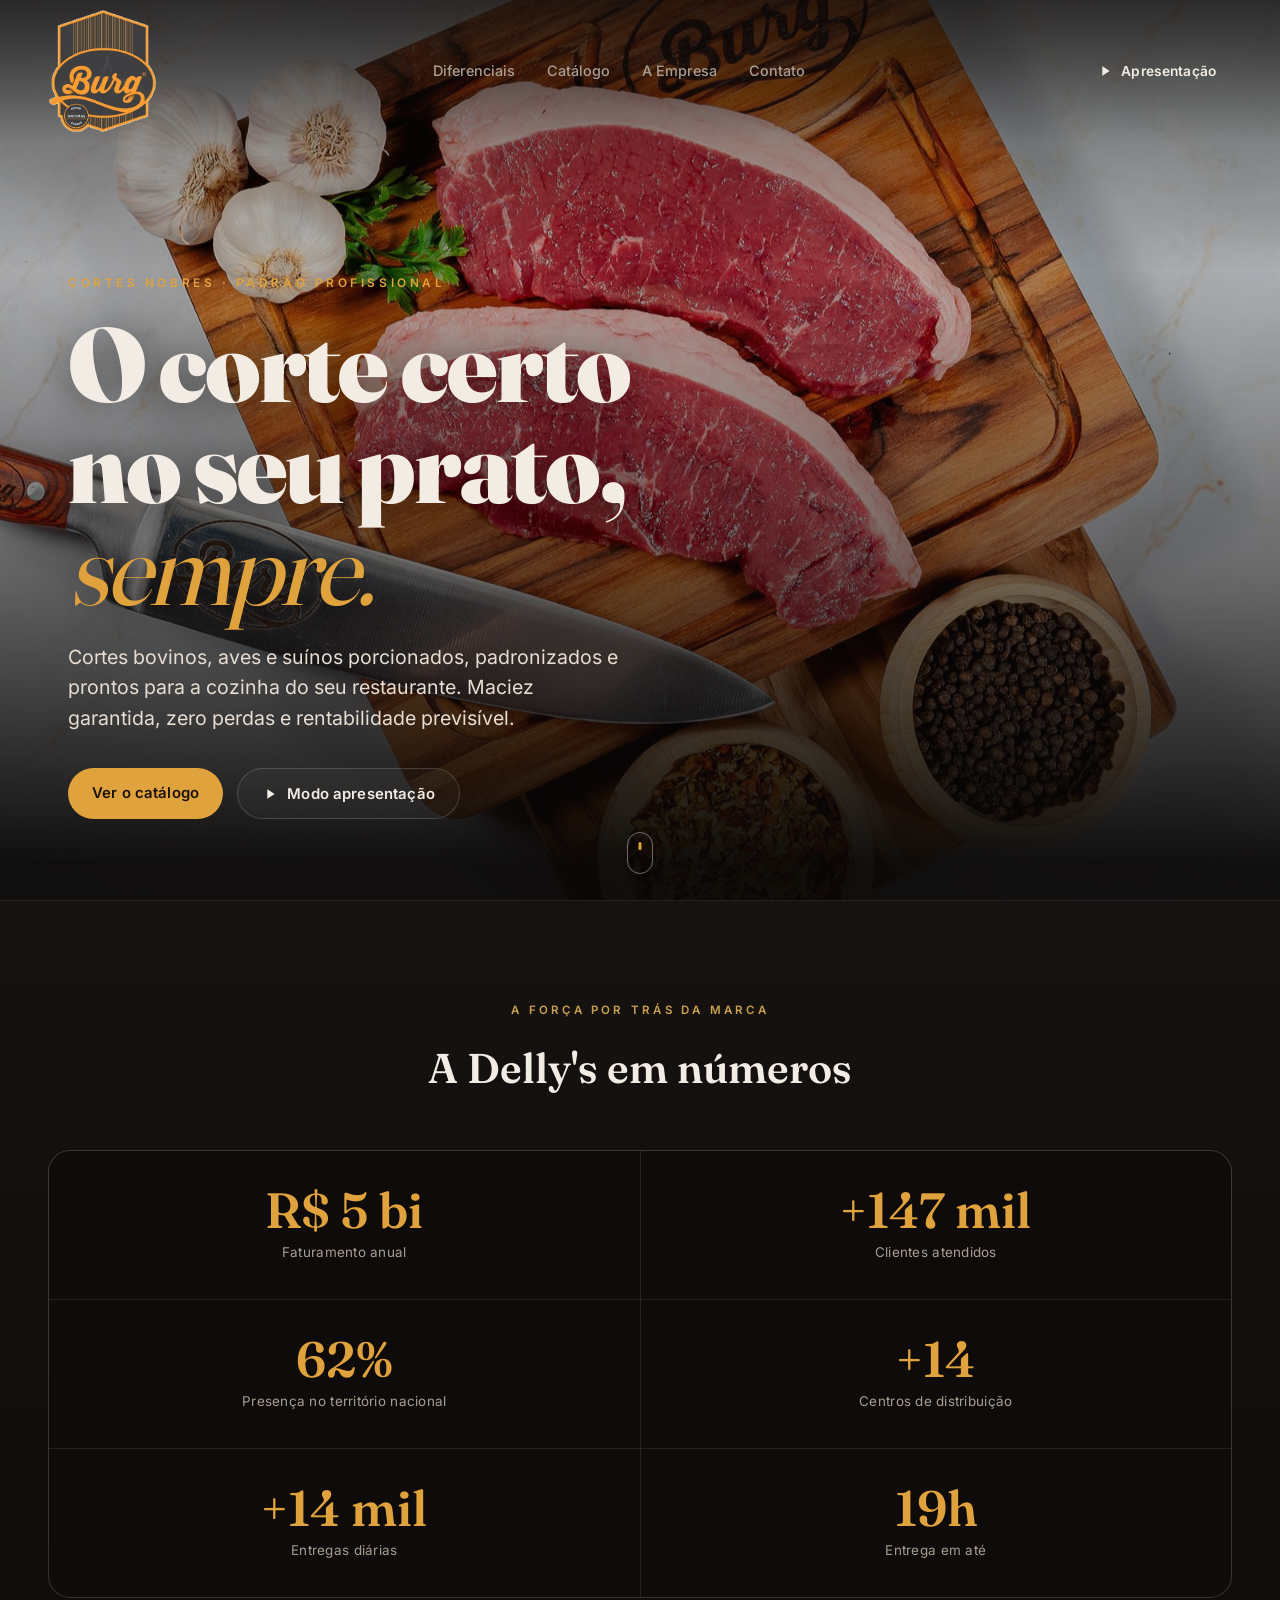
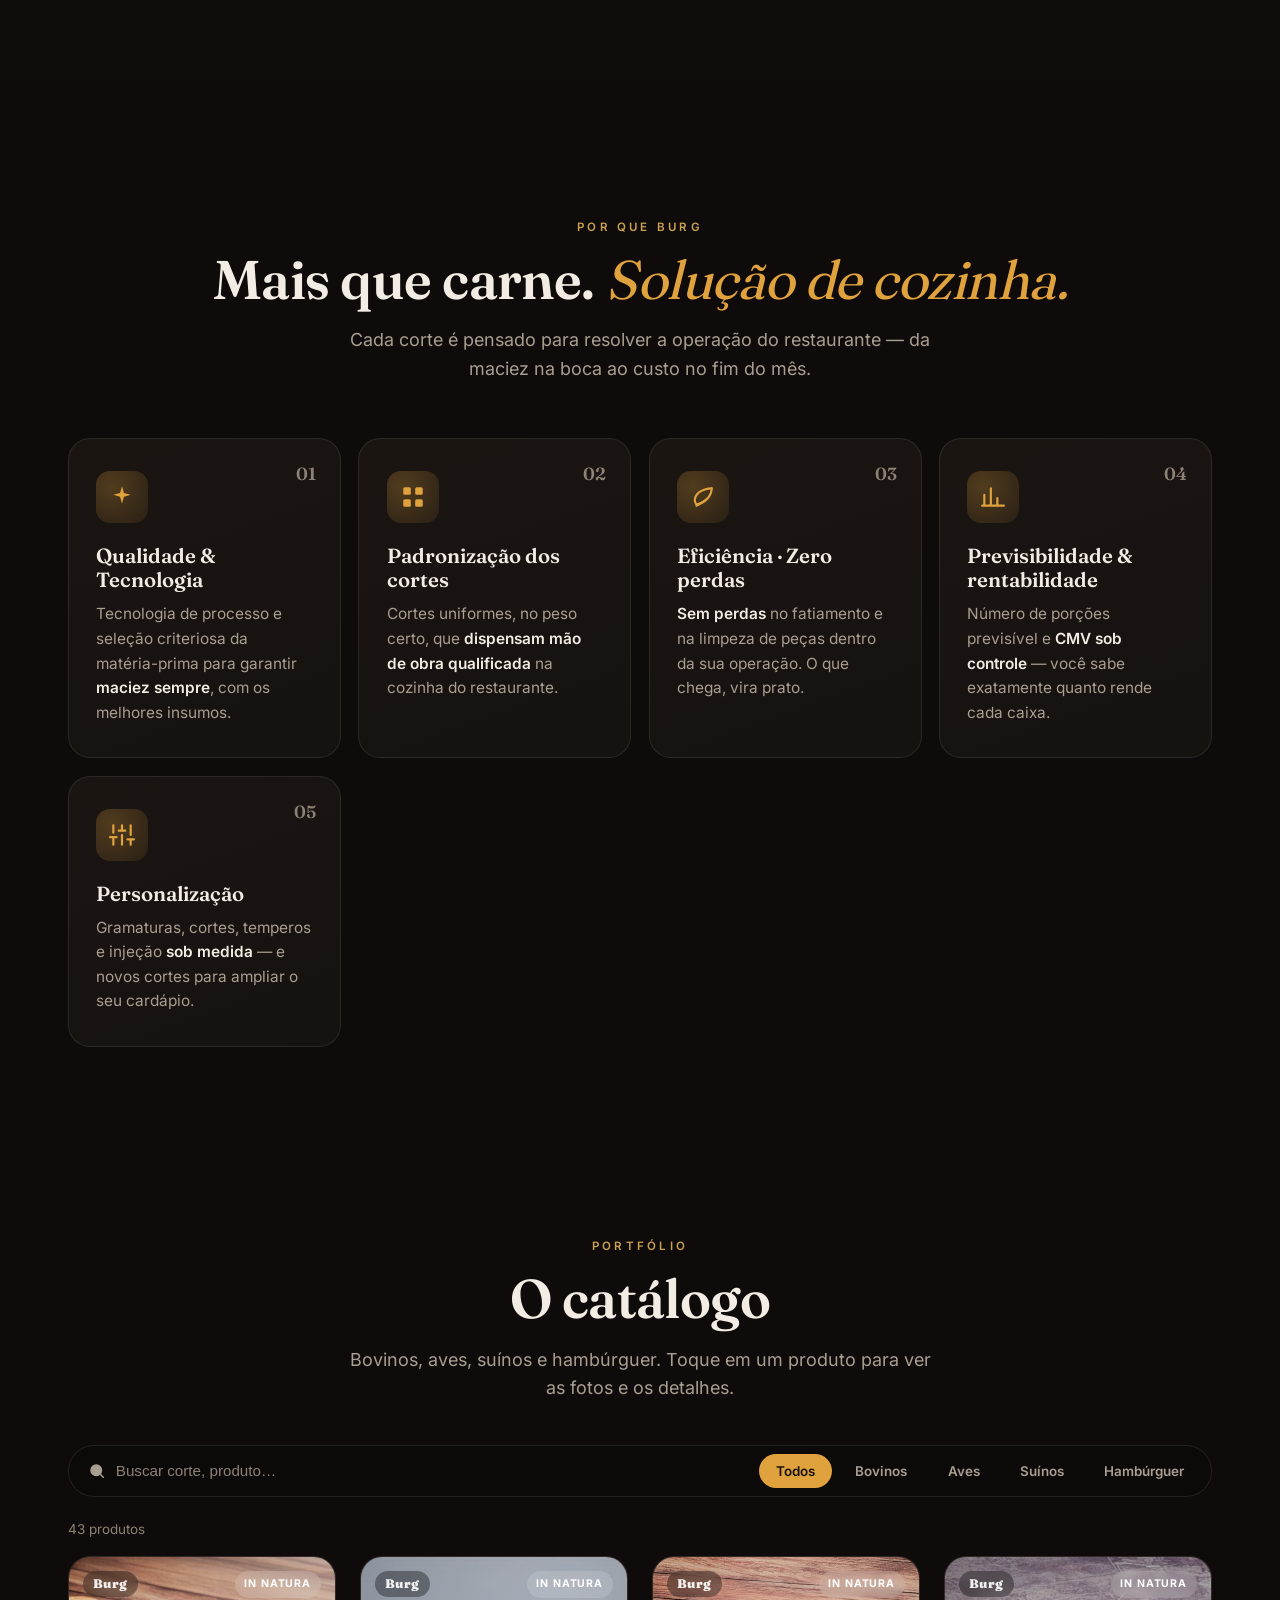
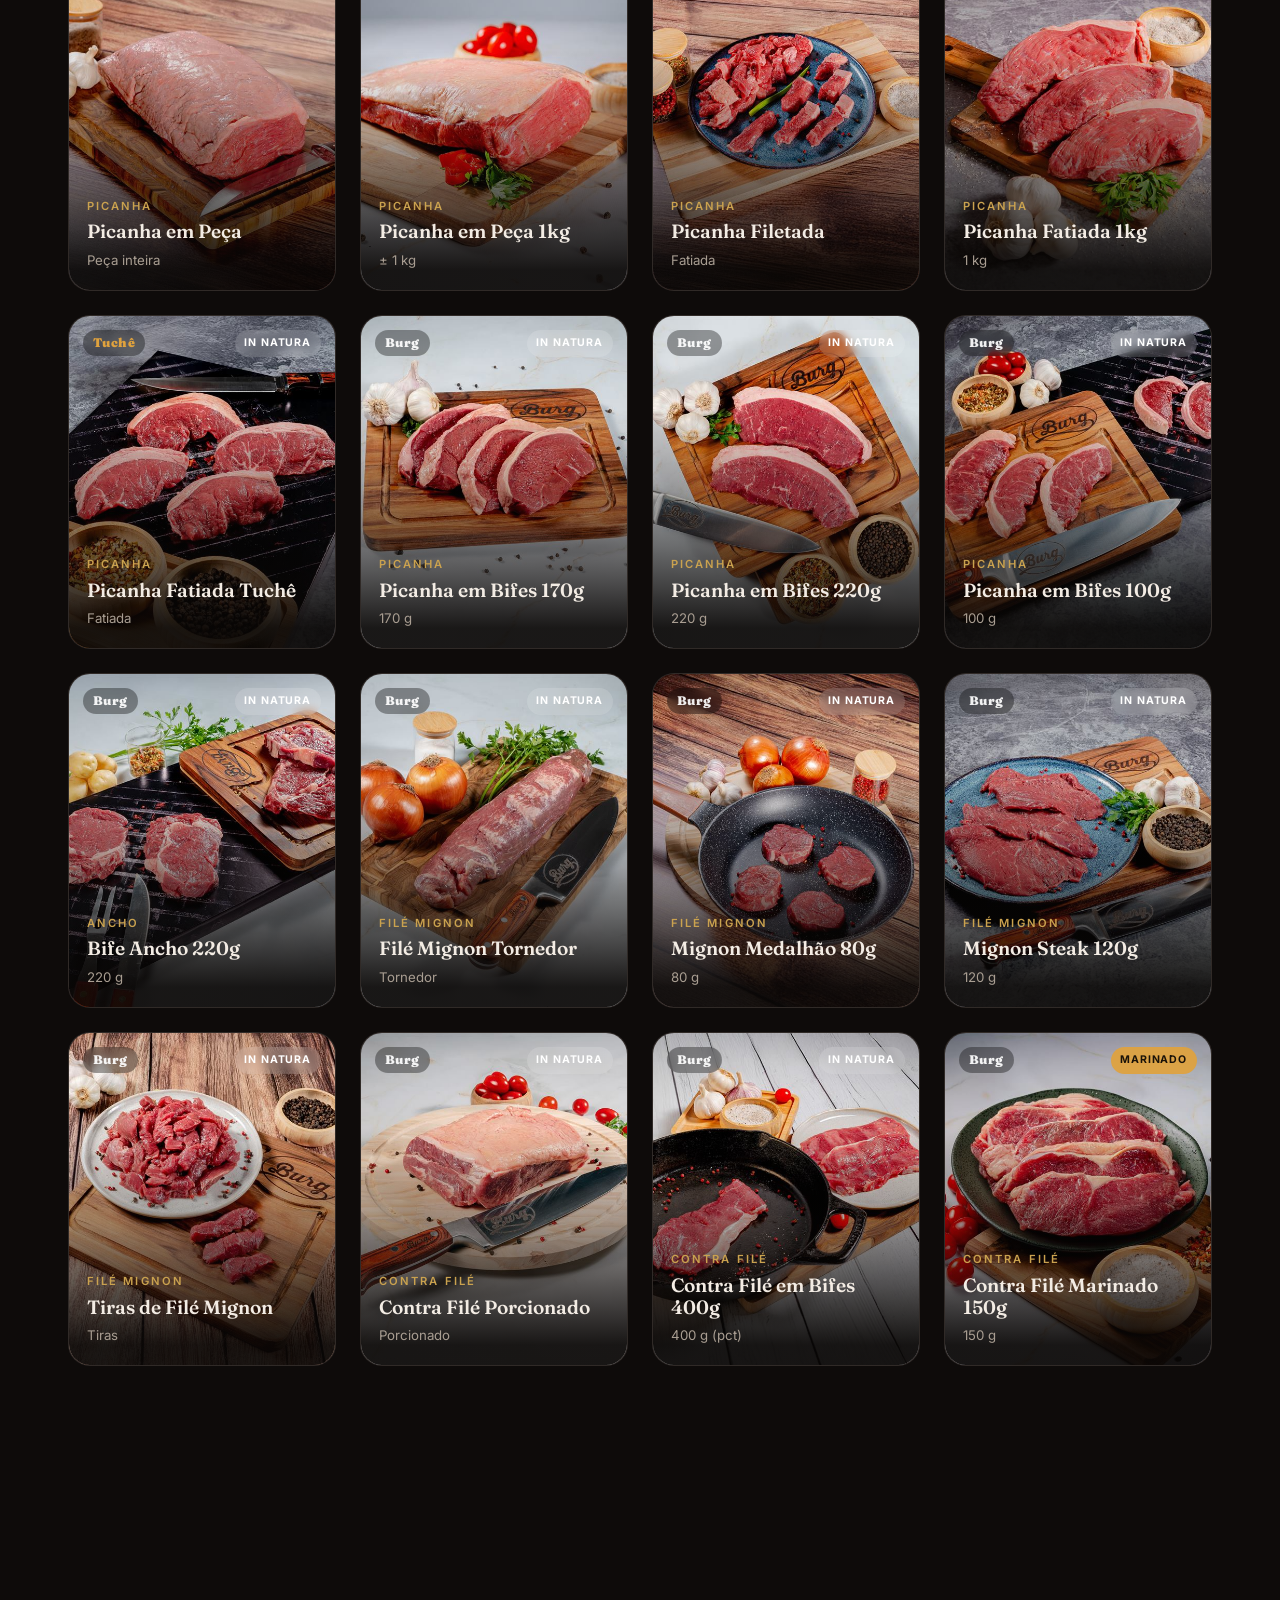
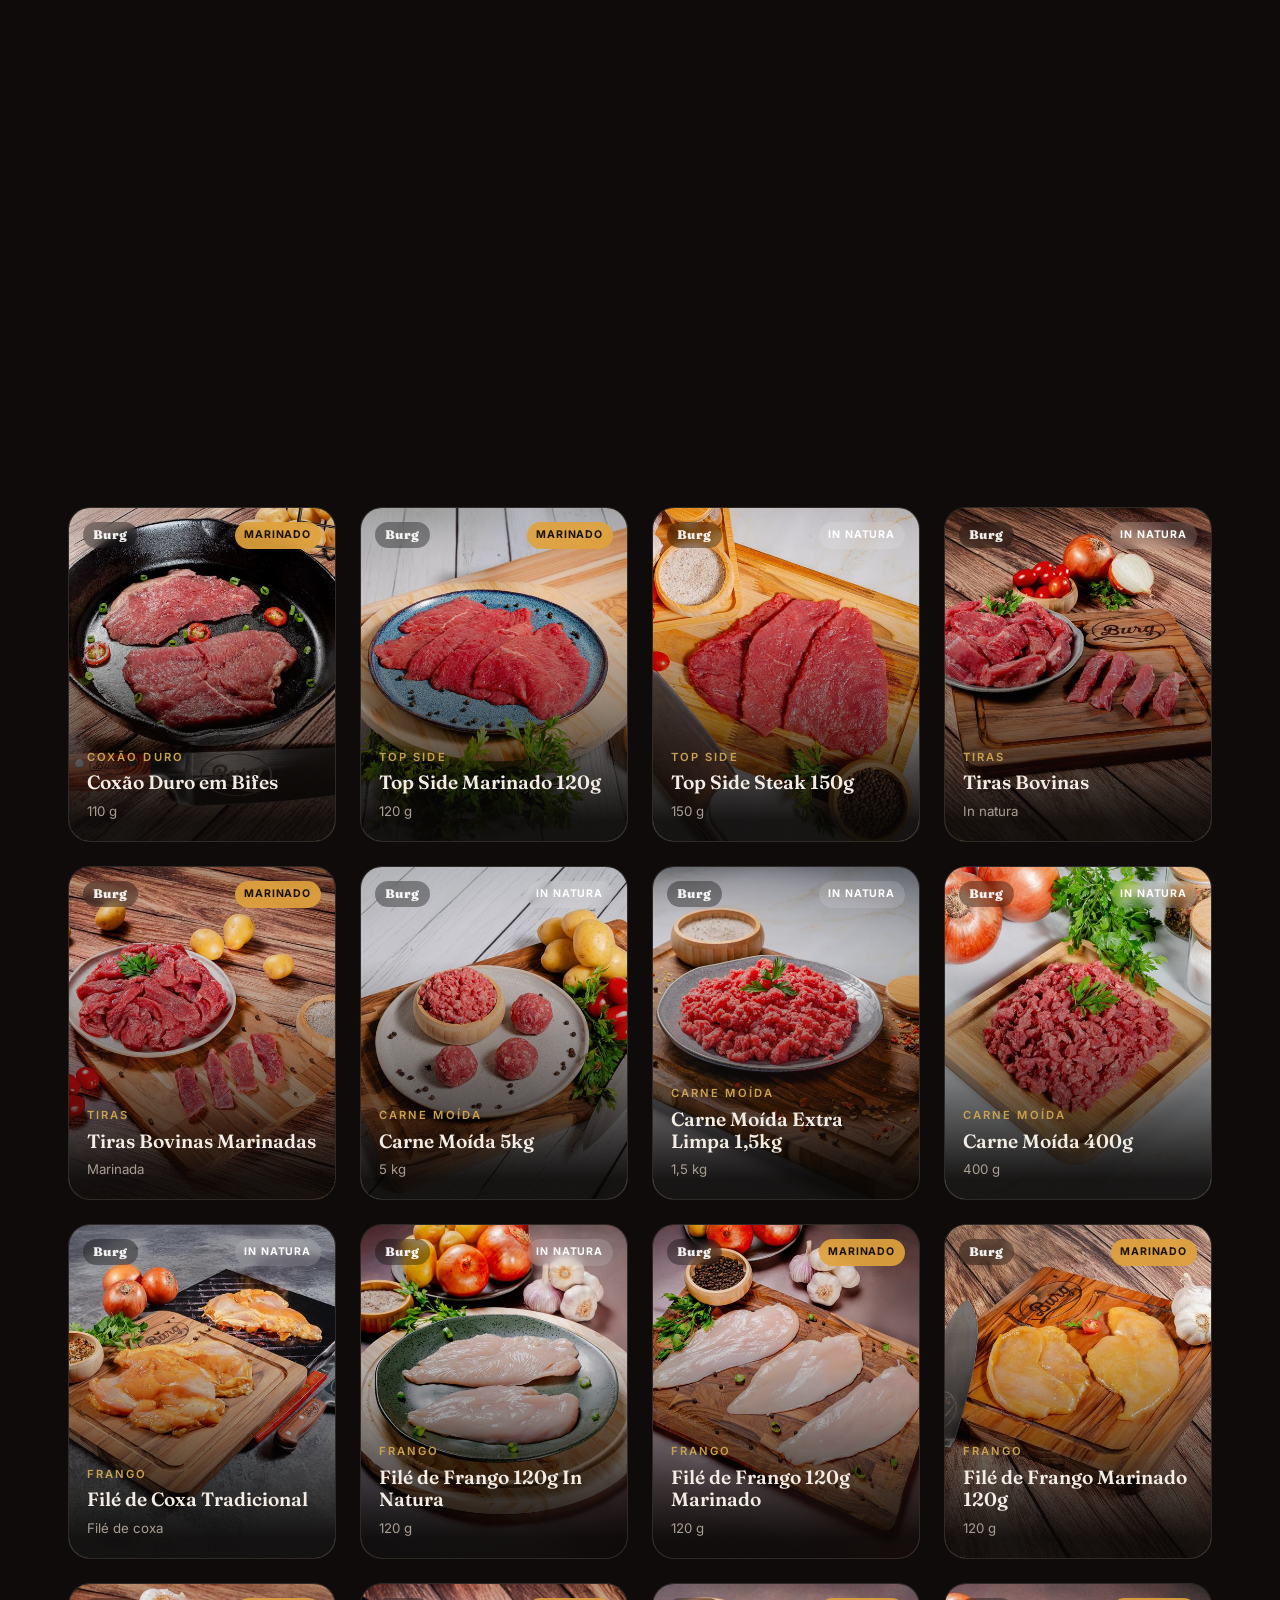
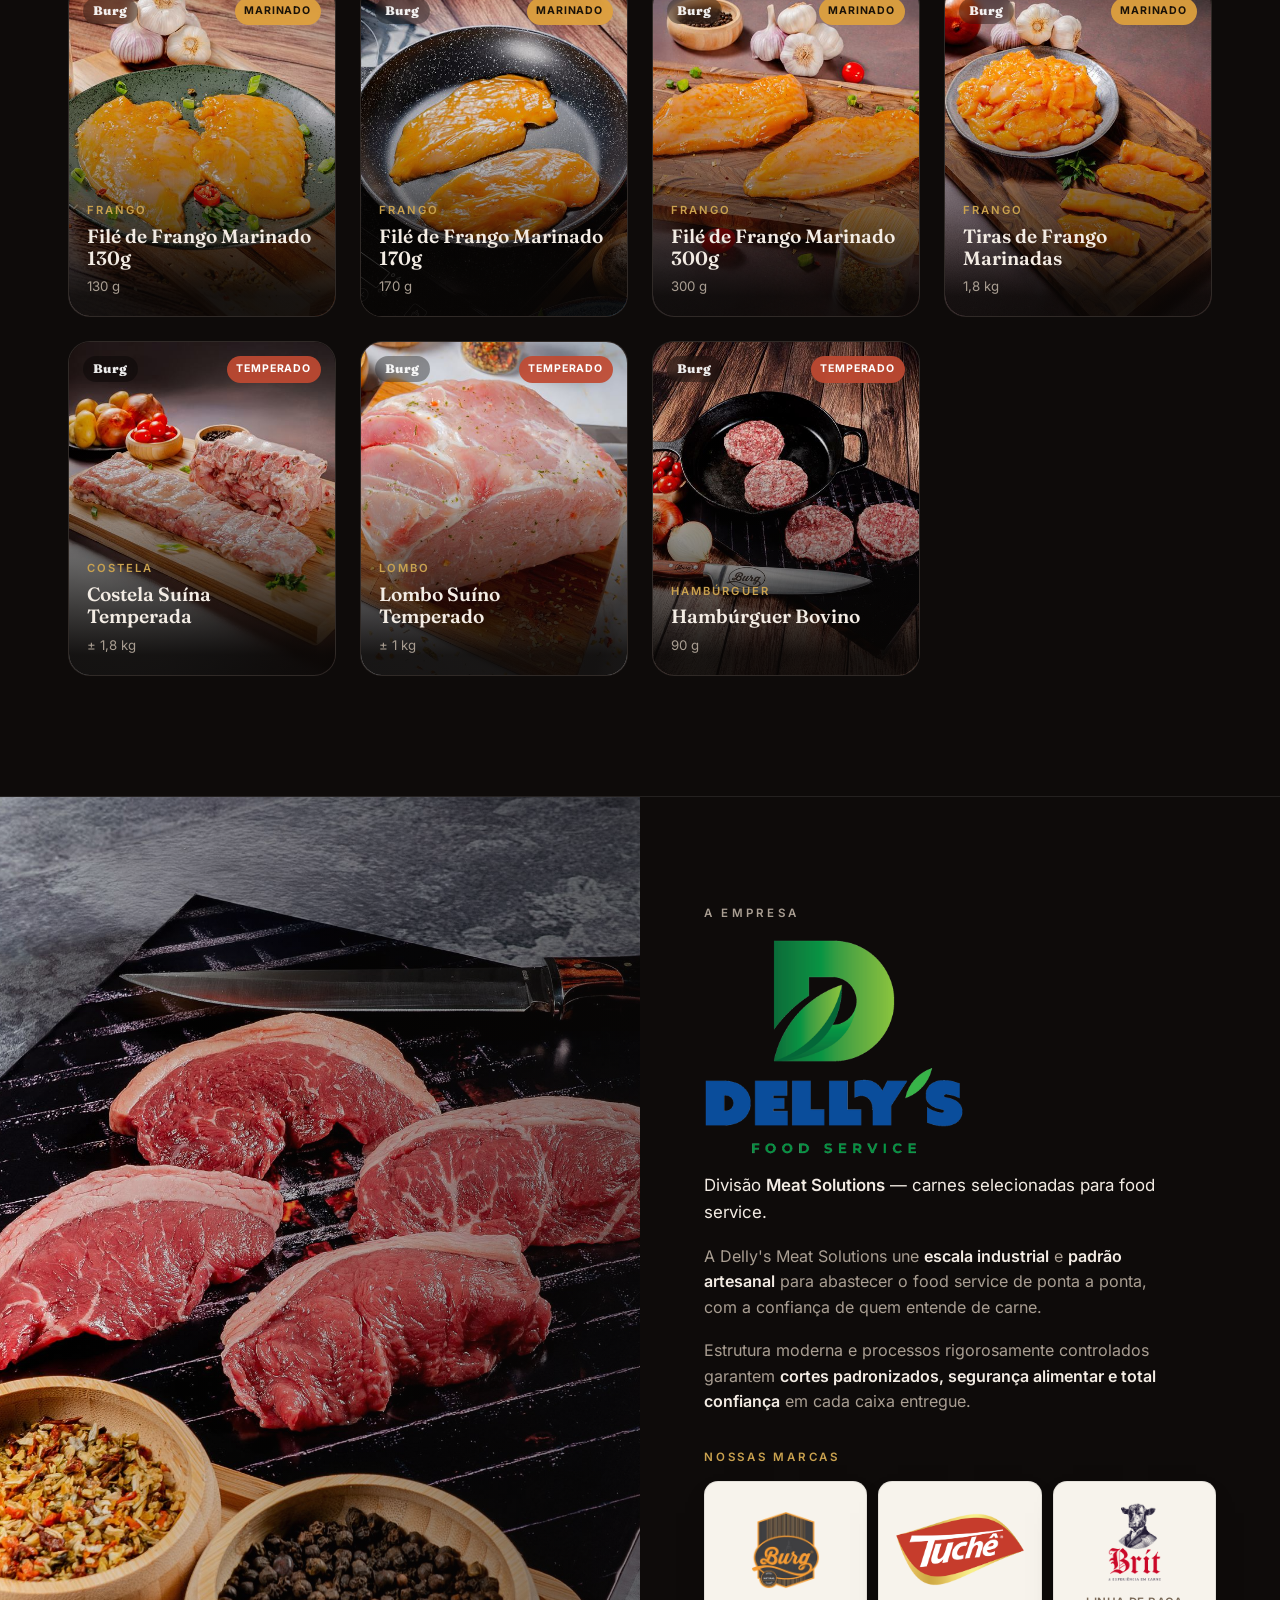
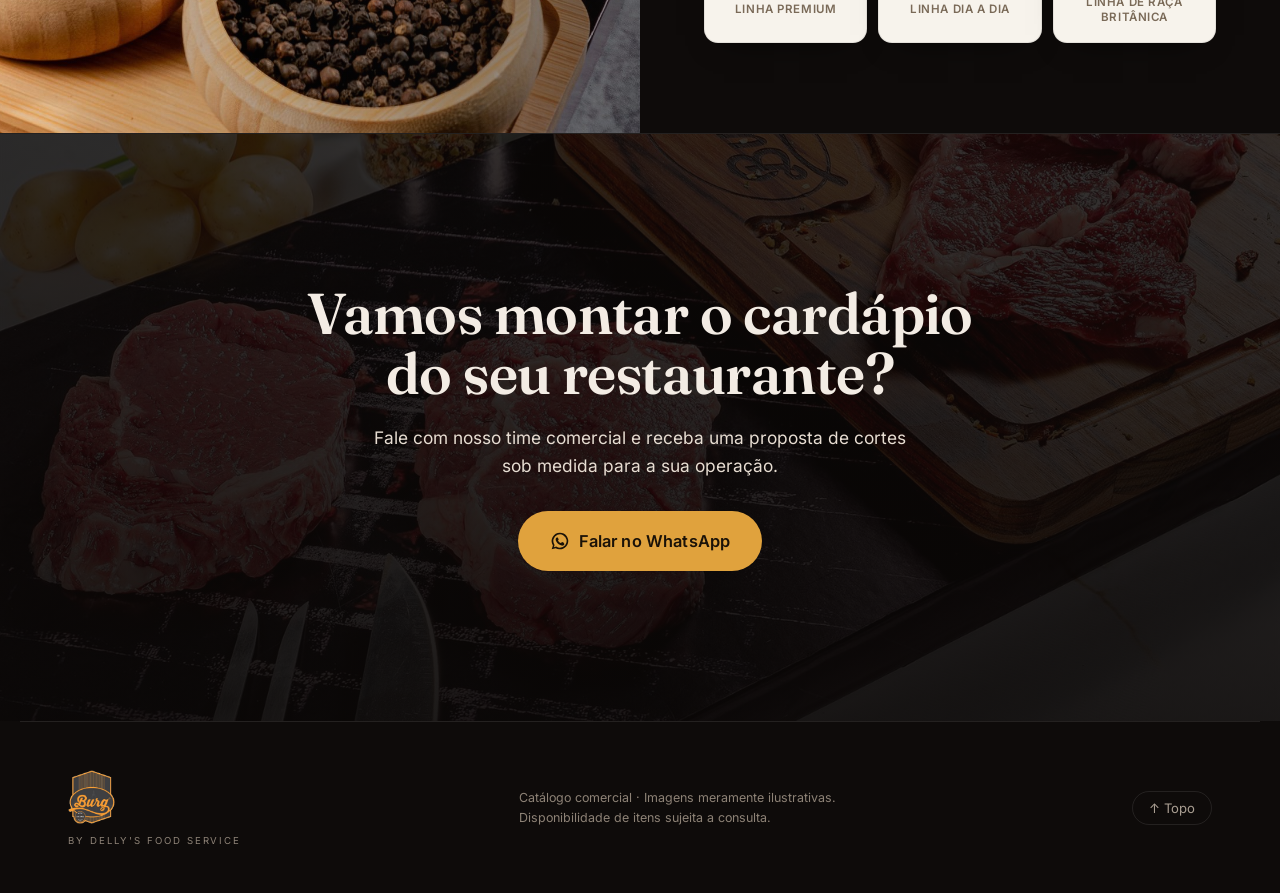
==== index.html @ 515fed5b "Hero: usa a foto dos files de picanha 220g como capa do site Atualiza tambem o preload da imagem (LC" ====
<!DOCTYPE html>
<html lang="pt-BR">
<head>
<meta charset="UTF-8" />
<meta name="viewport" content="width=device-width, initial-scale=1.0, viewport-fit=cover" />
<meta name="theme-color" content="#0e0b0a" />
<title>Burg · Cortes nobres para food service — Delly's Meat Solutions</title>
<meta name="description" content="Catálogo de cortes premium Burg: bovinos, frango, suínos e hambúrguer porcionados e padronizados para food service. Maciez garantida, zero perdas e rentabilidade. Por Delly's Meat Solutions." />
<link rel="icon" href="assets/favicon.svg" type="image/svg+xml" />
<link rel="apple-touch-icon" href="assets/apple-touch-icon.png" />
<meta property="og:type" content="website" />
<meta property="og:title" content="Burg · Cortes nobres para food service" />
<meta property="og:description" content="Cortes bovinos, aves e suínos porcionados e padronizados. Maciez garantida, zero perdas e rentabilidade para o seu restaurante." />
<meta property="og:url" content="https://lufr14-blip.github.io/burg-catalogo/" />
<link rel="canonical" href="https://lufr14-blip.github.io/burg-catalogo/" />
<meta property="og:image" content="https://lufr14-blip.github.io/burg-catalogo/assets/img/large/881177-picanha-burg-220g-2.jpg" />
<meta property="og:site_name" content="Delly's Meat Solutions" />
<meta property="og:locale" content="pt_BR" />
<meta name="twitter:card" content="summary_large_image" />
<link rel="preload" as="image" href="assets/img/large/881177-picanha-burg-220g-2.jpg" fetchpriority="high" />
<link rel="preload" href="assets/fonts/Fraunces-900.woff2" as="font" type="font/woff2" crossorigin />
<link rel="preload" href="assets/fonts/Inter-400.woff2" as="font" type="font/woff2" crossorigin />
<link rel="stylesheet" href="assets/css/styles.css" />
</head>
<body>

<!-- ░░ HEADER ░░ -->
<header class="hdr" id="hdr">
  <a href="#top" class="brand" aria-label="Burg — página inicial">
    <img class="brand__logo" src="assets/img/brand/burg.png" alt="Burg" />
  </a>
  <nav class="nav" aria-label="Navegação principal">
    <a href="#diferenciais">Diferenciais</a>
    <a href="#catalogo">Catálogo</a>
    <a href="#empresa">A Empresa</a>
    <a href="#contato">Contato</a>
  </nav>
  <div class="hdr__actions">
    <button class="btn btn--ghost" id="btn-present" type="button">
      <svg width="16" height="16" viewBox="0 0 24 24" aria-hidden="true"><path d="M8 5v14l11-7z" fill="currentColor"/></svg>
      Apresentação
    </button>
    <button class="hdr__burger" id="btn-menu" type="button" aria-label="Abrir menu" aria-expanded="false">
      <span></span><span></span><span></span>
    </button>
  </div>
</header>

<main id="top">

  <!-- ░░ HERO ░░ -->
  <section class="hero" id="hero">
    <div class="hero__bg" id="hero-bg"></div>
    <div class="hero__scrim"></div>
    <div class="hero__inner">
      <p class="hero__eyebrow">Cortes nobres · Padrão profissional</p>
      <h1 class="hero__title">O corte certo<br>no seu prato,<br><em>sempre.</em></h1>
      <p class="hero__lead">Cortes bovinos, aves e suínos porcionados, padronizados e prontos para a cozinha do seu restaurante. Maciez garantida, zero perdas e rentabilidade previsível.</p>
      <div class="hero__cta">
        <a href="#catalogo" class="btn btn--solid">Ver o catálogo</a>
        <button class="btn btn--line" id="btn-present-2" type="button">
          <svg width="16" height="16" viewBox="0 0 24 24" aria-hidden="true"><path d="M8 5v14l11-7z" fill="currentColor"/></svg>
          Modo apresentação
        </button>
      </div>
    </div>
    <a href="#numeros" class="hero__scroll" aria-label="Rolar para baixo"><span></span></a>
  </section>

  <!-- ░░ NÚMEROS / CREDIBILIDADE ░░ -->
  <section class="stats" id="numeros" aria-label="A Delly's em números">
    <div class="stats__head">
      <p class="kicker">A força por trás da marca</p>
      <h2>A Delly's em números</h2>
    </div>
    <ul class="stats__grid">
      <li><span class="stat__num" data-count="6" data-suffix=" bi" data-prefix="R$ ">R$ 6 bi</span><span class="stat__lbl">Faturamento anual</span></li>
      <li><span class="stat__num" data-count="190" data-suffix=" mil" data-prefix="+">+190 mil</span><span class="stat__lbl">Clientes atendidos</span></li>
      <li><span class="stat__num" data-count="80" data-suffix="%">80%</span><span class="stat__lbl">Presença no território nacional</span></li>
      <li><span class="stat__num" data-count="18" data-suffix="" data-prefix="+">+18</span><span class="stat__lbl">Centros de distribuição</span></li>
      <li><span class="stat__num" data-count="18" data-suffix=" mil" data-prefix="+">+18 mil</span><span class="stat__lbl">Entregas diárias</span></li>
      <li><span class="stat__num" data-count="24" data-suffix="h">24h</span><span class="stat__lbl">Entrega em até</span></li>
    </ul>
  </section>

  <!-- ░░ DIFERENCIAIS ░░ -->
  <section class="diff" id="diferenciais">
    <div class="section-head">
      <p class="kicker">Por que Burg</p>
      <h2 class="section-title">Mais que carne. <em>Solução de cozinha.</em></h2>
      <p class="section-sub">Cada corte é pensado para resolver a operação do restaurante — da maciez na boca ao custo no fim do mês.</p>
    </div>
    <div class="diff__grid" id="diff-grid"><!-- JS --></div>
  </section>

  <!-- ░░ CATÁLOGO ░░ -->
  <section class="cat" id="catalogo">
    <div class="section-head">
      <p class="kicker">Portfólio</p>
      <h2 class="section-title">O catálogo</h2>
      <p class="section-sub">Bovinos, aves, suínos e hambúrguer. Toque em um produto para ver as fotos e os detalhes.</p>
    </div>

    <div class="cat__toolbar">
      <div class="search">
        <svg width="18" height="18" viewBox="0 0 24 24" aria-hidden="true"><path fill="currentColor" d="M21 21l-4.3-4.3M11 18a7 7 0 1 1 0-14 7 7 0 0 1 0 14z" stroke="currentColor" stroke-width="2" fill="none"/></svg>
        <input type="search" id="search" placeholder="Buscar corte, produto…" aria-label="Buscar produto" autocomplete="off" />
      </div>
      <div class="filters" id="filters" role="tablist" aria-label="Filtrar por categoria"><!-- JS --></div>
    </div>

    <div class="cat__count" id="cat-count" aria-live="polite"></div>
    <div class="grid" id="grid"><!-- JS --></div>
    <p class="cat__empty" id="cat-empty" hidden>Nenhum produto encontrado para essa busca.</p>
  </section>

  <!-- ░░ EMPRESA ░░ -->
  <section class="company" id="empresa">
    <div class="company__media" id="company-media"></div>
    <div class="company__body">
      <p class="kicker">A empresa</p>
      <img class="company__logo" src="assets/img/brand/dellys.png" alt="Delly's Food Service" />
      <p class="company__tag">Divisão <strong>Meat Solutions</strong> — carnes selecionadas para food service.</p>
      <p>A Delly's Meat Solutions une <strong>escala industrial</strong> e <strong>padrão artesanal</strong> para abastecer o food service de ponta a ponta, com a confiança de quem entende de carne.</p>
      <p>Estrutura moderna e processos rigorosamente controlados garantem <strong>cortes padronizados, segurança alimentar e total confiança</strong> em cada caixa entregue.</p>
      <p class="company__lead">Nossas marcas</p>
      <ul class="company__brands">
        <li class="brandcard"><img src="assets/img/brand/burg.png" alt="Burg" /><small>Linha Premium</small></li>
        <li class="brandcard"><img src="assets/img/brand/tuche.png" alt="Tuchê" /><small>Linha dia a dia</small></li>
        <li class="brandcard"><img src="assets/img/brand/brit.png" alt="Brít" /><small>Linha de raça britânica</small></li>
      </ul>
    </div>
  </section>

  <!-- ░░ CONTATO ░░ -->
  <section class="cta" id="contato">
    <h2 class="cta__title">Vamos montar o cardápio<br>do seu restaurante?</h2>
    <p class="cta__sub">Fale com nosso time comercial e receba uma proposta de cortes sob medida para a sua operação.</p>
    <a class="btn btn--solid btn--lg" href="https://wa.me/5511952340007?text=Ol%C3%A1!%20Tenho%20interesse%20nos%20cortes%20Burg." id="cta-whats" target="_blank" rel="noopener">
      <svg width="20" height="20" viewBox="0 0 24 24" aria-hidden="true"><path fill="currentColor" d="M12 2a10 10 0 0 0-8.5 15.3L2 22l4.8-1.4A10 10 0 1 0 12 2zm0 18a8 8 0 0 1-4.1-1.1l-.3-.2-2.9.8.8-2.8-.2-.3A8 8 0 1 1 12 20zm4.4-6c-.2-.1-1.4-.7-1.6-.8-.2-.1-.4-.1-.6.1-.2.2-.6.8-.8 1-.1.1-.3.2-.5.1a6.5 6.5 0 0 1-3.2-2.8c-.2-.4.2-.4.6-1.2.1-.1 0-.3 0-.4l-.8-1.9c-.2-.5-.4-.4-.6-.4h-.5a1 1 0 0 0-.7.3c-.2.3-.9.9-.9 2.2s.9 2.5 1 2.7c.1.2 1.8 2.9 4.5 4 .6.3 1.1.4 1.5.5.6.2 1.2.2 1.6.1.5-.1 1.4-.6 1.6-1.1.2-.6.2-1 .1-1.1z"/></svg>
      Falar no WhatsApp
    </a>
  </section>

</main>

<footer class="foot">
  <div class="foot__brand"><img class="foot__logo" src="assets/img/brand/burg.png" alt="Burg" /><span class="brand__by">by Delly's Food Service</span></div>
  <p class="foot__note">Catálogo comercial · Imagens meramente ilustrativas. Disponibilidade de itens sujeita a consulta.</p>
  <button class="foot__top" id="btn-top" type="button" aria-label="Voltar ao topo">↑ Topo</button>
</footer>

<!-- ░░ MOBILE MENU ░░ -->
<div class="mobnav" id="mobnav" hidden>
  <a href="#diferenciais">Diferenciais</a>
  <a href="#catalogo">Catálogo</a>
  <a href="#empresa">A Empresa</a>
  <a href="#contato">Contato</a>
  <button class="btn btn--line" id="btn-present-3" type="button">Modo apresentação</button>
</div>

<!-- ░░ PRODUCT MODAL / LIGHTBOX ░░ -->
<div class="modal" id="modal" hidden aria-modal="true" role="dialog" aria-label="Detalhes do produto">
  <button class="modal__close" id="modal-close" aria-label="Fechar">✕</button>
  <button class="modal__nav modal__nav--prev" id="modal-prev" aria-label="Produto anterior">‹</button>
  <button class="modal__nav modal__nav--next" id="modal-next" aria-label="Próximo produto">›</button>
  <div class="modal__panel" id="modal-panel"><!-- JS --></div>
</div>

<!-- ░░ PRESENTATION MODE ░░ -->
<div class="present" id="present" hidden aria-modal="true" role="dialog" aria-label="Modo apresentação">
  <button class="present__close" id="present-close" aria-label="Sair da apresentação">✕</button>
  <div class="present__stage" id="present-stage"></div>
  <button class="present__nav present__nav--prev" id="present-prev" aria-label="Anterior">‹</button>
  <button class="present__nav present__nav--next" id="present-next" aria-label="Próximo">›</button>
  <div class="present__bar">
    <div class="present__meta" id="present-meta"></div>
    <div class="present__dots" id="present-dots"></div>
  </div>
</div>

<script src="assets/js/data.js"></script>
<script src="assets/js/app.js"></script>
</body>
</html>
---- assets/css/styles.css ----
/* ============================================================
   Burg · Catálogo comercial — estilos
   Dark · editorial · cinematográfico
   ============================================================ */

/* ---- Fonts (locais, funcionam offline) ---- */
@font-face{font-family:'Fraunces';src:url('../fonts/Fraunces-400.woff2') format('woff2');font-weight:400;font-style:normal;font-display:swap}
@font-face{font-family:'Fraunces';src:url('../fonts/Fraunces-600.woff2') format('woff2');font-weight:600;font-style:normal;font-display:swap}
@font-face{font-family:'Fraunces';src:url('../fonts/Fraunces-900.woff2') format('woff2');font-weight:900;font-style:normal;font-display:swap}
@font-face{font-family:'Inter';src:url('../fonts/Inter-400.woff2') format('woff2');font-weight:400;font-display:swap}
@font-face{font-family:'Inter';src:url('../fonts/Inter-500.woff2') format('woff2');font-weight:500;font-display:swap}
@font-face{font-family:'Inter';src:url('../fonts/Inter-600.woff2') format('woff2');font-weight:600;font-display:swap}
@font-face{font-family:'Inter';src:url('../fonts/Inter-700.woff2') format('woff2');font-weight:700;font-display:swap}

:root{
  --bg:#0e0b0a; --bg-2:#161210; --surface:#1b1512; --surface-2:#241c18;
  --line:rgba(255,255,255,.09); --line-2:rgba(255,255,255,.16);
  --text:#f3ece4; --muted:#a99e92; --muted-2:#8d8276;
  --gold:#e0a23d; --gold-2:#caa24f; --ember:#9b3326; --ember-2:#c14a32;
  --serif:'Fraunces',Georgia,'Times New Roman',serif;
  --sans:'Inter',system-ui,-apple-system,Segoe UI,Roboto,sans-serif;
  --r:14px; --r-lg:22px; --maxw:1240px;
  --ease:cubic-bezier(.22,.61,.36,1);
}

*{box-sizing:border-box;margin:0;padding:0}
html{scroll-behavior:smooth;-webkit-text-size-adjust:100%}
body{
  background:var(--bg);color:var(--text);font-family:var(--sans);
  font-size:16px;line-height:1.6;font-weight:400;
  -webkit-font-smoothing:antialiased;overflow-x:hidden;overflow-x:clip;
}
body.locked{overflow:hidden}
[hidden]{display:none!important}
img{display:block;max-width:100%}
a{color:inherit;text-decoration:none}
button{font-family:inherit;cursor:pointer;border:none;background:none;color:inherit}
::selection{background:var(--gold);color:#1a1208}
section{scroll-margin-top:78px}
/* foco visível para teclado (acessibilidade) */
a:focus-visible,button:focus-visible,input:focus-visible,[tabindex]:focus-visible{outline:2px solid var(--gold);outline-offset:3px;border-radius:6px}
.search:focus-within{box-shadow:0 0 0 2px var(--gold)}
[inert]{cursor:default}

/* texture overlay */
body::before{
  content:"";position:fixed;inset:0;pointer-events:none;z-index:1;opacity:.5;
  background:radial-gradient(120% 80% at 50% -10%,rgba(224,162,61,.06),transparent 60%);
}

/* ---- Reusable ---- */
.kicker{font-size:.72rem;letter-spacing:.28em;text-transform:uppercase;color:var(--gold-2);font-weight:600;margin-bottom:1rem}
.section-head{max-width:var(--maxw);margin:0 auto;padding:0 clamp(20px,5vw,48px);text-align:center}
.section-title{font-family:var(--serif);font-weight:600;line-height:1.04;letter-spacing:-.01em;
  font-size:clamp(2rem,5vw,3.4rem)}
.section-title em{font-style:italic;color:var(--gold);font-weight:400}
.section-sub{color:var(--muted);max-width:54ch;margin:1.1rem auto 0;font-size:clamp(1rem,1.6vw,1.12rem)}

.btn{display:inline-flex;align-items:center;gap:.55rem;font-weight:600;font-size:.93rem;
  padding:.85rem 1.5rem;border-radius:100px;transition:.35s var(--ease);white-space:nowrap;letter-spacing:.01em}
.btn svg{flex:none}
.btn--solid{background:var(--gold);color:#1a1208}
.btn--solid:hover{background:#f0b652;transform:translateY(-2px);box-shadow:0 10px 30px -8px rgba(224,162,61,.5)}
.btn--line{border:1px solid var(--line-2);color:var(--text);background:rgba(255,255,255,.03)}
.btn--line:hover{border-color:var(--gold);color:var(--gold);background:rgba(224,162,61,.08)}
.btn--ghost{color:var(--text);padding:.6rem 1rem;font-size:.86rem}
.btn--ghost:hover{color:var(--gold)}
.btn--lg{padding:1.05rem 2rem;font-size:1.02rem}

/* reveal on scroll */
.reveal{opacity:0;transform:translateY(28px);transition:opacity .8s var(--ease),transform .8s var(--ease)}
.reveal.in{opacity:1;transform:none}
@media (prefers-reduced-motion:reduce){.reveal{opacity:1;transform:none;transition:none}}

/* ============ HEADER ============ */
.hdr{position:fixed;top:0;left:0;right:0;z-index:50;display:flex;align-items:center;justify-content:space-between;
  gap:1rem;padding:.55rem clamp(20px,5vw,48px);transition:.4s var(--ease);
  background:linear-gradient(to bottom,rgba(14,11,10,.6),transparent)}
.hdr.is-scrolled{background:rgba(13,10,9,.86);backdrop-filter:blur(14px);
  border-bottom:1px solid var(--line);padding-top:.5rem;padding-bottom:.5rem}
.brand{display:flex;flex-direction:column;line-height:1}
.brand__logo{height:124px;width:auto;display:block;transition:height .35s var(--ease)}
.hdr.is-scrolled .brand__logo{height:54px}
.brand__mark{font-family:var(--serif);font-weight:900;font-size:1.5rem;letter-spacing:.01em}
.brand__mark::first-letter{color:var(--gold)}
.brand__by{font-size:.6rem;letter-spacing:.2em;text-transform:uppercase;color:var(--muted-2);margin-top:.25rem}
.nav{display:flex;gap:2rem}
.nav a{font-size:.9rem;font-weight:500;color:var(--muted);transition:.25s;position:relative}
.nav a:hover{color:var(--text)}
.hdr__actions{display:flex;align-items:center;gap:.6rem}
.hdr__burger{display:none;flex-direction:column;gap:5px;padding:8px}
.hdr__burger span{width:24px;height:2px;background:var(--text);transition:.3s var(--ease);transform-origin:center}
.hdr__burger.open span:nth-child(1){transform:translateY(7px) rotate(45deg)}
.hdr__burger.open span:nth-child(2){opacity:0}
.hdr__burger.open span:nth-child(3){transform:translateY(-7px) rotate(-45deg)}

/* ============ HERO ============ */
.hero{position:relative;min-height:100svh;display:flex;align-items:flex-end;overflow:hidden}
.hero__bg{position:absolute;inset:0;background-size:cover;background-position:center;
  transform:scale(1.08);animation:heroZoom 16s var(--ease) forwards;z-index:0}
@keyframes heroZoom{to{transform:scale(1)}}
.hero__scrim{position:absolute;inset:0;z-index:1;
  background:linear-gradient(to top,rgba(8,6,5,.96) 4%,rgba(10,7,6,.55) 38%,rgba(10,7,6,.25) 70%,rgba(10,7,6,.6) 100%)}
.hero__inner{position:relative;z-index:2;max-width:var(--maxw);width:100%;margin:0 auto;
  padding:0 clamp(20px,5vw,48px) clamp(60px,9vh,110px)}
.hero__eyebrow{font-size:.74rem;letter-spacing:.3em;text-transform:uppercase;color:var(--gold);font-weight:600;margin-bottom:1.3rem}
.hero__title{font-family:var(--serif);font-weight:900;font-size:clamp(2.9rem,9vw,6.6rem);line-height:.96;
  letter-spacing:-.02em;text-shadow:0 4px 40px rgba(0,0,0,.5)}
.hero__title em{font-style:italic;font-weight:400;color:var(--gold)}
.hero__lead{margin-top:1.5rem;max-width:46ch;color:#e7ddd2;font-size:clamp(1rem,1.9vw,1.22rem);line-height:1.55}
.hero__cta{margin-top:2.2rem;display:flex;flex-wrap:wrap;gap:.9rem}
.hero__scroll{position:absolute;left:50%;bottom:26px;z-index:2;transform:translateX(-50%);
  width:26px;height:42px;border:1.5px solid rgba(255,255,255,.4);border-radius:14px}
.hero__scroll span{position:absolute;left:50%;top:9px;width:3px;height:8px;border-radius:2px;background:var(--gold);
  transform:translateX(-50%);animation:scrollDot 1.8s infinite}
@keyframes scrollDot{0%{opacity:0;transform:translate(-50%,0)}40%{opacity:1}80%{opacity:0;transform:translate(-50%,14px)}}

/* ============ STATS ============ */
.stats{position:relative;z-index:2;background:linear-gradient(180deg,var(--bg-2),var(--bg));
  border-top:1px solid var(--line);padding:clamp(60px,9vw,100px) clamp(20px,5vw,48px)}
.stats__head{text-align:center;margin-bottom:3rem}
.stats__head h2{font-family:var(--serif);font-weight:600;font-size:clamp(1.7rem,4vw,2.6rem)}
.stats__grid{max-width:var(--maxw);margin:0 auto;list-style:none;display:grid;gap:1px;
  grid-template-columns:repeat(2,1fr);background:var(--line);border:1px solid var(--line);border-radius:var(--r-lg);overflow:hidden}
.stats__grid li{background:var(--bg);padding:clamp(1.4rem,3vw,2.2rem) 1rem;text-align:center;display:flex;flex-direction:column;gap:.4rem;transition:background .4s}
.stats__grid li:hover{background:var(--surface)}
.stat__num{font-family:var(--serif);font-weight:600;font-size:clamp(1.9rem,5vw,3.1rem);color:var(--gold);line-height:1}
.stat__lbl{font-size:.84rem;color:var(--muted);letter-spacing:.02em}
.stats__award{text-align:center;margin-top:2.2rem;color:var(--muted);font-size:.95rem;display:flex;align-items:center;justify-content:center;gap:.5rem}
.stats__award svg{color:var(--gold)}
.stats__award strong{color:var(--text)}

/* ============ DIFERENCIAIS ============ */
.diff{padding:clamp(70px,10vw,120px) 0}
.diff__grid{max-width:var(--maxw);margin:3.4rem auto 0;padding:0 clamp(20px,5vw,48px);
  display:grid;gap:1.1rem;grid-template-columns:repeat(auto-fit,minmax(250px,1fr))}
.dcard{background:linear-gradient(160deg,var(--surface),var(--bg-2));border:1px solid var(--line);
  border-radius:var(--r-lg);padding:2rem 1.7rem;transition:.45s var(--ease);position:relative;overflow:hidden}
.dcard::after{content:"";position:absolute;inset:0;border-radius:inherit;padding:1px;pointer-events:none;
  background:linear-gradient(160deg,rgba(224,162,61,.4),transparent 40%);
  -webkit-mask:linear-gradient(#000 0 0) content-box,linear-gradient(#000 0 0);-webkit-mask-composite:xor;mask-composite:exclude;opacity:0;transition:.45s}
.dcard:hover{transform:translateY(-6px);border-color:transparent}
.dcard:hover::after{opacity:1}
.dcard__ic{width:52px;height:52px;border-radius:14px;display:grid;place-items:center;margin-bottom:1.3rem;
  background:radial-gradient(circle at 30% 30%,rgba(224,162,61,.28),rgba(224,162,61,.08));color:var(--gold)}
.dcard__ic svg{width:26px;height:26px}
.dcard h3{font-family:var(--serif);font-weight:600;font-size:1.28rem;margin-bottom:.6rem;line-height:1.2}
.dcard p{color:var(--muted);font-size:.96rem}
.dcard p strong{color:var(--text);font-weight:600}
.dcard__n{position:absolute;top:1.3rem;right:1.5rem;font-family:var(--serif);font-size:1.1rem;color:var(--muted-2);font-weight:600}

/* ============ CATÁLOGO ============ */
.cat{padding:clamp(40px,6vw,70px) 0 clamp(70px,10vw,120px)}
.cat__toolbar{position:sticky;top:78px;z-index:30;max-width:var(--maxw);margin:2.6rem auto 0;
  padding:0 clamp(20px,5vw,48px)}
.cat__toolbar-inner{display:flex;flex-wrap:wrap;gap:.9rem;align-items:center;justify-content:space-between;
  background:rgba(13,10,9,.8);backdrop-filter:blur(14px);border:1px solid var(--line);border-radius:100px;padding:.5rem .6rem .5rem 1.2rem}
.search{display:flex;align-items:center;gap:.6rem;color:var(--muted);flex:1;min-width:200px}
.search input{flex:1;background:none;border:none;color:var(--text);font-size:.95rem;outline:none;padding:.5rem 0}
.search input::placeholder{color:var(--muted-2)}
.filters{display:flex;gap:.4rem;flex-wrap:wrap}
.filters button{font-size:.84rem;font-weight:600;color:var(--muted);padding:.5rem 1rem;border-radius:100px;transition:.25s;border:1px solid transparent;white-space:nowrap}
.filters button:hover{color:var(--text)}
.filters button.active{background:var(--gold);color:#1a1208}
.cat__count{max-width:var(--maxw);margin:1.4rem auto .2rem;padding:0 clamp(20px,5vw,48px);font-size:.84rem;color:var(--muted-2)}
.cat__empty{text-align:center;color:var(--muted);padding:4rem 1rem;font-size:1.05rem}

.grid{max-width:var(--maxw);margin:1rem auto 0;padding:0 clamp(20px,5vw,48px);
  display:grid;gap:clamp(1rem,2vw,1.5rem);grid-template-columns:repeat(auto-fill,minmax(255px,1fr))}
.card{position:relative;border-radius:var(--r-lg);overflow:hidden;background:var(--surface);
  border:1px solid var(--line);cursor:pointer;transition:.45s var(--ease)}
.card:hover{transform:translateY(-6px);border-color:var(--line-2);box-shadow:0 24px 50px -22px rgba(0,0,0,.8)}
.card__media{position:relative;aspect-ratio:4/5;overflow:hidden;background:var(--bg-2)}
.card__media img{width:100%;height:100%;object-fit:cover;transition:transform .7s var(--ease);opacity:0}
.card__media img.loaded{opacity:1}
.card:hover .card__media img{transform:scale(1.07)}
.card__scrim{position:absolute;inset:0;background:linear-gradient(to top,rgba(8,6,5,.92) 6%,rgba(8,6,5,.35) 42%,transparent 72%)}
.card__brand{position:absolute;top:.85rem;left:.9rem;z-index:2;font-family:var(--serif);font-weight:700;font-size:.78rem;
  letter-spacing:.04em;color:rgba(255,255,255,.92);background:rgba(0,0,0,.35);backdrop-filter:blur(4px);padding:.2rem .6rem;border-radius:100px}
.card__brand[data-b="Tuchê"]{color:var(--gold)}
.badge{position:absolute;top:.85rem;right:.9rem;z-index:2;font-size:.66rem;font-weight:700;letter-spacing:.08em;
  text-transform:uppercase;padding:.32rem .6rem;border-radius:100px;backdrop-filter:blur(4px)}
.badge--Marinado{background:rgba(224,162,61,.92);color:#1a1208}
.badge--Temperado{background:rgba(193,74,50,.92);color:#fff}
.badge--natura{background:rgba(255,255,255,.14);color:#fff}
.card__body{position:absolute;bottom:0;left:0;right:0;z-index:2;padding:1.1rem 1.15rem 1.2rem}
.card__cut{font-size:.7rem;letter-spacing:.18em;text-transform:uppercase;color:var(--gold-2);font-weight:600;margin-bottom:.3rem}
.card__name{font-family:var(--serif);font-weight:600;font-size:1.2rem;line-height:1.15}
.card__meta{margin-top:.45rem;font-size:.83rem;color:var(--muted);display:flex;align-items:center;gap:.5rem}
.card__plus{position:absolute;bottom:1.15rem;right:1.1rem;width:34px;height:34px;border-radius:50%;
  border:1px solid var(--line-2);display:grid;place-items:center;color:var(--text);font-size:1.1rem;
  background:rgba(0,0,0,.3);transition:.35s;opacity:0;transform:scale(.7)}
.card:hover .card__plus{opacity:1;transform:scale(1);background:var(--gold);color:#1a1208;border-color:var(--gold)}

/* ============ EMPRESA ============ */
.company{display:grid;grid-template-columns:1fr 1fr;gap:0;align-items:stretch;
  border-top:1px solid var(--line);border-bottom:1px solid var(--line)}
.company__media{min-height:420px;background-size:cover;background-position:center;position:relative}
.company__media::after{content:"";position:absolute;inset:0;background:linear-gradient(90deg,transparent,rgba(14,11,10,.5))}
.company__body{padding:clamp(48px,7vw,90px) clamp(24px,5vw,72px)}
.company__body>p{color:var(--muted);margin-top:1.1rem;max-width:48ch}
.company__body>p strong{color:var(--text);font-weight:600}
.company__logo{width:min(260px,68%);height:auto;display:block;margin:.2rem 0 1.1rem}
.company__body p.company__tag{margin-top:0;color:var(--text);font-size:1.05rem}
.company__body p.company__lead{margin-top:2.1rem;font-size:.72rem;letter-spacing:.24em;text-transform:uppercase;color:var(--gold-2);font-weight:600}
.company__brands{list-style:none;display:grid;grid-template-columns:repeat(3,1fr);gap:.7rem;margin:.9rem 0 0}
.brandcard{border:1px solid rgba(0,0,0,.08);border-radius:var(--r);padding:1.3rem .7rem 1.1rem;background:#f7f3ec;
  display:flex;flex-direction:column;align-items:center;justify-content:center;gap:.85rem;text-align:center;min-height:152px;
  box-shadow:0 12px 32px -20px rgba(0,0,0,.85)}
.brandcard img{height:78px;width:auto;max-width:94%;object-fit:contain}
.brandcard small{color:#7a6a58;font-size:.72rem;letter-spacing:.05em;line-height:1.3;font-weight:600;text-transform:uppercase}

/* ============ CTA ============ */
.cta{position:relative;text-align:center;padding:clamp(80px,12vw,150px) clamp(20px,5vw,48px);
  background-size:cover;background-position:center;overflow:hidden}
.cta::before{content:"";position:absolute;inset:0;background:linear-gradient(rgba(10,7,6,.82),rgba(10,7,6,.92))}
.cta>*{position:relative;z-index:1}
.cta__title{font-family:var(--serif);font-weight:600;font-size:clamp(2rem,5.5vw,3.6rem);line-height:1.05;letter-spacing:-.01em}
.cta__sub{color:#e7ddd2;max-width:50ch;margin:1.2rem auto 2rem;font-size:1.08rem}
.cta__contacts{margin-top:2.6rem;display:flex;flex-wrap:wrap;gap:.6rem 2.2rem;justify-content:center;color:var(--muted);font-size:.92rem}
.cta__contacts b{color:var(--text);font-weight:600}
.cta__contacts span{color:var(--gold-2);font-size:.78rem;display:block;letter-spacing:.04em}

/* ============ FOOTER ============ */
.foot{max-width:var(--maxw);margin:0 auto;padding:3rem clamp(20px,5vw,48px);display:flex;
  flex-wrap:wrap;align-items:center;justify-content:space-between;gap:1.2rem;border-top:1px solid var(--line)}
.foot__brand{display:flex;flex-direction:column;line-height:1;gap:.5rem;align-items:flex-start}
.foot__logo{height:54px;width:auto}
.foot__note{color:var(--muted-2);font-size:.78rem;max-width:42ch}
.foot__top{font-size:.82rem;color:var(--muted);border:1px solid var(--line);padding:.5rem 1rem;border-radius:100px;transition:.25s}
.foot__top:hover{color:var(--gold);border-color:var(--gold)}

/* ============ MOBILE NAV ============ */
.mobnav{position:fixed;inset:0;z-index:45;background:rgba(11,8,7,.97);backdrop-filter:blur(10px);
  display:flex;flex-direction:column;align-items:center;justify-content:center;gap:1.6rem;animation:fade .3s}
.mobnav a{font-family:var(--serif);font-size:1.8rem;font-weight:600}
.mobnav a:active{color:var(--gold)}
@keyframes fade{from{opacity:0}to{opacity:1}}

/* ============ MODAL / LIGHTBOX ============ */
.modal{position:fixed;inset:0;z-index:60;background:rgba(8,6,5,.9);backdrop-filter:blur(8px);
  display:flex;align-items:center;justify-content:center;padding:clamp(12px,3vw,40px);animation:fade .3s}
.modal__panel{width:100%;max-width:1100px;max-height:92vh;background:var(--surface);border:1px solid var(--line-2);
  border-radius:var(--r-lg);overflow:hidden;display:grid;grid-template-columns:1.15fr 1fr;animation:pop .4s var(--ease)}
@keyframes pop{from{opacity:0;transform:scale(.96) translateY(10px)}to{opacity:1;transform:none}}
.modal__close{position:fixed;top:18px;right:20px;z-index:62;width:44px;height:44px;border-radius:50%;
  background:rgba(0,0,0,.5);border:1px solid var(--line-2);font-size:1.1rem;transition:.25s}
.modal__close:hover{background:var(--gold);color:#1a1208;transform:rotate(90deg)}
.modal__nav{position:fixed;top:50%;transform:translateY(-50%);z-index:61;width:48px;height:48px;border-radius:50%;
  background:rgba(0,0,0,.45);border:1px solid var(--line-2);font-size:1.6rem;line-height:0;transition:.25s;display:grid;place-items:center}
.modal__nav:hover{background:var(--gold);color:#1a1208}
.modal__nav--prev{left:18px}.modal__nav--next{right:18px}
.mgal{position:relative;background:var(--bg-2);display:flex;flex-direction:column}
.mgal__main{position:relative;flex:1;min-height:300px;overflow:hidden}
.mgal__main img{width:100%;height:100%;object-fit:cover;position:absolute;inset:0;opacity:0;transition:opacity .5s}
.mgal__main img.show{opacity:1}
.mgal__thumbs{display:flex;gap:.5rem;padding:.7rem;background:var(--bg)}
.mgal__thumbs button{flex:1;aspect-ratio:1;border-radius:8px;overflow:hidden;opacity:.5;transition:.25s;border:2px solid transparent}
.mgal__thumbs button img{width:100%;height:100%;object-fit:cover}
.mgal__thumbs button.active{opacity:1;border-color:var(--gold)}
.minfo{padding:clamp(1.6rem,3vw,2.6rem);overflow-y:auto}
.minfo__cut{font-size:.72rem;letter-spacing:.2em;text-transform:uppercase;color:var(--gold-2);font-weight:600}
.minfo__name{font-family:var(--serif);font-weight:600;font-size:clamp(1.7rem,3vw,2.3rem);line-height:1.08;margin:.5rem 0 .9rem}
.minfo__chips{display:flex;flex-wrap:wrap;gap:.5rem;margin-bottom:1.3rem}
.chip{font-size:.76rem;font-weight:600;padding:.34rem .8rem;border-radius:100px;background:var(--surface-2);border:1px solid var(--line);color:var(--muted)}
.chip--prep{color:#1a1208;background:var(--gold);border-color:transparent}
.chip--prep[data-p="Temperado"]{background:var(--ember-2);color:#fff}
.chip--prep[data-p="In natura"]{background:var(--surface-2);color:var(--text)}
.minfo__desc{color:#ded3c7;font-size:1.05rem;line-height:1.6;margin-bottom:1.6rem}
.minfo__args{list-style:none;display:flex;flex-direction:column;gap:.8rem;margin-bottom:1.8rem}
.minfo__args li{display:flex;align-items:flex-start;gap:.7rem;color:var(--text);font-size:.96rem}
.minfo__args svg{flex:none;color:var(--gold);margin-top:2px}
.minfo__foot{border-top:1px solid var(--line);padding-top:1.3rem;color:var(--muted-2);font-size:.8rem}
.minfo__foot b{color:var(--muted);font-weight:600}

/* ============ PRESENTATION ============ */
.present{position:fixed;inset:0;z-index:70;background:#060403;display:flex;flex-direction:column;animation:fade .35s}
.present__stage{flex:1;position:relative;overflow:hidden}
.present__stage .pslide{position:absolute;inset:0;opacity:0;transition:opacity .7s var(--ease)}
.present__stage .pslide.show{opacity:1}
.present__stage .pslide img{width:100%;height:100%;object-fit:cover}
.present__stage .pslide::after{content:"";position:absolute;inset:0;background:linear-gradient(to top,rgba(6,4,3,.92),transparent 45%)}
.present__cap{position:absolute;left:0;right:0;bottom:0;z-index:2;padding:clamp(24px,6vw,70px);max-width:1100px}
.present__cap .pc-cut{font-size:.78rem;letter-spacing:.24em;text-transform:uppercase;color:var(--gold);font-weight:600}
.present__cap .pc-name{font-family:var(--serif);font-weight:700;font-size:clamp(2rem,6vw,4.2rem);line-height:1;margin:.5rem 0}
.present__cap .pc-desc{color:#e7ddd2;max-width:50ch;font-size:clamp(.95rem,2vw,1.15rem)}
.present__close{position:absolute;top:18px;right:20px;z-index:5;width:46px;height:46px;border-radius:50%;
  background:rgba(255,255,255,.1);border:1px solid var(--line-2);font-size:1.1rem;transition:.25s}
.present__close:hover{background:var(--gold);color:#1a1208}
.present__nav{position:absolute;top:50%;transform:translateY(-50%);z-index:5;width:54px;height:54px;border-radius:50%;
  background:rgba(255,255,255,.08);border:1px solid var(--line-2);font-size:1.8rem;line-height:0;transition:.25s;display:grid;place-items:center}
.present__nav:hover{background:var(--gold);color:#1a1208}
.present__nav--prev{left:20px}.present__nav--next{right:20px}
.present__bar{display:flex;align-items:center;justify-content:space-between;gap:1rem;padding:.9rem clamp(20px,5vw,48px);
  background:#0a0706;border-top:1px solid var(--line)}
.present__meta{font-size:.85rem;color:var(--muted)}
.present__meta b{color:var(--gold)}
.present__dots{display:flex;gap:6px;flex-wrap:wrap;max-width:60%;justify-content:flex-end}
.present__dots button{width:8px;height:8px;border-radius:50%;background:var(--muted-2);opacity:.4;transition:.25s}
.present__dots button.active{opacity:1;background:var(--gold);width:22px;border-radius:4px}

/* ============ RESPONSIVE ============ */
@media (max-width:860px){
  .nav{display:none}
  .hdr__burger{display:flex}
  .btn--ghost span,.btn--ghost{display:none}
  .hdr.show-present .btn--ghost{display:inline-flex}
  .company{grid-template-columns:1fr}
  .company__media{min-height:280px;order:-1}
  .modal__panel{grid-template-columns:1fr;max-height:94vh}
  .mgal__main{min-height:46vh;max-height:46vh}
  .cat__toolbar{top:72px}
  .cat__toolbar-inner{border-radius:var(--r-lg);flex-direction:column;align-items:stretch;padding:1rem}
  .filters{justify-content:flex-start;overflow-x:auto;padding-bottom:.2rem}
}
@media (max-width:560px){
  .brand__logo{height:88px}
  .hdr.is-scrolled .brand__logo{height:48px}
  .stats__grid{grid-template-columns:repeat(2,1fr)}
  .grid{grid-template-columns:repeat(2,minmax(0,1fr));gap:.7rem}
  .card__name{font-size:.98rem}
  .card__body{padding:.85rem .8rem .9rem}
  .card__cut{font-size:.6rem}
  .card__plus{display:none}
  .badge{font-size:.58rem}
}
@media (min-width:561px) and (max-width:860px){
  .grid{grid-template-columns:repeat(3,minmax(0,1fr))}
}
/* Telas de pouca ALTURA (notebooks): encolhe logo e título do hero p/ não colidirem.
   Vêm depois das media de largura para ter precedência quando ambas se aplicam. */
@media (max-height:820px){
  .brand__logo{height:94px}
  .hdr.is-scrolled .brand__logo{height:50px}
}
@media (max-height:710px){
  .brand__logo{height:74px}
  .hdr.is-scrolled .brand__logo{height:46px}
  .hero__title{font-size:clamp(2.1rem,5.4vw,3.5rem)}
  .hero__inner{padding-bottom:clamp(30px,4.5vh,54px)}
}
@media (max-height:560px){
  .hero{min-height:auto;padding-top:96px}
  .brand__logo{height:58px}
  .hero__title{font-size:clamp(1.8rem,5vw,2.6rem)}
}
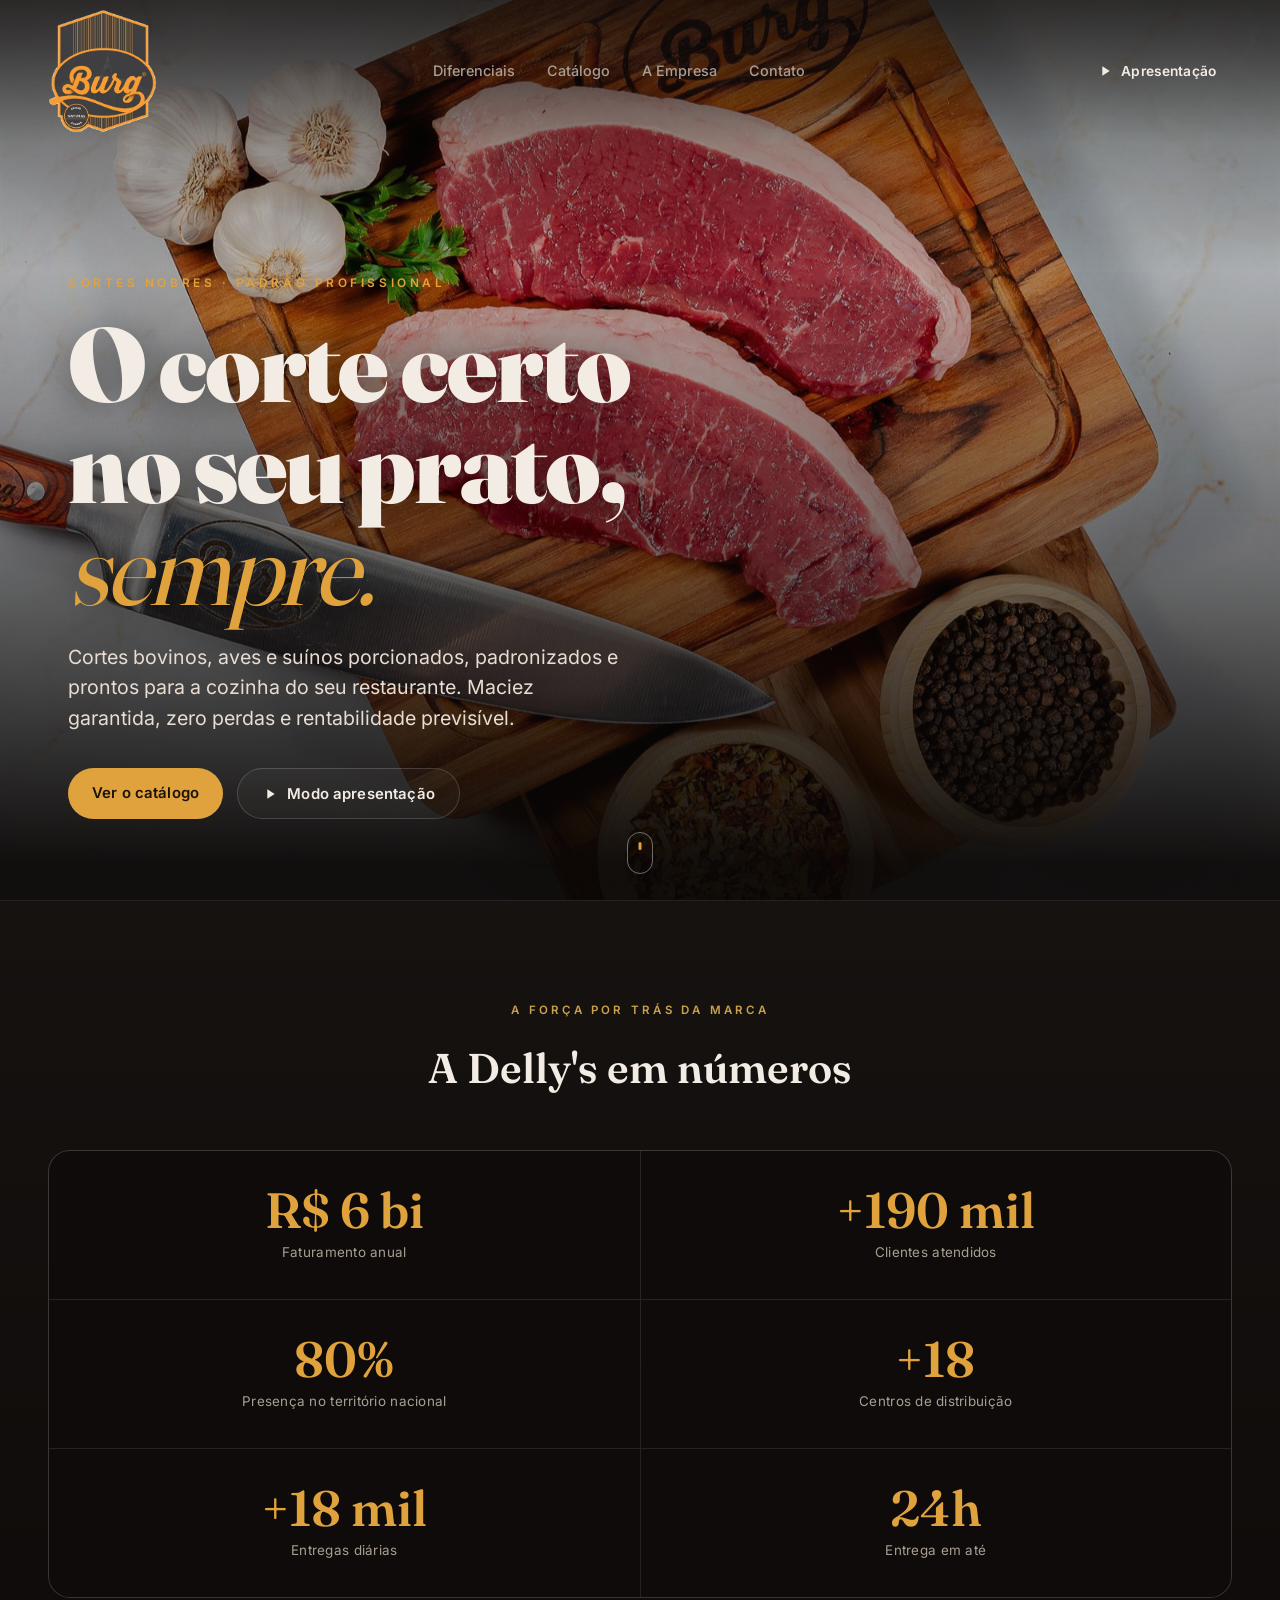
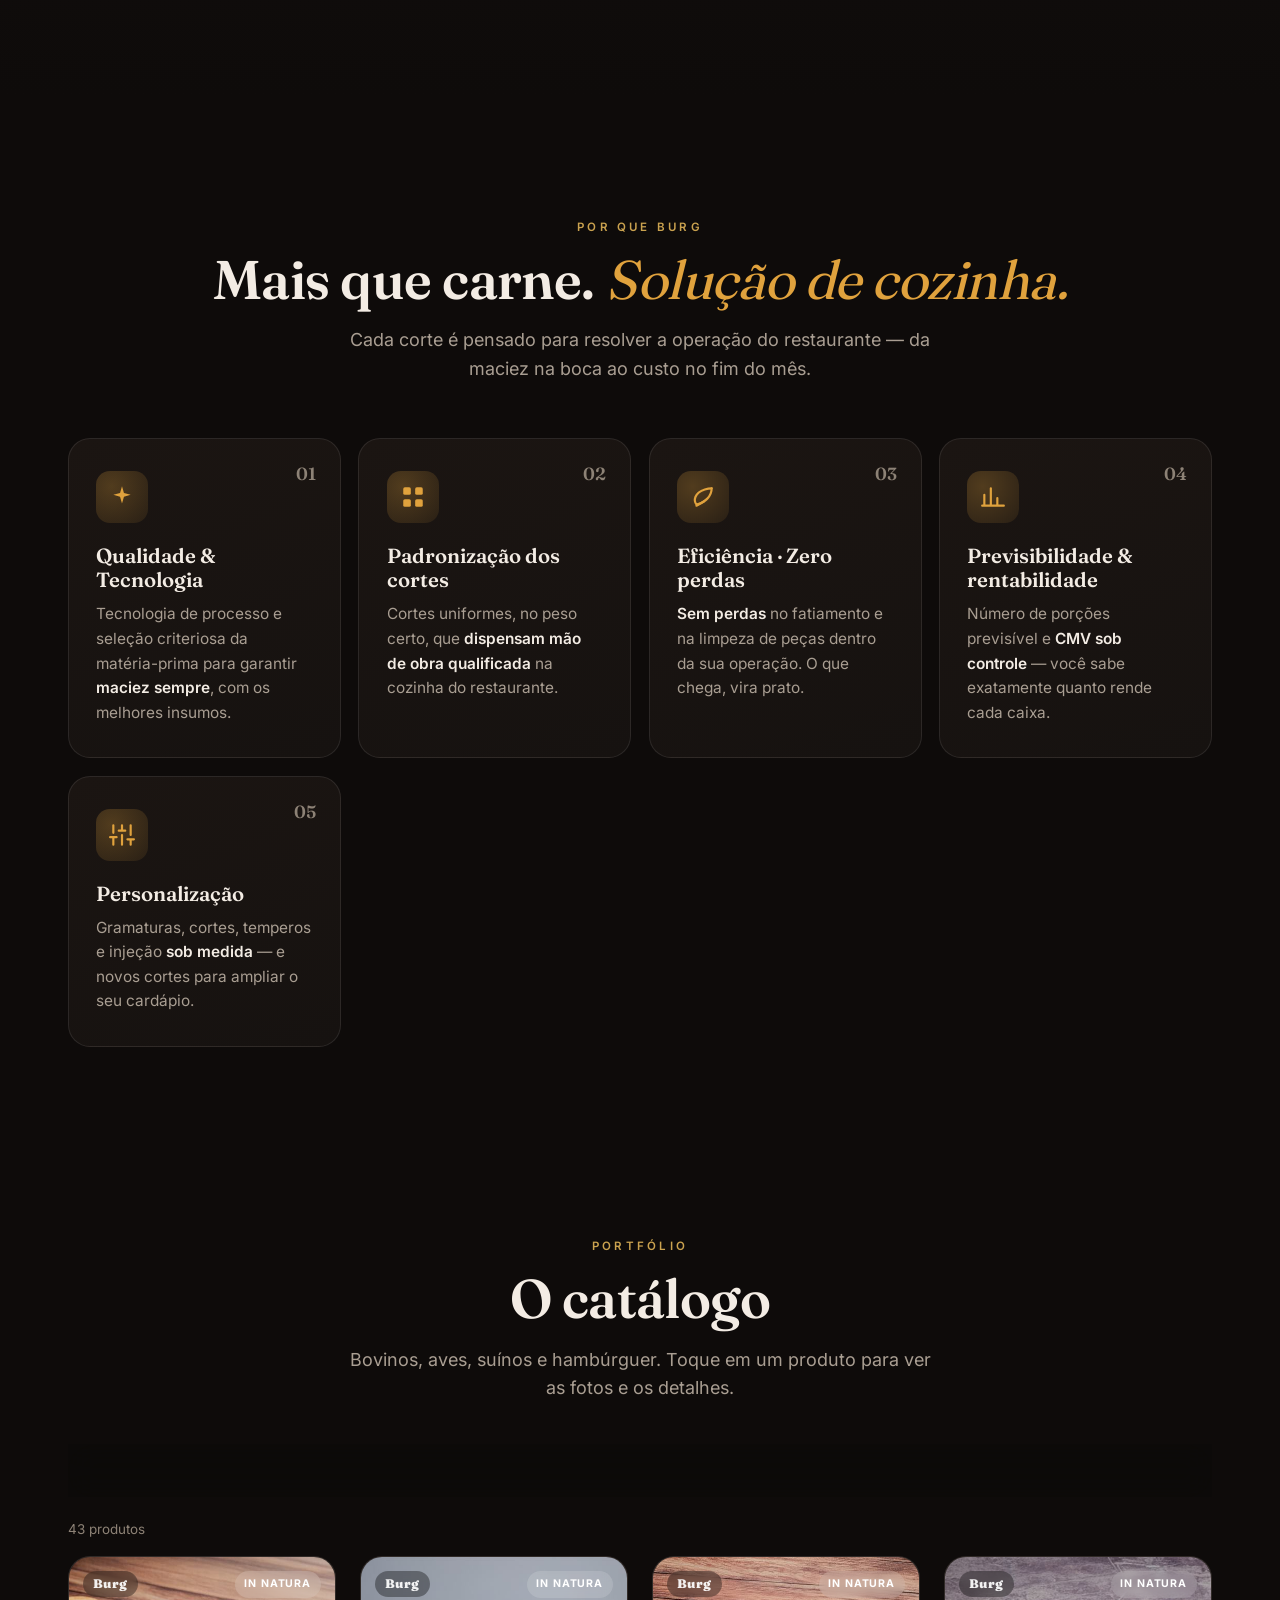
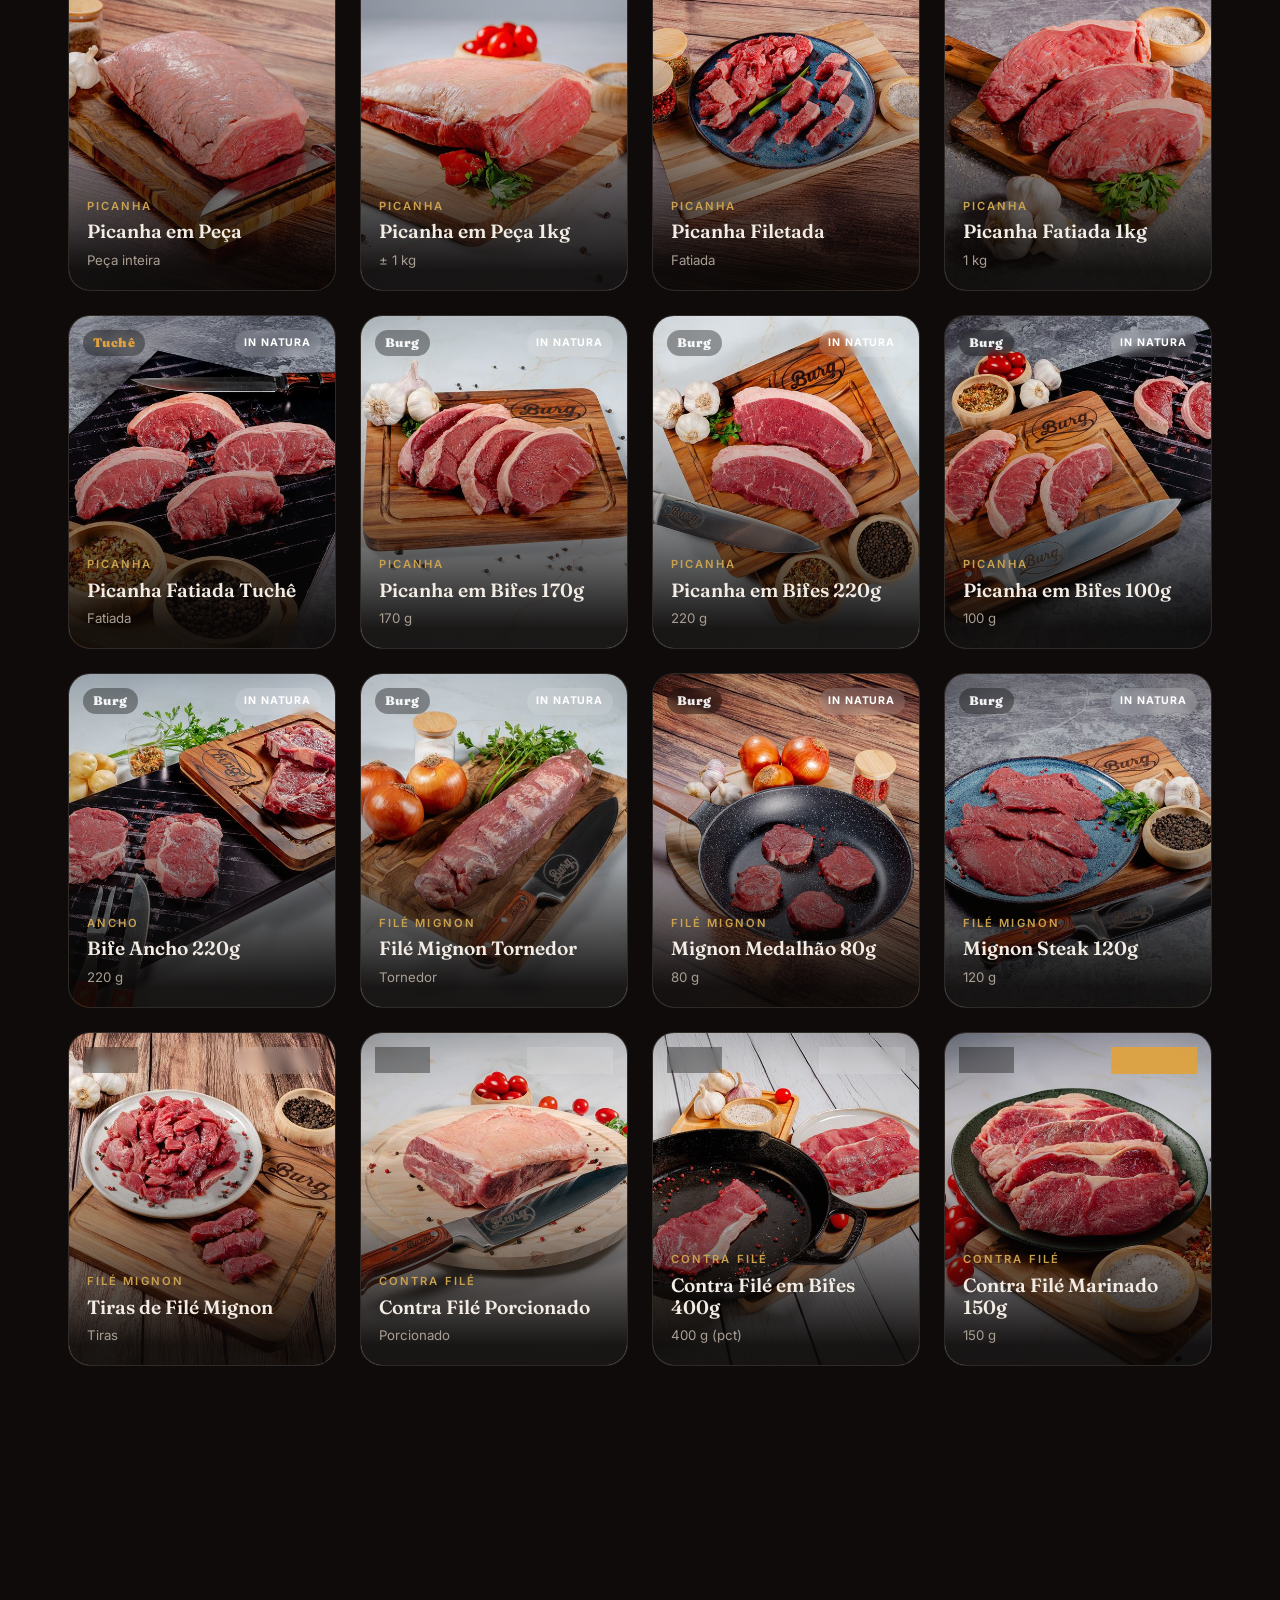
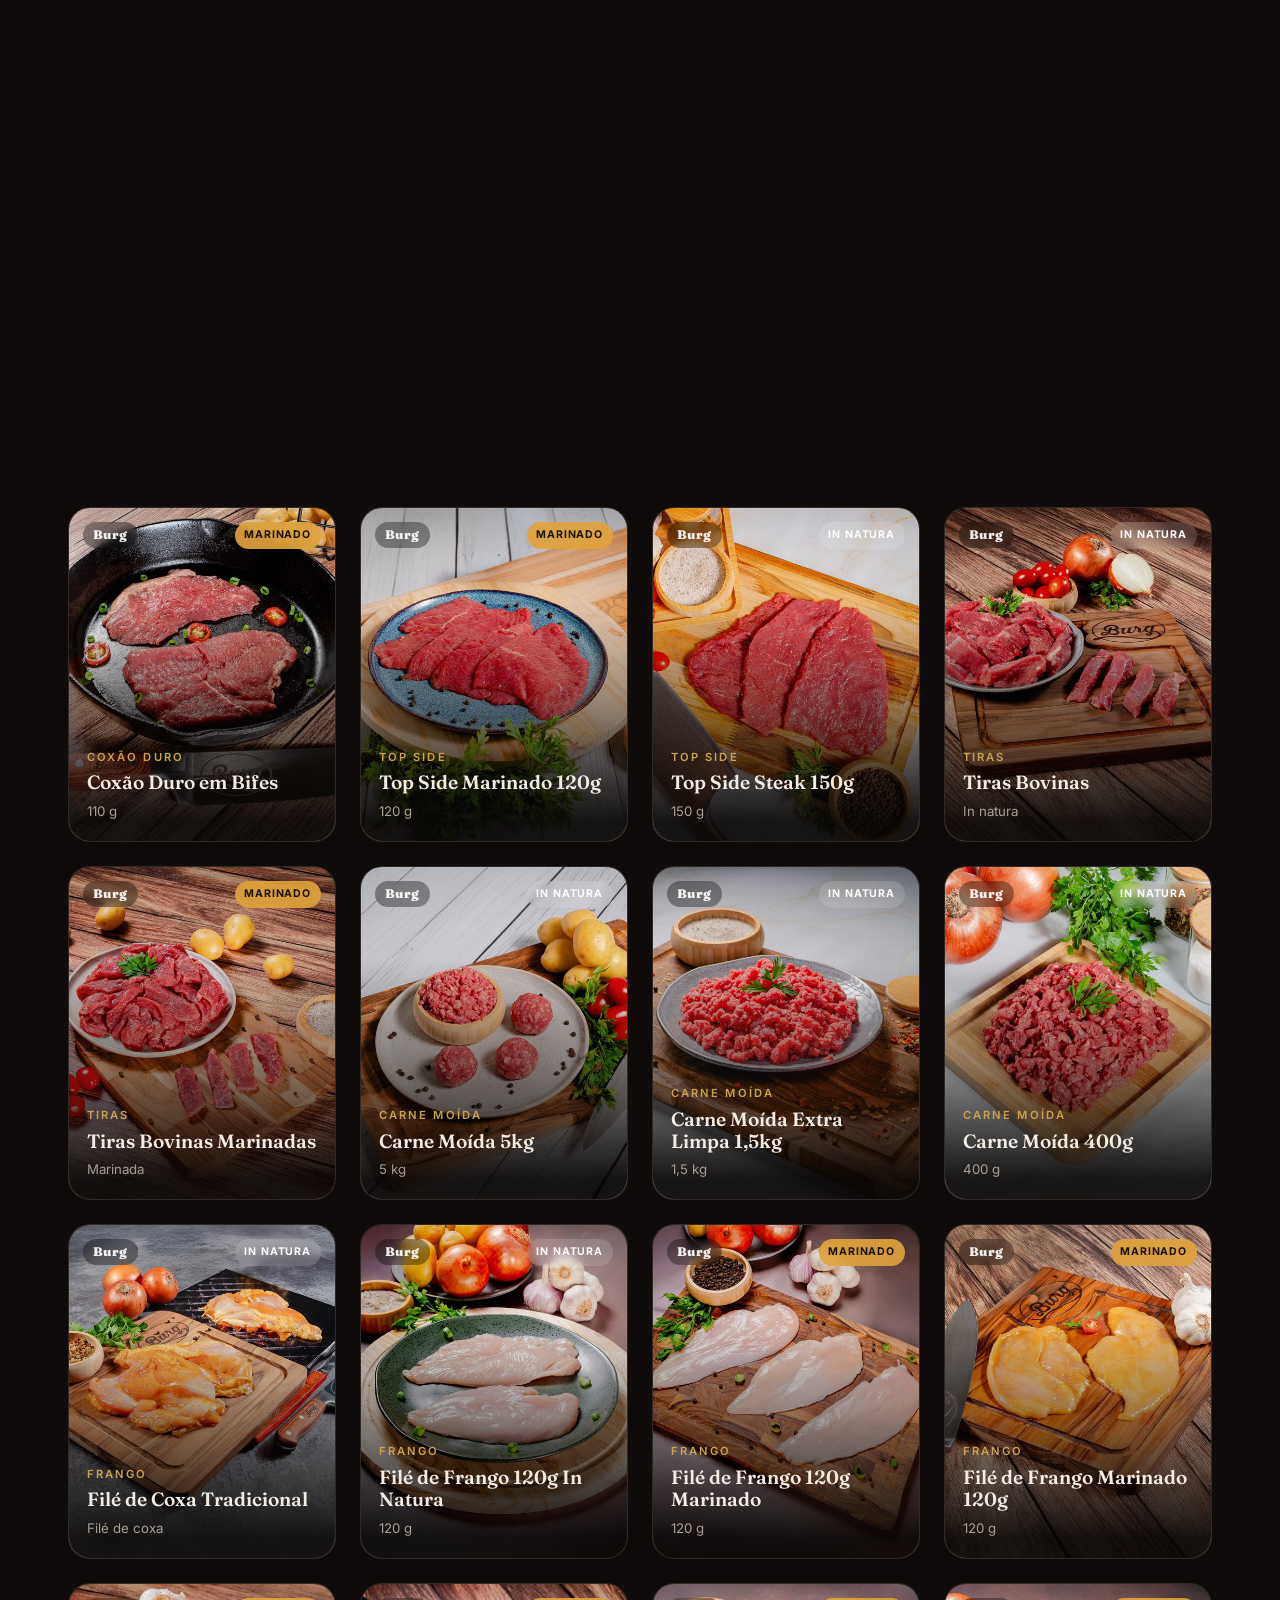
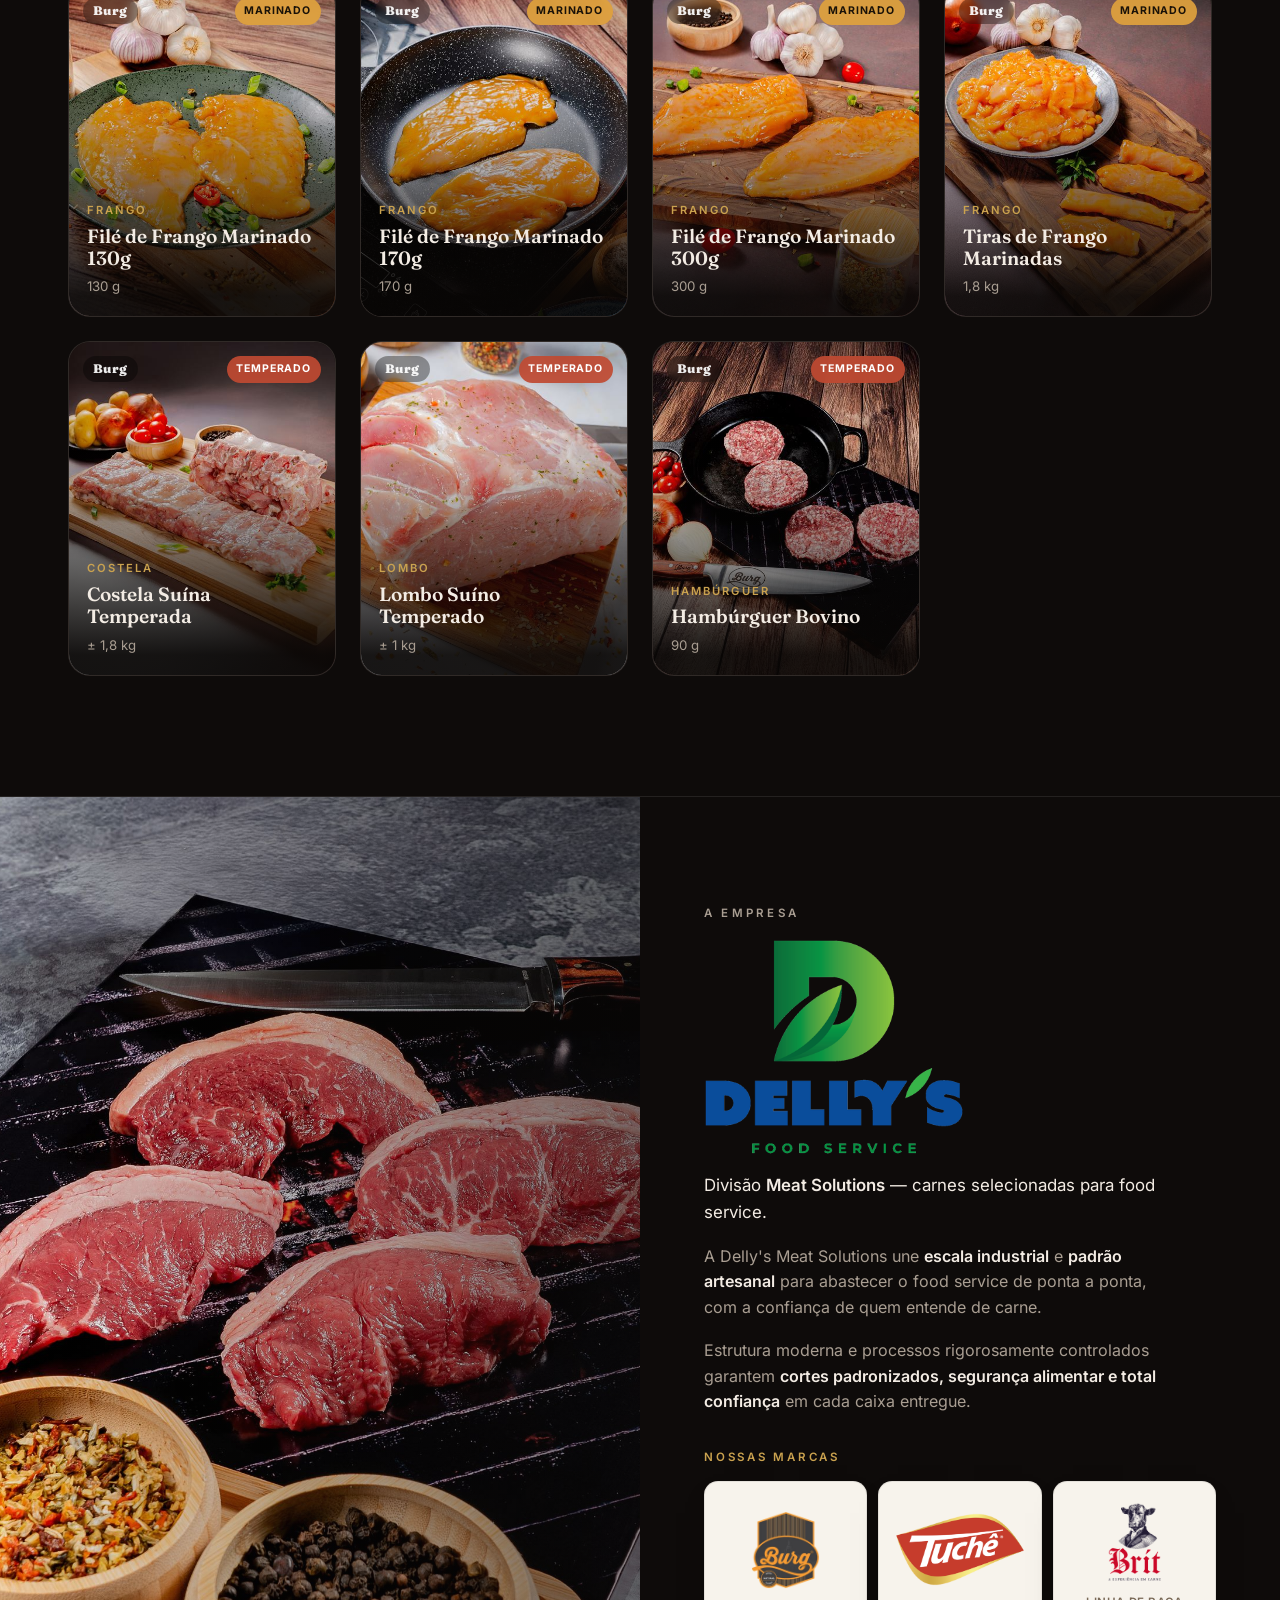
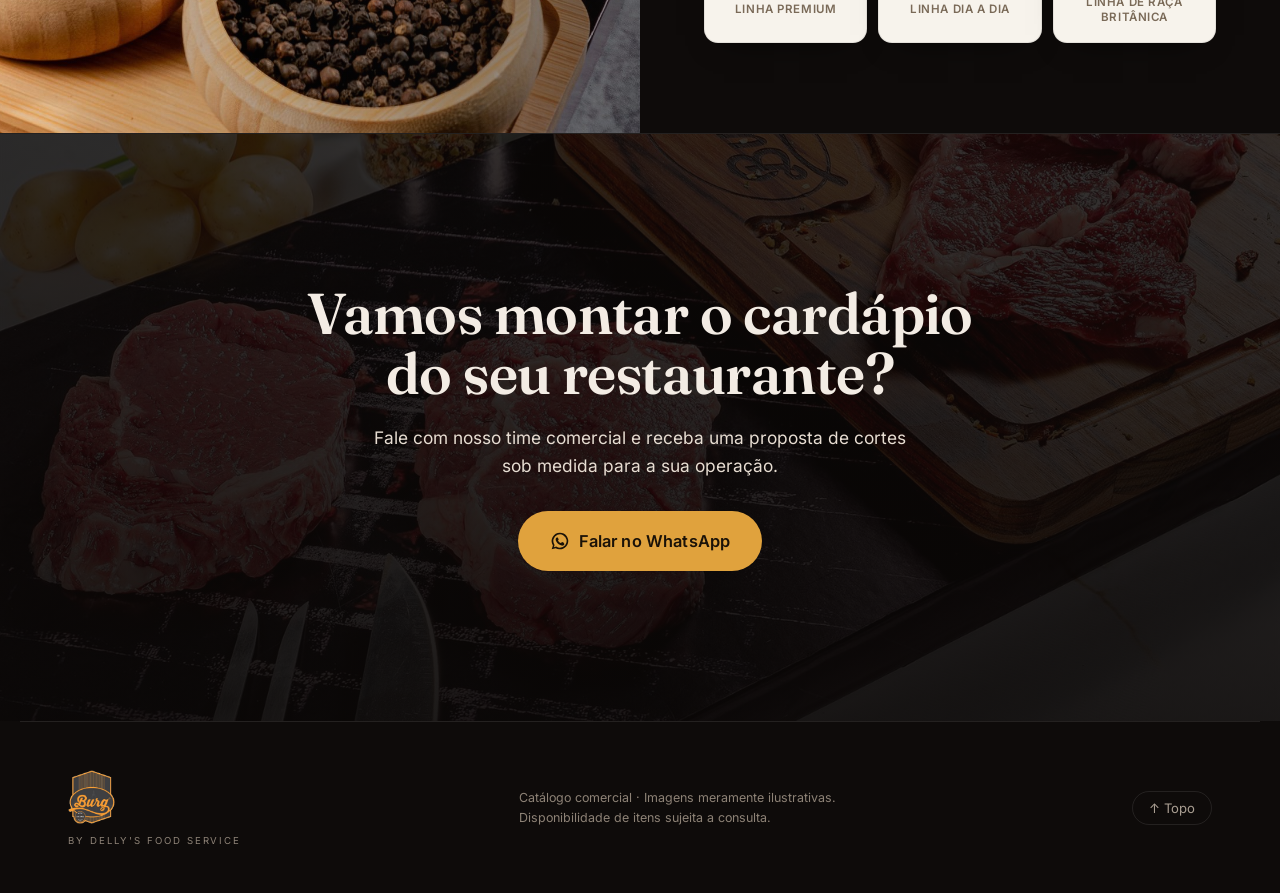
==== commit 797e9dba: "SEO: dados estruturados (JSON-LD), sitemap, robots.txt e metadados - JSON-LD Organization + WebSite " ====
--- a/index.html
+++ b/index.html
@@ -5,7 +5,10 @@
 <meta name="viewport" content="width=device-width, initial-scale=1.0, viewport-fit=cover" />
 <meta name="theme-color" content="#0e0b0a" />
 <title>Burg · Cortes nobres para food service — Delly's Meat Solutions</title>
-<meta name="description" content="Catálogo de cortes premium Burg: bovinos, frango, suínos e hambúrguer porcionados e padronizados para food service. Maciez garantida, zero perdas e rentabilidade. Por Delly's Meat Solutions." />
+<meta name="description" content="Cortes bovinos, frango e suínos porcionados e padronizados para food service — restaurantes, churrascarias e hamburguerias. Maciez, zero perdas e rentabilidade. Catálogo Burg, por Delly's Meat Solutions." />
+<meta name="keywords" content="cortes bovinos food service, carne para restaurante, picanha porcionada, fornecedor de carnes, carne para churrascaria, hambúrguer artesanal, cortes padronizados, frango marinado food service, suínos temperados, carne para hamburgueria, Burg, Tuchê, Brit, Delly's Meat Solutions" />
+<meta name="robots" content="index, follow, max-image-preview:large, max-snippet:-1" />
+<meta name="author" content="Delly's Meat Solutions" />
 <link rel="icon" href="assets/favicon.svg" type="image/svg+xml" />
 <link rel="apple-touch-icon" href="assets/apple-touch-icon.png" />
 <meta property="og:type" content="website" />
@@ -16,11 +19,54 @@
 <meta property="og:image" content="https://lufr14-blip.github.io/burg-catalogo/assets/img/large/881177-picanha-burg-220g-2.jpg" />
 <meta property="og:site_name" content="Delly's Meat Solutions" />
 <meta property="og:locale" content="pt_BR" />
+<meta property="og:image:alt" content="Filés de picanha Burg na tábua de madeira" />
 <meta name="twitter:card" content="summary_large_image" />
+<meta name="twitter:title" content="Burg · Cortes nobres para food service" />
+<meta name="twitter:description" content="Cortes bovinos, aves e suínos porcionados para restaurantes, churrascarias e hamburguerias." />
+<meta name="twitter:image" content="https://lufr14-blip.github.io/burg-catalogo/assets/img/large/881177-picanha-burg-220g-2.jpg" />
 <link rel="preload" as="image" href="assets/img/large/881177-picanha-burg-220g-2.jpg" fetchpriority="high" />
 <link rel="preload" href="assets/fonts/Fraunces-900.woff2" as="font" type="font/woff2" crossorigin />
 <link rel="preload" href="assets/fonts/Inter-400.woff2" as="font" type="font/woff2" crossorigin />
 <link rel="stylesheet" href="assets/css/styles.css" />
+<script type="application/ld+json">
+{
+  "@context": "https://schema.org",
+  "@graph": [
+    {
+      "@type": "Organization",
+      "@id": "https://lufr14-blip.github.io/burg-catalogo/#org",
+      "name": "Delly's Meat Solutions",
+      "alternateName": "Burg",
+      "url": "https://lufr14-blip.github.io/burg-catalogo/",
+      "logo": "https://lufr14-blip.github.io/burg-catalogo/assets/img/brand/dellys.png",
+      "image": "https://lufr14-blip.github.io/burg-catalogo/assets/img/large/881177-picanha-burg-220g-2.jpg",
+      "description": "Cortes bovinos, aves e suínos porcionados e padronizados para food service. Maciez garantida, zero perdas e rentabilidade. Marcas Burg (premium), Tuchê (dia a dia) e Brit (raça britânica).",
+      "slogan": "O corte certo no seu prato, sempre.",
+      "areaServed": { "@type": "Country", "name": "Brasil" },
+      "knowsLanguage": "pt-BR",
+      "contactPoint": {
+        "@type": "ContactPoint",
+        "contactType": "sales",
+        "telephone": "+5511952340007",
+        "availableLanguage": ["Portuguese"]
+      },
+      "brand": [
+        { "@type": "Brand", "name": "Burg", "description": "Linha premium de cortes porcionados" },
+        { "@type": "Brand", "name": "Tuchê", "description": "Linha dia a dia" },
+        { "@type": "Brand", "name": "Brit", "description": "Linha de raça britânica" }
+      ]
+    },
+    {
+      "@type": "WebSite",
+      "@id": "https://lufr14-blip.github.io/burg-catalogo/#website",
+      "name": "Catálogo Burg — Delly's Meat Solutions",
+      "url": "https://lufr14-blip.github.io/burg-catalogo/",
+      "inLanguage": "pt-BR",
+      "publisher": { "@id": "https://lufr14-blip.github.io/burg-catalogo/#org" }
+    }
+  ]
+}
+</script>
 </head>
 <body>
 
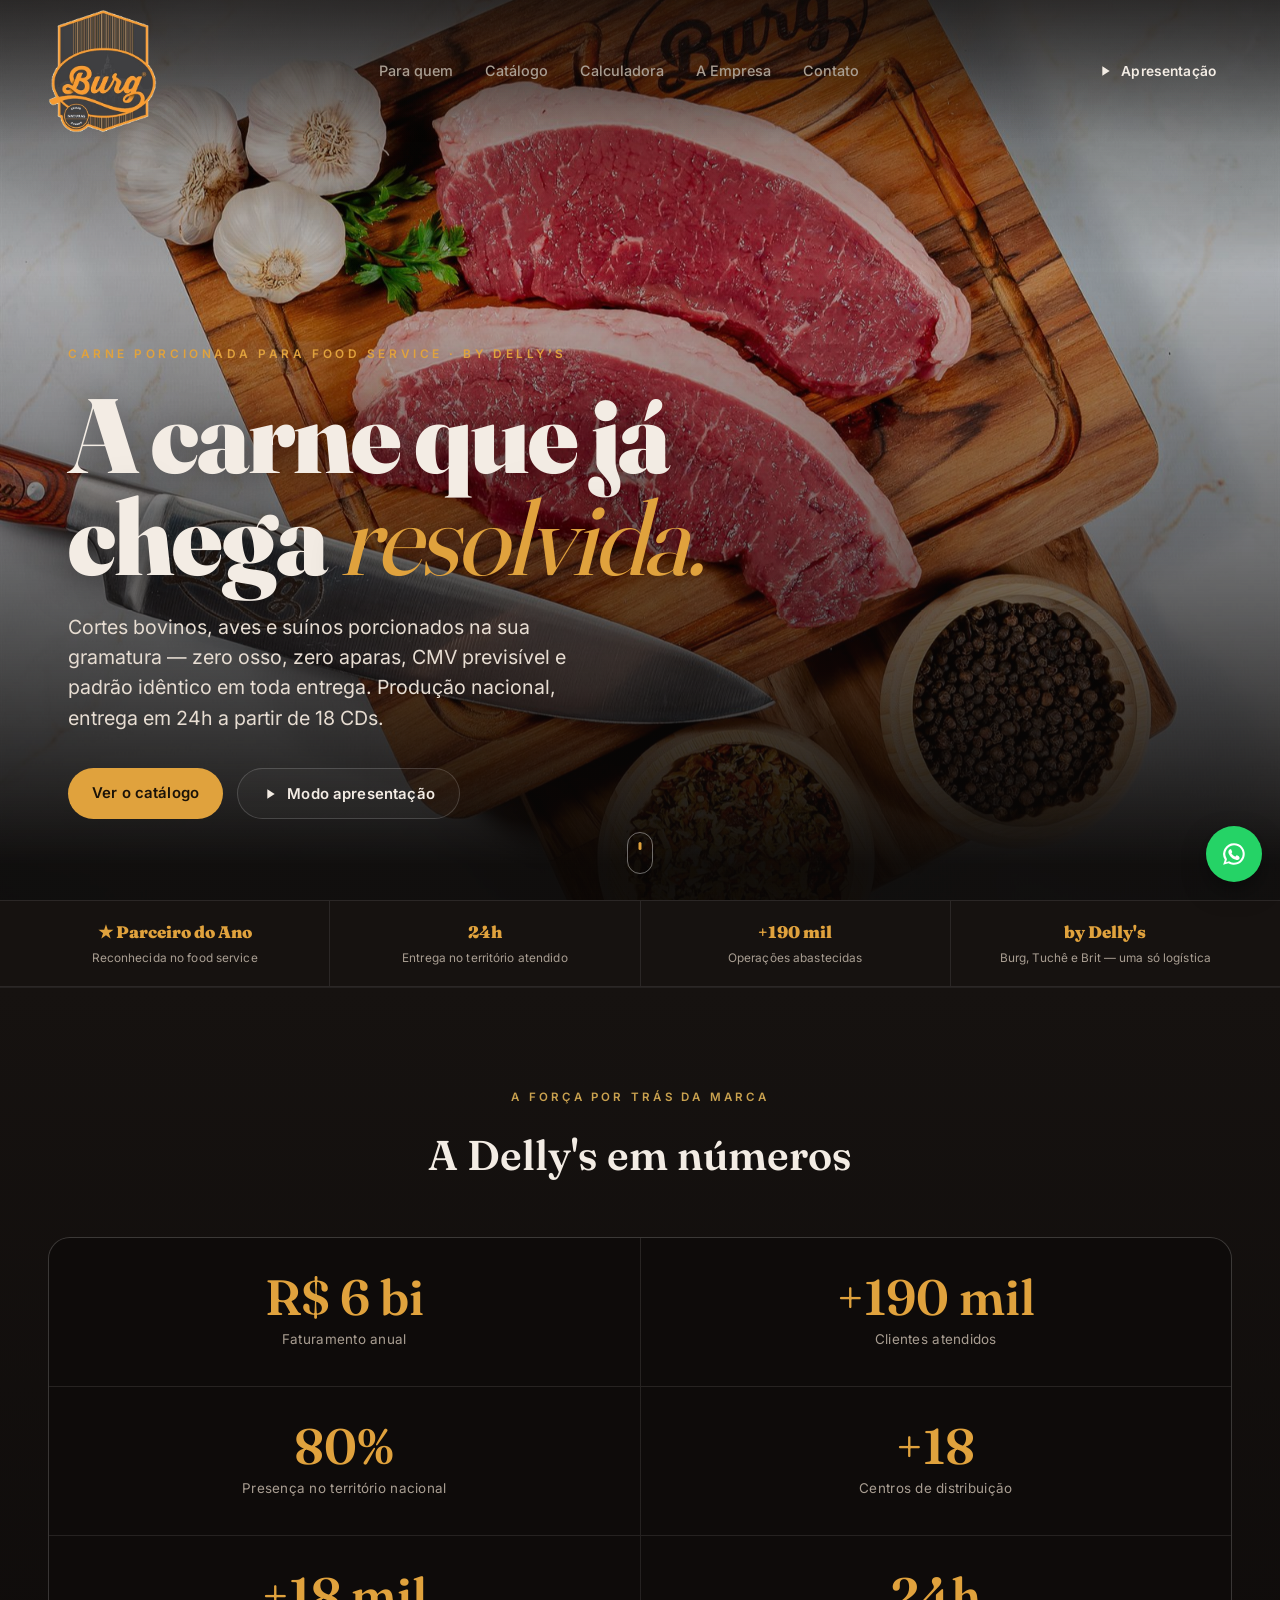
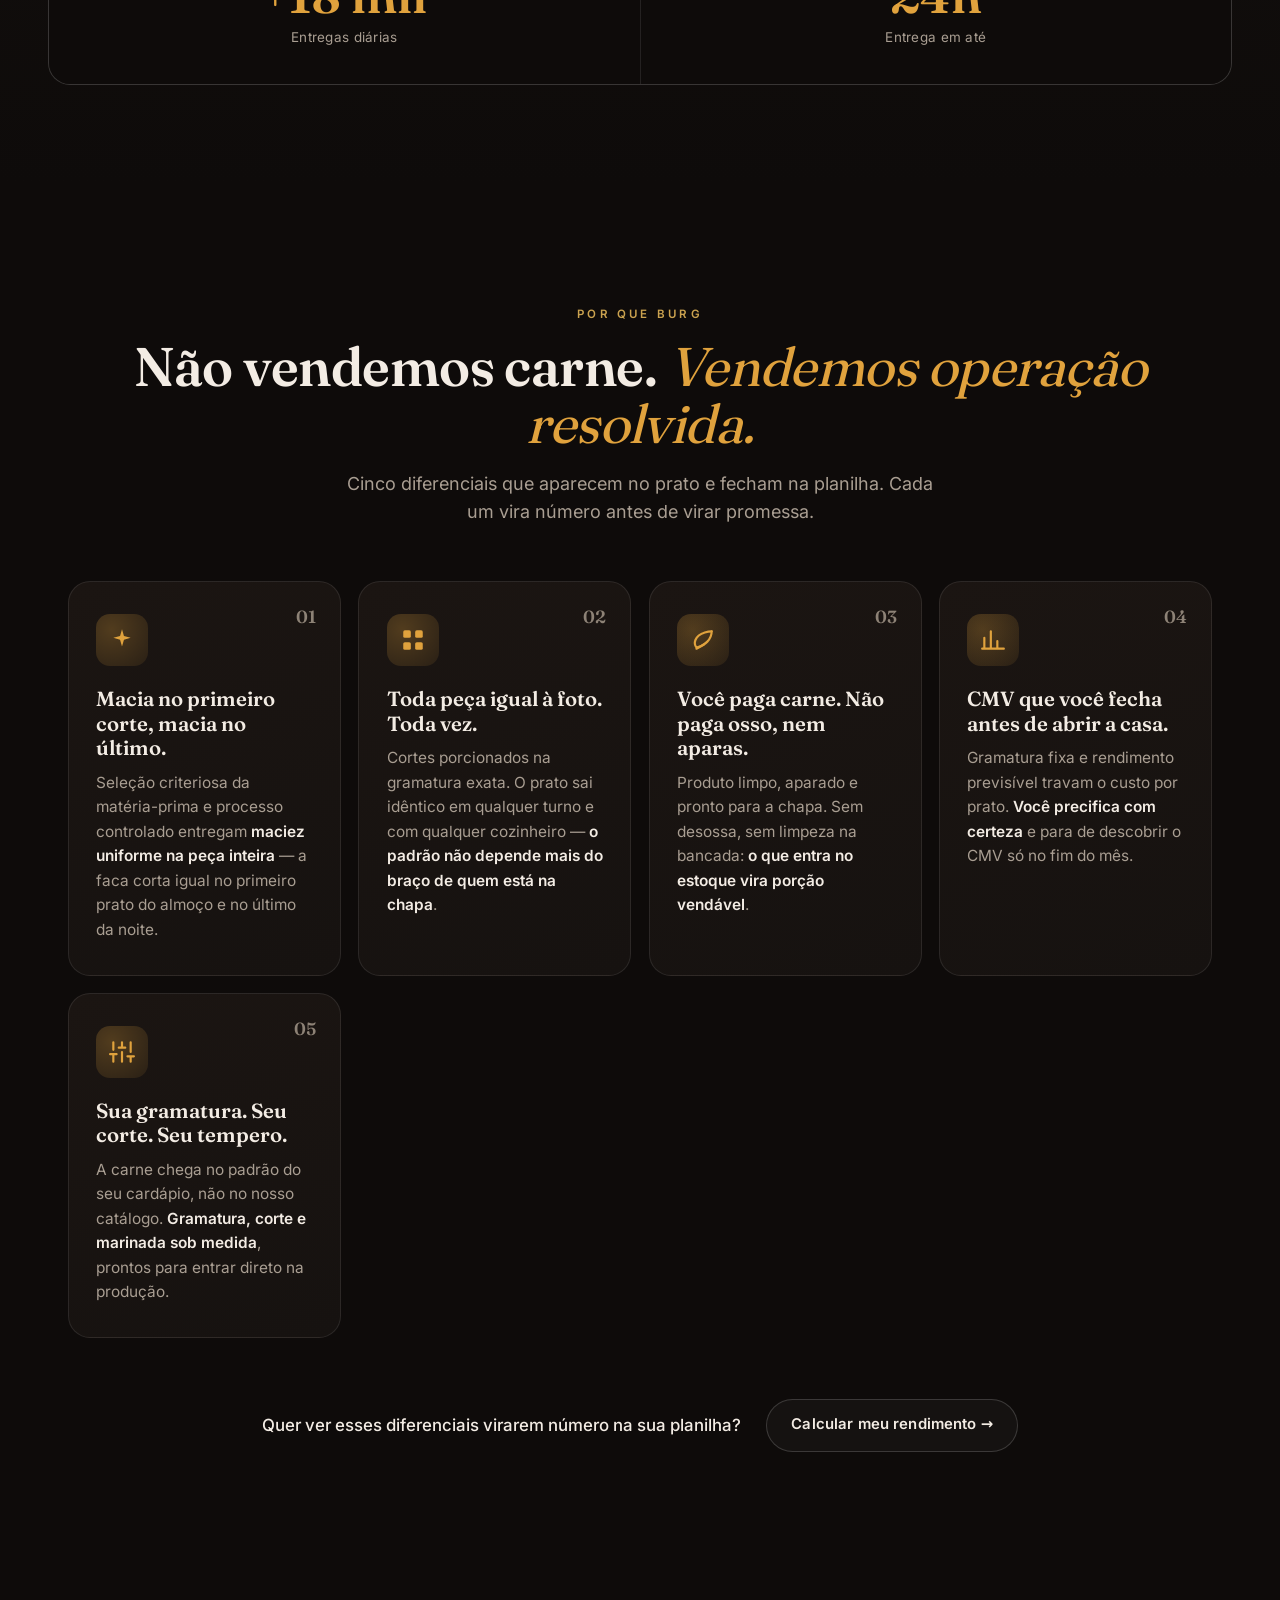
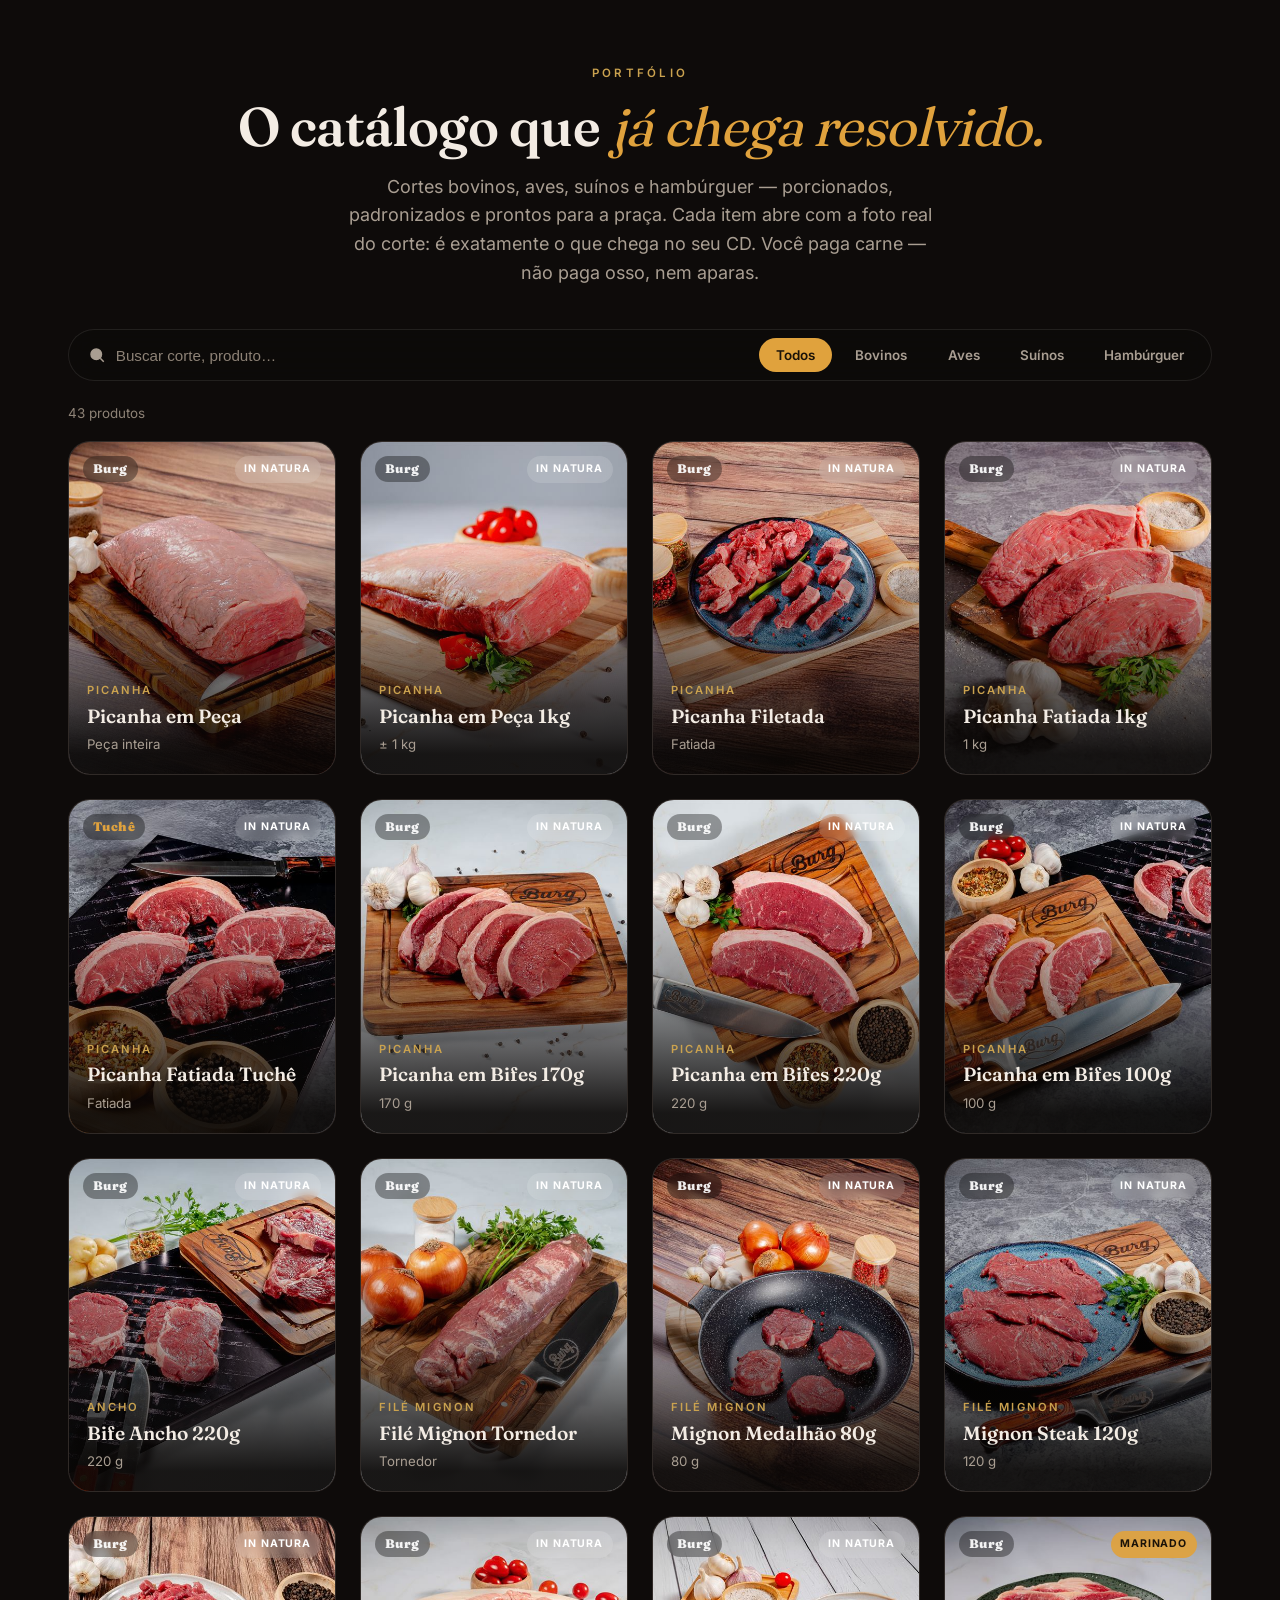
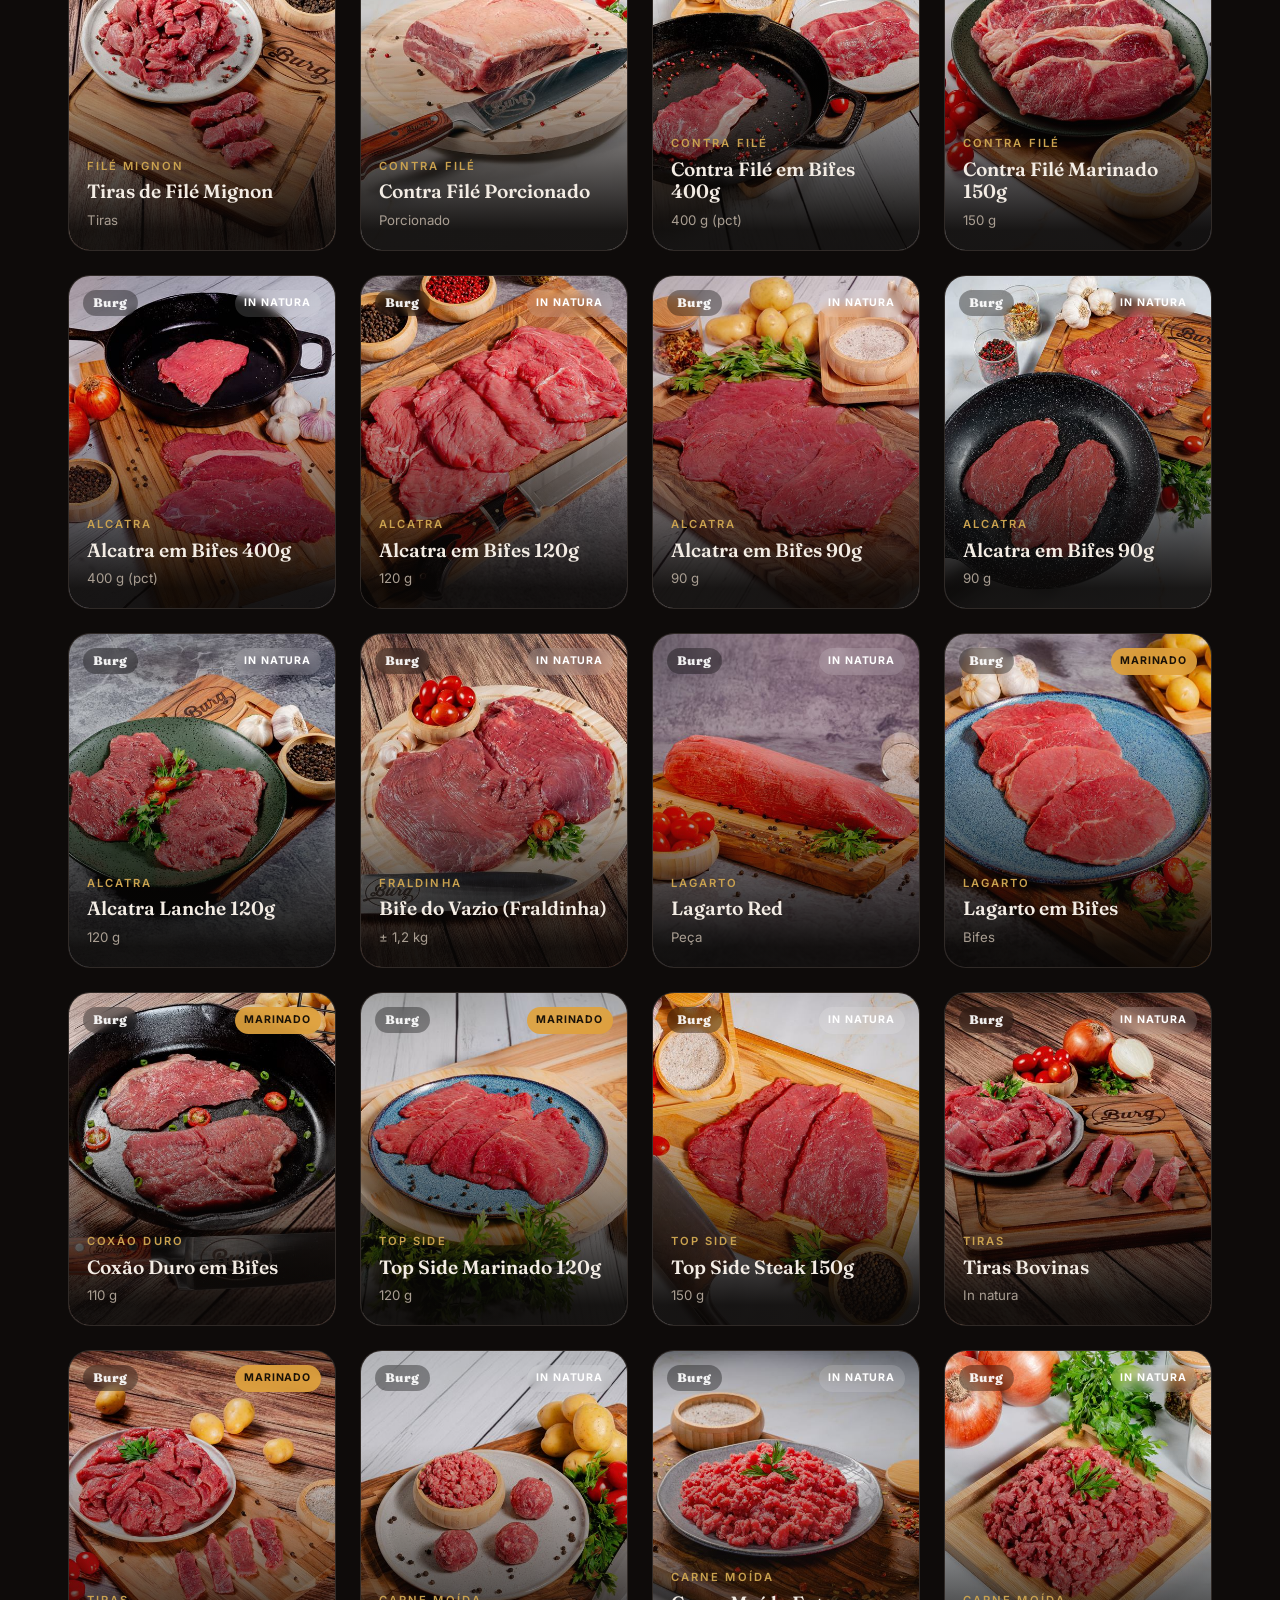
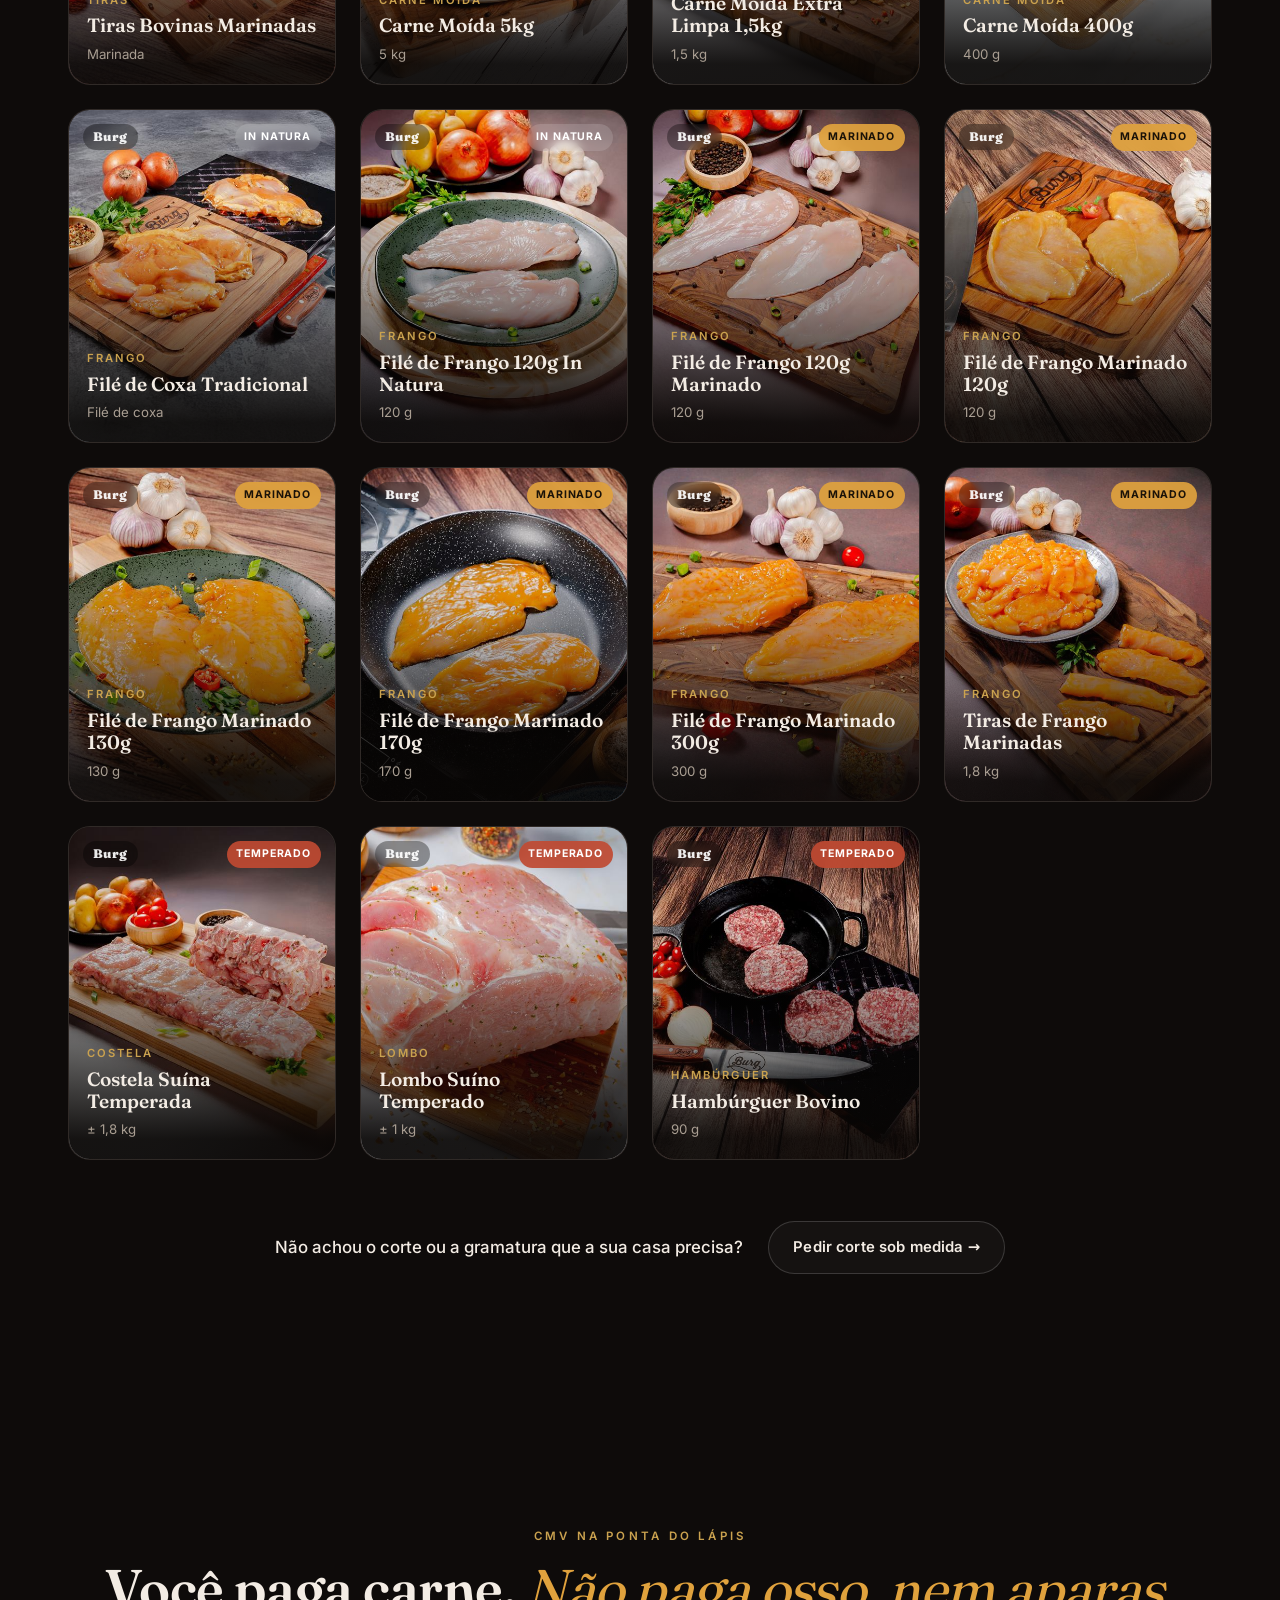
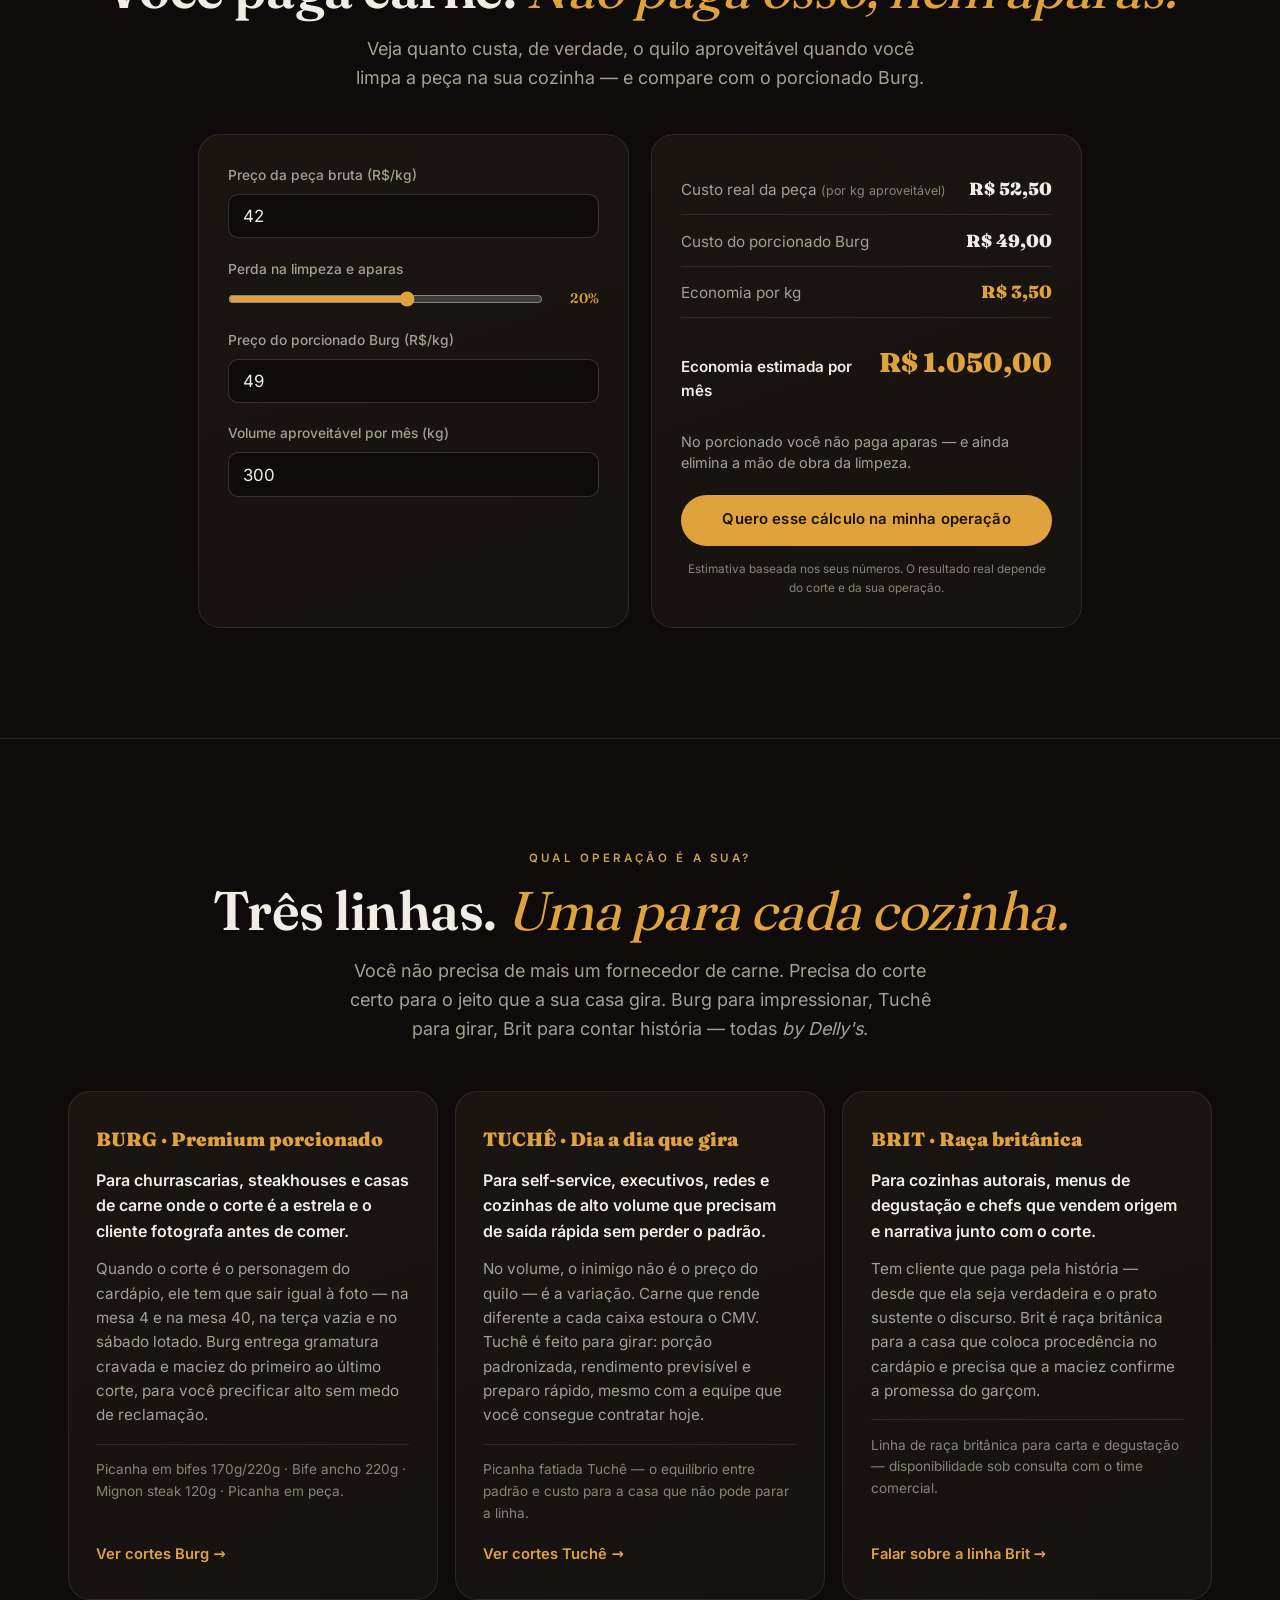
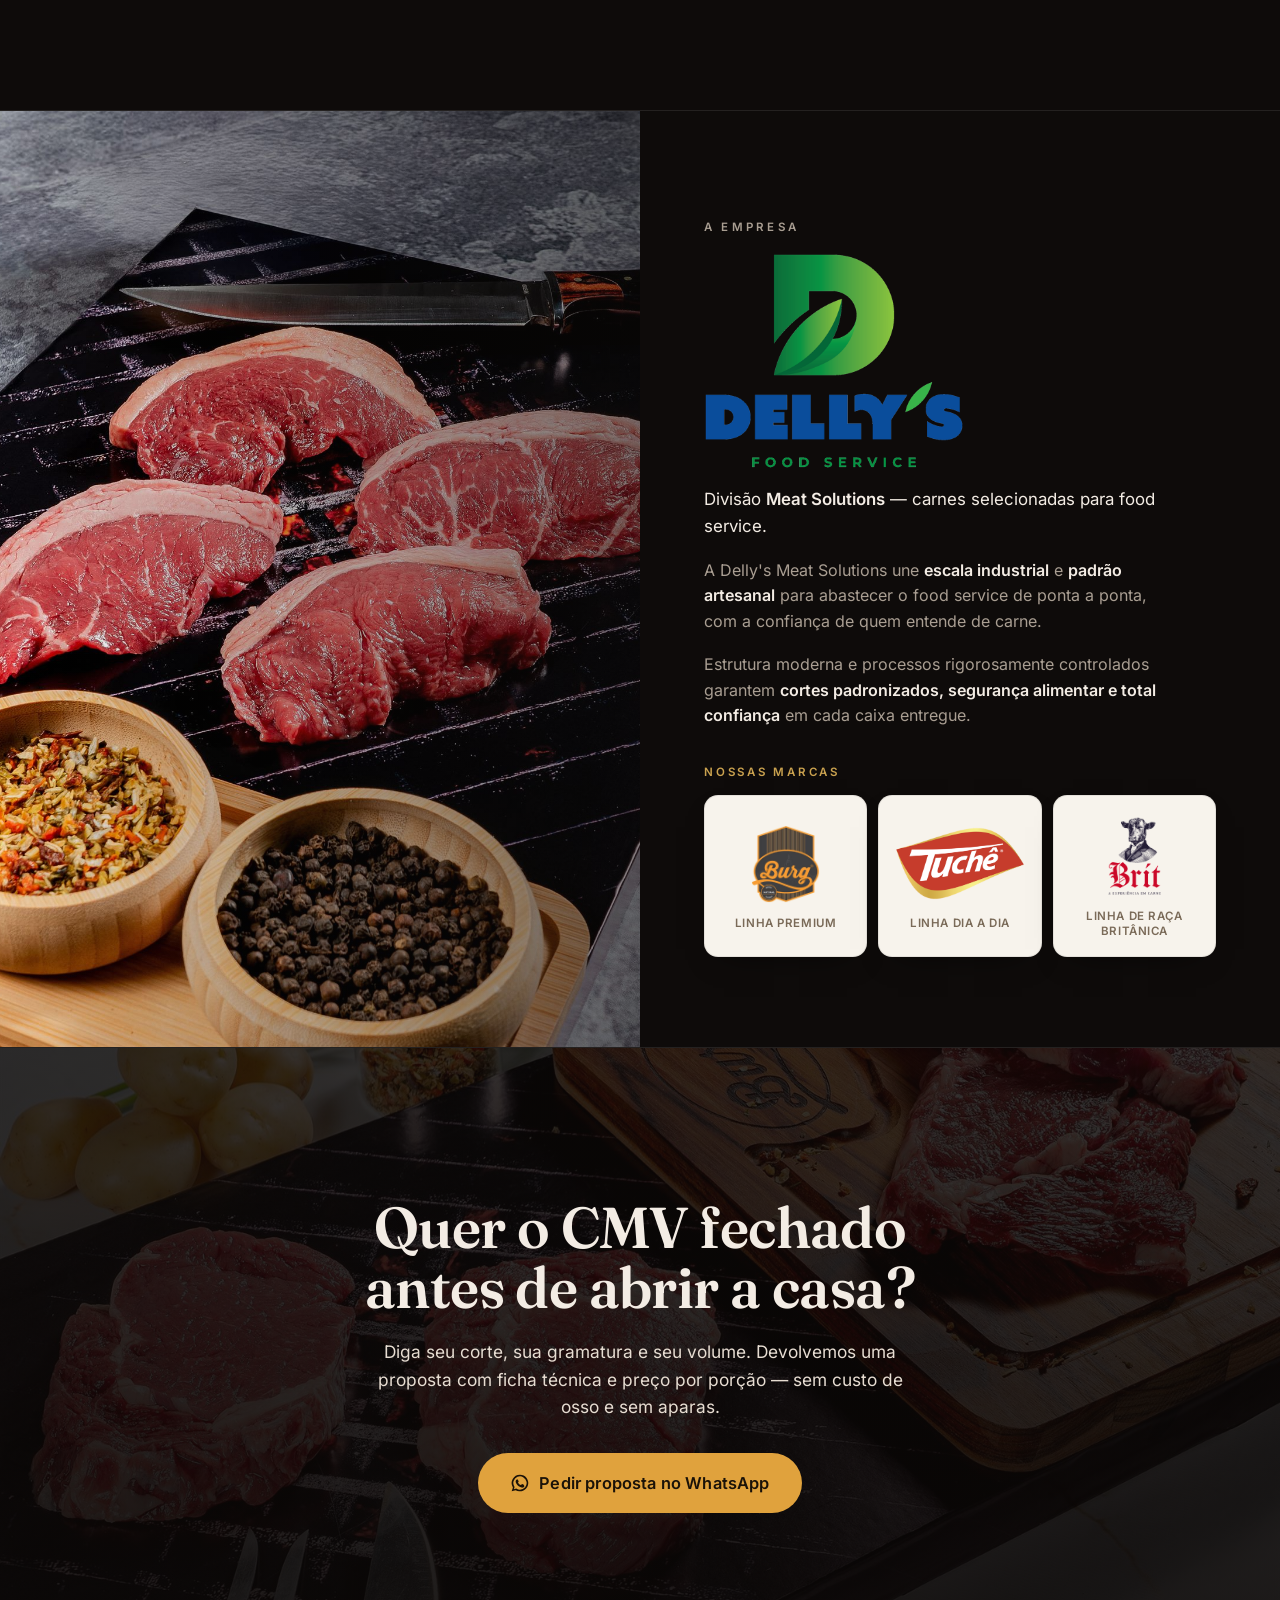
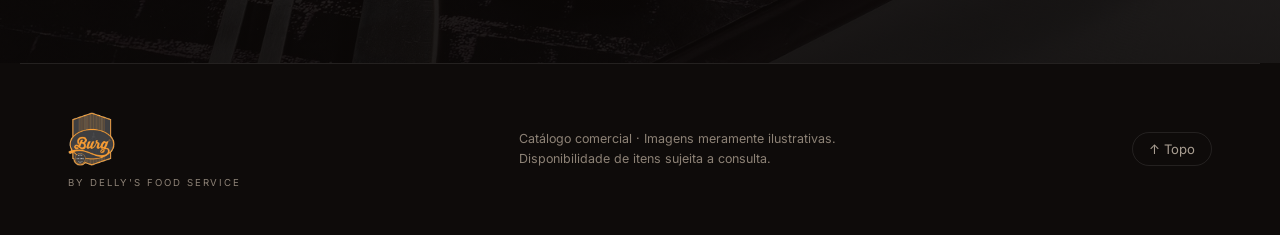
==== commit 2464ddc0: "Home mais vendedora: posicionamento de solucao + calculadora de CMV - Hero: "A carne que ja chega re" ====
--- a/index.html
+++ b/index.html
@@ -76,8 +76,9 @@
     <img class="brand__logo" src="assets/img/brand/burg.png" alt="Burg" />
   </a>
   <nav class="nav" aria-label="Navegação principal">
-    <a href="#diferenciais">Diferenciais</a>
+    <a href="#paraquem">Para quem</a>
     <a href="#catalogo">Catálogo</a>
+    <a href="#calculadora">Calculadora</a>
     <a href="#empresa">A Empresa</a>
     <a href="#contato">Contato</a>
   </nav>
@@ -99,9 +100,9 @@
     <div class="hero__bg" id="hero-bg"></div>
     <div class="hero__scrim"></div>
     <div class="hero__inner">
-      <p class="hero__eyebrow">Cortes nobres · Padrão profissional</p>
-      <h1 class="hero__title">O corte certo<br>no seu prato,<br><em>sempre.</em></h1>
-      <p class="hero__lead">Cortes bovinos, aves e suínos porcionados, padronizados e prontos para a cozinha do seu restaurante. Maciez garantida, zero perdas e rentabilidade previsível.</p>
+      <p class="hero__eyebrow">Carne porcionada para food service · by Delly's</p>
+      <h1 class="hero__title">A carne que já<br>chega <em>resolvida.</em></h1>
+      <p class="hero__lead">Cortes bovinos, aves e suínos porcionados na sua gramatura — zero osso, zero aparas, CMV previsível e padrão idêntico em toda entrega. Produção nacional, entrega em 24h a partir de 18 CDs.</p>
       <div class="hero__cta">
         <a href="#catalogo" class="btn btn--solid">Ver o catálogo</a>
         <button class="btn btn--line" id="btn-present-2" type="button">
@@ -111,6 +112,16 @@
       </div>
     </div>
     <a href="#numeros" class="hero__scroll" aria-label="Rolar para baixo"><span></span></a>
+  </section>
+
+  <!-- ░░ FAIXA DE CONFIANÇA ░░ -->
+  <section class="trustbar" aria-label="Reconhecimento e credenciais">
+    <ul class="trustbar__items">
+      <li class="trustbar__item"><span class="trustbar__badge">★ Parceiro do Ano</span><span class="trustbar__txt">Reconhecida no food service</span></li>
+      <li class="trustbar__item"><span class="trustbar__badge">24h</span><span class="trustbar__txt">Entrega no território atendido</span></li>
+      <li class="trustbar__item"><span class="trustbar__badge">+190 mil</span><span class="trustbar__txt">Operações abastecidas</span></li>
+      <li class="trustbar__item"><span class="trustbar__badge">by Delly's</span><span class="trustbar__txt">Burg, Tuchê e Brit — uma só logística</span></li>
+    </ul>
   </section>
 
   <!-- ░░ NÚMEROS / CREDIBILIDADE ░░ -->
@@ -133,18 +144,22 @@
   <section class="diff" id="diferenciais">
     <div class="section-head">
       <p class="kicker">Por que Burg</p>
-      <h2 class="section-title">Mais que carne. <em>Solução de cozinha.</em></h2>
-      <p class="section-sub">Cada corte é pensado para resolver a operação do restaurante — da maciez na boca ao custo no fim do mês.</p>
+      <h2 class="section-title">Não vendemos carne. <em>Vendemos operação resolvida.</em></h2>
+      <p class="section-sub">Cinco diferenciais que aparecem no prato e fecham na planilha. Cada um vira número antes de virar promessa.</p>
     </div>
     <div class="diff__grid" id="diff-grid"><!-- JS --></div>
+    <div class="midcta reveal">
+      <p>Quer ver esses diferenciais virarem número na sua planilha?</p>
+      <a class="btn btn--line" href="#calculadora">Calcular meu rendimento →</a>
+    </div>
   </section>
 
   <!-- ░░ CATÁLOGO ░░ -->
   <section class="cat" id="catalogo">
     <div class="section-head">
       <p class="kicker">Portfólio</p>
-      <h2 class="section-title">O catálogo</h2>
-      <p class="section-sub">Bovinos, aves, suínos e hambúrguer. Toque em um produto para ver as fotos e os detalhes.</p>
+      <h2 class="section-title">O catálogo que <em>já chega resolvido.</em></h2>
+      <p class="section-sub">Cortes bovinos, aves, suínos e hambúrguer — porcionados, padronizados e prontos para a praça. Cada item abre com a foto real do corte: é exatamente o que chega no seu CD. Você paga carne — não paga osso, nem aparas.</p>
     </div>
 
     <div class="cat__toolbar">
@@ -158,6 +173,68 @@
     <div class="cat__count" id="cat-count" aria-live="polite"></div>
     <div class="grid" id="grid"><!-- JS --></div>
     <p class="cat__empty" id="cat-empty" hidden>Nenhum produto encontrado para essa busca.</p>
+    <div class="midcta reveal">
+      <p>Não achou o corte ou a gramatura que a sua casa precisa?</p>
+      <a class="btn btn--line" href="https://wa.me/5511952340007?text=Ol%C3%A1!%20Quero%20um%20corte%20sob%20medida%20(gramatura%2C%20corte%20e%20tempero)." target="_blank" rel="noopener">Pedir corte sob medida →</a>
+    </div>
+  </section>
+
+  <!-- ░░ CALCULADORA ░░ -->
+  <section class="calc" id="calculadora" aria-label="Calculadora de rendimento">
+    <div class="section-head">
+      <p class="kicker">CMV na ponta do lápis</p>
+      <h2 class="section-title">Você paga carne. <em>Não paga osso, nem aparas.</em></h2>
+      <p class="section-sub">Veja quanto custa, de verdade, o quilo aproveitável quando você limpa a peça na sua cozinha — e compare com o porcionado Burg.</p>
+    </div>
+    <div class="calc__wrap reveal">
+      <div class="calc__inputs">
+        <label>Preço da peça bruta (R$/kg)<input type="number" id="calc-bruto" value="42" min="0" step="0.5" inputmode="decimal"></label>
+        <label>Perda na limpeza e aparas<span class="calc__rangewrap"><input type="range" id="calc-perda" value="20" min="0" max="35" step="1"><span class="calc__rangeval" id="calc-perda-val">20%</span></span></label>
+        <label>Preço do porcionado Burg (R$/kg)<input type="number" id="calc-porc" value="49" min="0" step="0.5" inputmode="decimal"></label>
+        <label>Volume aproveitável por mês (kg)<input type="number" id="calc-vol" value="300" min="0" step="10" inputmode="numeric"></label>
+      </div>
+      <div class="calc__out" aria-live="polite">
+        <div class="calc__row"><span>Custo real da peça <em>(por kg aproveitável)</em></span><strong id="calc-real">R$ 52,50</strong></div>
+        <div class="calc__row"><span>Custo do porcionado Burg</span><strong id="calc-porcout">R$ 49,00</strong></div>
+        <div class="calc__row calc__row--hi"><span>Economia por kg</span><strong id="calc-kg">R$ 3,50</strong></div>
+        <div class="calc__row calc__row--big"><span>Economia estimada por mês</span><strong id="calc-mes">R$ 1.050</strong></div>
+        <p class="calc__note" id="calc-msg">No porcionado você não paga aparas — e ainda elimina a mão de obra da limpeza.</p>
+        <a class="btn btn--solid" id="calc-cta" href="#" target="_blank" rel="noopener">Quero esse cálculo na minha operação</a>
+        <p class="calc__fine">Estimativa baseada nos seus números. O resultado real depende do corte e da sua operação.</p>
+      </div>
+    </div>
+  </section>
+
+  <!-- ░░ PARA QUEM ░░ -->
+  <section class="audience" id="paraquem" aria-label="Para qual operação">
+    <div class="section-head">
+      <p class="kicker">Qual operação é a sua?</p>
+      <h2 class="section-title">Três linhas. <em>Uma para cada cozinha.</em></h2>
+      <p class="section-sub">Você não precisa de mais um fornecedor de carne. Precisa do corte certo para o jeito que a sua casa gira. Burg para impressionar, Tuchê para girar, Brit para contar história — todas <em>by Delly's</em>.</p>
+    </div>
+    <ul class="audience__grid">
+      <li class="aud reveal">
+        <p class="aud__brand">BURG · Premium porcionado</p>
+        <p class="aud__for">Para churrascarias, steakhouses e casas de carne onde o corte é a estrela e o cliente fotografa antes de comer.</p>
+        <p class="aud__arg">Quando o corte é o personagem do cardápio, ele tem que sair igual à foto — na mesa 4 e na mesa 40, na terça vazia e no sábado lotado. Burg entrega gramatura cravada e maciez do primeiro ao último corte, para você precificar alto sem medo de reclamação.</p>
+        <p class="aud__ex">Picanha em bifes 170g/220g · Bife ancho 220g · Mignon steak 120g · Picanha em peça.</p>
+        <a class="aud__cta" href="#catalogo" data-filter="Bovinos">Ver cortes Burg →</a>
+      </li>
+      <li class="aud reveal">
+        <p class="aud__brand">TUCHÊ · Dia a dia que gira</p>
+        <p class="aud__for">Para self-service, executivos, redes e cozinhas de alto volume que precisam de saída rápida sem perder o padrão.</p>
+        <p class="aud__arg">No volume, o inimigo não é o preço do quilo — é a variação. Carne que rende diferente a cada caixa estoura o CMV. Tuchê é feito para girar: porção padronizada, rendimento previsível e preparo rápido, mesmo com a equipe que você consegue contratar hoje.</p>
+        <p class="aud__ex">Picanha fatiada Tuchê — o equilíbrio entre padrão e custo para a casa que não pode parar a linha.</p>
+        <a class="aud__cta" href="#catalogo" data-filter="Bovinos">Ver cortes Tuchê →</a>
+      </li>
+      <li class="aud reveal">
+        <p class="aud__brand">BRIT · Raça britânica</p>
+        <p class="aud__for">Para cozinhas autorais, menus de degustação e chefs que vendem origem e narrativa junto com o corte.</p>
+        <p class="aud__arg">Tem cliente que paga pela história — desde que ela seja verdadeira e o prato sustente o discurso. Brit é raça britânica para a casa que coloca procedência no cardápio e precisa que a maciez confirme a promessa do garçom.</p>
+        <p class="aud__ex">Linha de raça britânica para carta e degustação — disponibilidade sob consulta com o time comercial.</p>
+        <a class="aud__cta" href="https://wa.me/5511952340007?text=Ol%C3%A1!%20Quero%20conhecer%20os%20cortes%20da%20linha%20Brit%20(ra%C3%A7a%20brit%C3%A2nica)." target="_blank" rel="noopener">Falar sobre a linha Brit →</a>
+      </li>
+    </ul>
   </section>
 
   <!-- ░░ EMPRESA ░░ -->
@@ -180,11 +257,11 @@
 
   <!-- ░░ CONTATO ░░ -->
   <section class="cta" id="contato">
-    <h2 class="cta__title">Vamos montar o cardápio<br>do seu restaurante?</h2>
-    <p class="cta__sub">Fale com nosso time comercial e receba uma proposta de cortes sob medida para a sua operação.</p>
-    <a class="btn btn--solid btn--lg" href="https://wa.me/5511952340007?text=Ol%C3%A1!%20Tenho%20interesse%20nos%20cortes%20Burg." id="cta-whats" target="_blank" rel="noopener">
+    <h2 class="cta__title">Quer o CMV fechado<br>antes de abrir a casa?</h2>
+    <p class="cta__sub">Diga seu corte, sua gramatura e seu volume. Devolvemos uma proposta com ficha técnica e preço por porção — sem custo de osso e sem aparas.</p>
+    <a class="btn btn--solid btn--lg" href="https://wa.me/5511952340007?text=Ol%C3%A1!%20Quero%20uma%20proposta%20com%20ficha%20t%C3%A9cnica%20e%20pre%C3%A7o%20por%20por%C3%A7%C3%A3o%20dos%20cortes%20Burg." id="cta-whats" target="_blank" rel="noopener">
       <svg width="20" height="20" viewBox="0 0 24 24" aria-hidden="true"><path fill="currentColor" d="M12 2a10 10 0 0 0-8.5 15.3L2 22l4.8-1.4A10 10 0 1 0 12 2zm0 18a8 8 0 0 1-4.1-1.1l-.3-.2-2.9.8.8-2.8-.2-.3A8 8 0 1 1 12 20zm4.4-6c-.2-.1-1.4-.7-1.6-.8-.2-.1-.4-.1-.6.1-.2.2-.6.8-.8 1-.1.1-.3.2-.5.1a6.5 6.5 0 0 1-3.2-2.8c-.2-.4.2-.4.6-1.2.1-.1 0-.3 0-.4l-.8-1.9c-.2-.5-.4-.4-.6-.4h-.5a1 1 0 0 0-.7.3c-.2.3-.9.9-.9 2.2s.9 2.5 1 2.7c.1.2 1.8 2.9 4.5 4 .6.3 1.1.4 1.5.5.6.2 1.2.2 1.6.1.5-.1 1.4-.6 1.6-1.1.2-.6.2-1 .1-1.1z"/></svg>
-      Falar no WhatsApp
+      Pedir proposta no WhatsApp
     </a>
   </section>
 
@@ -198,12 +275,18 @@
 
 <!-- ░░ MOBILE MENU ░░ -->
 <div class="mobnav" id="mobnav" hidden>
-  <a href="#diferenciais">Diferenciais</a>
+  <a href="#paraquem">Para quem</a>
   <a href="#catalogo">Catálogo</a>
+  <a href="#calculadora">Calculadora</a>
   <a href="#empresa">A Empresa</a>
   <a href="#contato">Contato</a>
   <button class="btn btn--line" id="btn-present-3" type="button">Modo apresentação</button>
 </div>
+
+<!-- ░░ WHATSAPP FLUTUANTE ░░ -->
+<a class="wa-float" href="https://wa.me/5511952340007?text=Ol%C3%A1!%20Vim%20pelo%20cat%C3%A1logo%20Burg%20e%20quero%20falar%20com%20um%20especialista." target="_blank" rel="noopener" aria-label="Falar no WhatsApp">
+  <svg width="26" height="26" viewBox="0 0 24 24" aria-hidden="true"><path fill="currentColor" d="M12 2a10 10 0 0 0-8.5 15.3L2 22l4.8-1.4A10 10 0 1 0 12 2zm0 18a8 8 0 0 1-4.1-1.1l-.3-.2-2.9.8.8-2.8-.2-.3A8 8 0 1 1 12 20zm4.4-6c-.2-.1-1.4-.7-1.6-.8-.2-.1-.4-.1-.6.1-.2.2-.6.8-.8 1-.1.1-.3.2-.5.1a6.5 6.5 0 0 1-3.2-2.8c-.2-.4.2-.4.6-1.2.1-.1 0-.3 0-.4l-.8-1.9c-.2-.5-.4-.4-.6-.4h-.5a1 1 0 0 0-.7.3c-.2.3-.9.9-.9 2.2s.9 2.5 1 2.7c.1.2 1.8 2.9 4.5 4 .6.3 1.1.4 1.5.5.6.2 1.2.2 1.6.1.5-.1 1.4-.6 1.6-1.1.2-.6.2-1 .1-1.1z"/></svg>
+</a>
 
 <!-- ░░ PRODUCT MODAL / LIGHTBOX ░░ -->
 <div class="modal" id="modal" hidden aria-modal="true" role="dialog" aria-label="Detalhes do produto">
--- a/assets/css/styles.css
+++ b/assets/css/styles.css
@@ -344,3 +344,107 @@
   .brand__logo{height:58px}
   .hero__title{font-size:clamp(1.8rem,5vw,2.6rem)}
 }
+
+/* ============ PÁGINAS DE CONTEÚDO (hub + artigos) ============ */
+.doc-header{position:sticky;top:0;z-index:50;display:flex;align-items:center;justify-content:space-between;gap:1rem;
+  padding:.6rem clamp(20px,5vw,48px);background:rgba(13,10,9,.9);backdrop-filter:blur(14px);border-bottom:1px solid var(--line)}
+.doc-logo{height:46px;width:auto;display:block}
+.doc-header nav{display:flex;gap:1.4rem;font-size:.9rem;font-weight:500}
+.doc-header nav a{color:var(--muted)}
+.doc-header nav a:hover{color:var(--gold)}
+.doc-wrap{max-width:760px;margin:0 auto;padding:clamp(48px,7vh,84px) clamp(20px,5vw,40px) 80px}
+.crumbs{font-size:.8rem;color:var(--muted-2);margin-bottom:1.6rem;letter-spacing:.02em}
+.crumbs a{color:var(--gold-2)}
+.crumbs a:hover{color:var(--gold)}
+.article__kicker{font-size:.72rem;letter-spacing:.24em;text-transform:uppercase;color:var(--gold-2);font-weight:600;margin-bottom:1rem}
+.article h1{font-family:var(--serif);font-weight:600;font-size:clamp(2rem,5vw,3rem);line-height:1.08;letter-spacing:-.01em;margin-bottom:.8rem}
+.article__meta{color:var(--muted-2);font-size:.85rem;margin-bottom:2.4rem;padding-bottom:1.6rem;border-bottom:1px solid var(--line)}
+.article__body{font-size:1.06rem;line-height:1.75;color:#ded3c7}
+.article__body h2{font-family:var(--serif);font-weight:600;font-size:clamp(1.4rem,3vw,1.9rem);color:var(--text);margin:2.4rem 0 .9rem;line-height:1.2}
+.article__body h3{font-weight:600;font-size:1.15rem;color:var(--text);margin:1.8rem 0 .6rem}
+.article__body p{margin-bottom:1.1rem}
+.article__body strong{color:var(--text);font-weight:600}
+.article__body a{color:var(--gold);text-decoration:underline;text-underline-offset:3px;text-decoration-color:rgba(224,162,61,.4)}
+.article__body a:hover{text-decoration-color:var(--gold)}
+.article__body ul,.article__body ol{margin:0 0 1.2rem 1.3rem;display:flex;flex-direction:column;gap:.5rem}
+.article__body blockquote{border-left:3px solid var(--gold);padding:.4rem 0 .4rem 1.2rem;margin:1.6rem 0;color:var(--text);font-style:italic}
+.article__body table{width:100%;border-collapse:collapse;margin:1.7rem 0;font-size:.95rem;display:block;overflow-x:auto}
+.article__body th,.article__body td{border:1px solid var(--line);padding:.7rem .9rem;text-align:left;vertical-align:top}
+.article__body thead th{background:var(--surface);color:var(--gold-2);font-weight:600;font-size:.85rem;letter-spacing:.02em}
+.article__body tbody tr:nth-child(even){background:rgba(255,255,255,.02)}
+.faq{margin-top:3rem;border-top:1px solid var(--line);padding-top:2rem}
+.faq>h2{font-family:var(--serif);font-weight:600;font-size:1.6rem;margin-bottom:1.2rem}
+.faq details{border-bottom:1px solid var(--line);padding:1rem 0}
+.faq summary{cursor:pointer;font-weight:600;color:var(--text);list-style:none;display:flex;justify-content:space-between;gap:1rem}
+.faq summary::-webkit-details-marker{display:none}
+.faq summary::after{content:"+";color:var(--gold);font-size:1.3rem;line-height:1;flex:none}
+.faq details[open] summary::after{content:"\2013"}
+.faq details>p{margin-top:.8rem;color:var(--muted);line-height:1.7}
+.article-cta{margin-top:3rem;background:linear-gradient(160deg,var(--surface),var(--bg-2));border:1px solid var(--line);border-radius:var(--r-lg);padding:2rem;text-align:center}
+.article-cta h3{font-family:var(--serif);font-weight:600;font-size:1.4rem;margin-bottom:.5rem}
+.article-cta p{color:var(--muted);margin-bottom:1.4rem}
+.hub-hero{text-align:center;max-width:720px;margin:0 auto;padding:clamp(60px,9vh,110px) clamp(20px,5vw,40px) 2rem}
+.hub-grid{max-width:1100px;margin:0 auto;padding:1.4rem clamp(20px,5vw,40px) 90px;display:grid;gap:1.2rem;grid-template-columns:repeat(auto-fill,minmax(290px,1fr))}
+.hub-card{display:block;background:linear-gradient(160deg,var(--surface),var(--bg-2));border:1px solid var(--line);border-radius:var(--r-lg);padding:1.8rem;transition:.4s var(--ease)}
+.hub-card:hover{transform:translateY(-5px);border-color:var(--line-2);box-shadow:0 22px 46px -24px rgba(0,0,0,.8)}
+.hub-card .k{font-size:.7rem;letter-spacing:.2em;text-transform:uppercase;color:var(--gold-2);font-weight:600}
+.hub-card h2{font-family:var(--serif);font-weight:600;font-size:1.32rem;margin:.6rem 0;line-height:1.2}
+.hub-card p{color:var(--muted);font-size:.95rem}
+.hub-card .more{color:var(--gold);font-size:.9rem;font-weight:600;margin-top:1rem;display:inline-block}
+
+/* ============ FAIXA DE CONFIANÇA ============ */
+.trustbar{position:relative;z-index:2;background:var(--bg-2);border-top:1px solid var(--line);border-bottom:1px solid var(--line)}
+.trustbar__items{max-width:var(--maxw);margin:0 auto;list-style:none;display:grid;grid-template-columns:repeat(4,1fr);gap:1px;background:var(--line)}
+.trustbar__item{background:var(--bg-2);display:flex;flex-direction:column;align-items:center;gap:.25rem;text-align:center;padding:1.1rem 1rem}
+.trustbar__badge{font-family:var(--serif);font-weight:700;font-size:1.05rem;color:var(--gold)}
+.trustbar__txt{font-size:.74rem;color:var(--muted);letter-spacing:.01em}
+
+/* ============ MID CTA ============ */
+.midcta{max-width:var(--maxw);margin:2.4rem auto 0;padding:1.4rem clamp(20px,5vw,48px);display:flex;flex-wrap:wrap;align-items:center;justify-content:center;gap:1rem 1.6rem;text-align:center}
+.midcta p{color:var(--text);font-size:1.05rem;font-weight:500}
+
+/* ============ CALCULADORA ============ */
+.calc{padding:clamp(60px,9vw,110px) 0}
+.calc__wrap{max-width:980px;margin:2.6rem auto 0;padding:0 clamp(20px,5vw,48px);display:grid;grid-template-columns:1fr 1fr;gap:1.4rem;align-items:stretch}
+.calc__inputs,.calc__out{background:linear-gradient(160deg,var(--surface),var(--bg-2));border:1px solid var(--line);border-radius:var(--r-lg);padding:1.8rem}
+.calc__inputs{display:flex;flex-direction:column;gap:1.2rem}
+.calc__inputs label{display:flex;flex-direction:column;gap:.5rem;font-size:.86rem;color:var(--muted);font-weight:500}
+.calc__inputs input[type=number]{background:var(--bg);border:1px solid var(--line-2);border-radius:10px;padding:.7rem .9rem;color:var(--text);font-size:1.05rem;font-family:var(--sans);outline:none}
+.calc__inputs input[type=number]:focus{border-color:var(--gold)}
+.calc__rangewrap{display:flex;align-items:center;gap:.9rem}
+.calc__inputs input[type=range]{flex:1;accent-color:var(--gold)}
+.calc__rangeval{font-family:var(--serif);color:var(--gold);font-weight:600;min-width:42px;text-align:right}
+.calc__out{display:flex;flex-direction:column}
+.calc__row{display:flex;align-items:baseline;justify-content:space-between;gap:1rem;padding:.7rem 0;border-bottom:1px solid var(--line);font-size:.95rem;color:var(--muted)}
+.calc__row em{font-style:normal;color:var(--muted-2);font-size:.82em}
+.calc__row strong{font-family:var(--serif);color:var(--text);font-size:1.1rem;white-space:nowrap}
+.calc__row--hi strong{color:var(--gold)}
+.calc__row--big{border-bottom:none;margin-top:.4rem;padding-top:1rem}
+.calc__row--big span{font-weight:600;color:var(--text)}
+.calc__row--big strong{font-size:1.7rem;color:var(--gold)}
+.calc__note{color:var(--muted);font-size:.9rem;margin:1rem 0 1.3rem;line-height:1.5}
+.calc__out .btn{width:100%;justify-content:center}
+.calc__fine{color:var(--muted-2);font-size:.74rem;margin-top:.9rem;text-align:center}
+
+/* ============ PARA QUEM ============ */
+.audience{padding:clamp(60px,9vw,110px) 0;border-top:1px solid var(--line)}
+.audience__grid{max-width:var(--maxw);margin:3rem auto 0;padding:0 clamp(20px,5vw,48px);display:grid;gap:1.1rem;grid-template-columns:repeat(3,1fr);list-style:none}
+.aud{background:linear-gradient(160deg,var(--surface),var(--bg-2));border:1px solid var(--line);border-radius:var(--r-lg);padding:2rem 1.7rem;display:flex;flex-direction:column;transition:.45s var(--ease)}
+.aud:hover{transform:translateY(-5px);border-color:var(--line-2)}
+.aud__brand{font-family:var(--serif);font-weight:700;font-size:1.2rem;color:var(--gold);margin-bottom:.8rem}
+.aud__for{font-weight:600;color:var(--text);margin-bottom:.8rem;font-size:1rem}
+.aud__arg{color:var(--muted);font-size:.95rem;line-height:1.6;margin-bottom:1rem}
+.aud__ex{color:var(--muted-2);font-size:.85rem;border-top:1px solid var(--line);padding-top:.9rem;margin-bottom:1.2rem}
+.aud__cta{margin-top:auto;color:var(--gold);font-weight:600;font-size:.92rem}
+.aud__cta:hover{color:var(--gold-2)}
+
+/* ============ WHATSAPP FLUTUANTE ============ */
+.wa-float{position:fixed;right:18px;bottom:18px;z-index:40;width:56px;height:56px;border-radius:50%;
+  background:#25d366;color:#fff;display:grid;place-items:center;box-shadow:0 10px 28px -6px rgba(0,0,0,.6);transition:.3s var(--ease)}
+.wa-float:hover{transform:scale(1.08)}
+
+@media (max-width:860px){
+  .calc__wrap{grid-template-columns:1fr}
+  .audience__grid{grid-template-columns:1fr}
+  .trustbar__items{grid-template-columns:repeat(2,1fr)}
+}
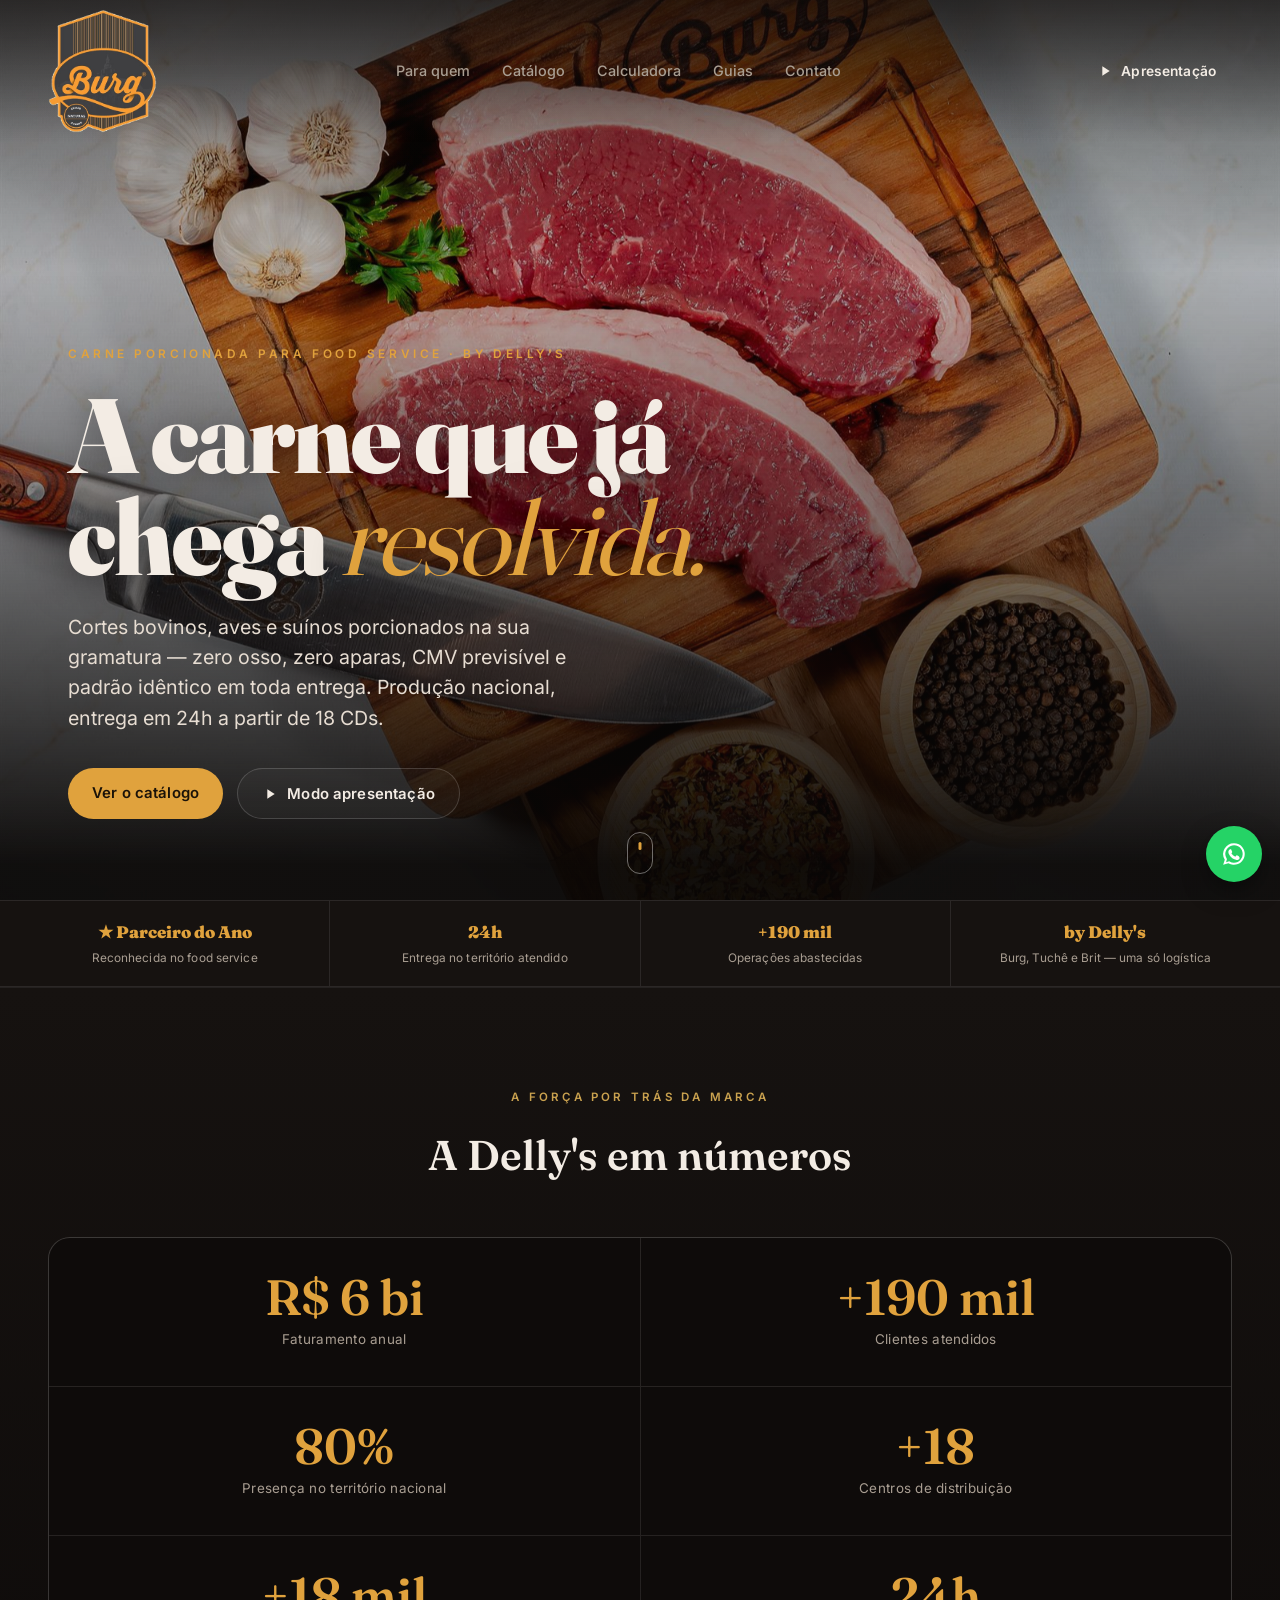
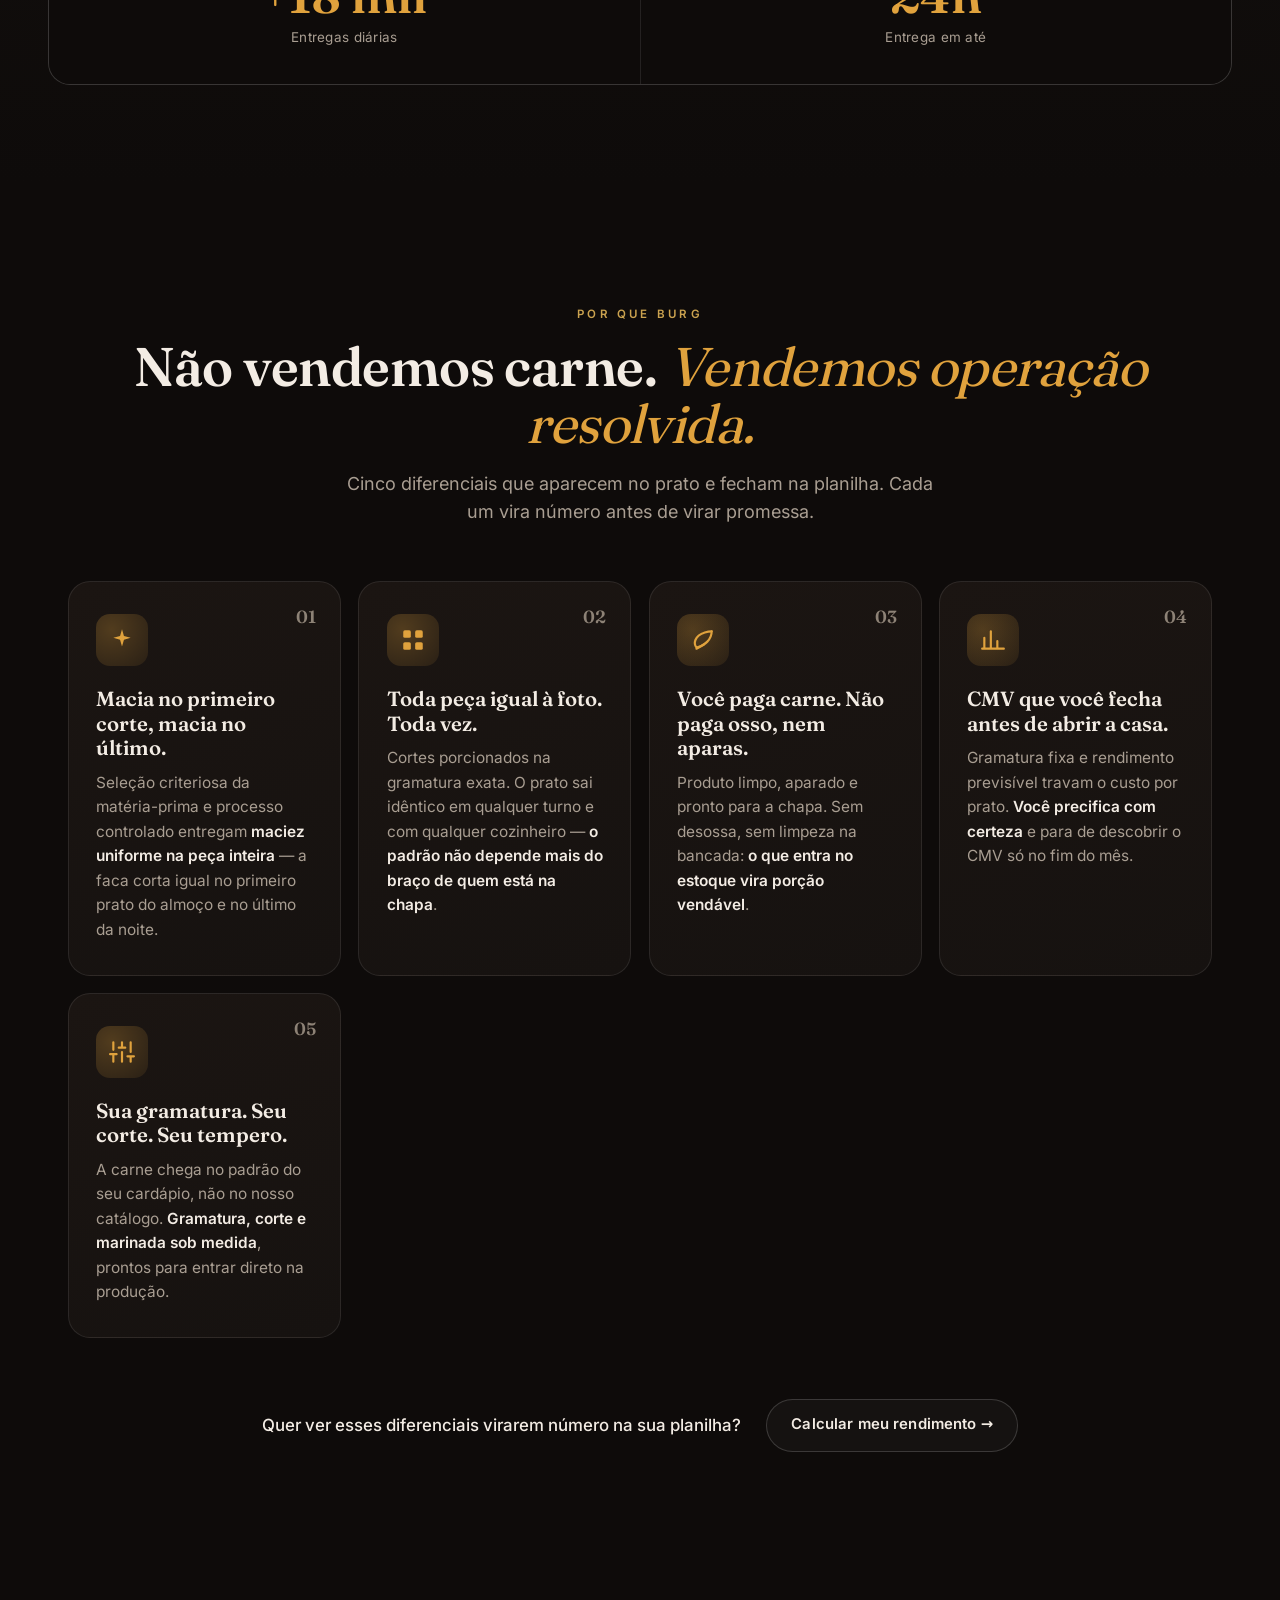
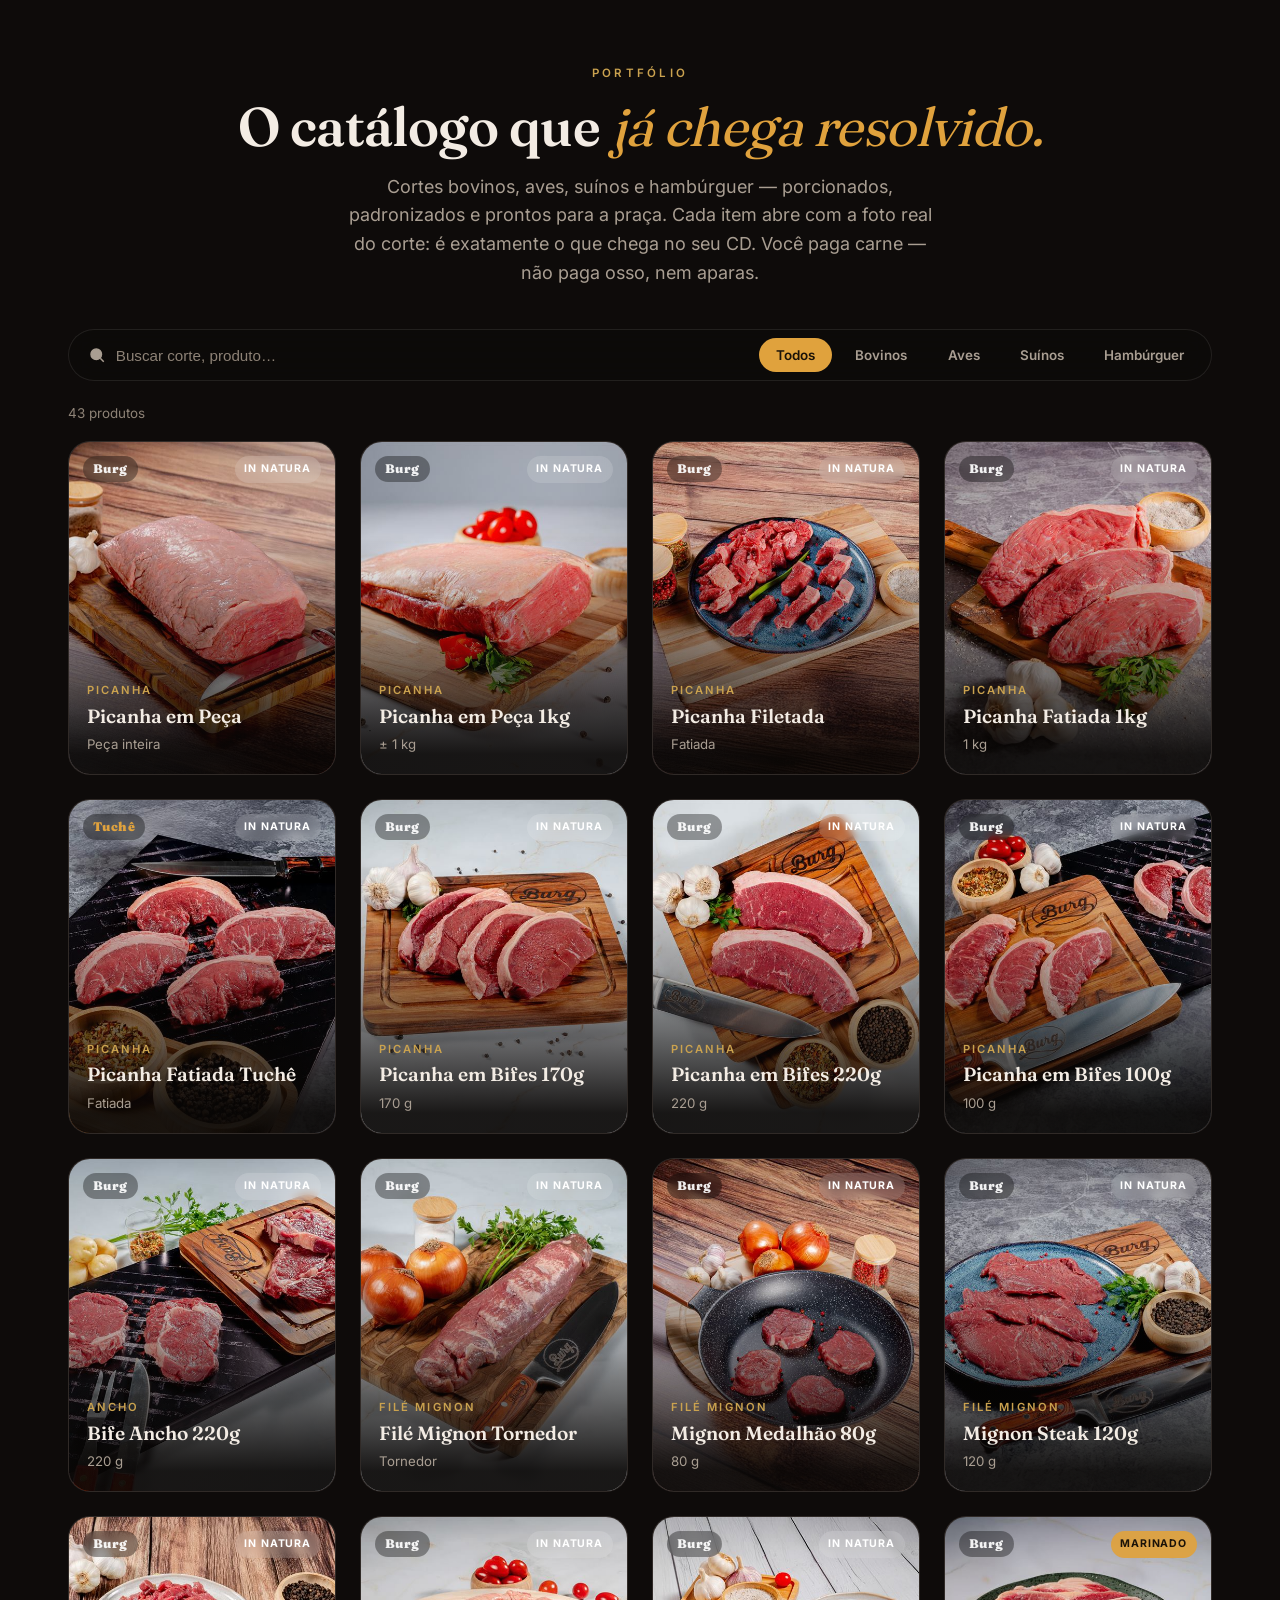
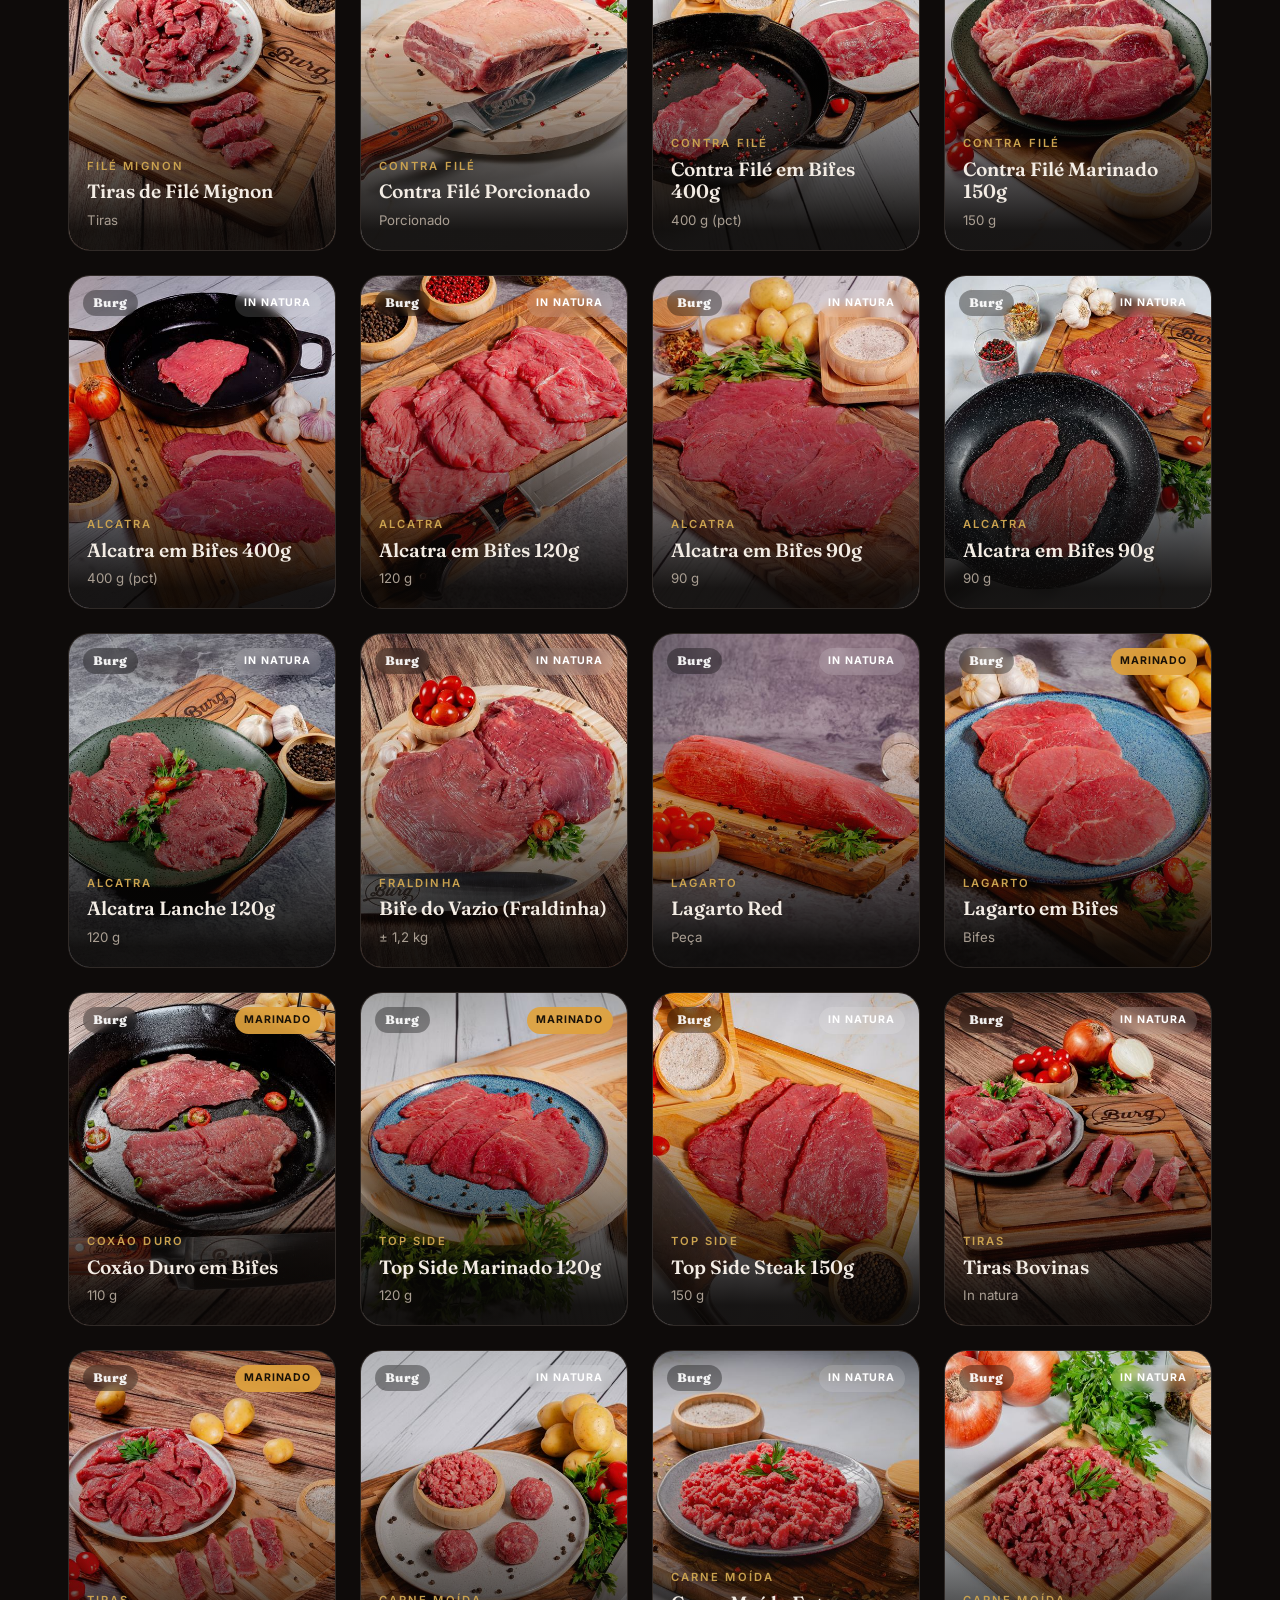
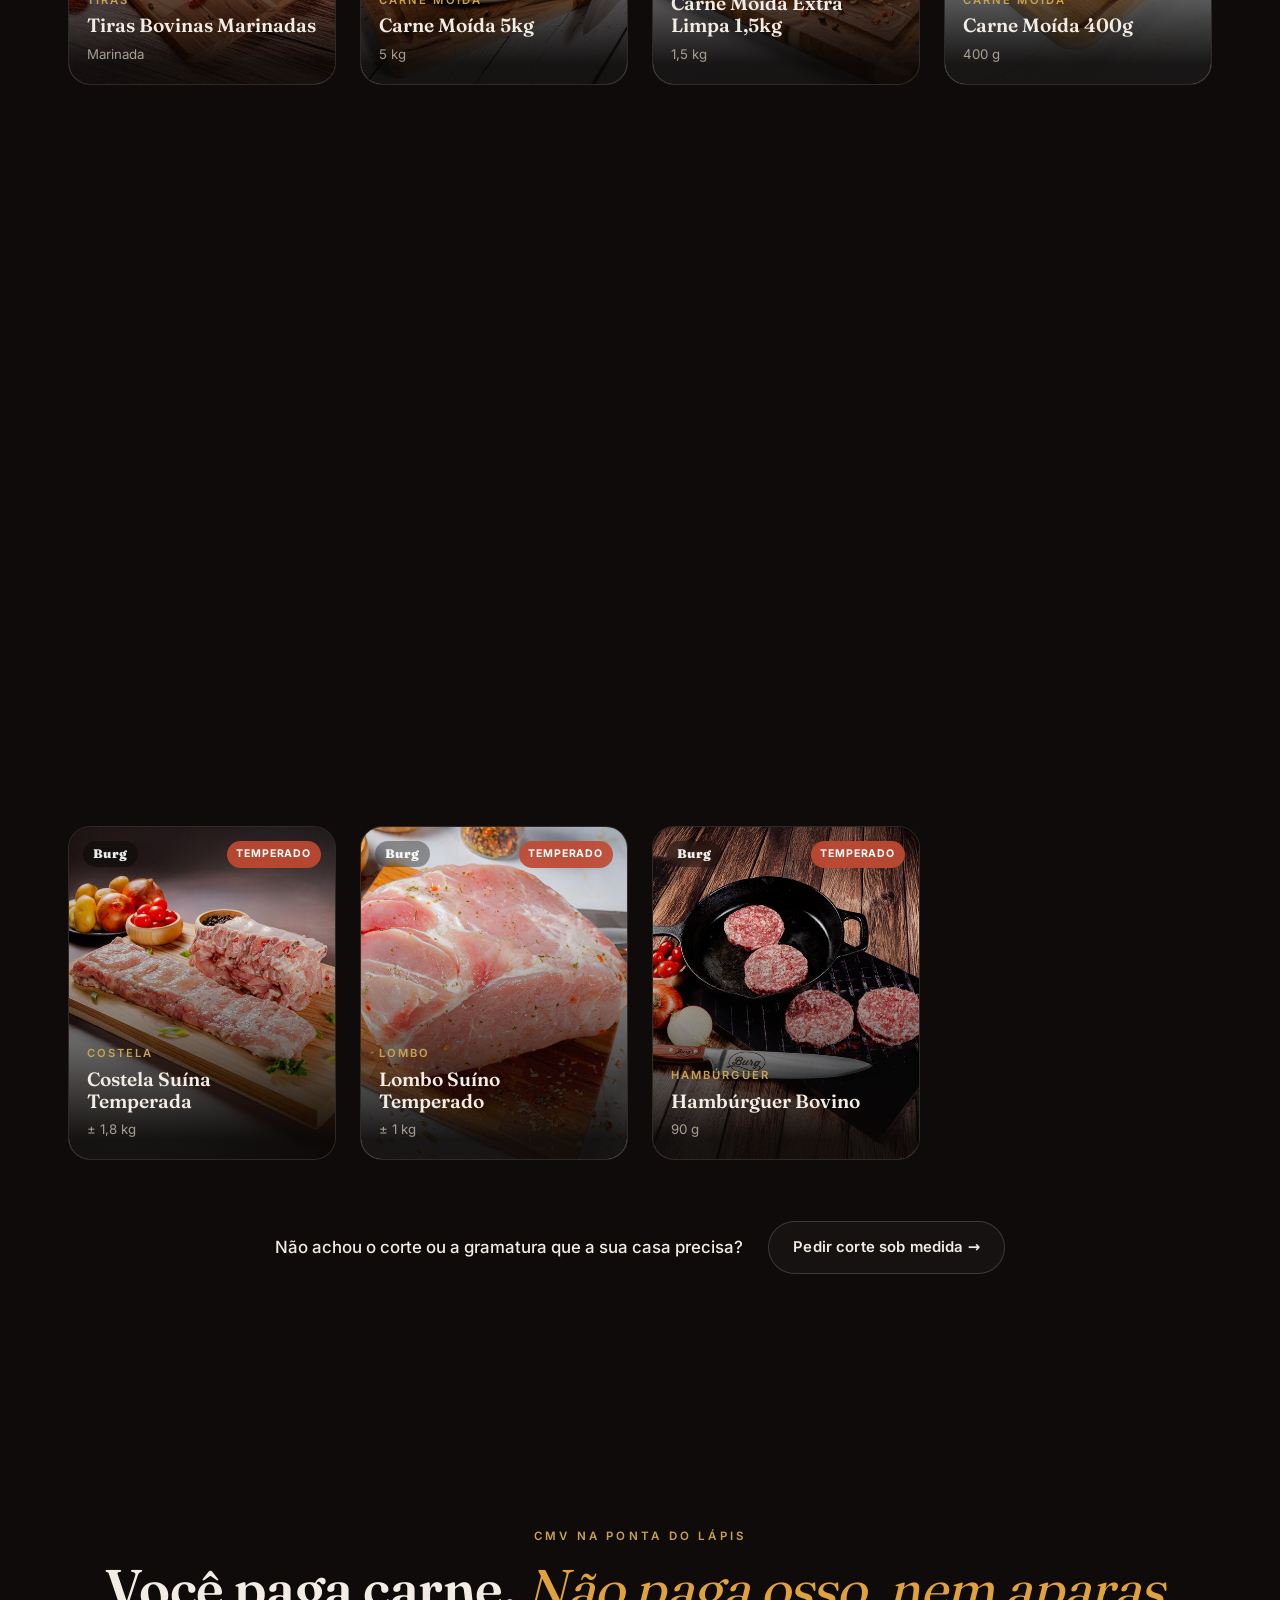
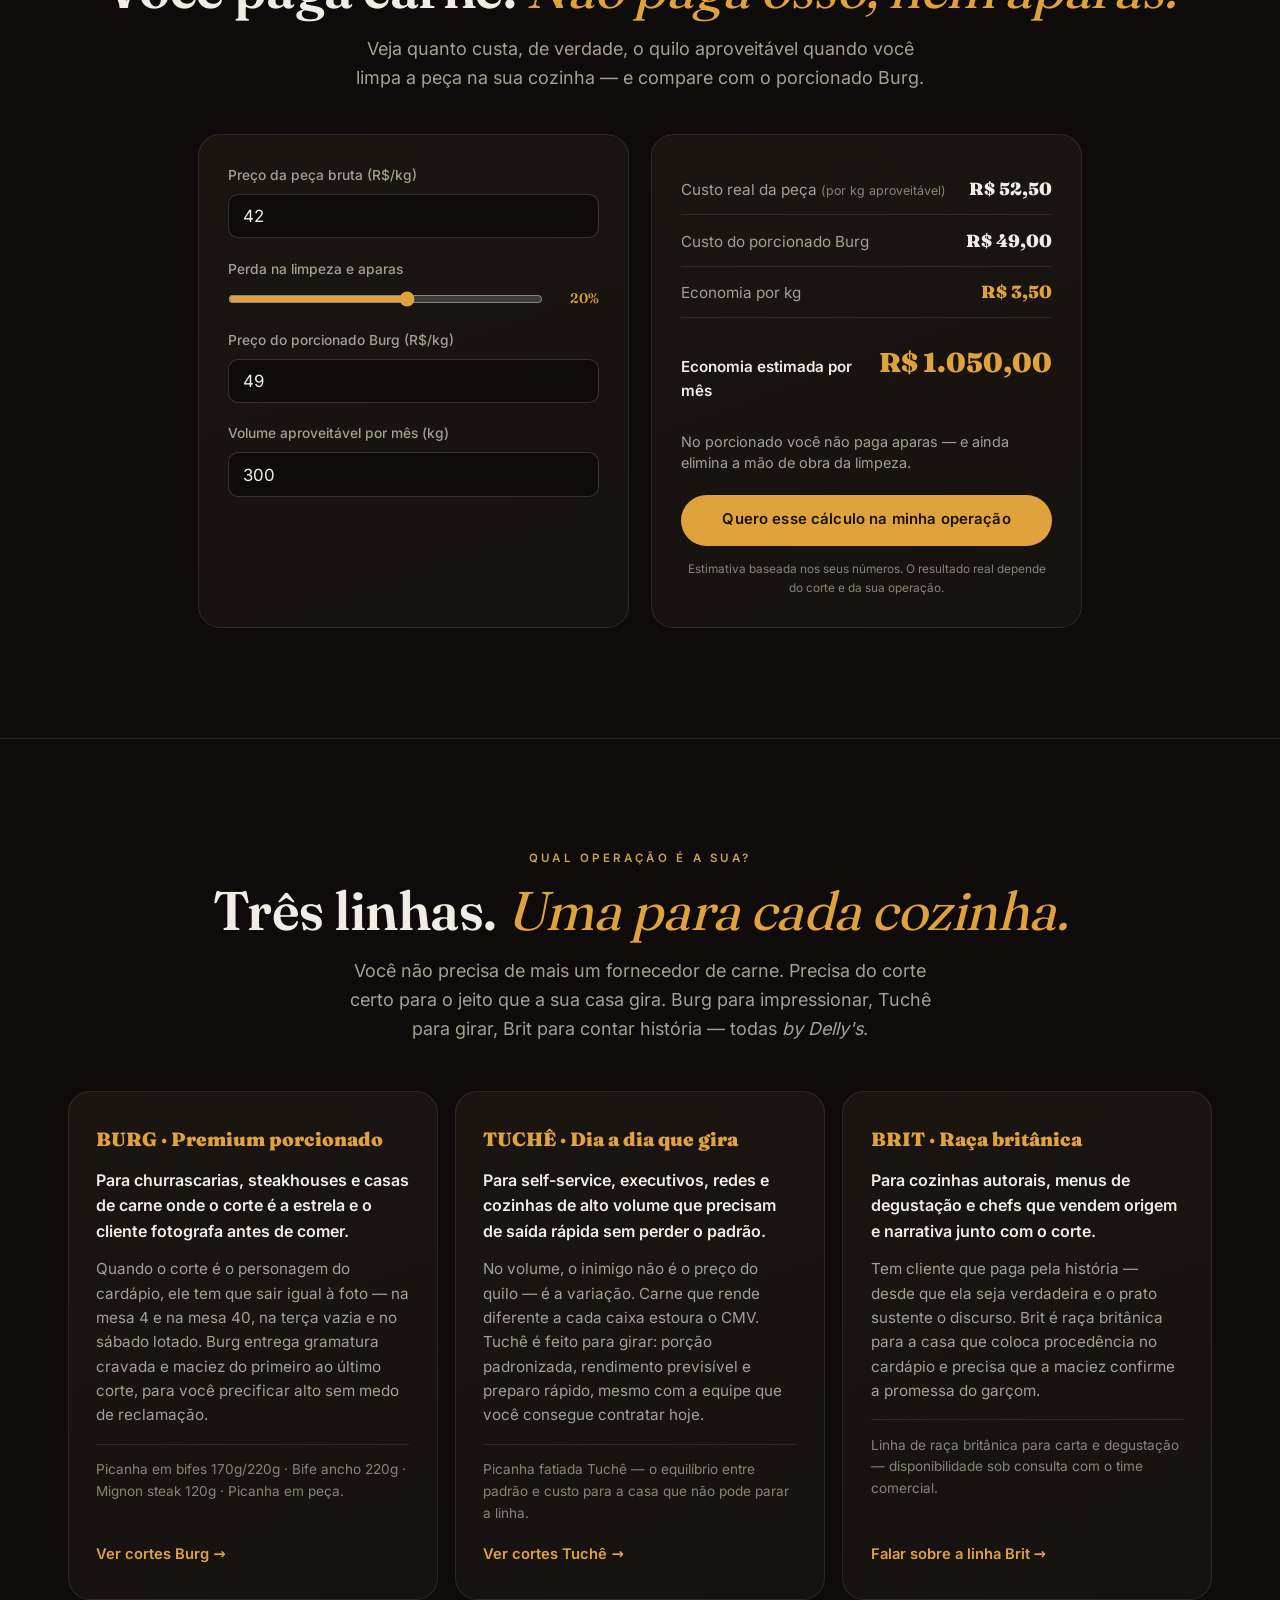
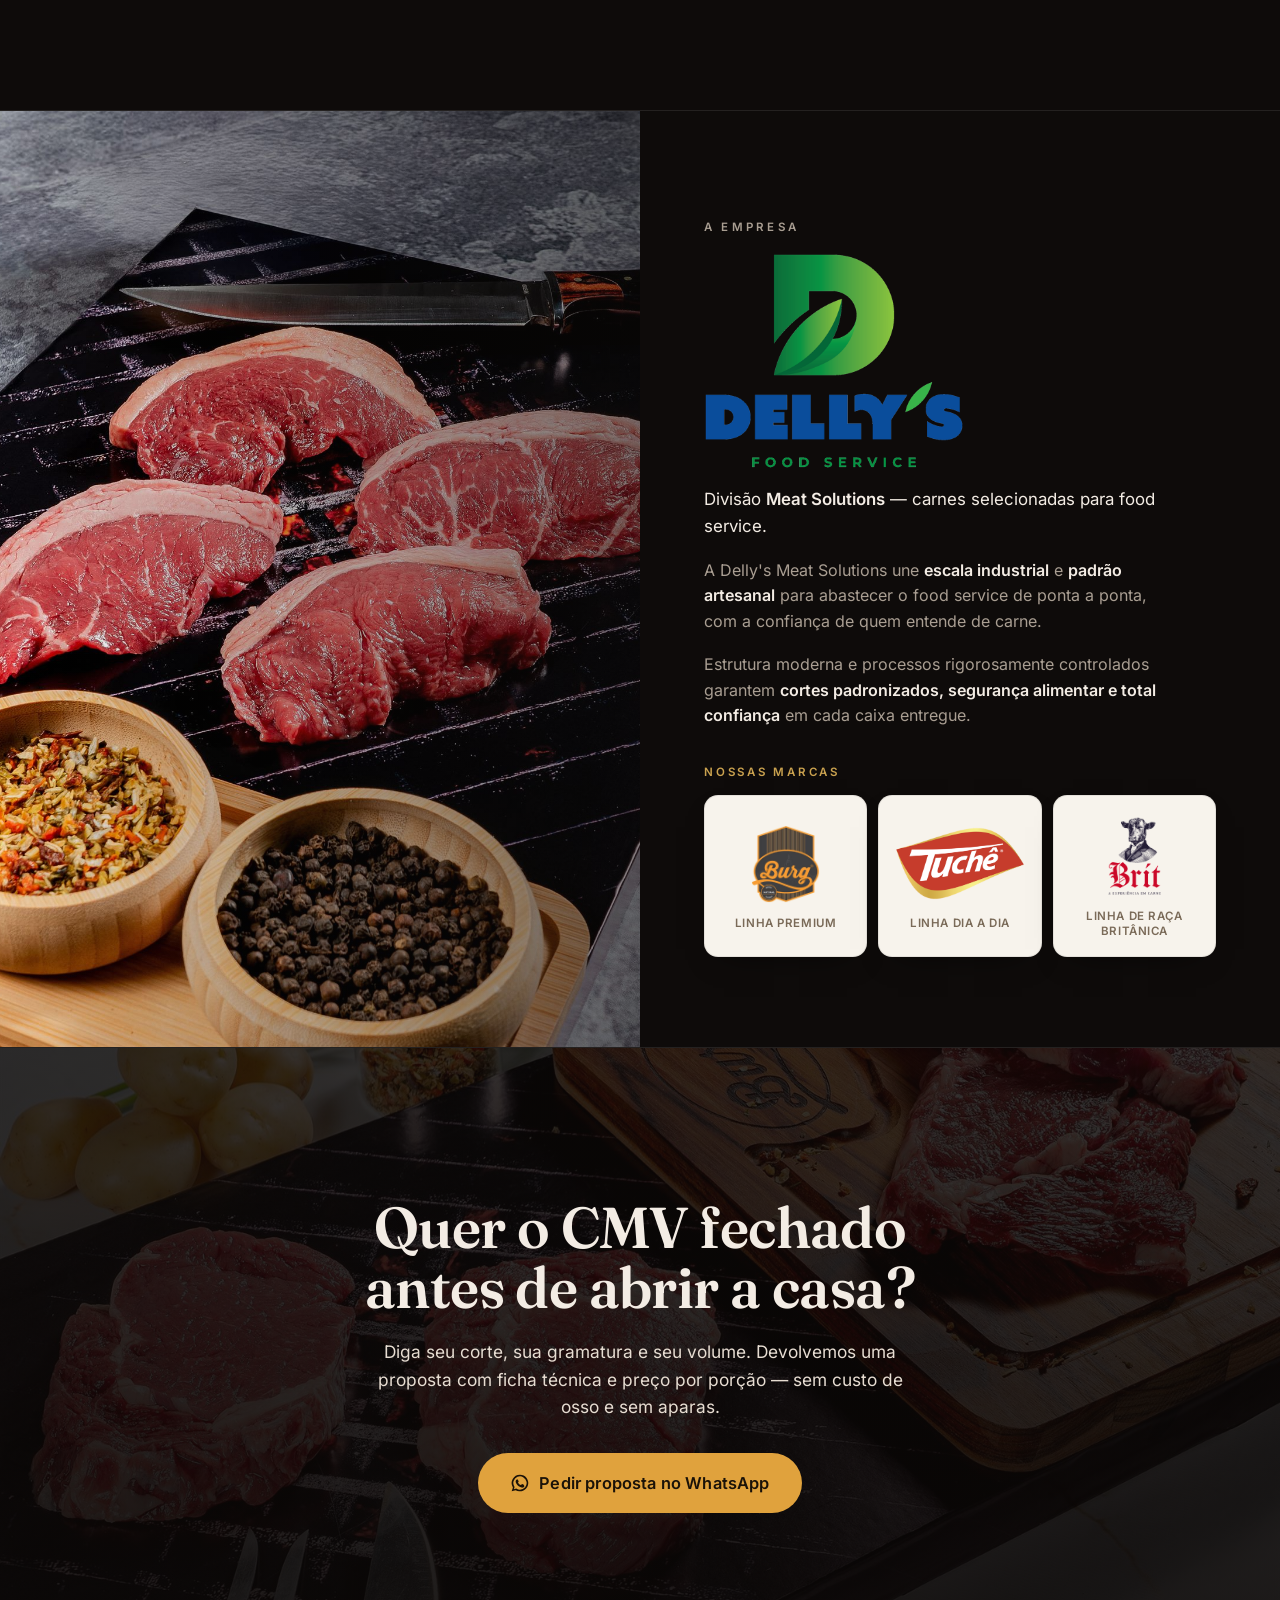
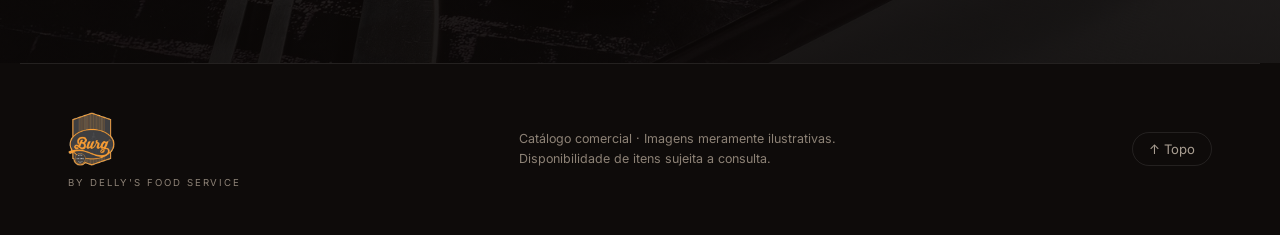
==== commit c0551c2f: "Hub de conteudo SEO: 3 guias-pilar (CMV, padronizacao, ficha tecnica) - site/conteudo/: indice + 3 a" ====
--- a/index.html
+++ b/index.html
@@ -79,7 +79,7 @@
     <a href="#paraquem">Para quem</a>
     <a href="#catalogo">Catálogo</a>
     <a href="#calculadora">Calculadora</a>
-    <a href="#empresa">A Empresa</a>
+    <a href="conteudo/">Guias</a>
     <a href="#contato">Contato</a>
   </nav>
   <div class="hdr__actions">
@@ -278,6 +278,7 @@
   <a href="#paraquem">Para quem</a>
   <a href="#catalogo">Catálogo</a>
   <a href="#calculadora">Calculadora</a>
+  <a href="conteudo/">Guias</a>
   <a href="#empresa">A Empresa</a>
   <a href="#contato">Contato</a>
   <button class="btn btn--line" id="btn-present-3" type="button">Modo apresentação</button>
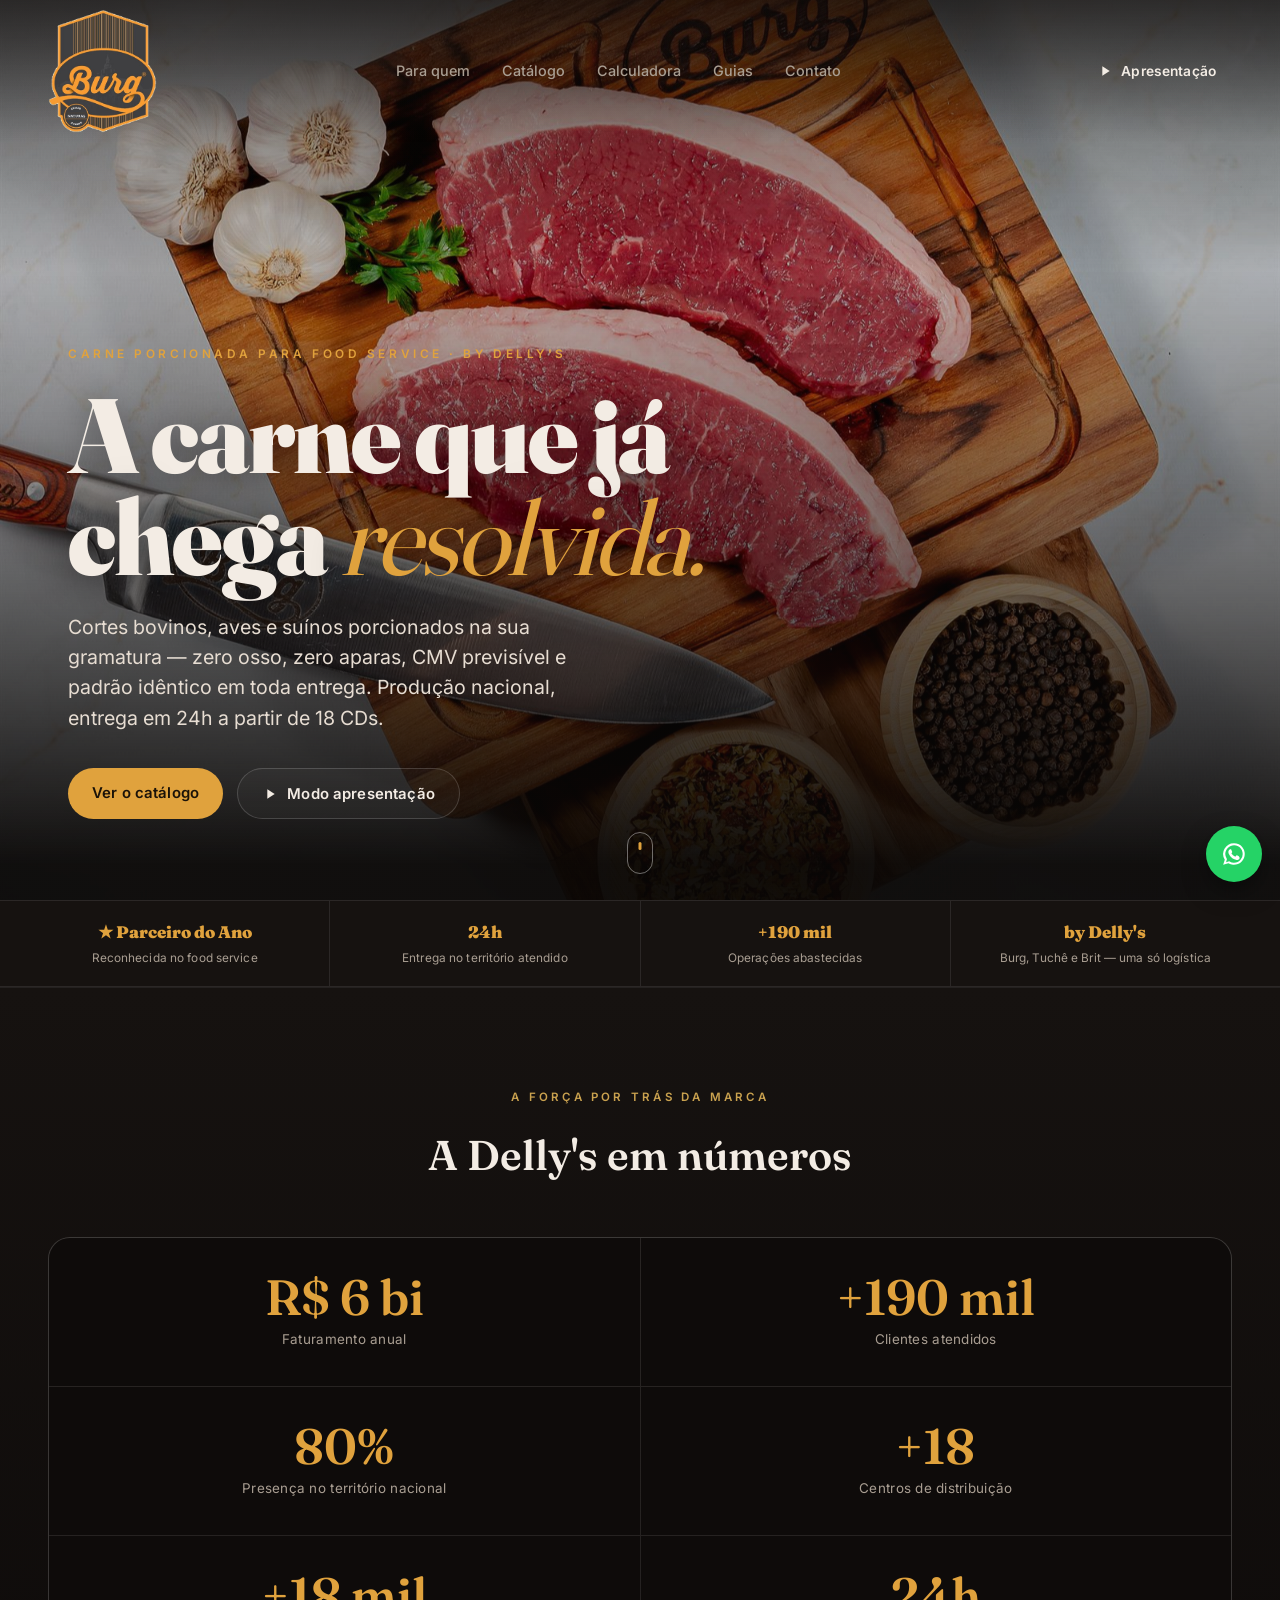
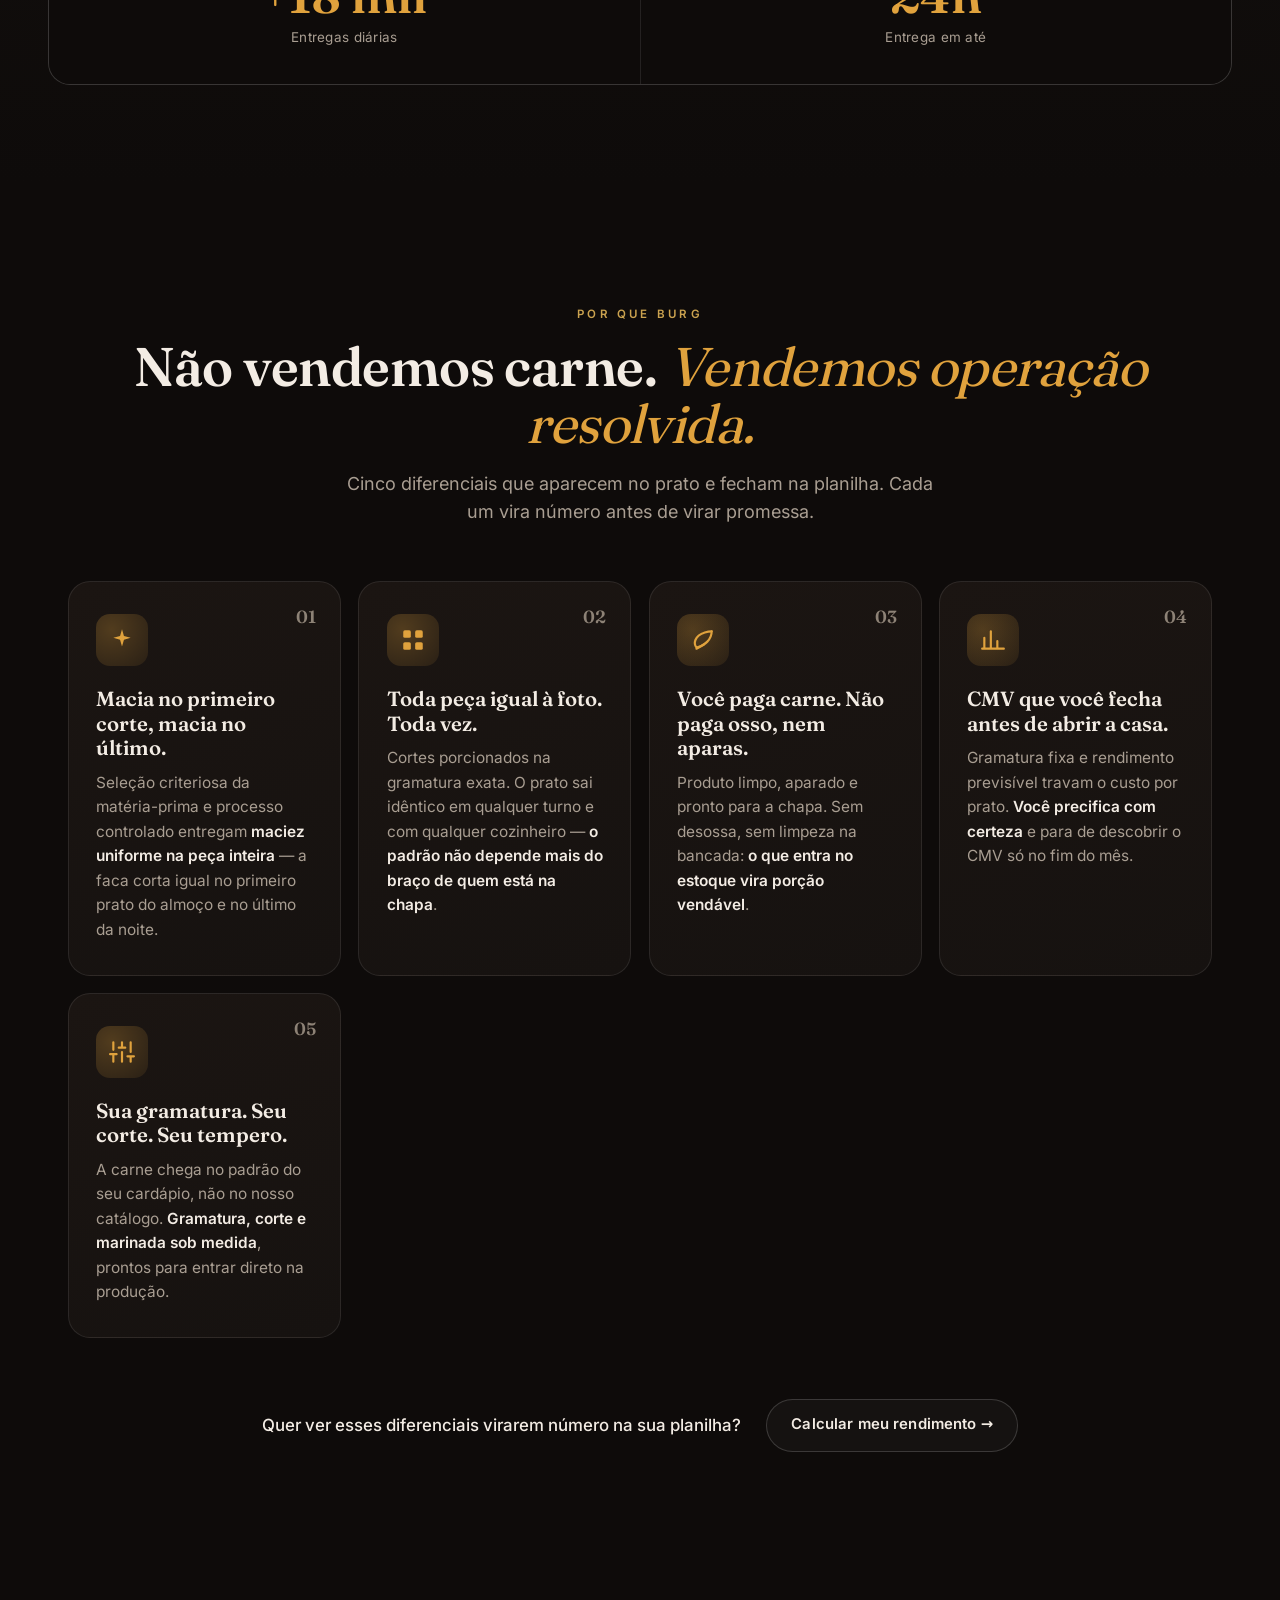
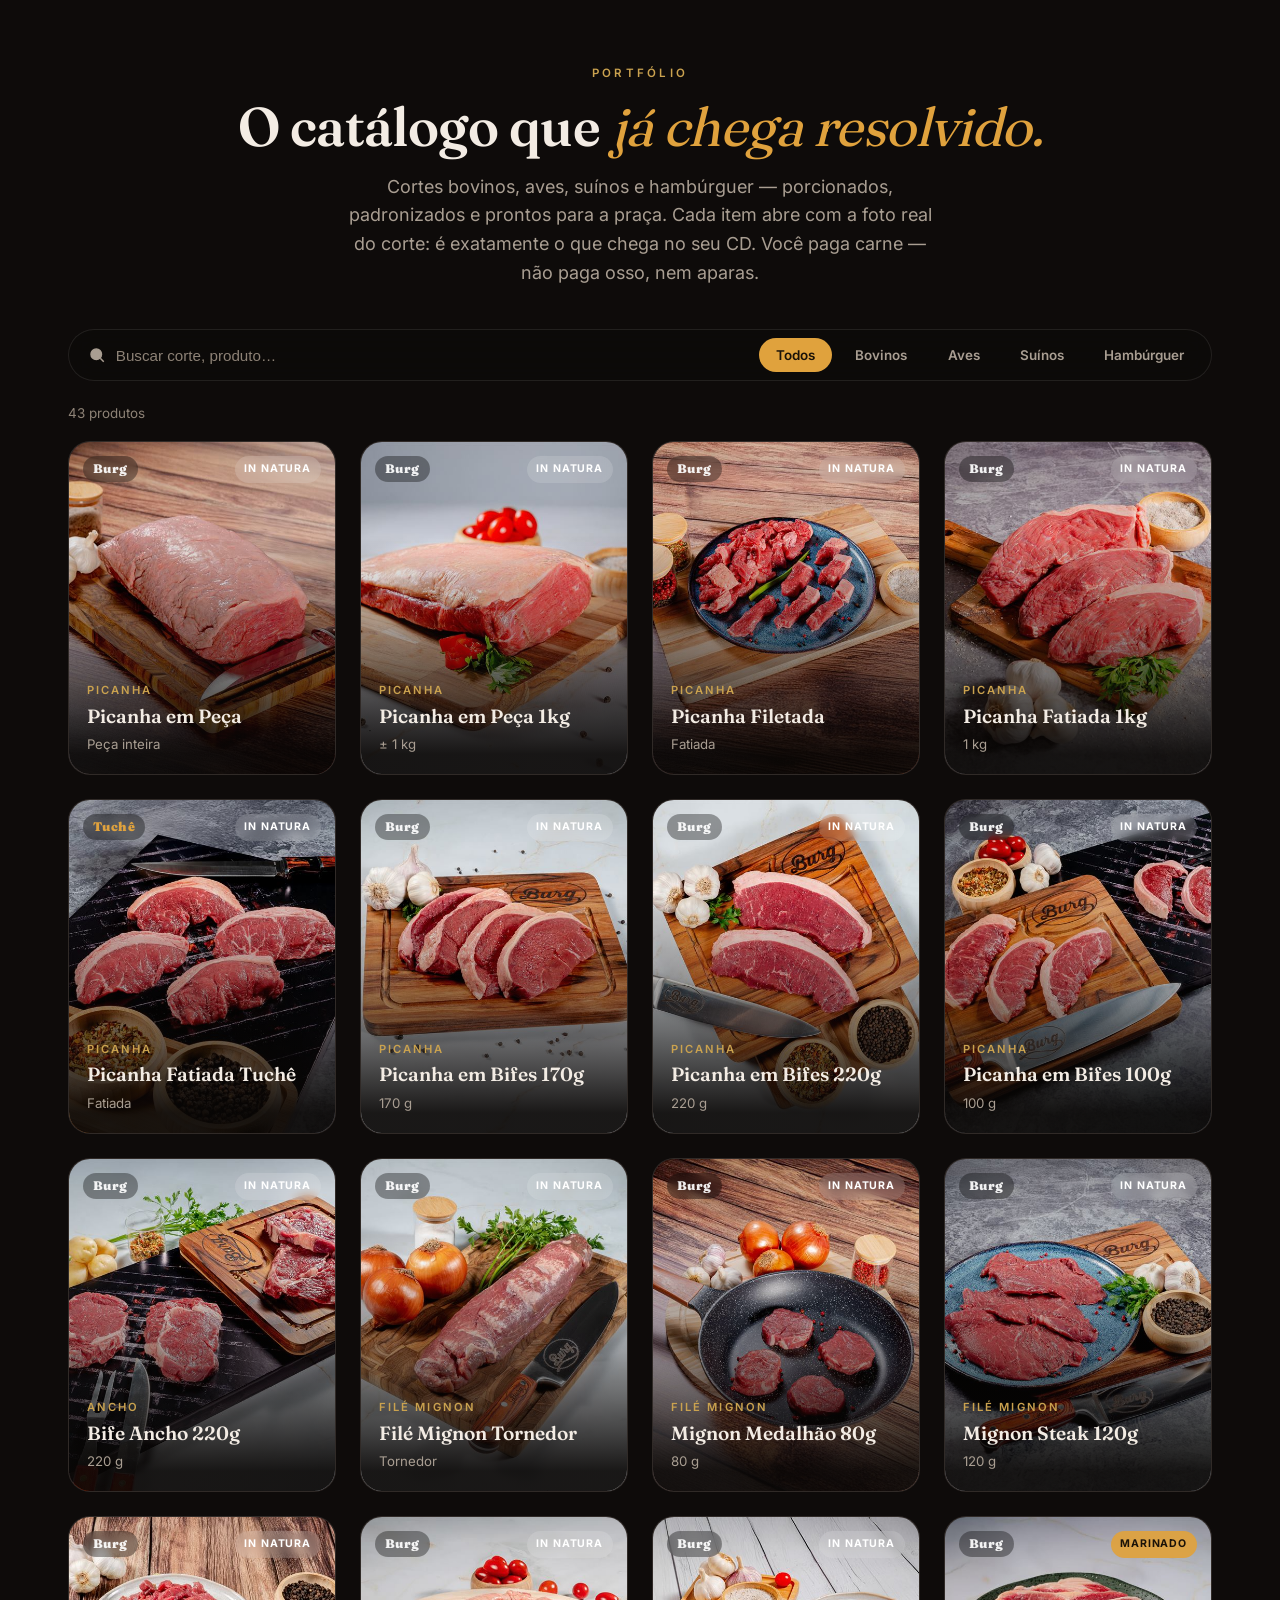
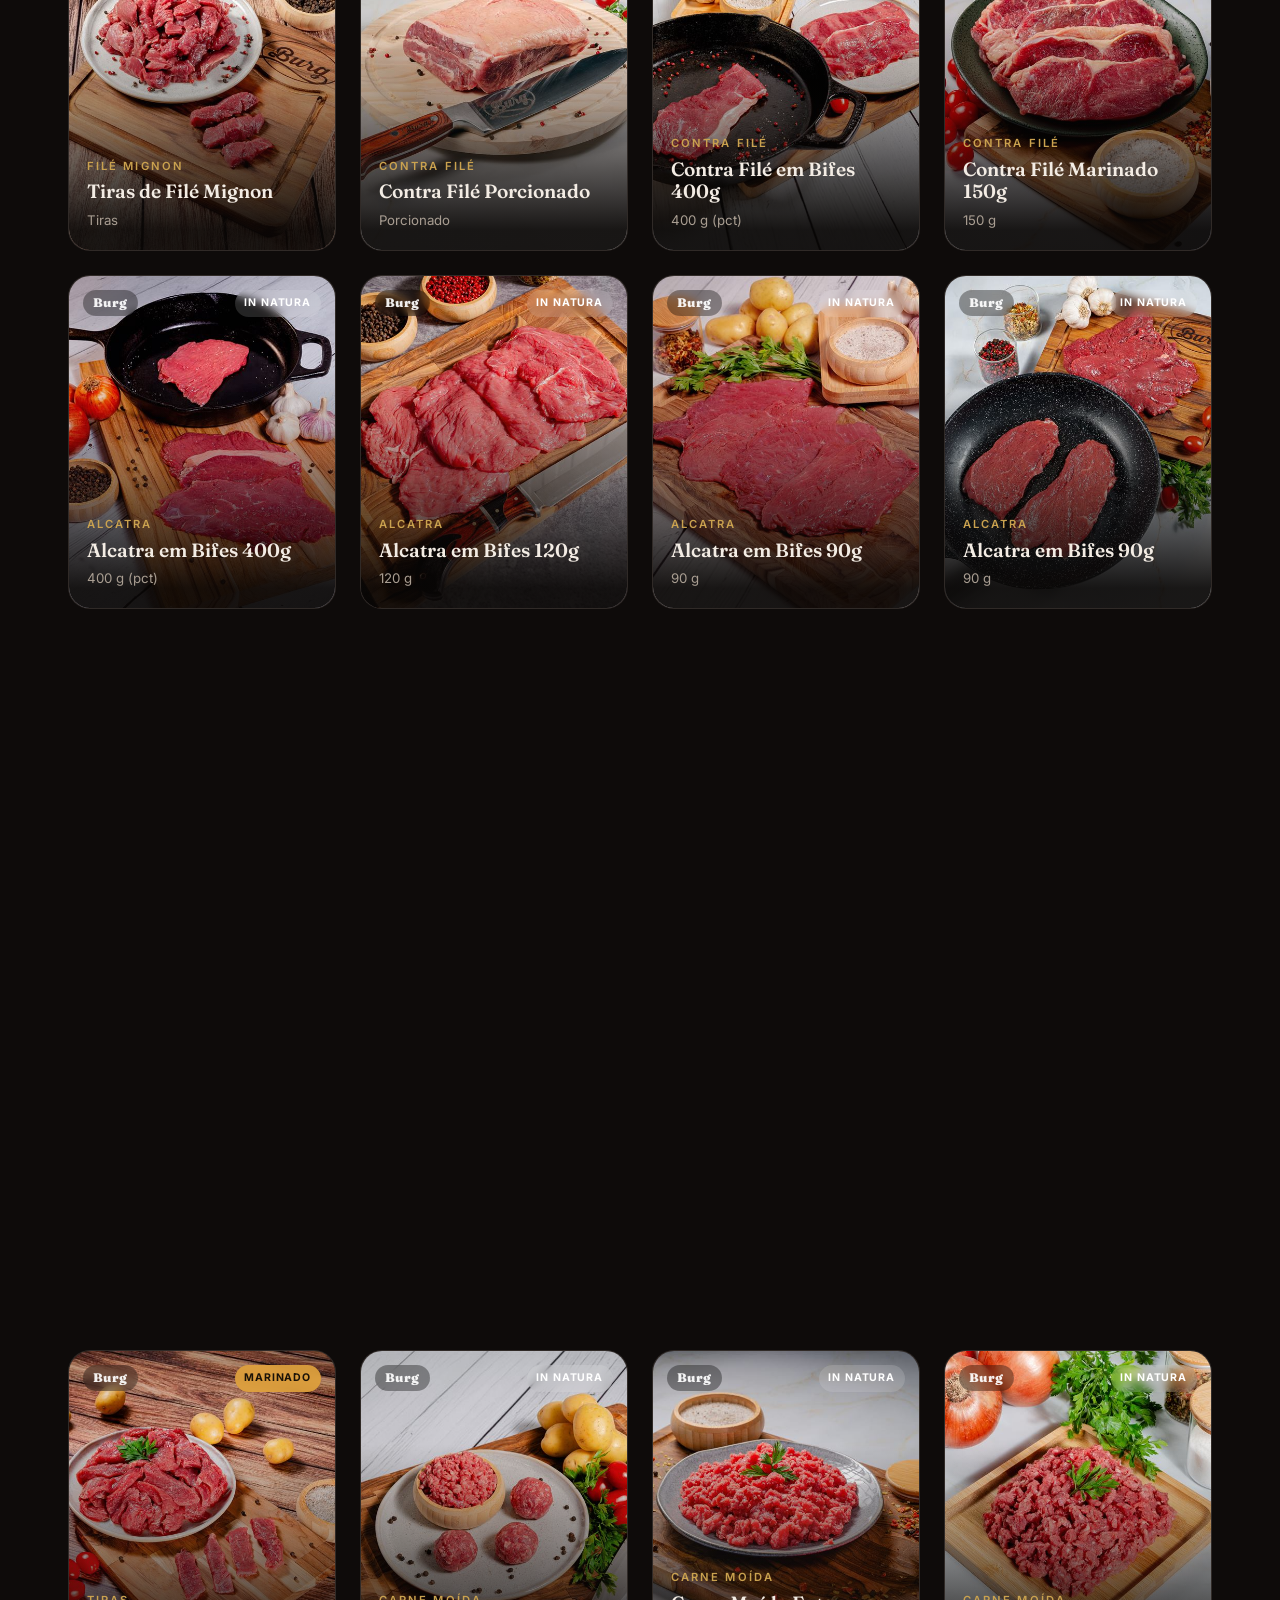
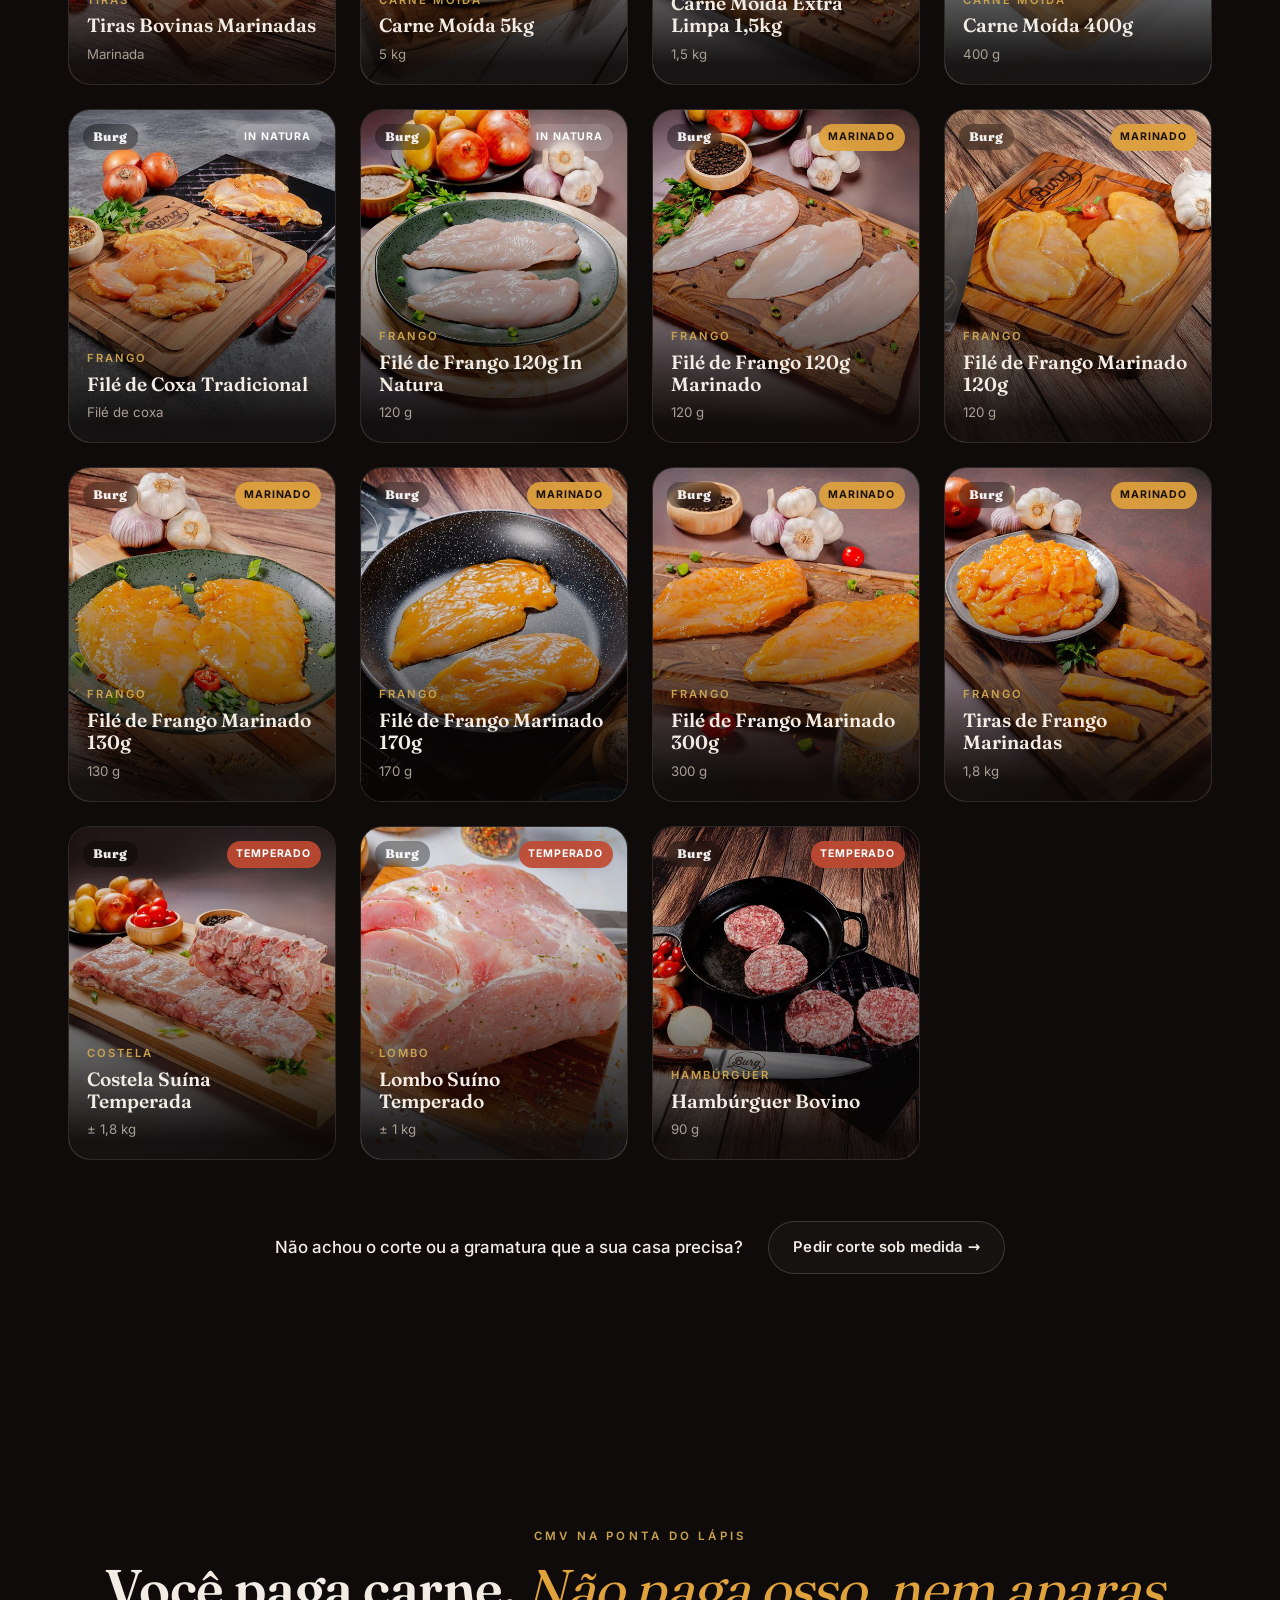
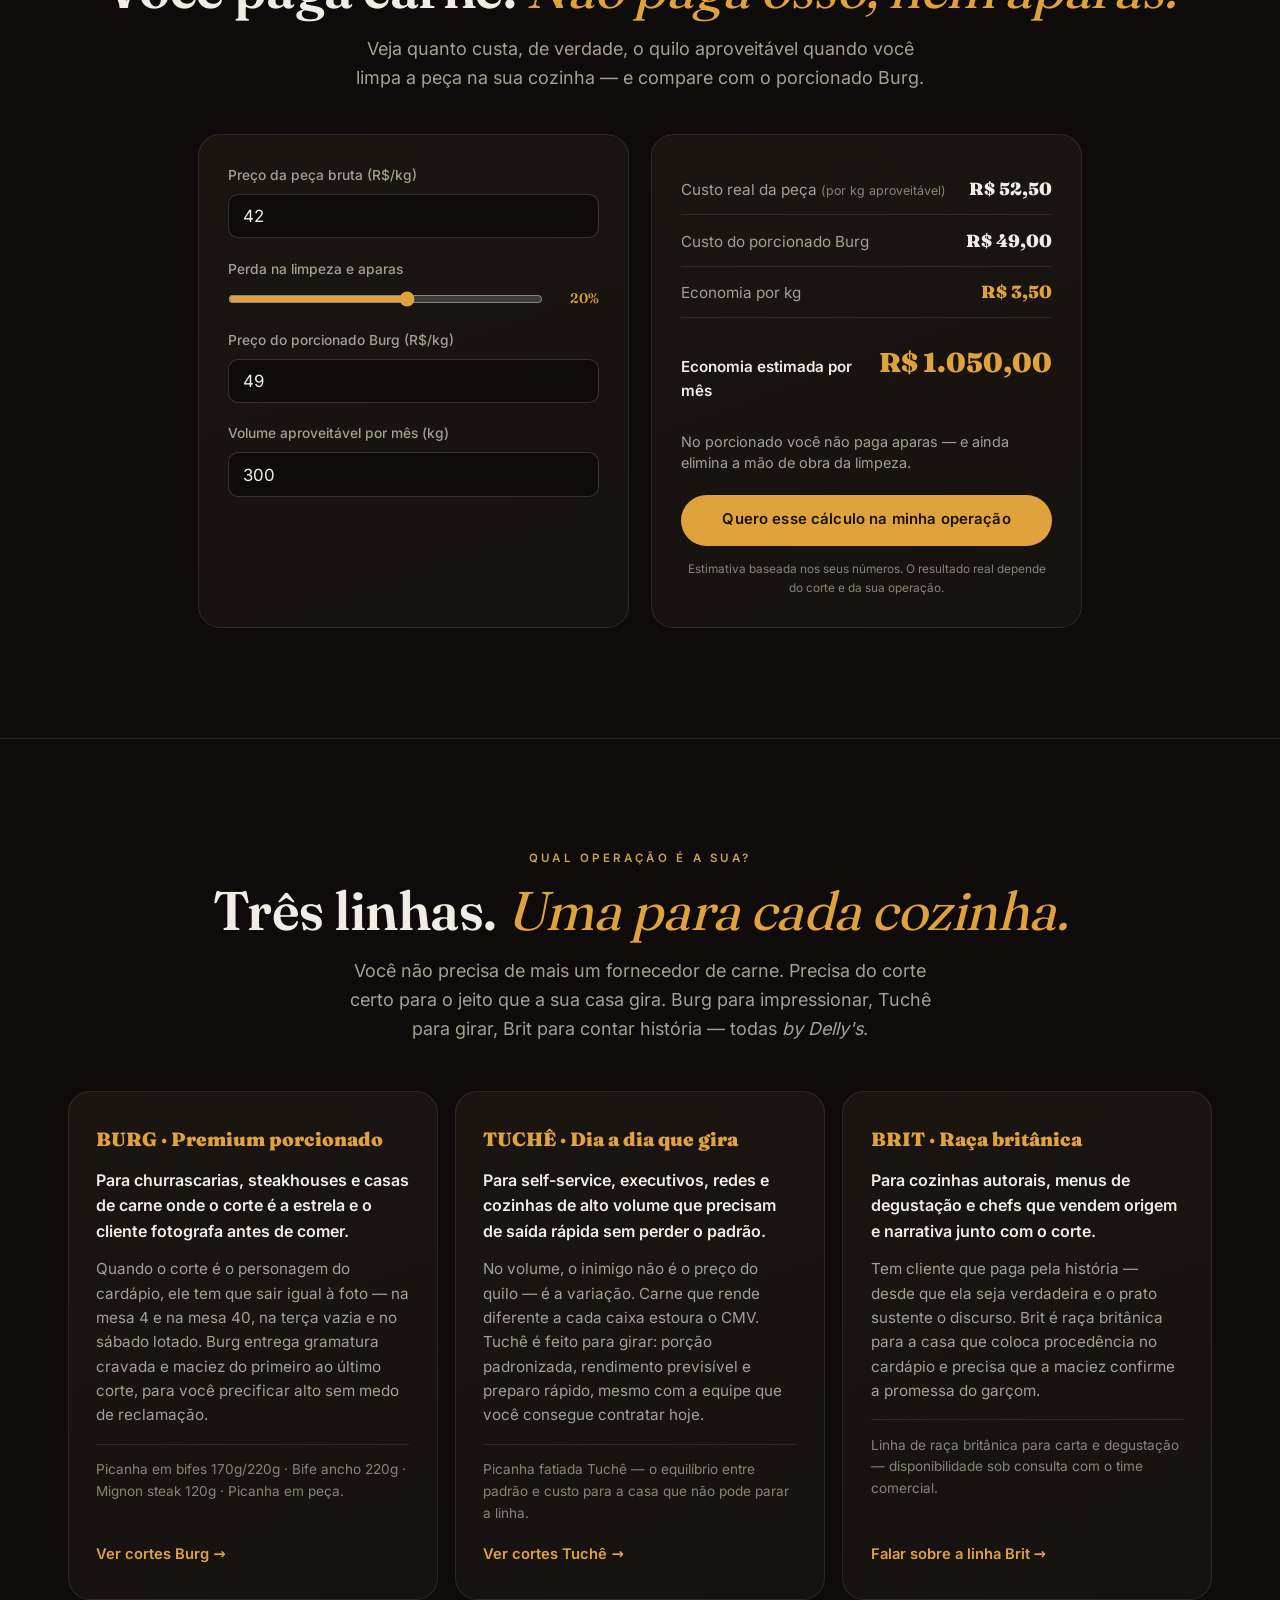
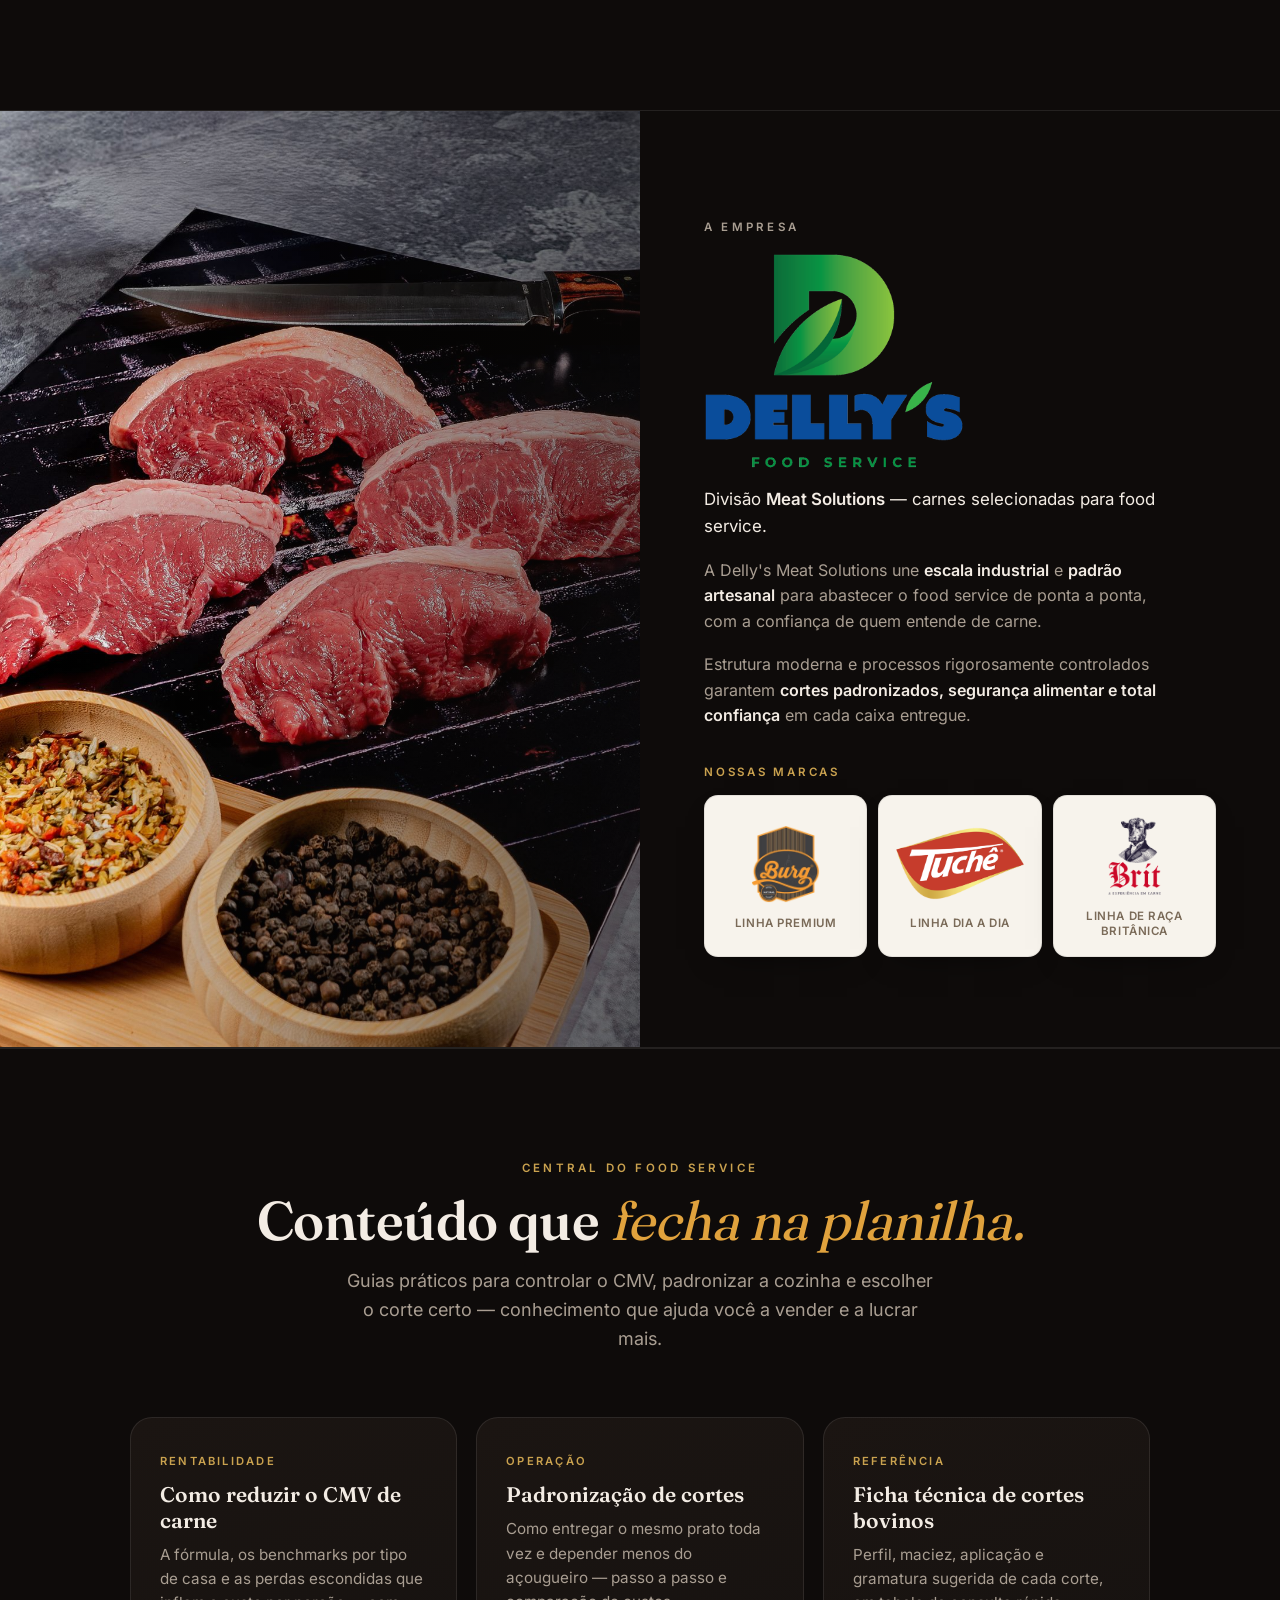
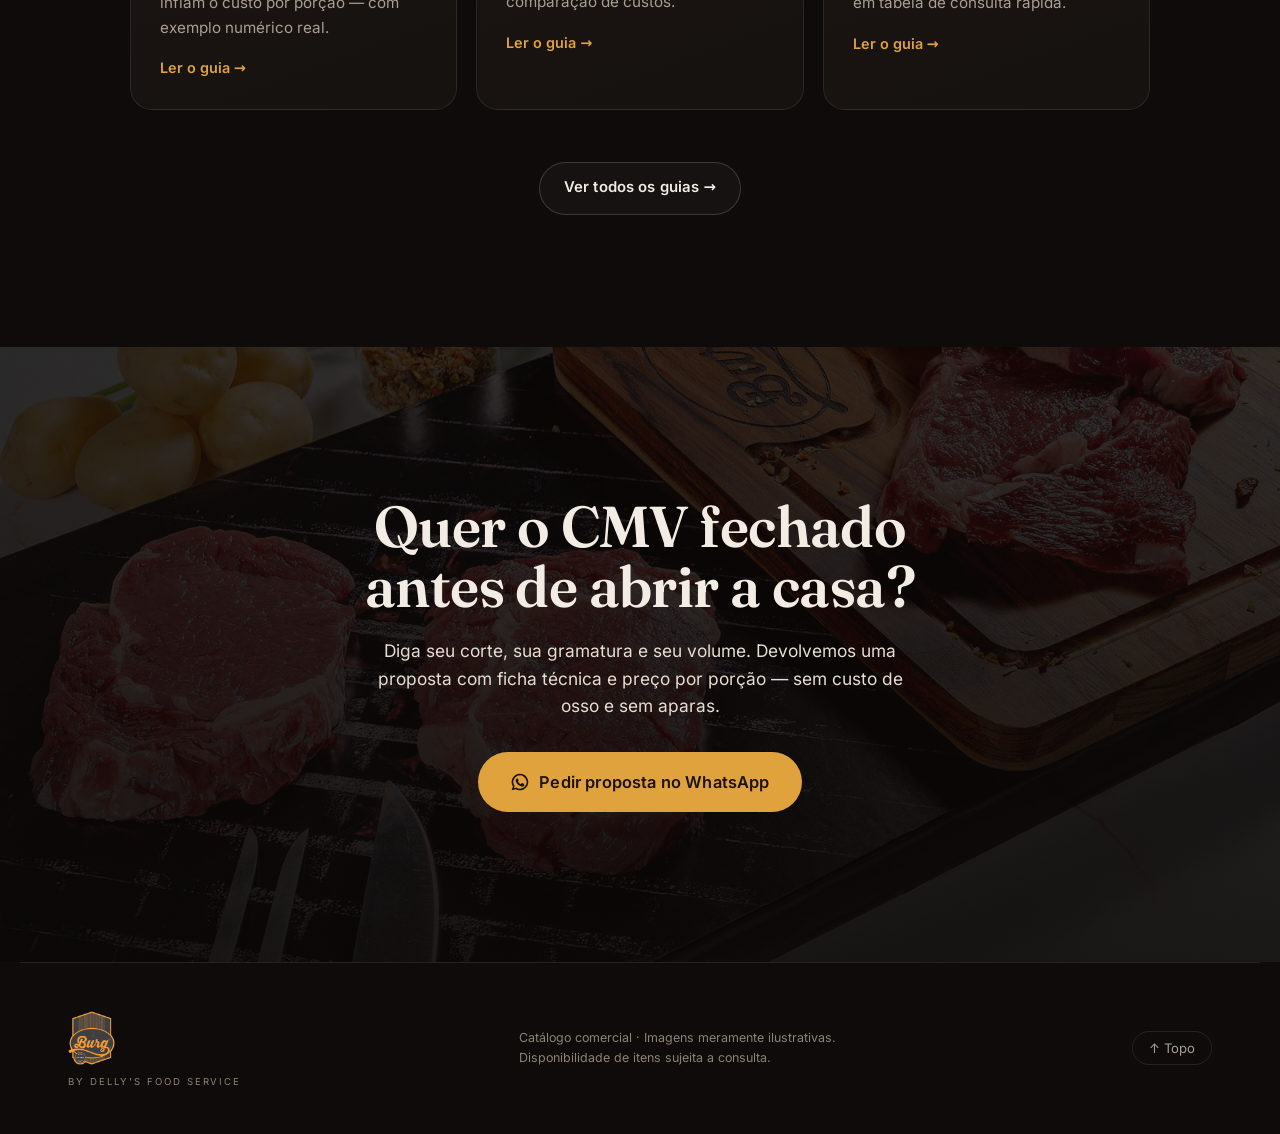
==== commit 4155d23d: "Home: secao "Guias" destacando os 3 artigos do hub de conteudo - nova secao #guias (entre Empresa e " ====
--- a/index.html
+++ b/index.html
@@ -79,7 +79,7 @@
     <a href="#paraquem">Para quem</a>
     <a href="#catalogo">Catálogo</a>
     <a href="#calculadora">Calculadora</a>
-    <a href="conteudo/">Guias</a>
+    <a href="#guias">Guias</a>
     <a href="#contato">Contato</a>
   </nav>
   <div class="hdr__actions">
@@ -255,6 +255,36 @@
     </div>
   </section>
 
+  <!-- ░░ GUIAS / CONTEÚDO ░░ -->
+  <section class="guides" id="guias" aria-label="Guias para food service">
+    <div class="section-head">
+      <p class="kicker">Central do food service</p>
+      <h2 class="section-title">Conteúdo que <em>fecha na planilha.</em></h2>
+      <p class="section-sub">Guias práticos para controlar o CMV, padronizar a cozinha e escolher o corte certo — conhecimento que ajuda você a vender e a lucrar mais.</p>
+    </div>
+    <div class="hub-grid">
+      <a class="hub-card reveal" href="conteudo/reduzir-cmv-carne-restaurante.html">
+        <span class="k">Rentabilidade</span>
+        <h3>Como reduzir o CMV de carne</h3>
+        <p>A fórmula, os benchmarks por tipo de casa e as perdas escondidas que inflam o custo por porção — com exemplo numérico real.</p>
+        <span class="more">Ler o guia →</span>
+      </a>
+      <a class="hub-card reveal" href="conteudo/padronizacao-de-cortes.html">
+        <span class="k">Operação</span>
+        <h3>Padronização de cortes</h3>
+        <p>Como entregar o mesmo prato toda vez e depender menos do açougueiro — passo a passo e comparação de custos.</p>
+        <span class="more">Ler o guia →</span>
+      </a>
+      <a class="hub-card reveal" href="conteudo/ficha-tecnica-cortes-bovinos.html">
+        <span class="k">Referência</span>
+        <h3>Ficha técnica de cortes bovinos</h3>
+        <p>Perfil, maciez, aplicação e gramatura sugerida de cada corte, em tabela de consulta rápida.</p>
+        <span class="more">Ler o guia →</span>
+      </a>
+    </div>
+    <div class="midcta"><a class="btn btn--line" href="conteudo/">Ver todos os guias →</a></div>
+  </section>
+
   <!-- ░░ CONTATO ░░ -->
   <section class="cta" id="contato">
     <h2 class="cta__title">Quer o CMV fechado<br>antes de abrir a casa?</h2>
@@ -278,7 +308,7 @@
   <a href="#paraquem">Para quem</a>
   <a href="#catalogo">Catálogo</a>
   <a href="#calculadora">Calculadora</a>
-  <a href="conteudo/">Guias</a>
+  <a href="#guias">Guias</a>
   <a href="#empresa">A Empresa</a>
   <a href="#contato">Contato</a>
   <button class="btn btn--line" id="btn-present-3" type="button">Modo apresentação</button>
--- a/assets/css/styles.css
+++ b/assets/css/styles.css
@@ -388,7 +388,7 @@
 .hub-card{display:block;background:linear-gradient(160deg,var(--surface),var(--bg-2));border:1px solid var(--line);border-radius:var(--r-lg);padding:1.8rem;transition:.4s var(--ease)}
 .hub-card:hover{transform:translateY(-5px);border-color:var(--line-2);box-shadow:0 22px 46px -24px rgba(0,0,0,.8)}
 .hub-card .k{font-size:.7rem;letter-spacing:.2em;text-transform:uppercase;color:var(--gold-2);font-weight:600}
-.hub-card h2{font-family:var(--serif);font-weight:600;font-size:1.32rem;margin:.6rem 0;line-height:1.2}
+.hub-card h2,.hub-card h3{font-family:var(--serif);font-weight:600;font-size:1.32rem;margin:.6rem 0;line-height:1.2}
 .hub-card p{color:var(--muted);font-size:.95rem}
 .hub-card .more{color:var(--gold);font-size:.9rem;font-weight:600;margin-top:1rem;display:inline-block}
 
@@ -448,3 +448,8 @@
   .audience__grid{grid-template-columns:1fr}
   .trustbar__items{grid-template-columns:repeat(2,1fr)}
 }
+
+/* ============ GUIAS (na home) ============ */
+.guides{padding:clamp(60px,9vw,110px) 0;border-top:1px solid var(--line)}
+.guides .hub-grid{margin-top:2.6rem;padding-bottom:0}
+.guides .midcta{margin-top:1.8rem}
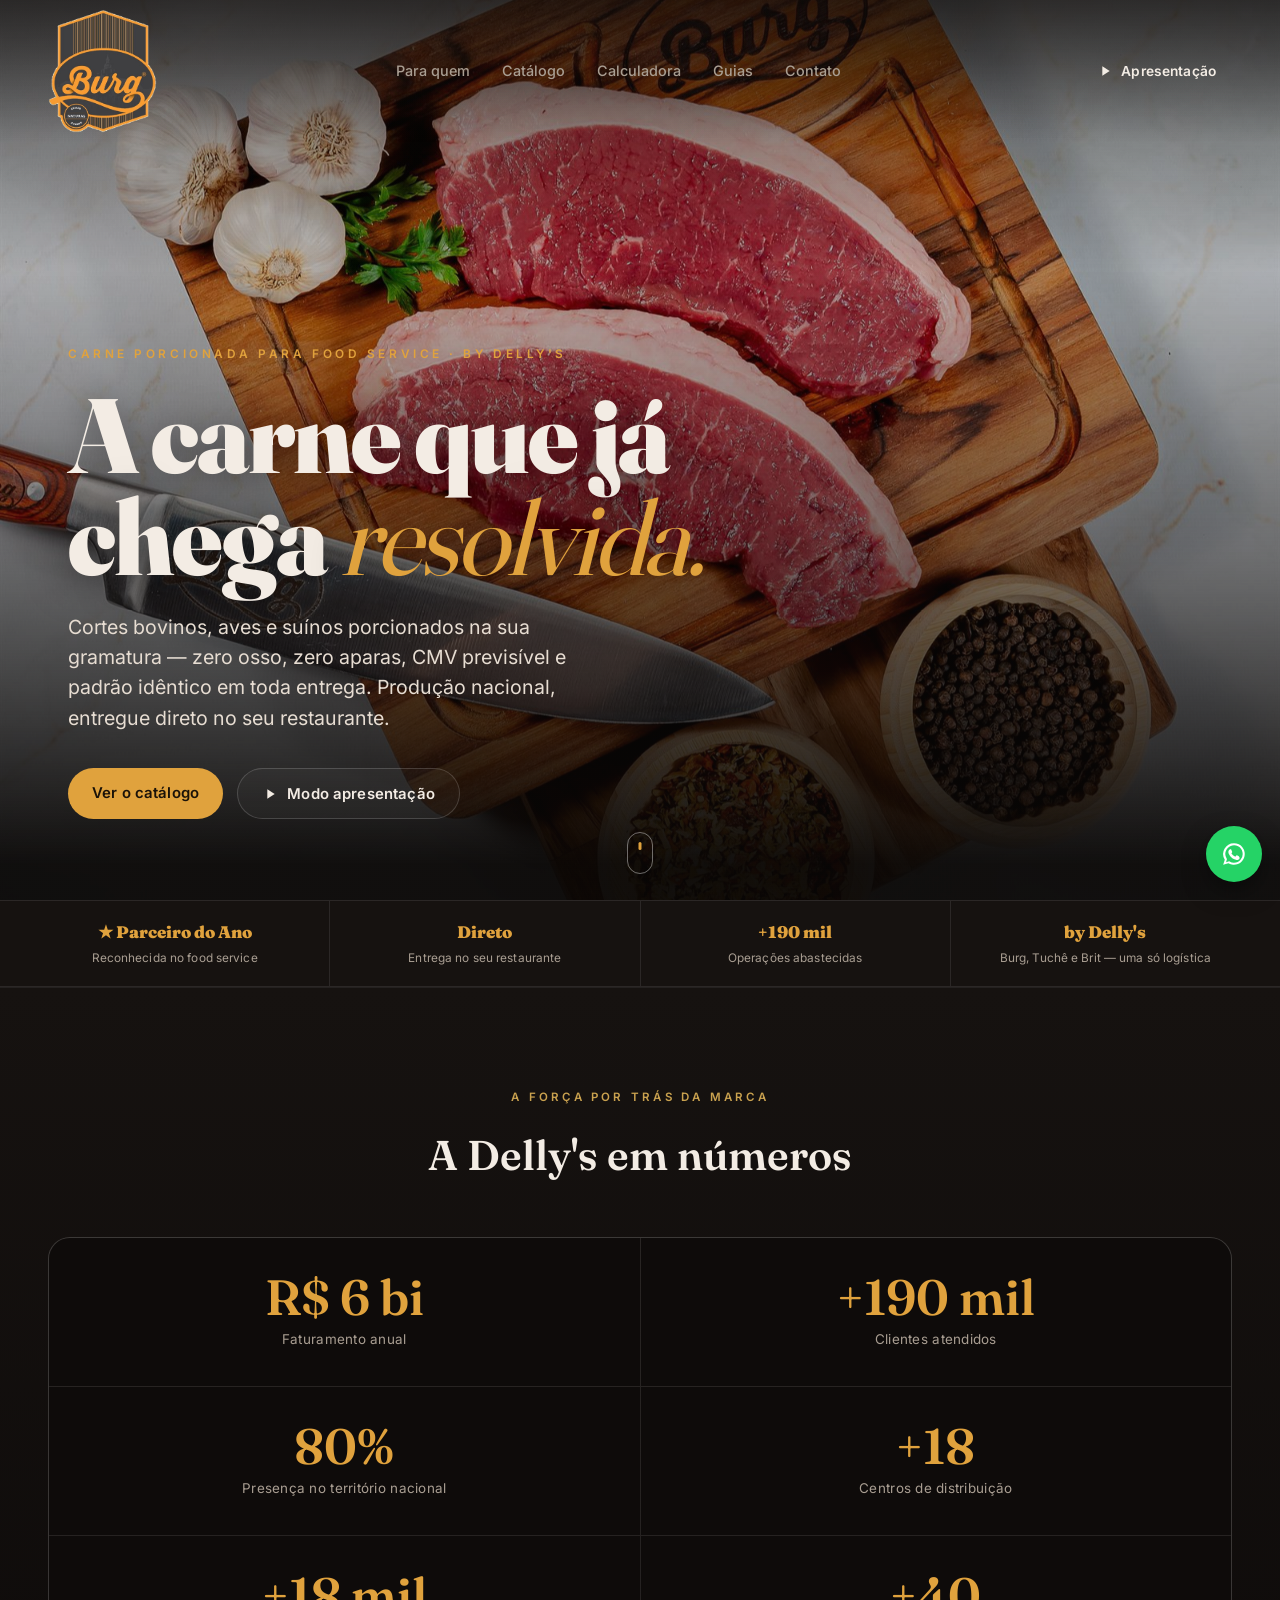
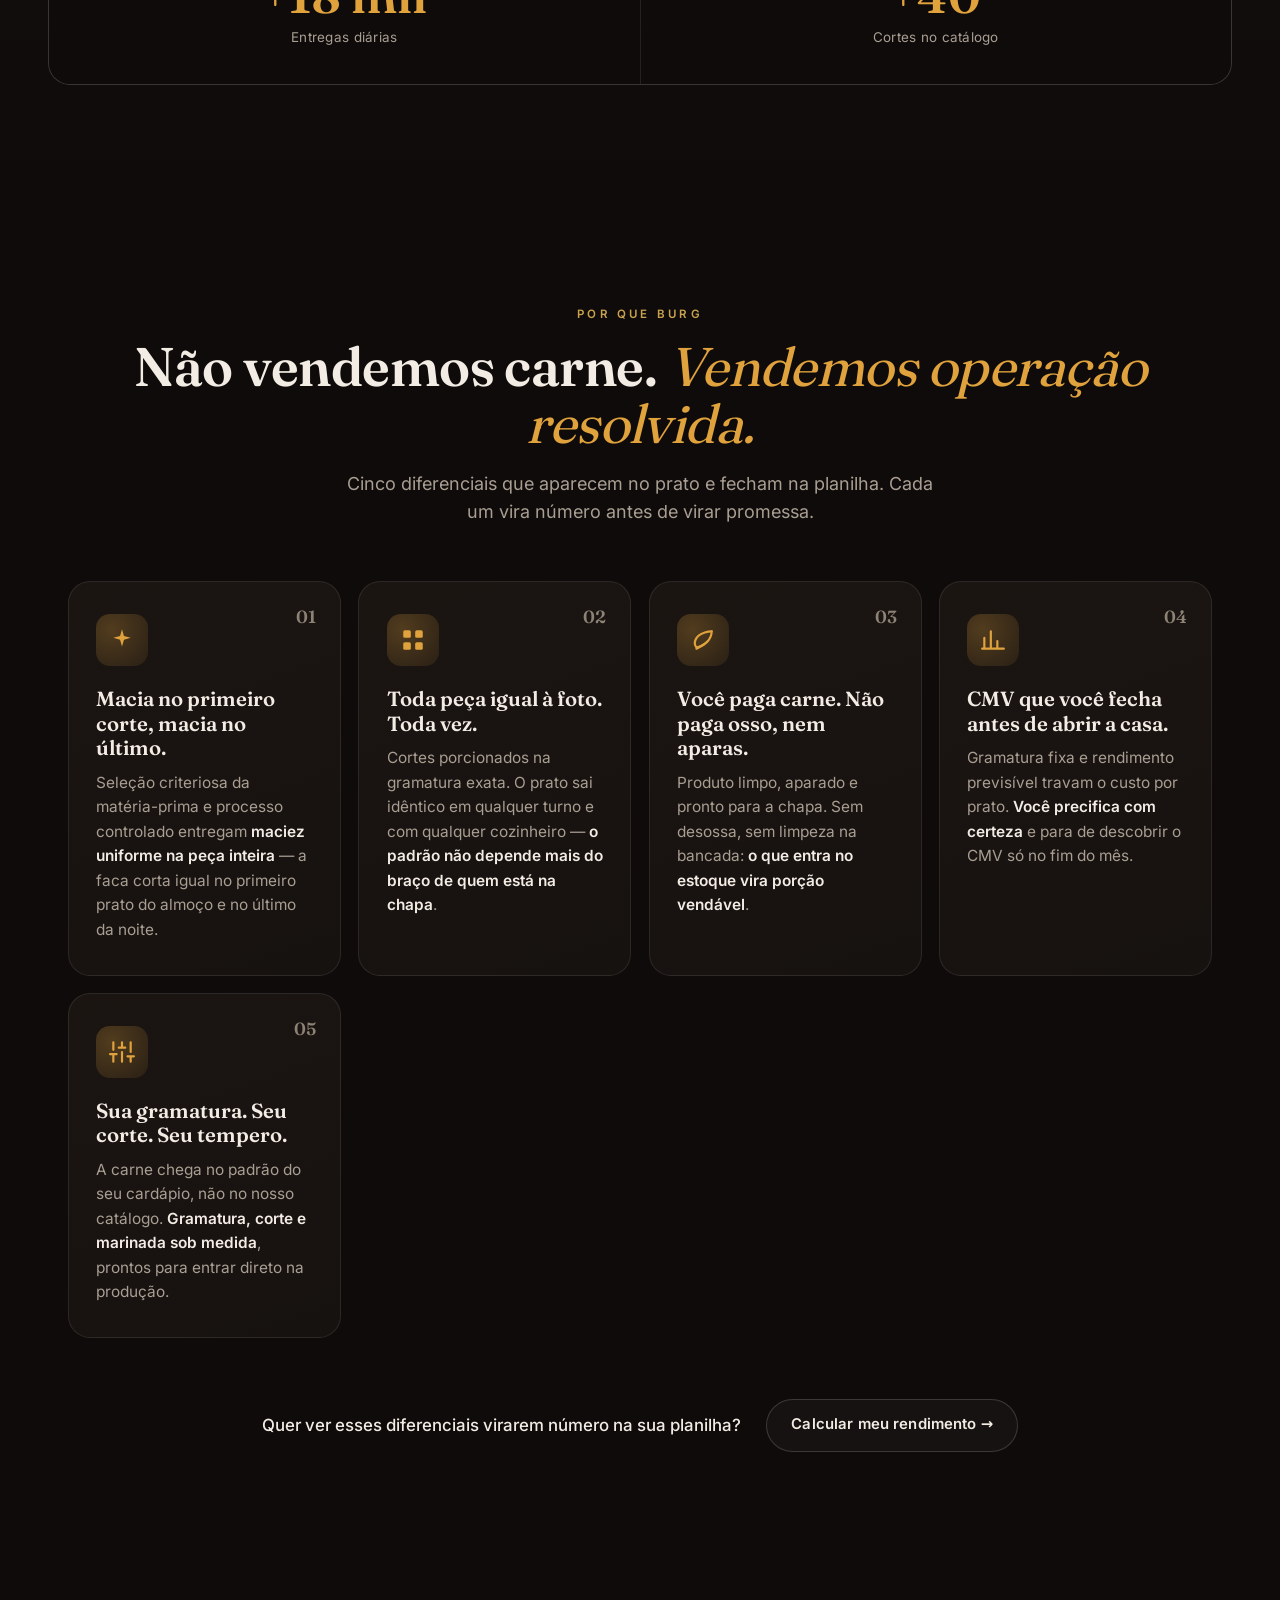
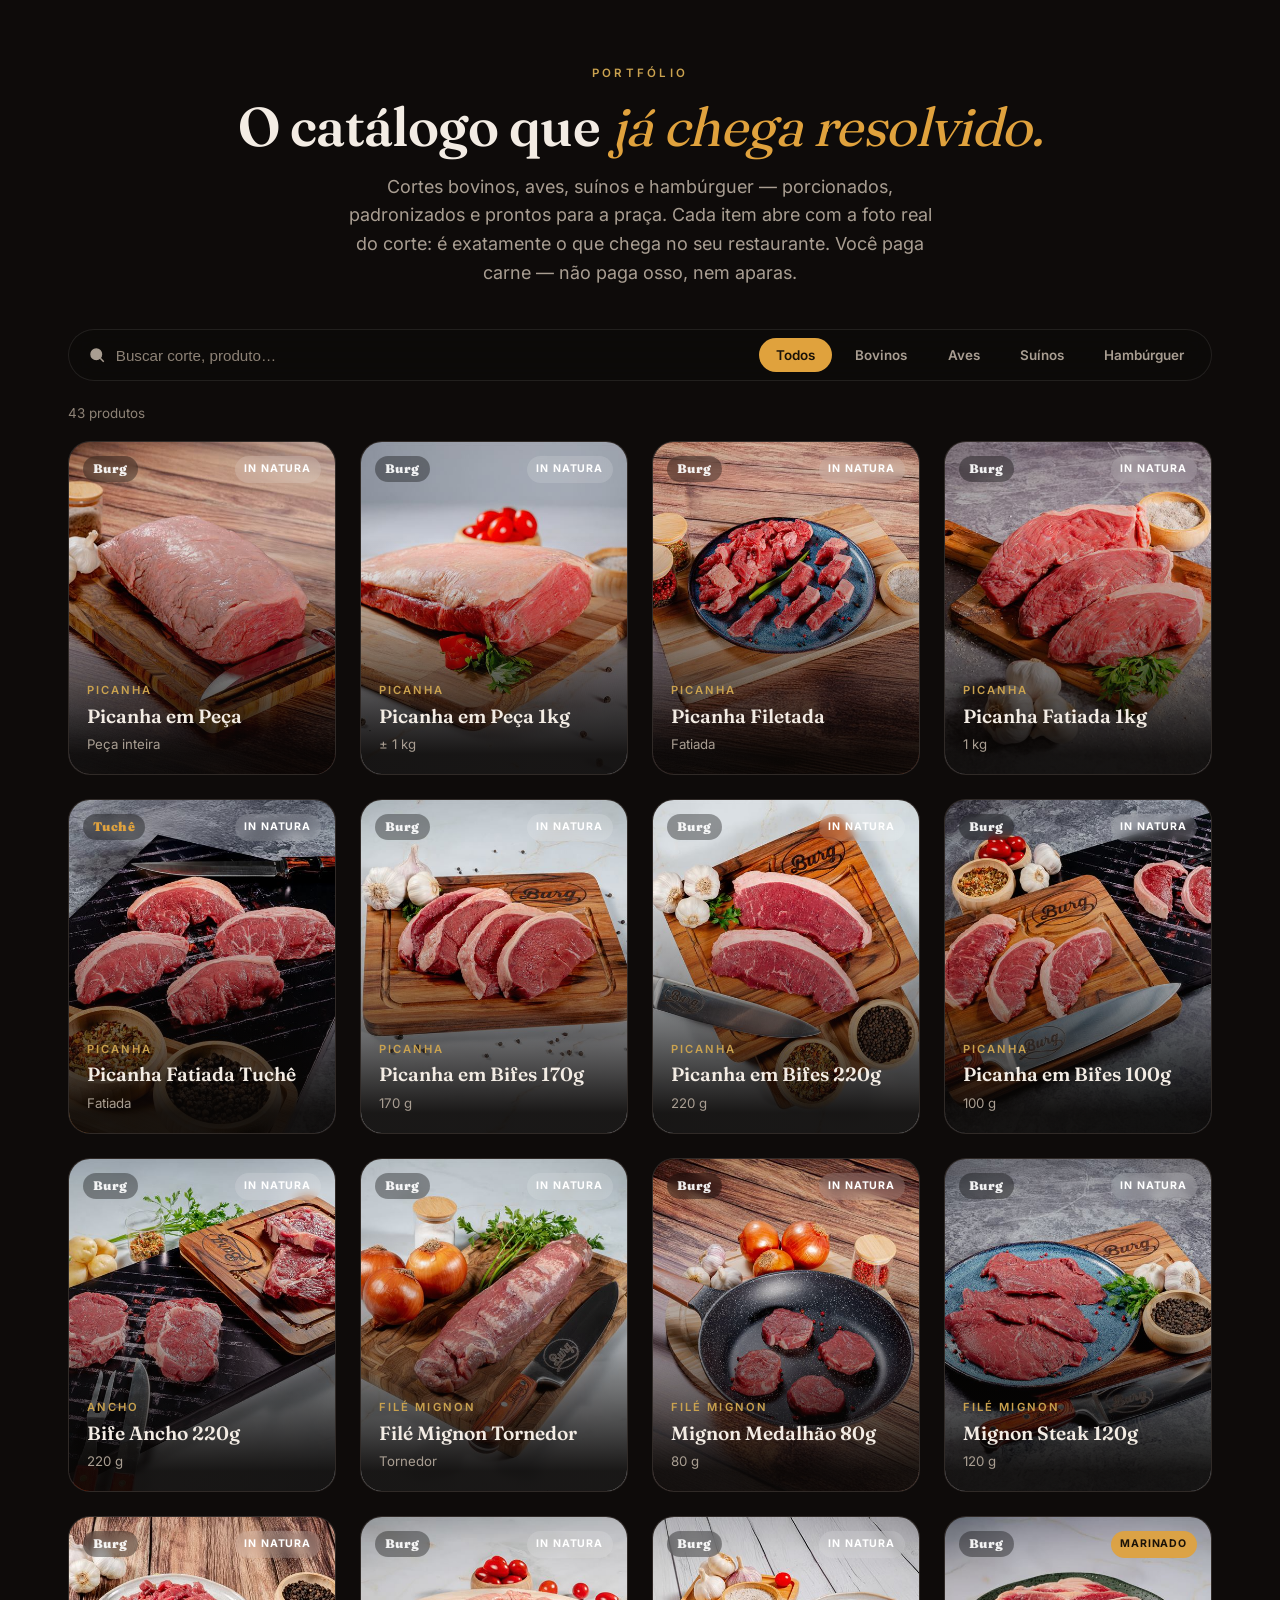
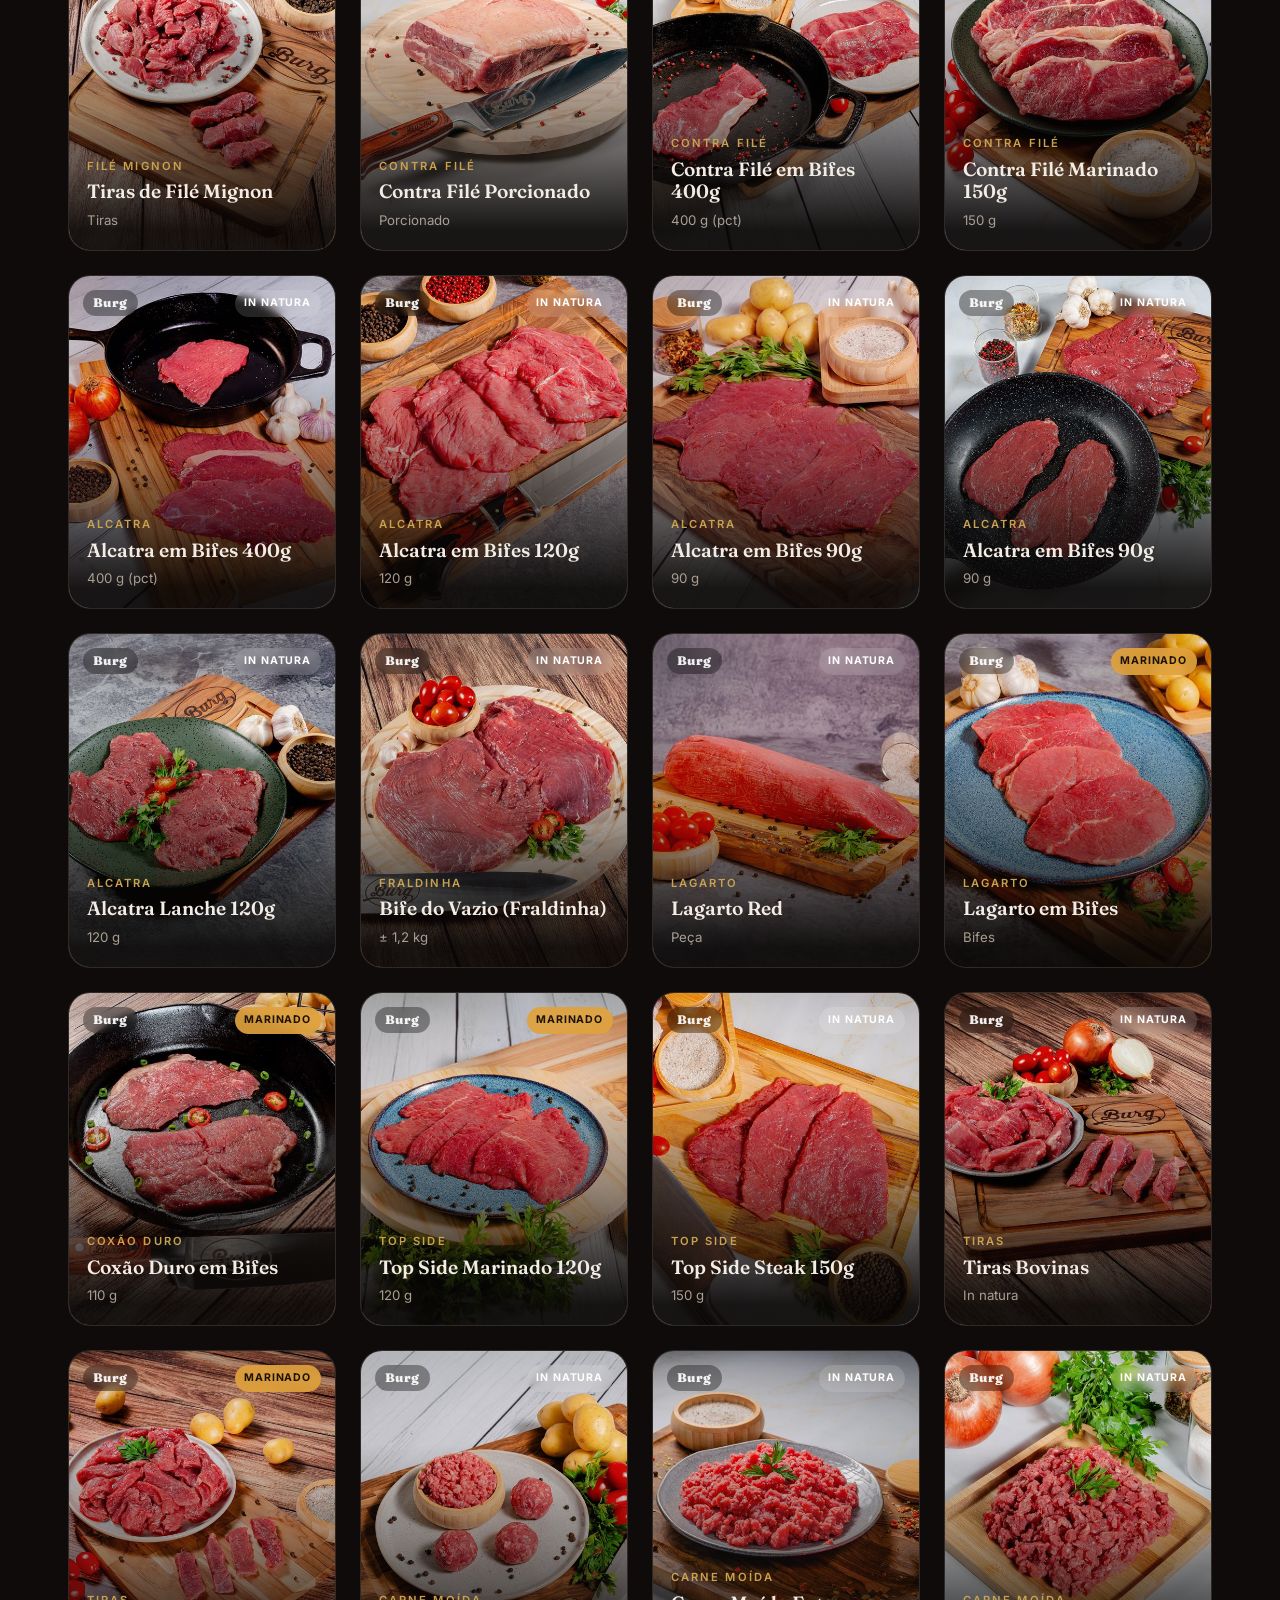
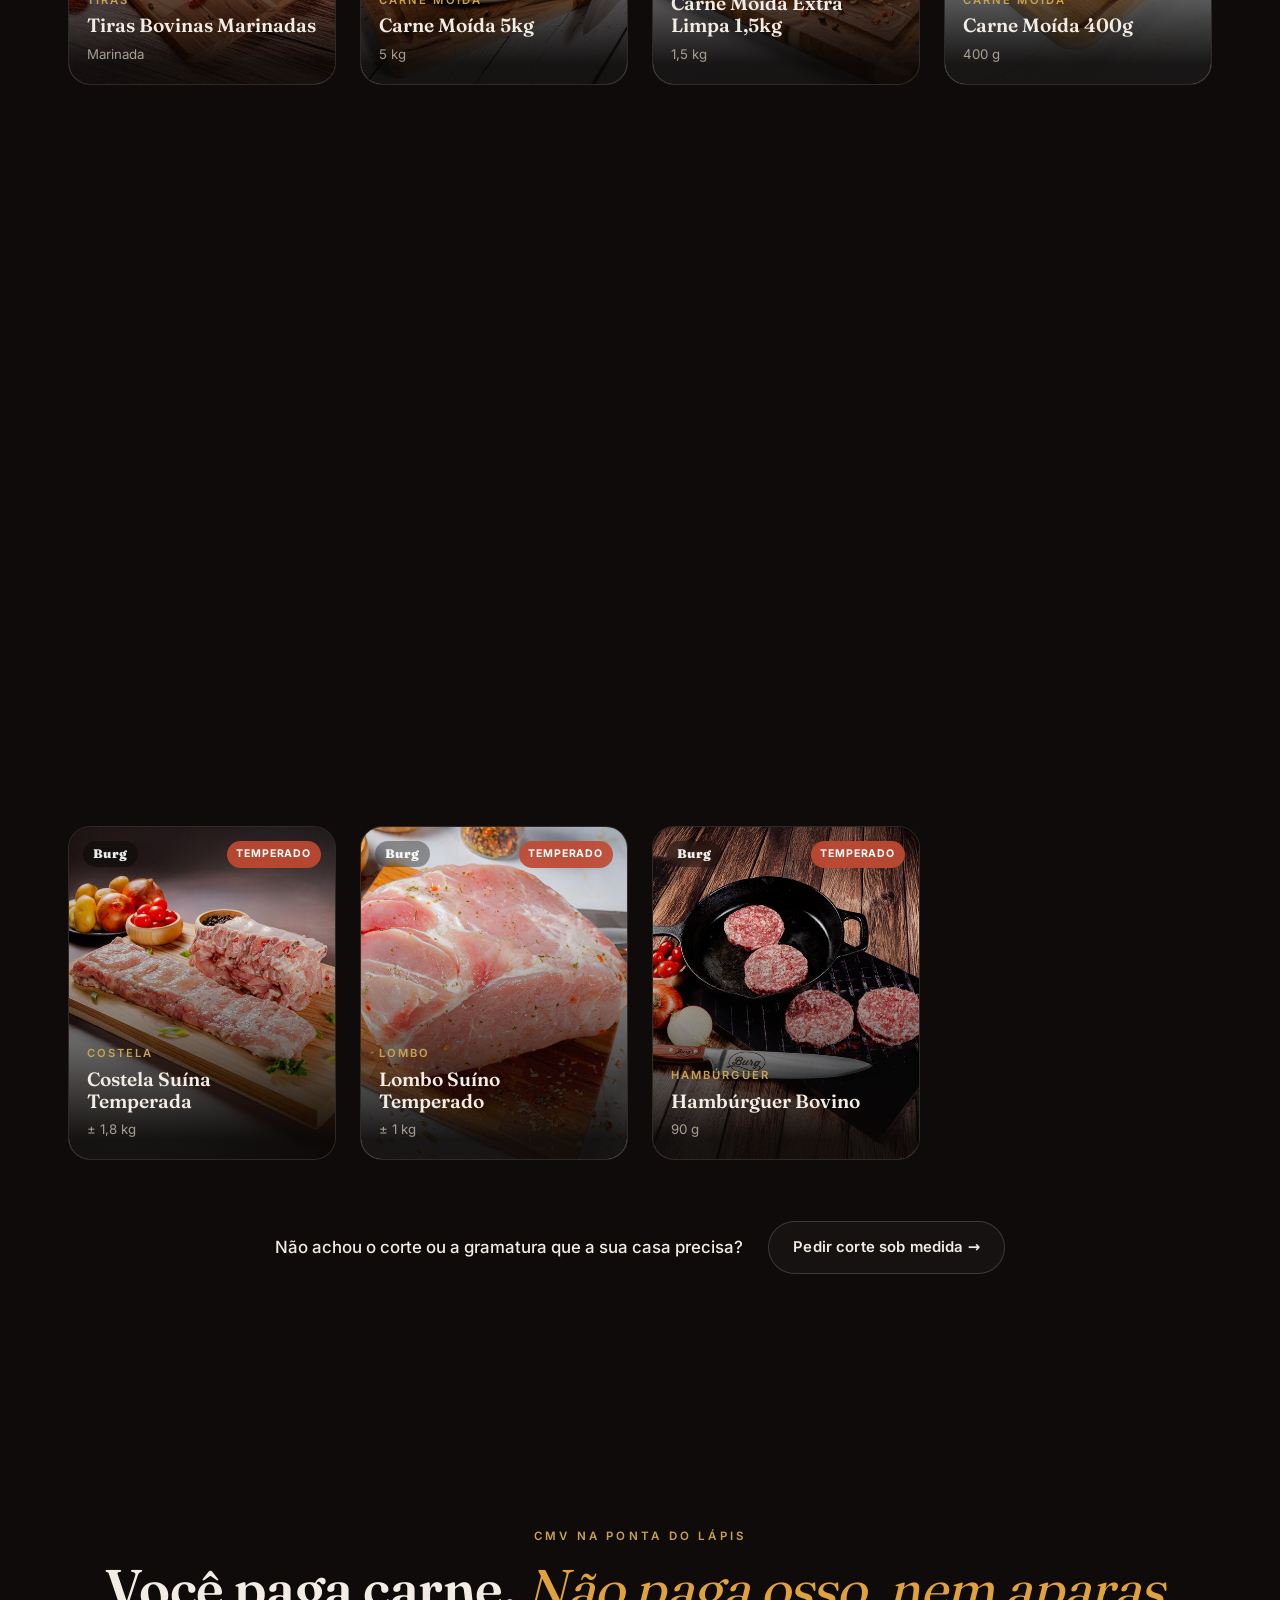
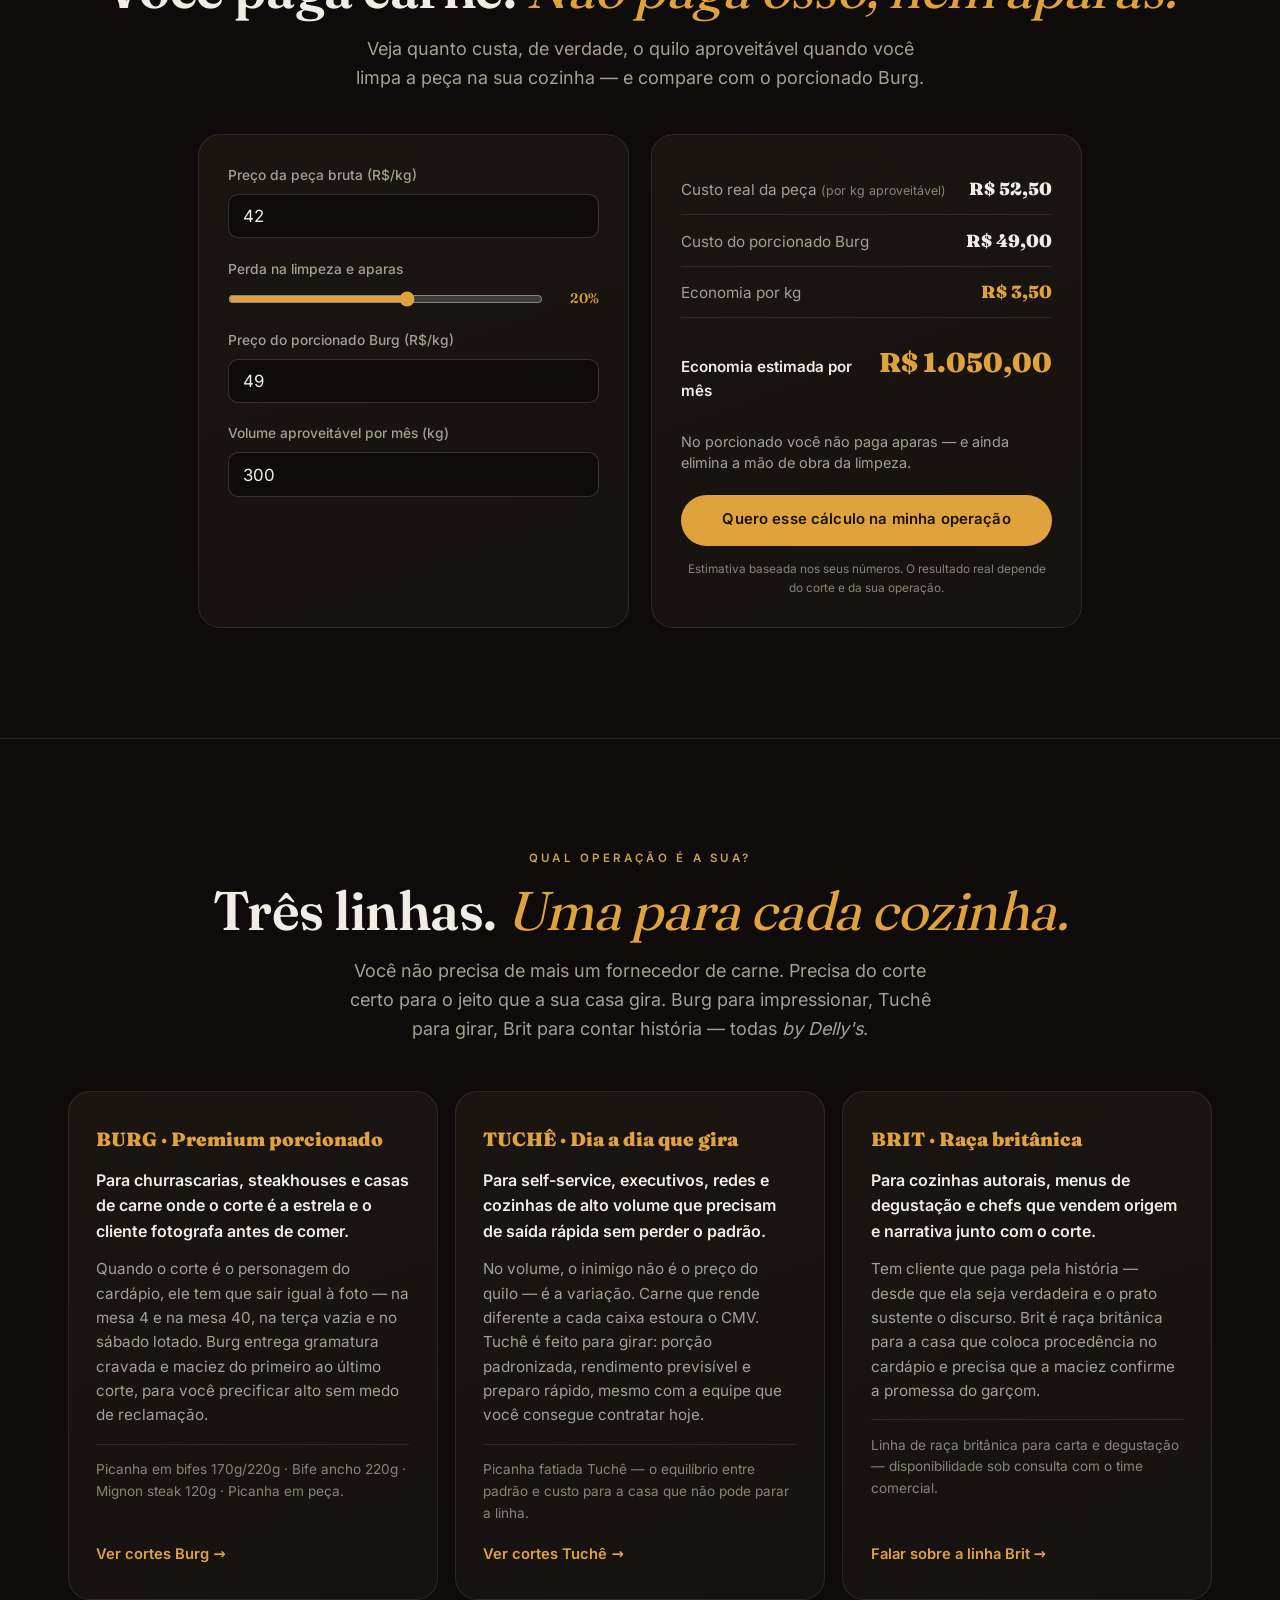
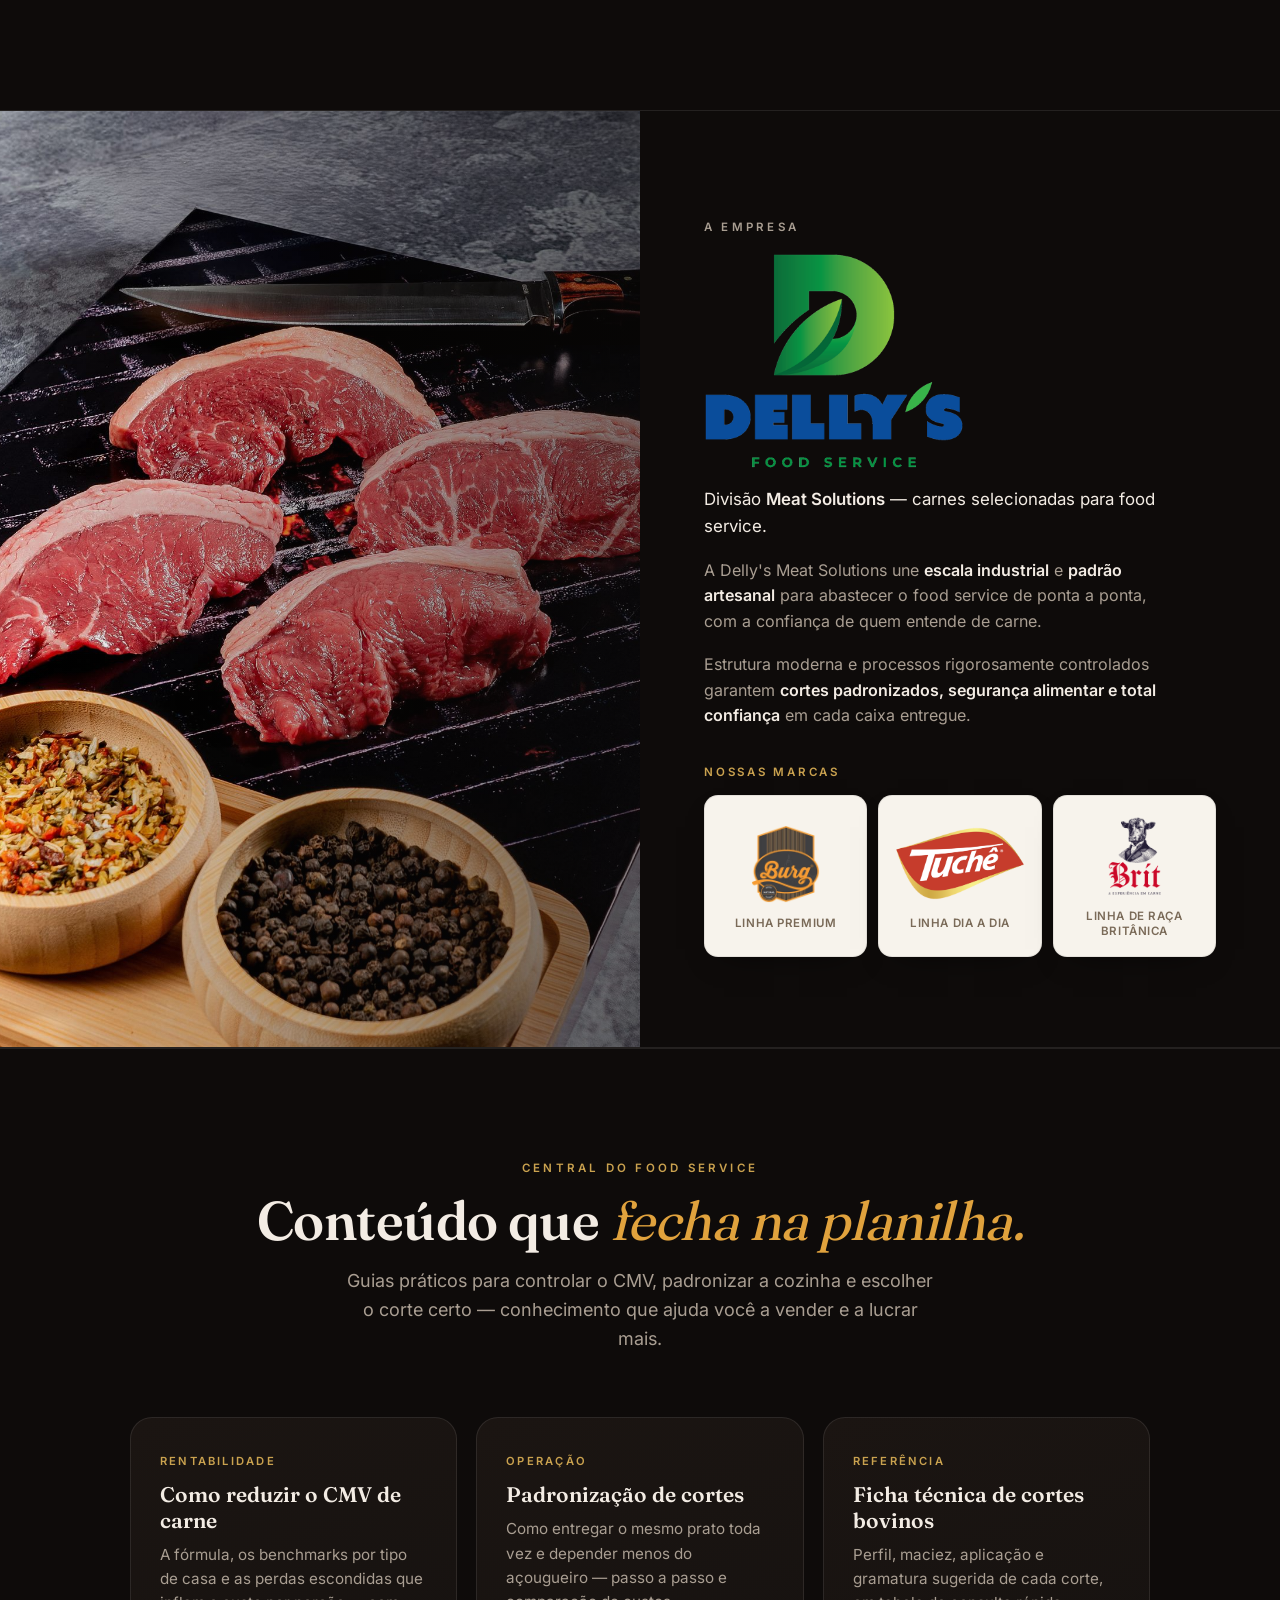
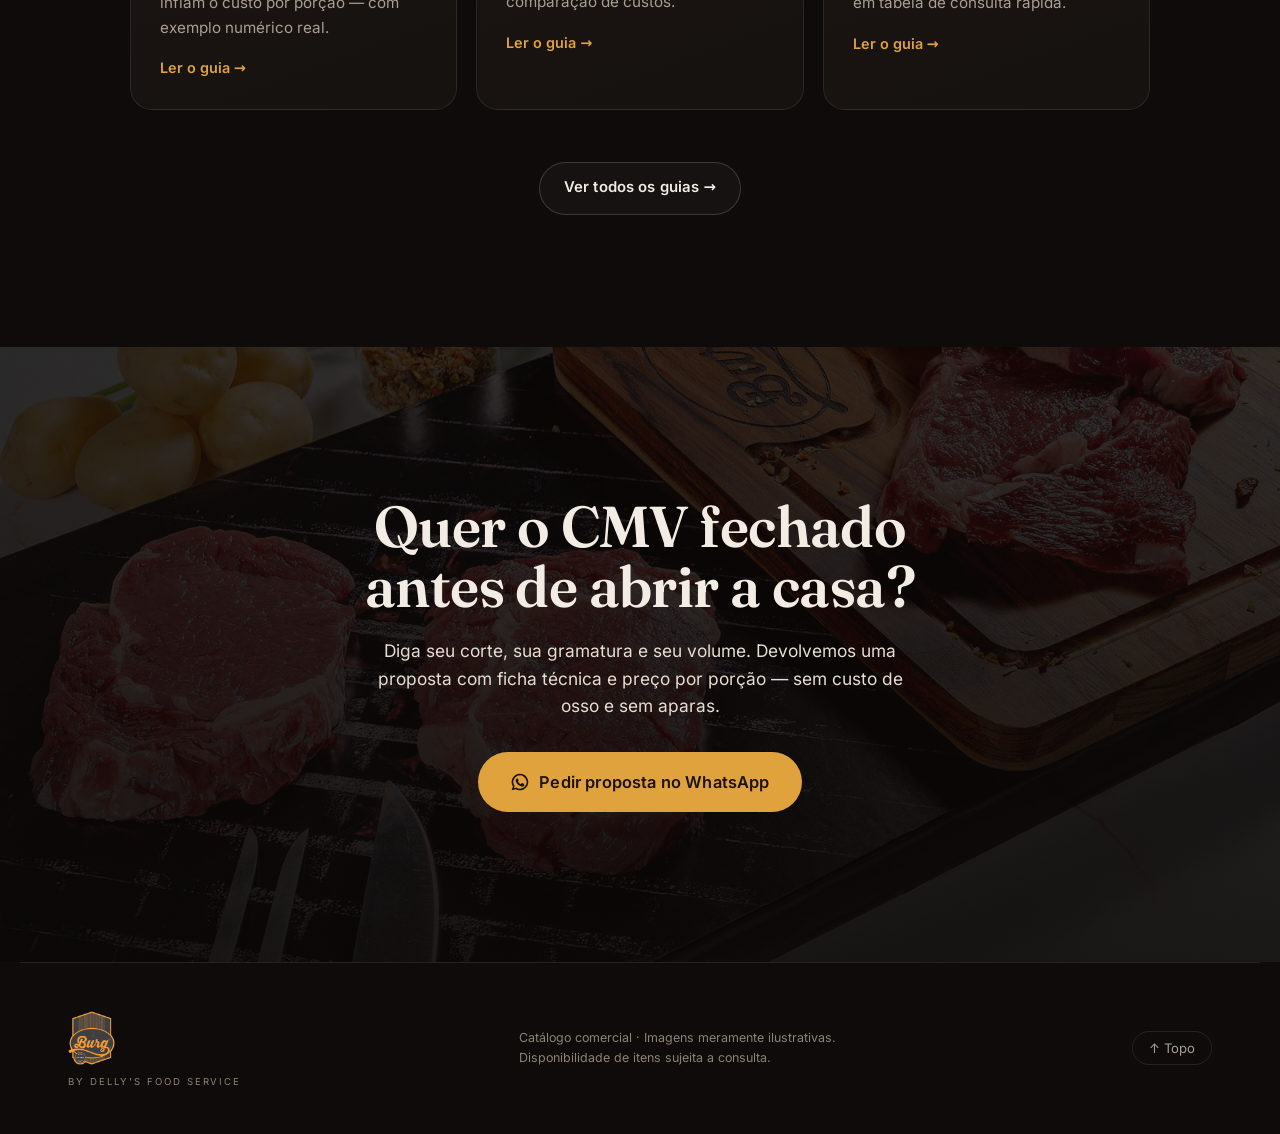
==== commit 7894adc2: "Correcao de fatos: remove "24h" e ajusta entrega para "direto no restaurante" - "Entrega em 24h" nao" ====
--- a/index.html
+++ b/index.html
@@ -102,7 +102,7 @@
     <div class="hero__inner">
       <p class="hero__eyebrow">Carne porcionada para food service · by Delly's</p>
       <h1 class="hero__title">A carne que já<br>chega <em>resolvida.</em></h1>
-      <p class="hero__lead">Cortes bovinos, aves e suínos porcionados na sua gramatura — zero osso, zero aparas, CMV previsível e padrão idêntico em toda entrega. Produção nacional, entrega em 24h a partir de 18 CDs.</p>
+      <p class="hero__lead">Cortes bovinos, aves e suínos porcionados na sua gramatura — zero osso, zero aparas, CMV previsível e padrão idêntico em toda entrega. Produção nacional, entregue direto no seu restaurante.</p>
       <div class="hero__cta">
         <a href="#catalogo" class="btn btn--solid">Ver o catálogo</a>
         <button class="btn btn--line" id="btn-present-2" type="button">
@@ -118,7 +118,7 @@
   <section class="trustbar" aria-label="Reconhecimento e credenciais">
     <ul class="trustbar__items">
       <li class="trustbar__item"><span class="trustbar__badge">★ Parceiro do Ano</span><span class="trustbar__txt">Reconhecida no food service</span></li>
-      <li class="trustbar__item"><span class="trustbar__badge">24h</span><span class="trustbar__txt">Entrega no território atendido</span></li>
+      <li class="trustbar__item"><span class="trustbar__badge">Direto</span><span class="trustbar__txt">Entrega no seu restaurante</span></li>
       <li class="trustbar__item"><span class="trustbar__badge">+190 mil</span><span class="trustbar__txt">Operações abastecidas</span></li>
       <li class="trustbar__item"><span class="trustbar__badge">by Delly's</span><span class="trustbar__txt">Burg, Tuchê e Brit — uma só logística</span></li>
     </ul>
@@ -136,7 +136,7 @@
       <li><span class="stat__num" data-count="80" data-suffix="%">80%</span><span class="stat__lbl">Presença no território nacional</span></li>
       <li><span class="stat__num" data-count="18" data-suffix="" data-prefix="+">+18</span><span class="stat__lbl">Centros de distribuição</span></li>
       <li><span class="stat__num" data-count="18" data-suffix=" mil" data-prefix="+">+18 mil</span><span class="stat__lbl">Entregas diárias</span></li>
-      <li><span class="stat__num" data-count="24" data-suffix="h">24h</span><span class="stat__lbl">Entrega em até</span></li>
+      <li><span class="stat__num" data-count="40" data-suffix="" data-prefix="+">+40</span><span class="stat__lbl">Cortes no catálogo</span></li>
     </ul>
   </section>
 
@@ -159,7 +159,7 @@
     <div class="section-head">
       <p class="kicker">Portfólio</p>
       <h2 class="section-title">O catálogo que <em>já chega resolvido.</em></h2>
-      <p class="section-sub">Cortes bovinos, aves, suínos e hambúrguer — porcionados, padronizados e prontos para a praça. Cada item abre com a foto real do corte: é exatamente o que chega no seu CD. Você paga carne — não paga osso, nem aparas.</p>
+      <p class="section-sub">Cortes bovinos, aves, suínos e hambúrguer — porcionados, padronizados e prontos para a praça. Cada item abre com a foto real do corte: é exatamente o que chega no seu restaurante. Você paga carne — não paga osso, nem aparas.</p>
     </div>
 
     <div class="cat__toolbar">
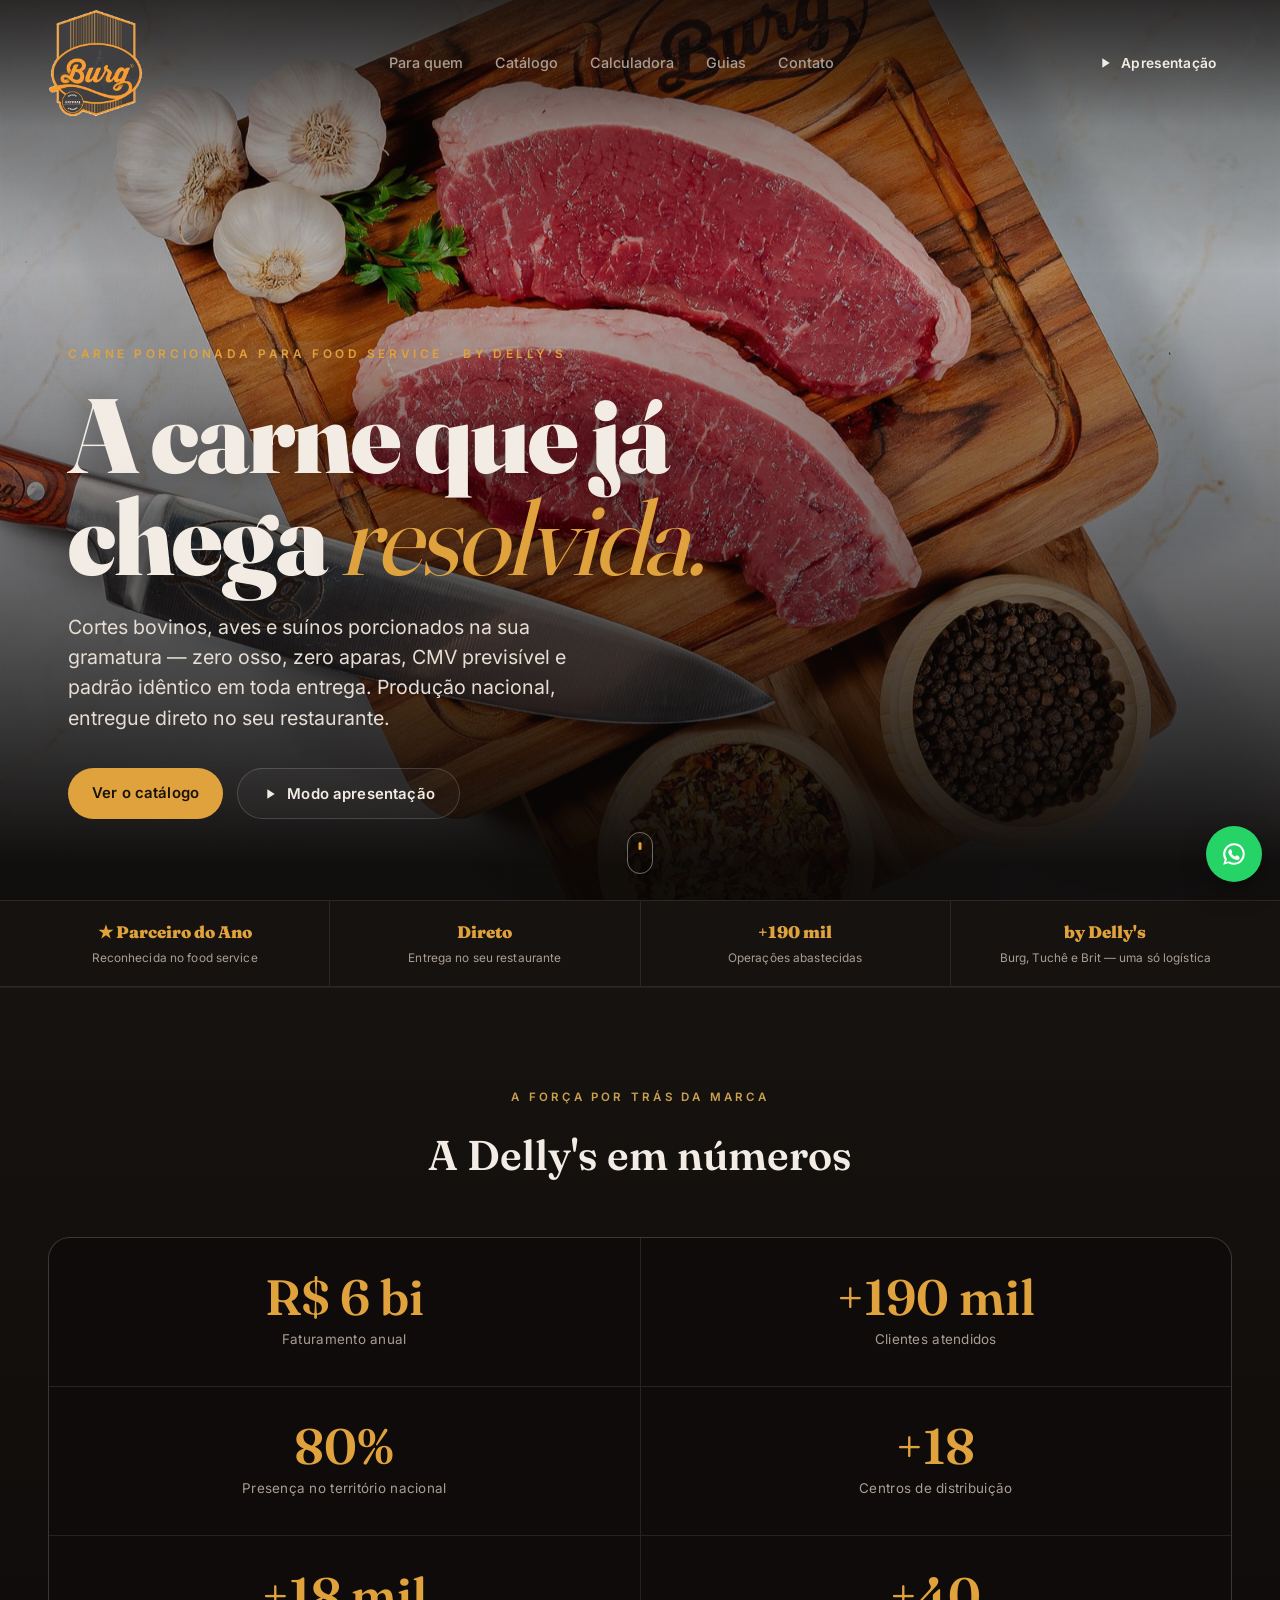
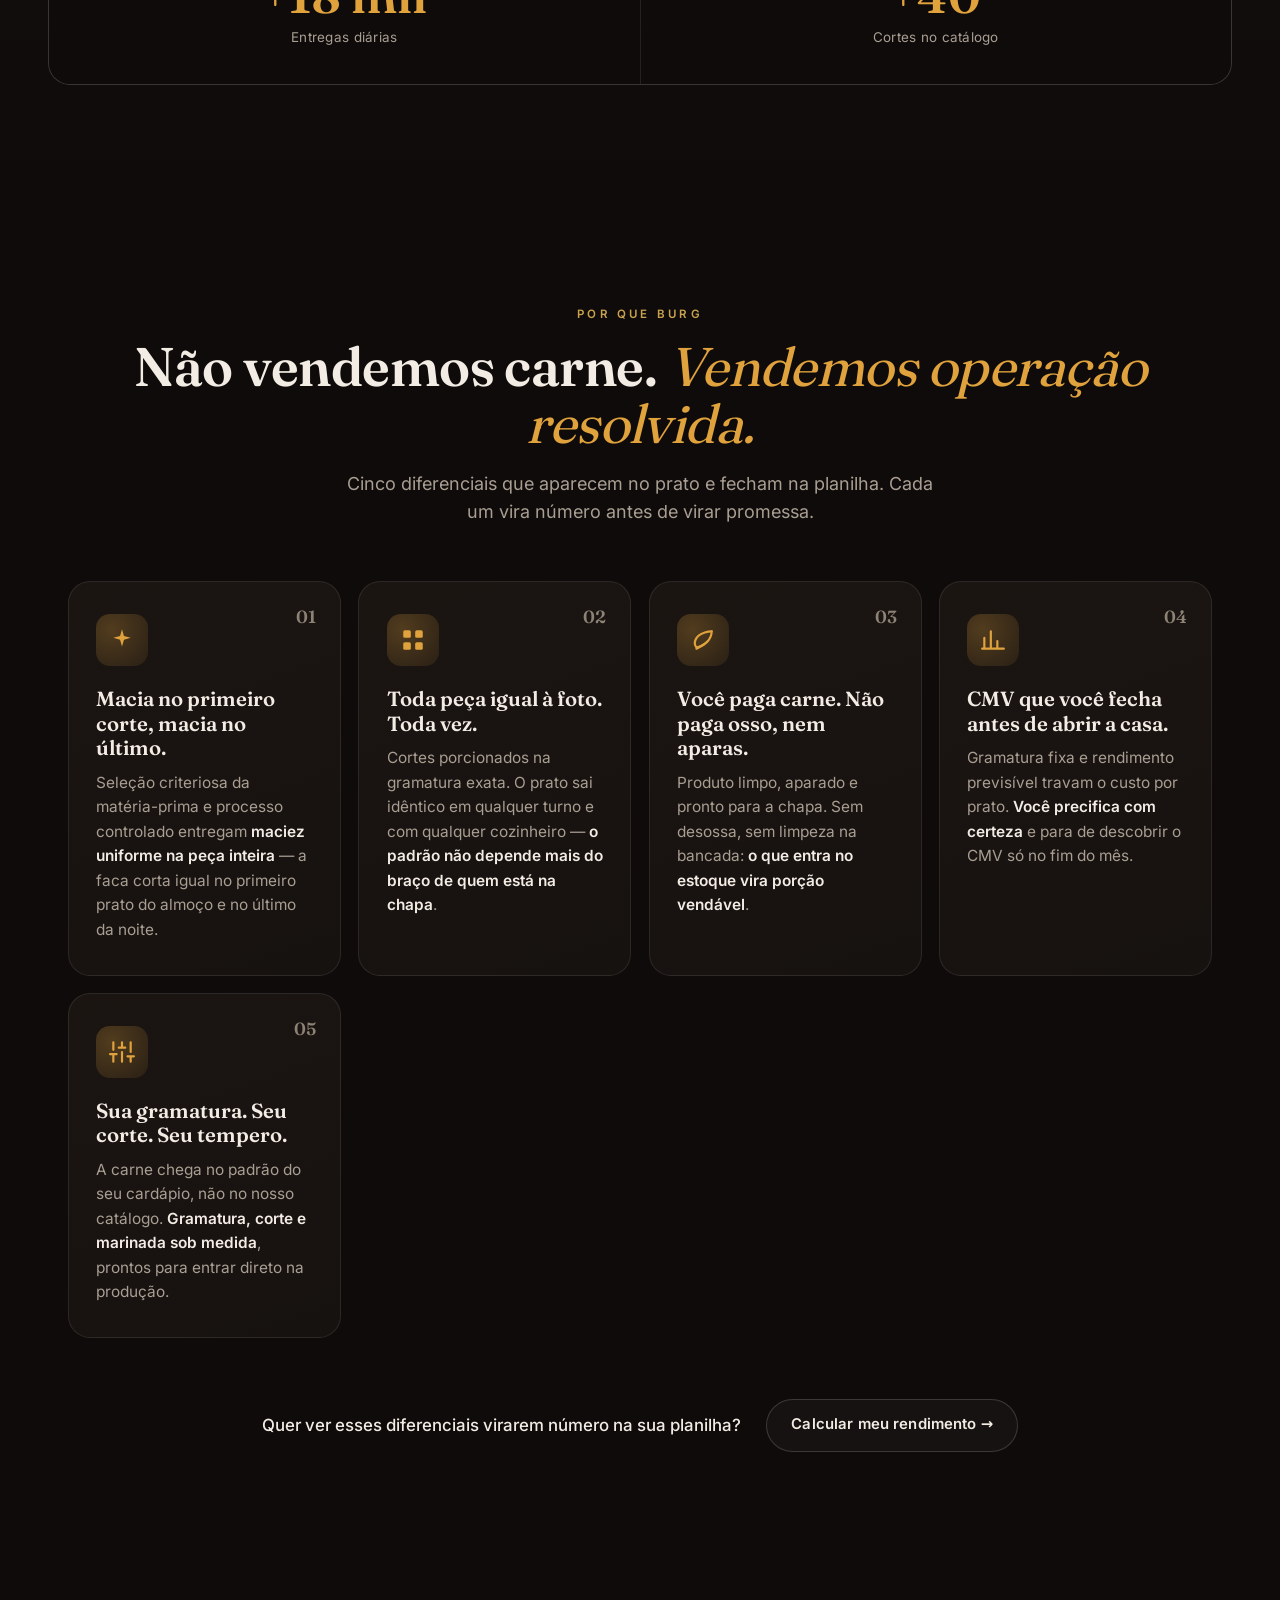
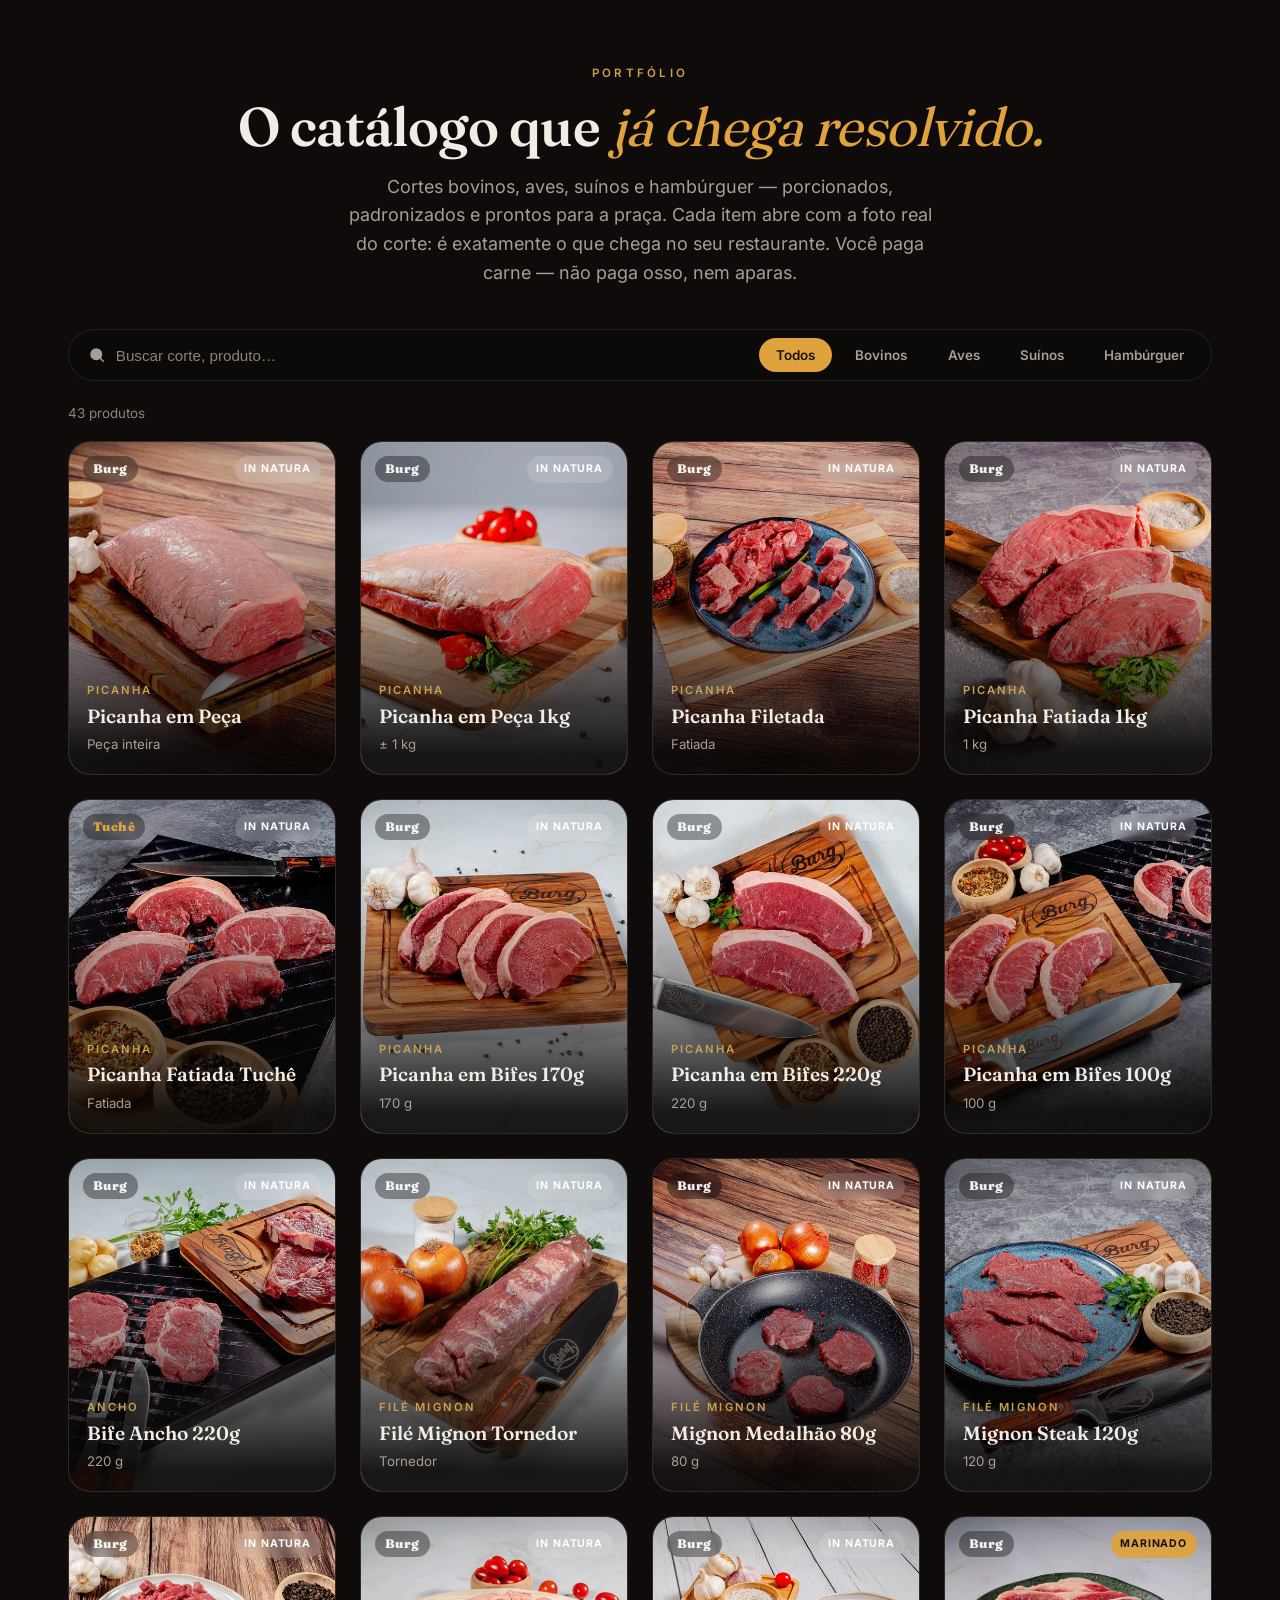
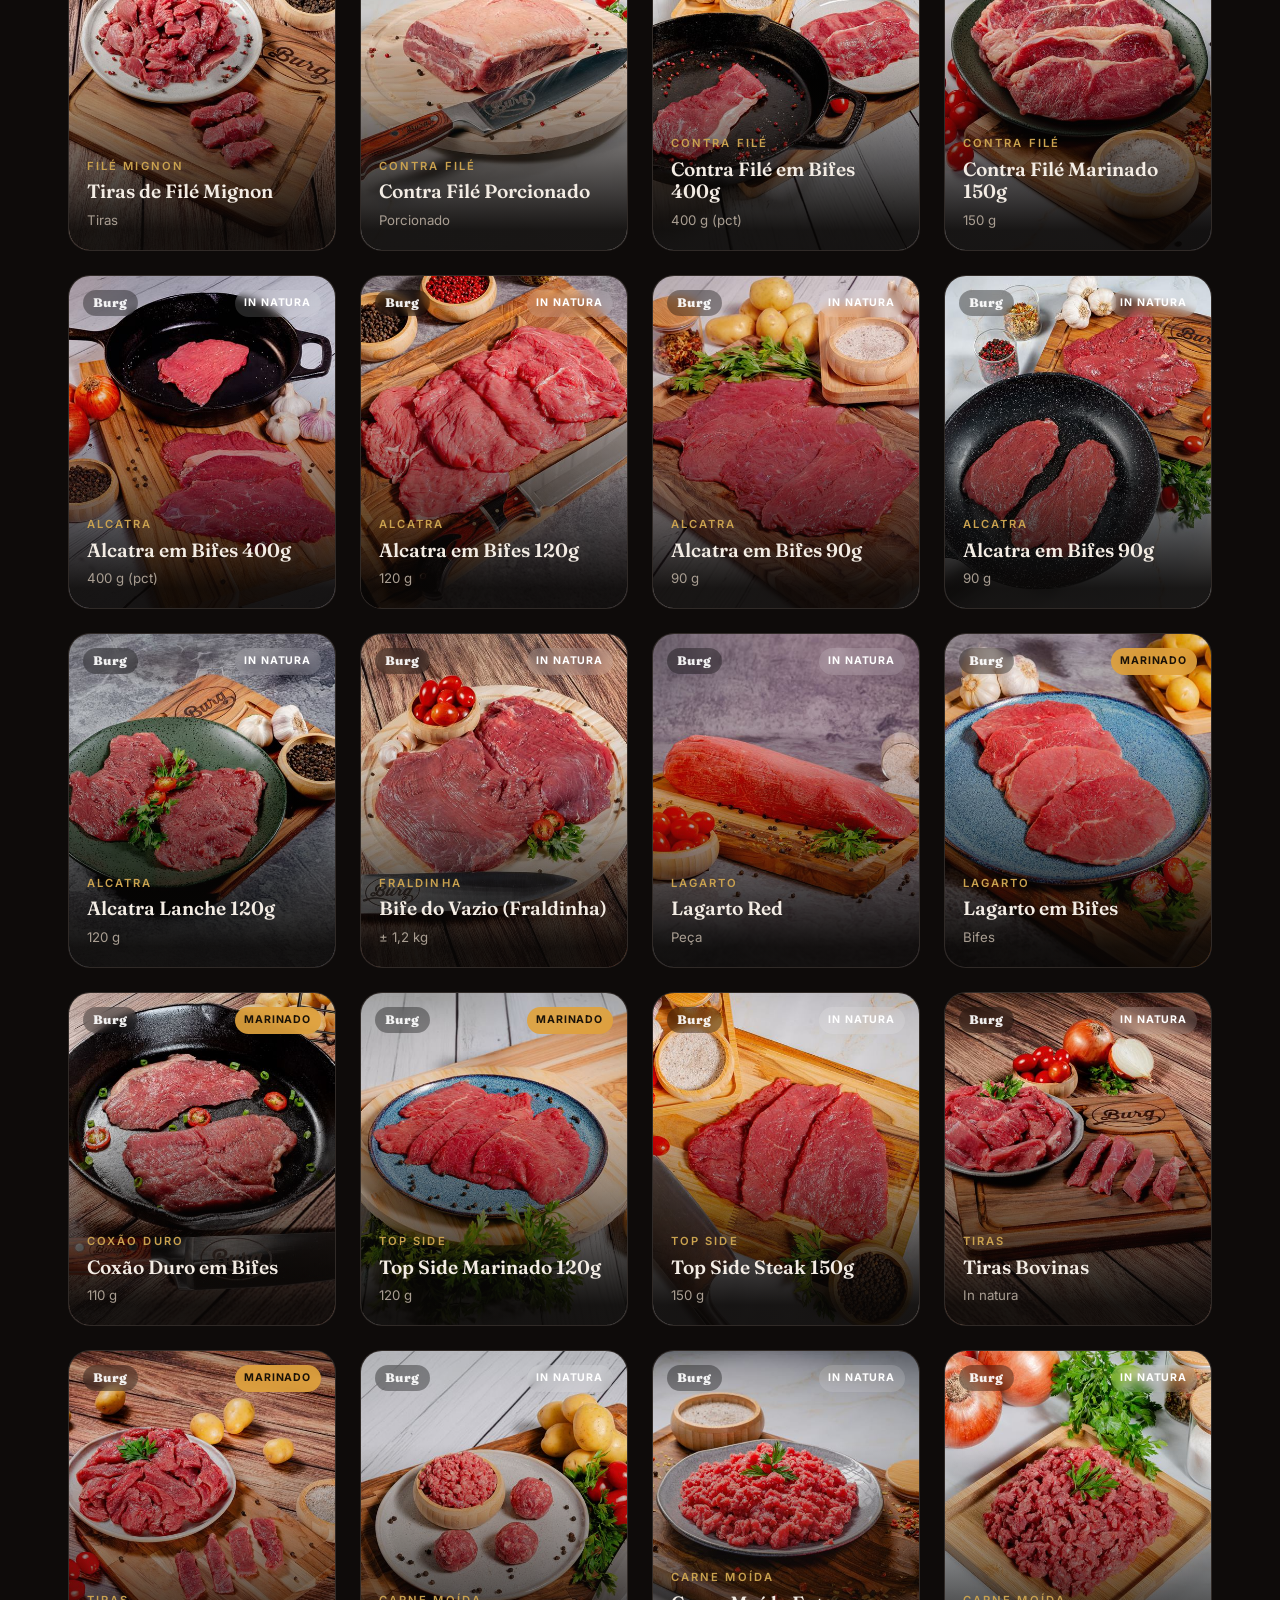
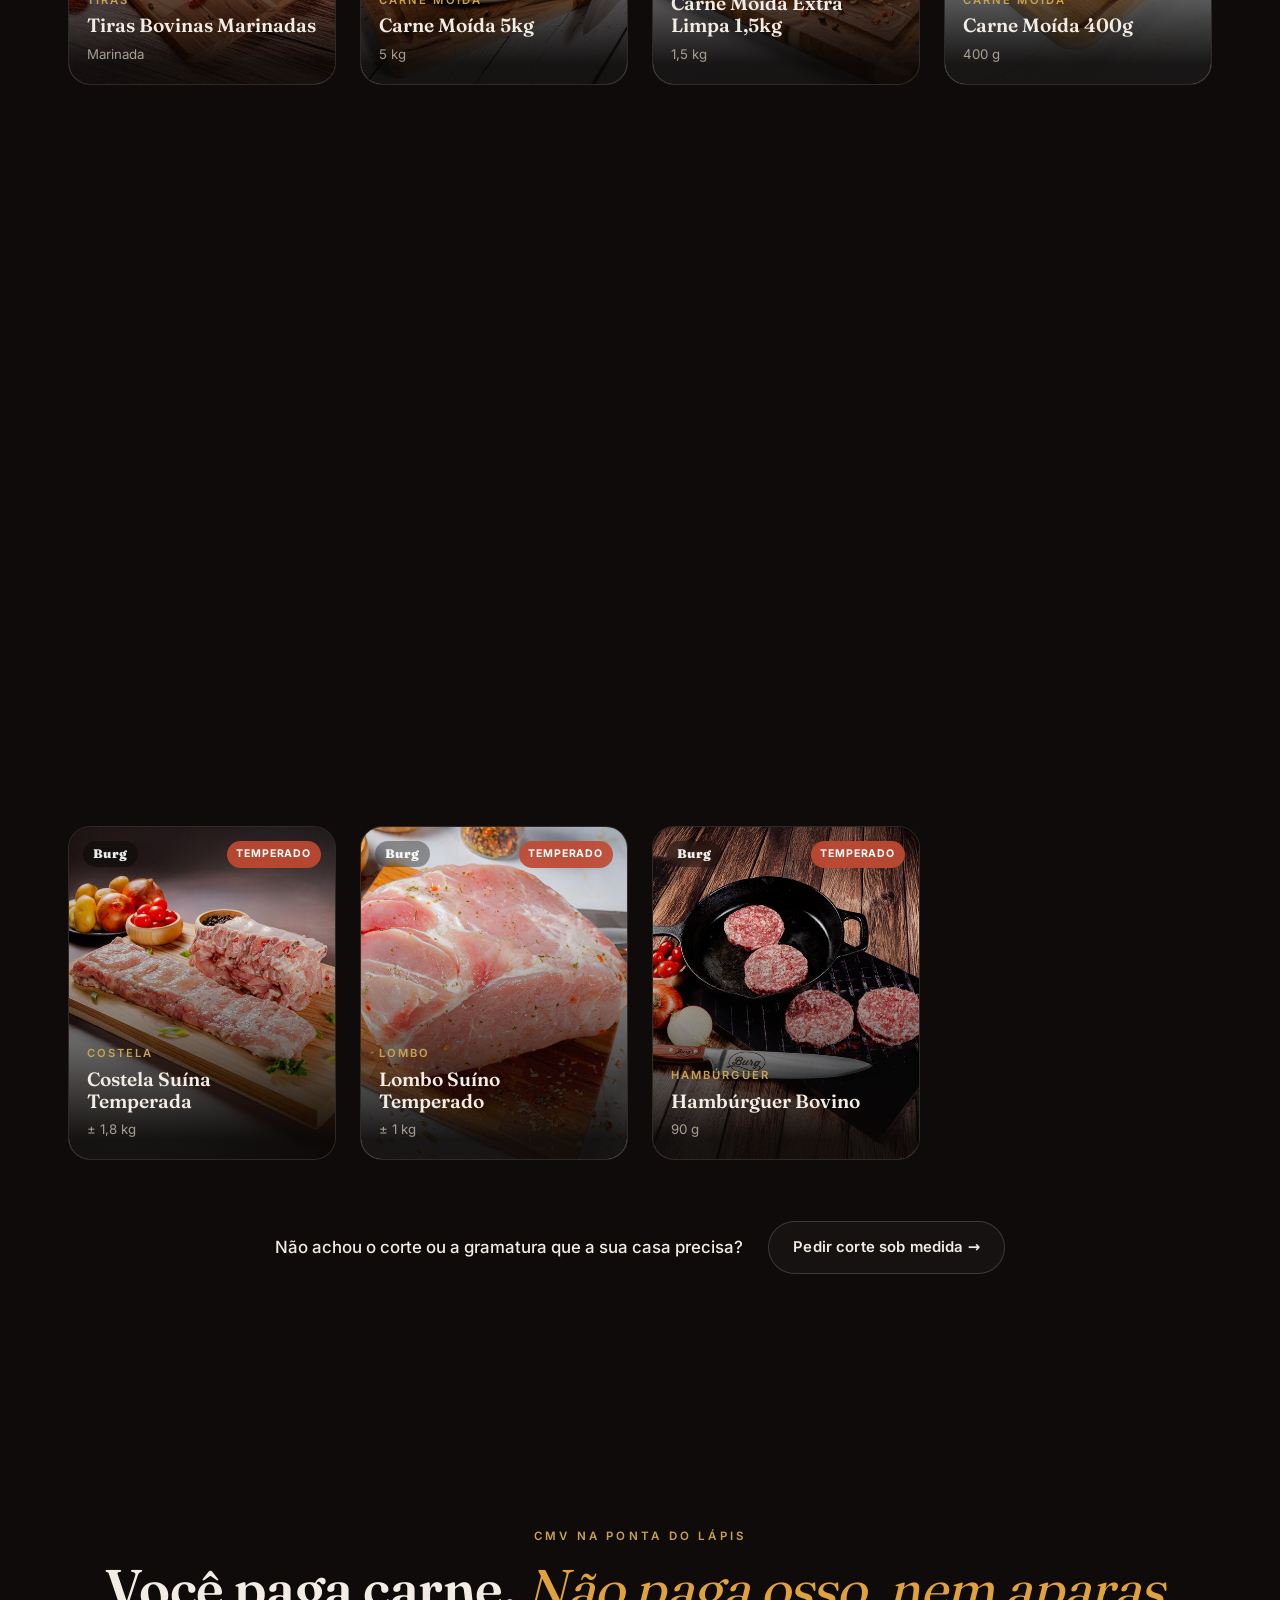
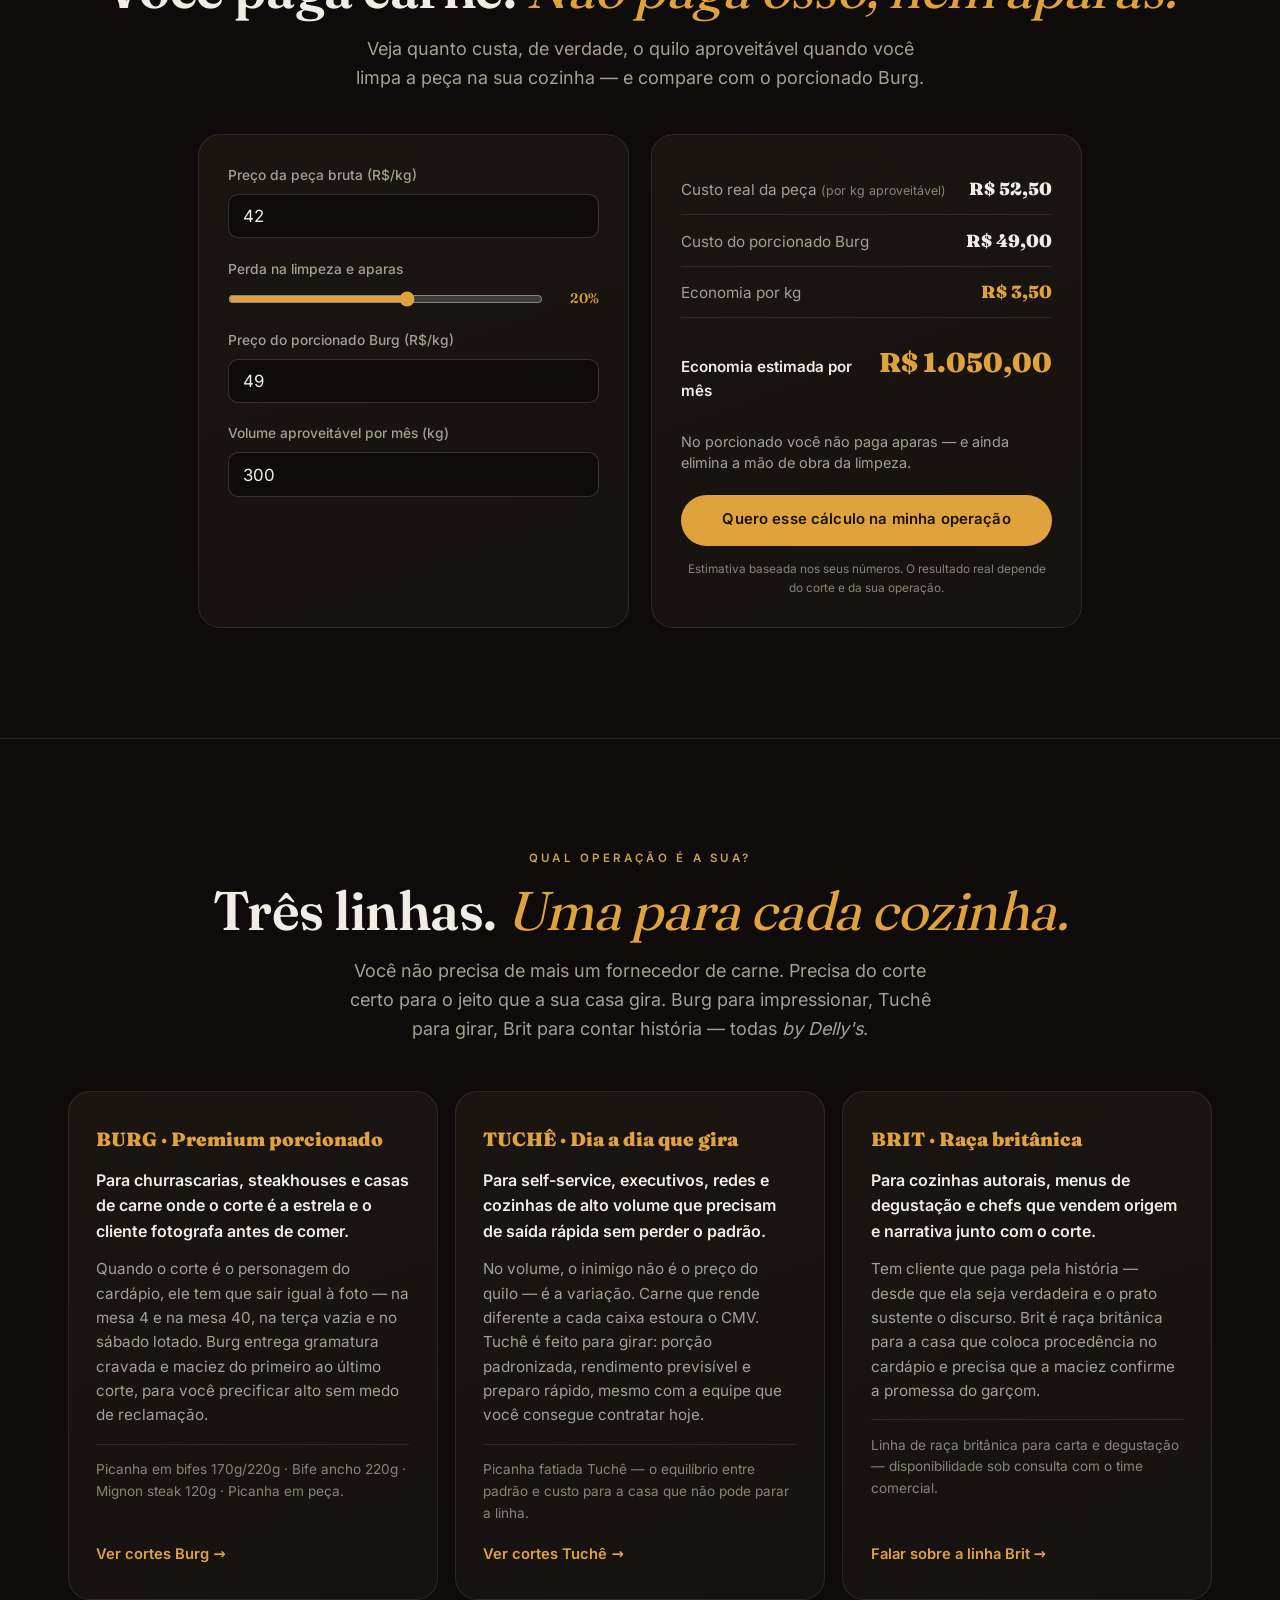
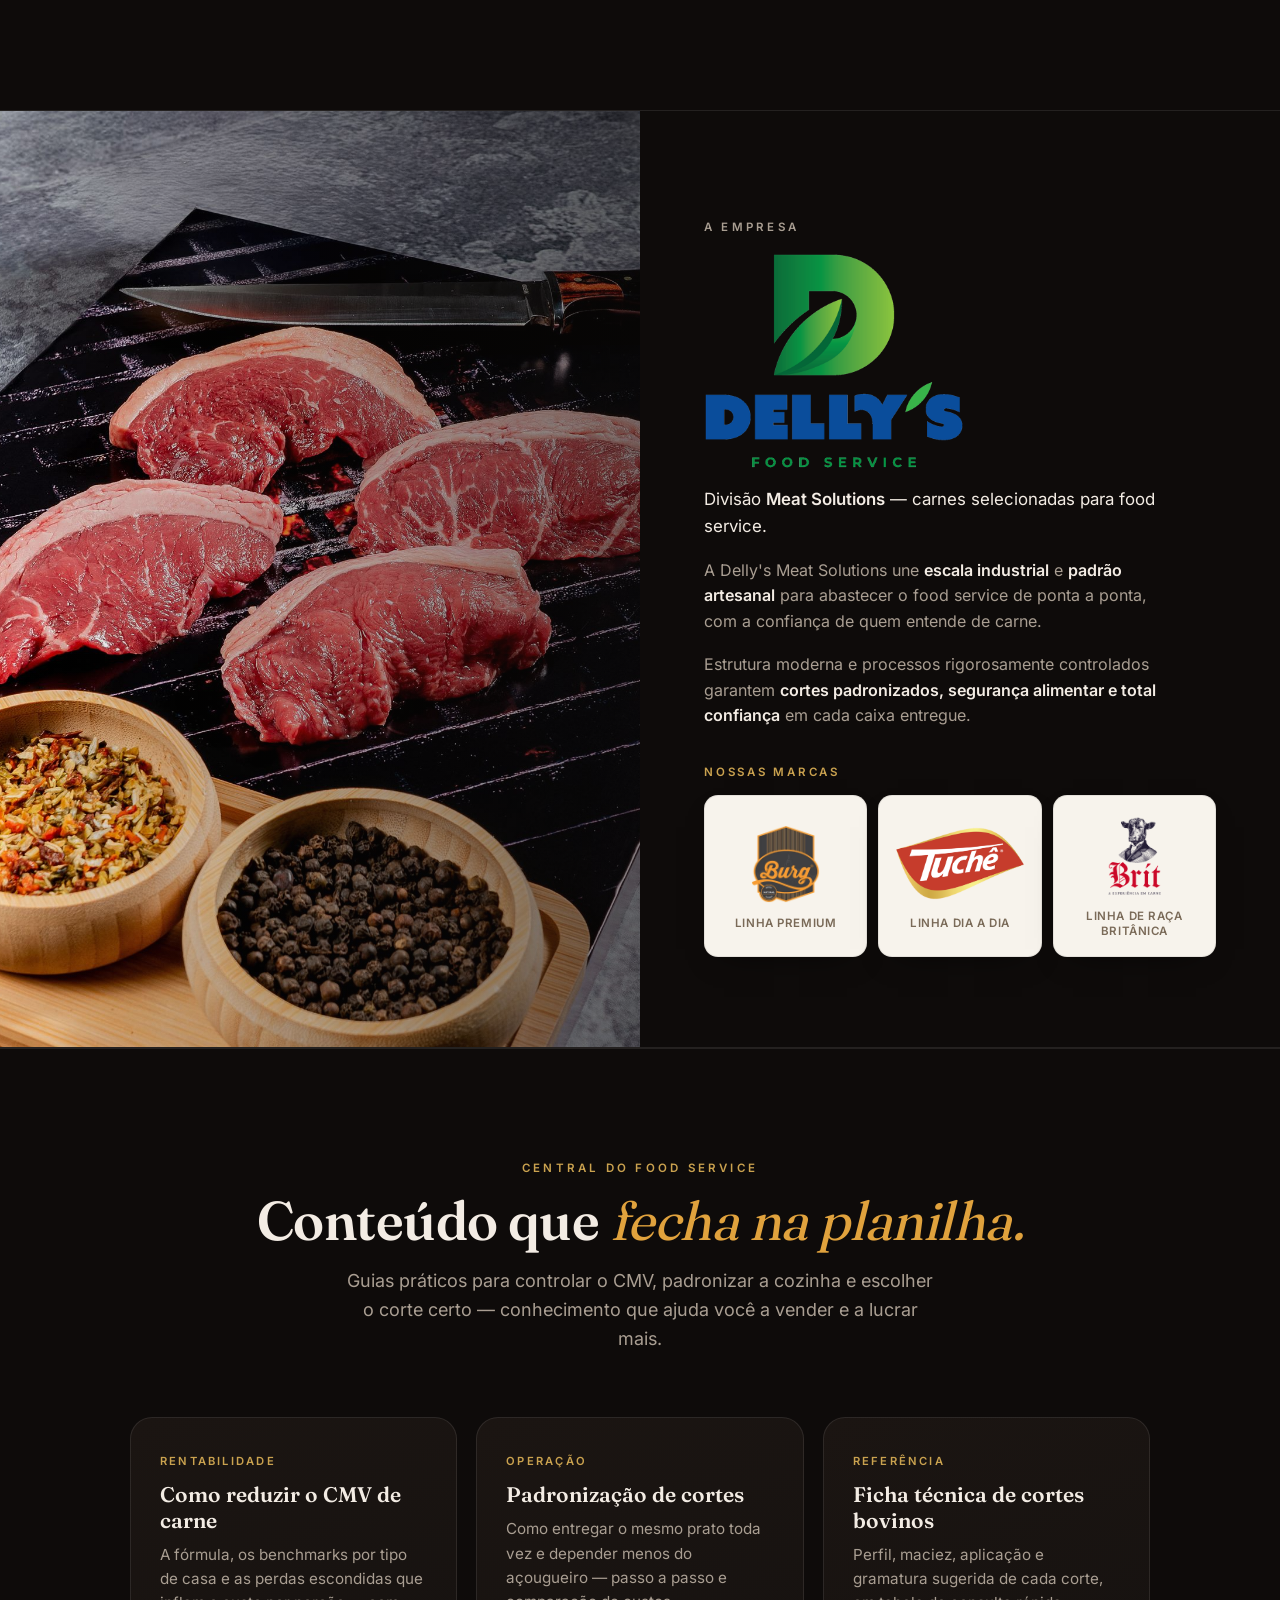
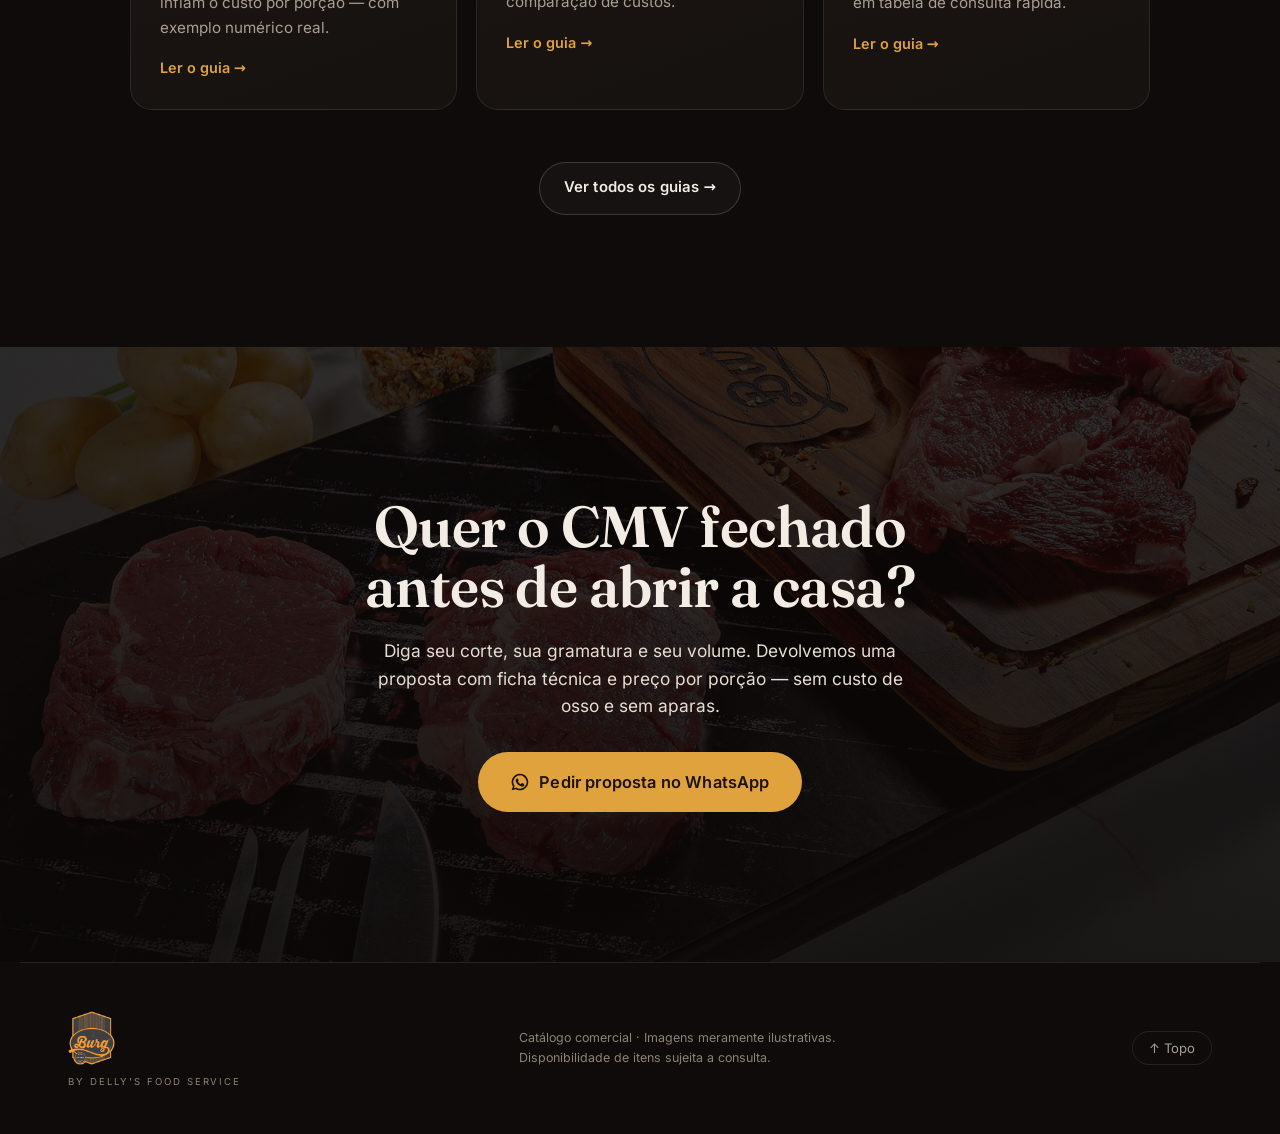
==== commit dcf7118a: "Favicon: "B" estilizado da Burg na aba do navegador - favicon.svg redesenhado: B ambar sobre grafite" ====
--- a/index.html
+++ b/index.html
@@ -10,6 +10,8 @@
 <meta name="robots" content="index, follow, max-image-preview:large, max-snippet:-1" />
 <meta name="author" content="Delly's Meat Solutions" />
 <link rel="icon" href="assets/favicon.svg" type="image/svg+xml" />
+<link rel="icon" type="image/png" sizes="32x32" href="assets/favicon-32.png" />
+<link rel="icon" type="image/png" sizes="16x16" href="assets/favicon-16.png" />
 <link rel="apple-touch-icon" href="assets/apple-touch-icon.png" />
 <meta property="og:type" content="website" />
 <meta property="og:title" content="Burg · Cortes nobres para food service" />
--- a/assets/css/styles.css
+++ b/assets/css/styles.css
@@ -79,8 +79,8 @@
 .hdr.is-scrolled{background:rgba(13,10,9,.86);backdrop-filter:blur(14px);
   border-bottom:1px solid var(--line);padding-top:.5rem;padding-bottom:.5rem}
 .brand{display:flex;flex-direction:column;line-height:1}
-.brand__logo{height:124px;width:auto;display:block;transition:height .35s var(--ease)}
-.hdr.is-scrolled .brand__logo{height:54px}
+.brand__logo{height:clamp(60px,12vh,120px);width:auto;display:block;transition:height .35s var(--ease)}
+.hdr.is-scrolled .brand__logo{height:66px}
 .brand__mark{font-family:var(--serif);font-weight:900;font-size:1.5rem;letter-spacing:.01em}
 .brand__mark::first-letter{color:var(--gold)}
 .brand__by{font-size:.6rem;letter-spacing:.2em;text-transform:uppercase;color:var(--muted-2);margin-top:.25rem}
@@ -151,7 +151,7 @@
 
 /* ============ CATÁLOGO ============ */
 .cat{padding:clamp(40px,6vw,70px) 0 clamp(70px,10vw,120px)}
-.cat__toolbar{position:sticky;top:78px;z-index:30;max-width:var(--maxw);margin:2.6rem auto 0;
+.cat__toolbar{position:sticky;top:90px;z-index:30;max-width:var(--maxw);margin:2.6rem auto 0;
   padding:0 clamp(20px,5vw,48px)}
 .cat__toolbar-inner{display:flex;flex-wrap:wrap;gap:.9rem;align-items:center;justify-content:space-between;
   background:rgba(13,10,9,.8);backdrop-filter:blur(14px);border:1px solid var(--line);border-radius:100px;padding:.5rem .6rem .5rem 1.2rem}
@@ -309,13 +309,11 @@
   .company__media{min-height:280px;order:-1}
   .modal__panel{grid-template-columns:1fr;max-height:94vh}
   .mgal__main{min-height:46vh;max-height:46vh}
-  .cat__toolbar{top:72px}
+  .cat__toolbar{top:90px}
   .cat__toolbar-inner{border-radius:var(--r-lg);flex-direction:column;align-items:stretch;padding:1rem}
   .filters{justify-content:flex-start;overflow-x:auto;padding-bottom:.2rem}
 }
 @media (max-width:560px){
-  .brand__logo{height:88px}
-  .hdr.is-scrolled .brand__logo{height:48px}
   .stats__grid{grid-template-columns:repeat(2,1fr)}
   .grid{grid-template-columns:repeat(2,minmax(0,1fr));gap:.7rem}
   .card__name{font-size:.98rem}
@@ -327,21 +325,15 @@
 @media (min-width:561px) and (max-width:860px){
   .grid{grid-template-columns:repeat(3,minmax(0,1fr))}
 }
-/* Telas de pouca ALTURA (notebooks): encolhe logo e título do hero p/ não colidirem.
-   Vêm depois das media de largura para ter precedência quando ambas se aplicam. */
-@media (max-height:820px){
-  .brand__logo{height:94px}
-  .hdr.is-scrolled .brand__logo{height:50px}
-}
+/* Telas de pouca ALTURA (notebooks): o logo do topo já encolhe via clamp(12vh);
+   aqui só ajustamos o título do hero p/ caber sem colidir. */
 @media (max-height:710px){
-  .brand__logo{height:74px}
-  .hdr.is-scrolled .brand__logo{height:46px}
   .hero__title{font-size:clamp(2.1rem,5.4vw,3.5rem)}
   .hero__inner{padding-bottom:clamp(30px,4.5vh,54px)}
 }
 @media (max-height:560px){
   .hero{min-height:auto;padding-top:96px}
-  .brand__logo{height:58px}
+  .hdr.is-scrolled .brand__logo{height:50px}
   .hero__title{font-size:clamp(1.8rem,5vw,2.6rem)}
 }
 
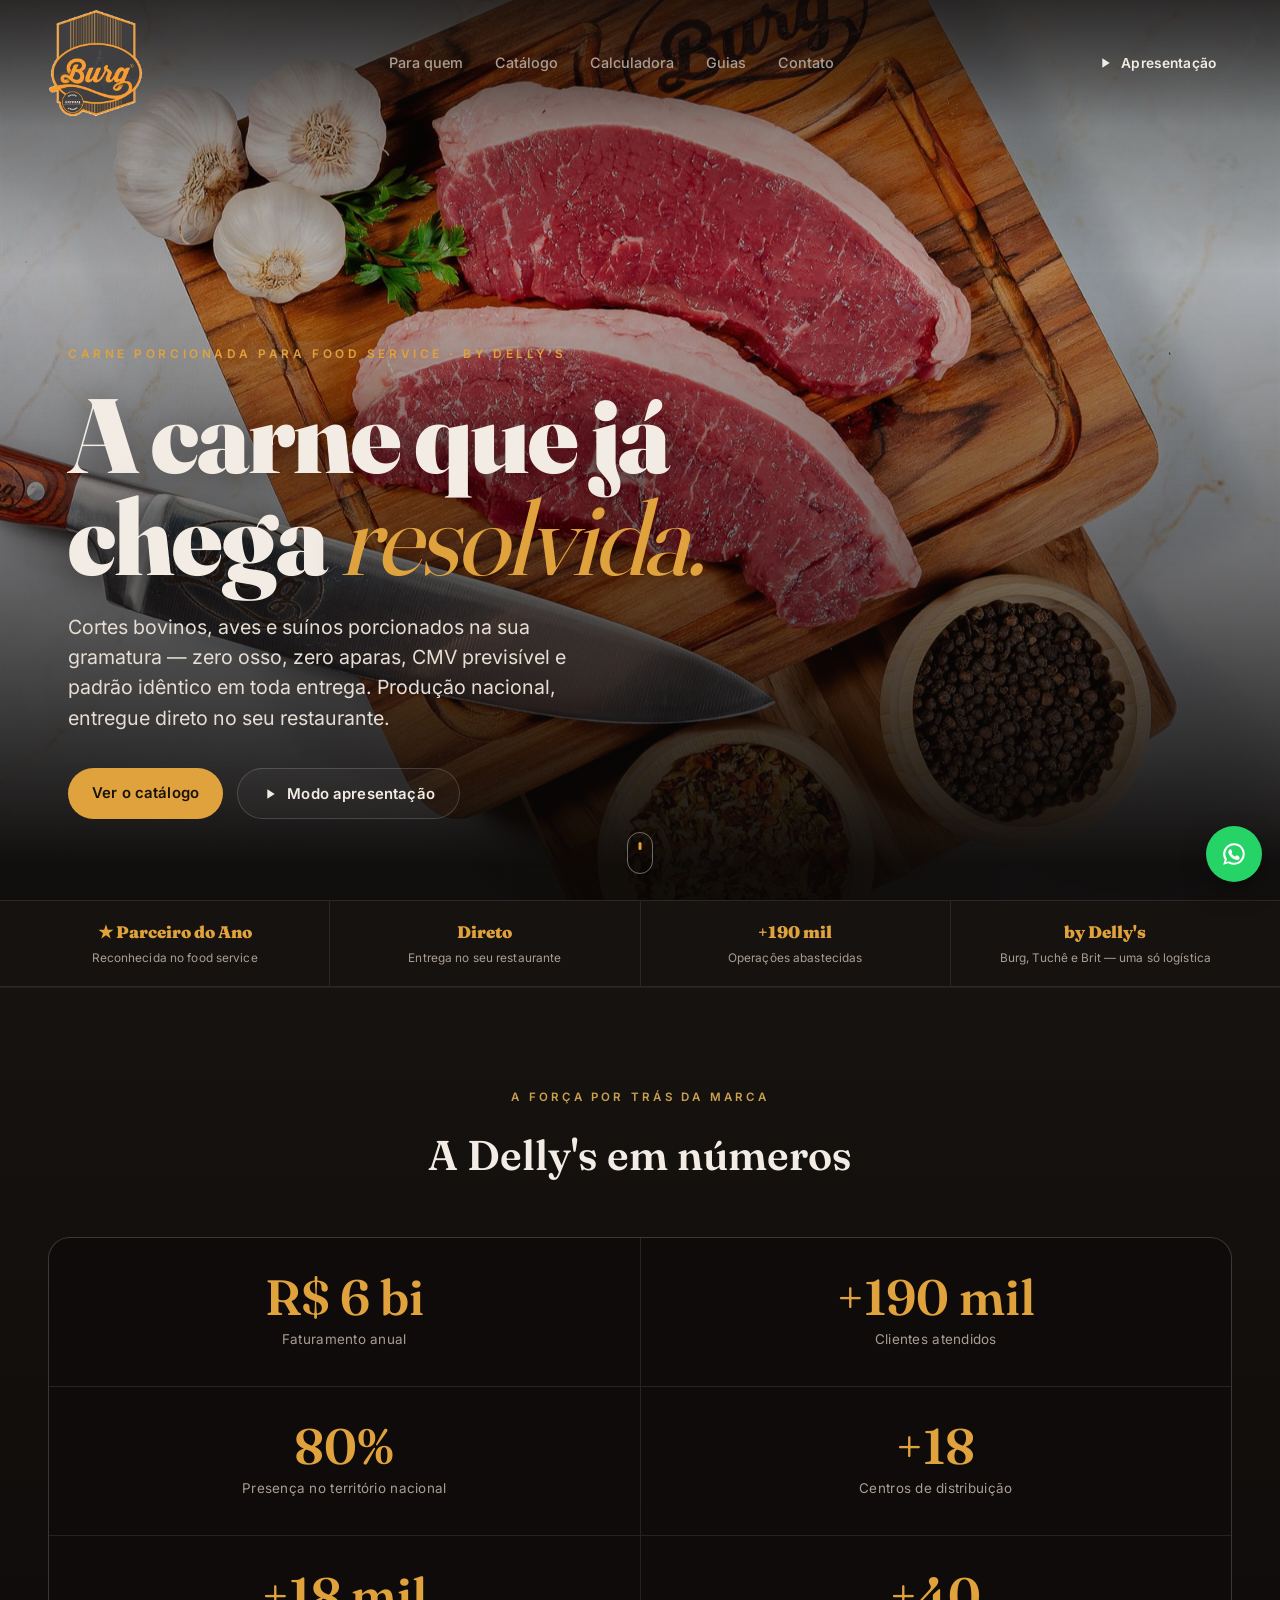
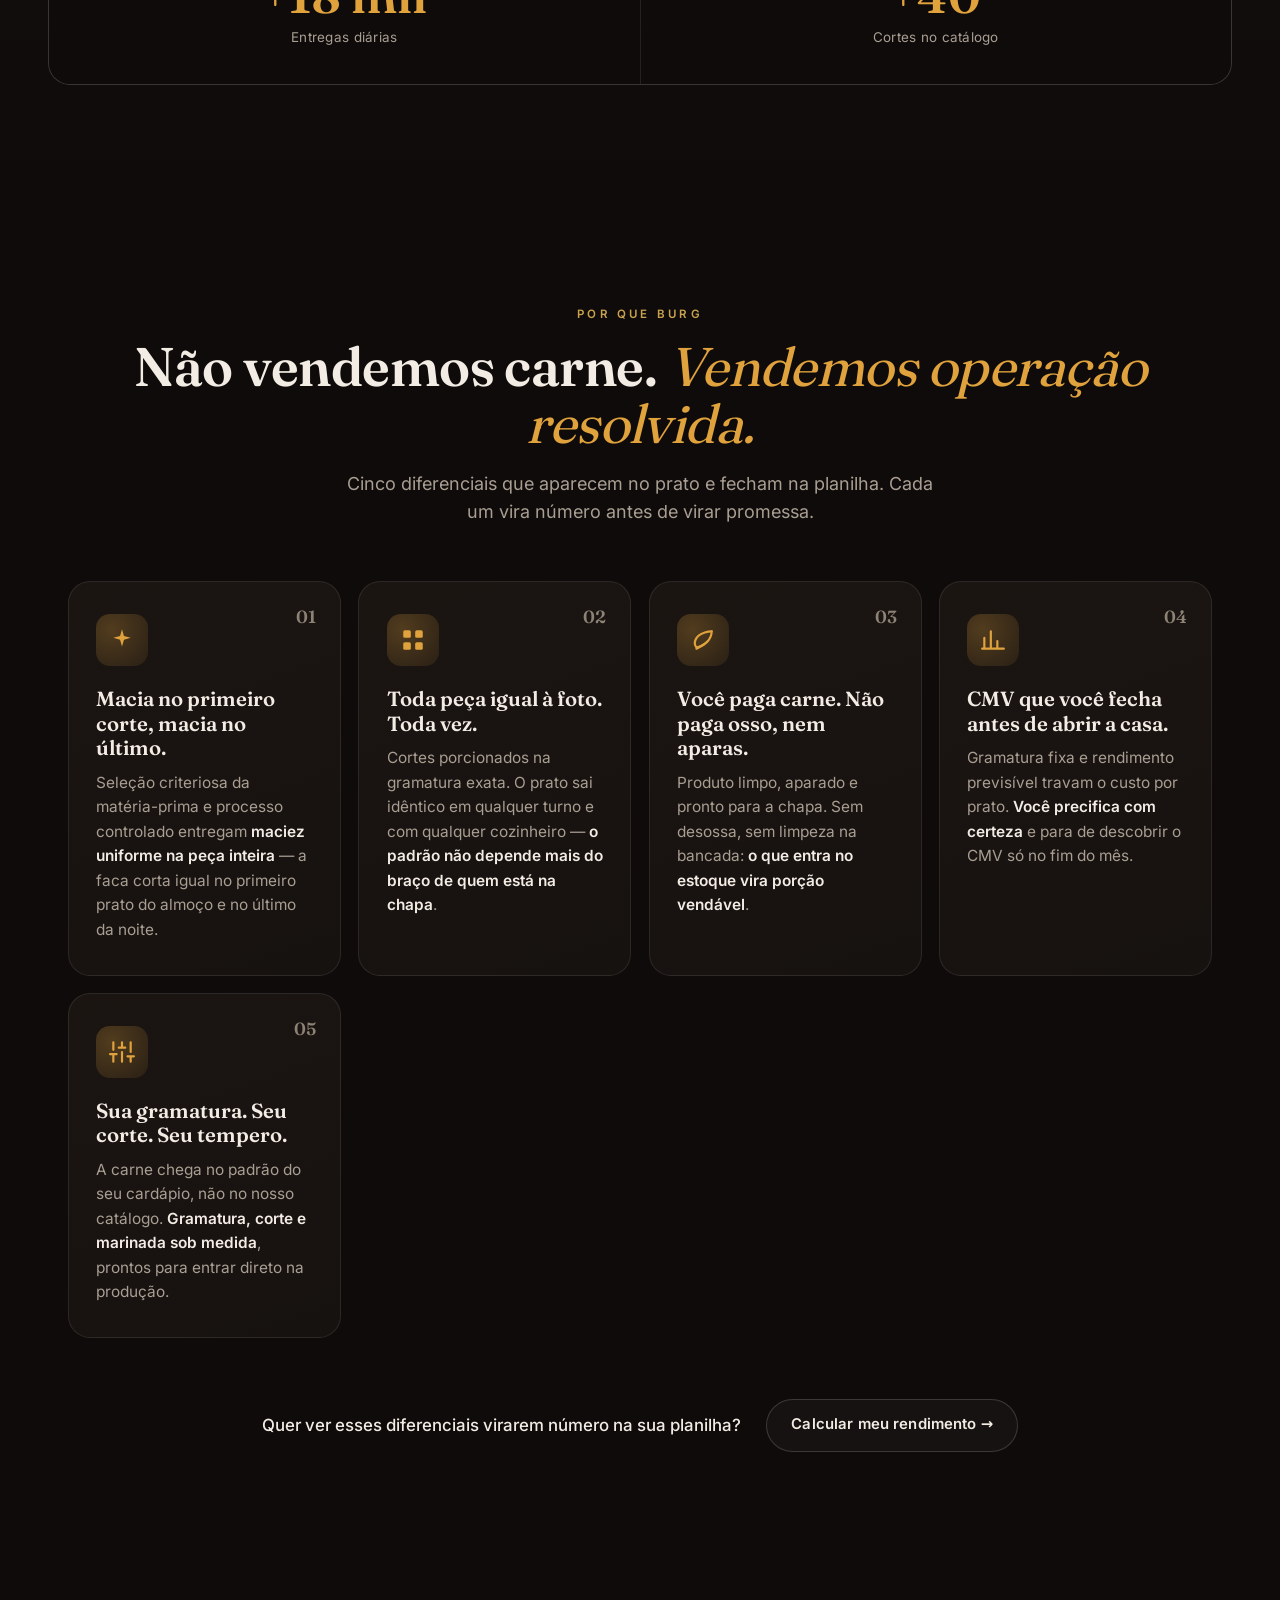
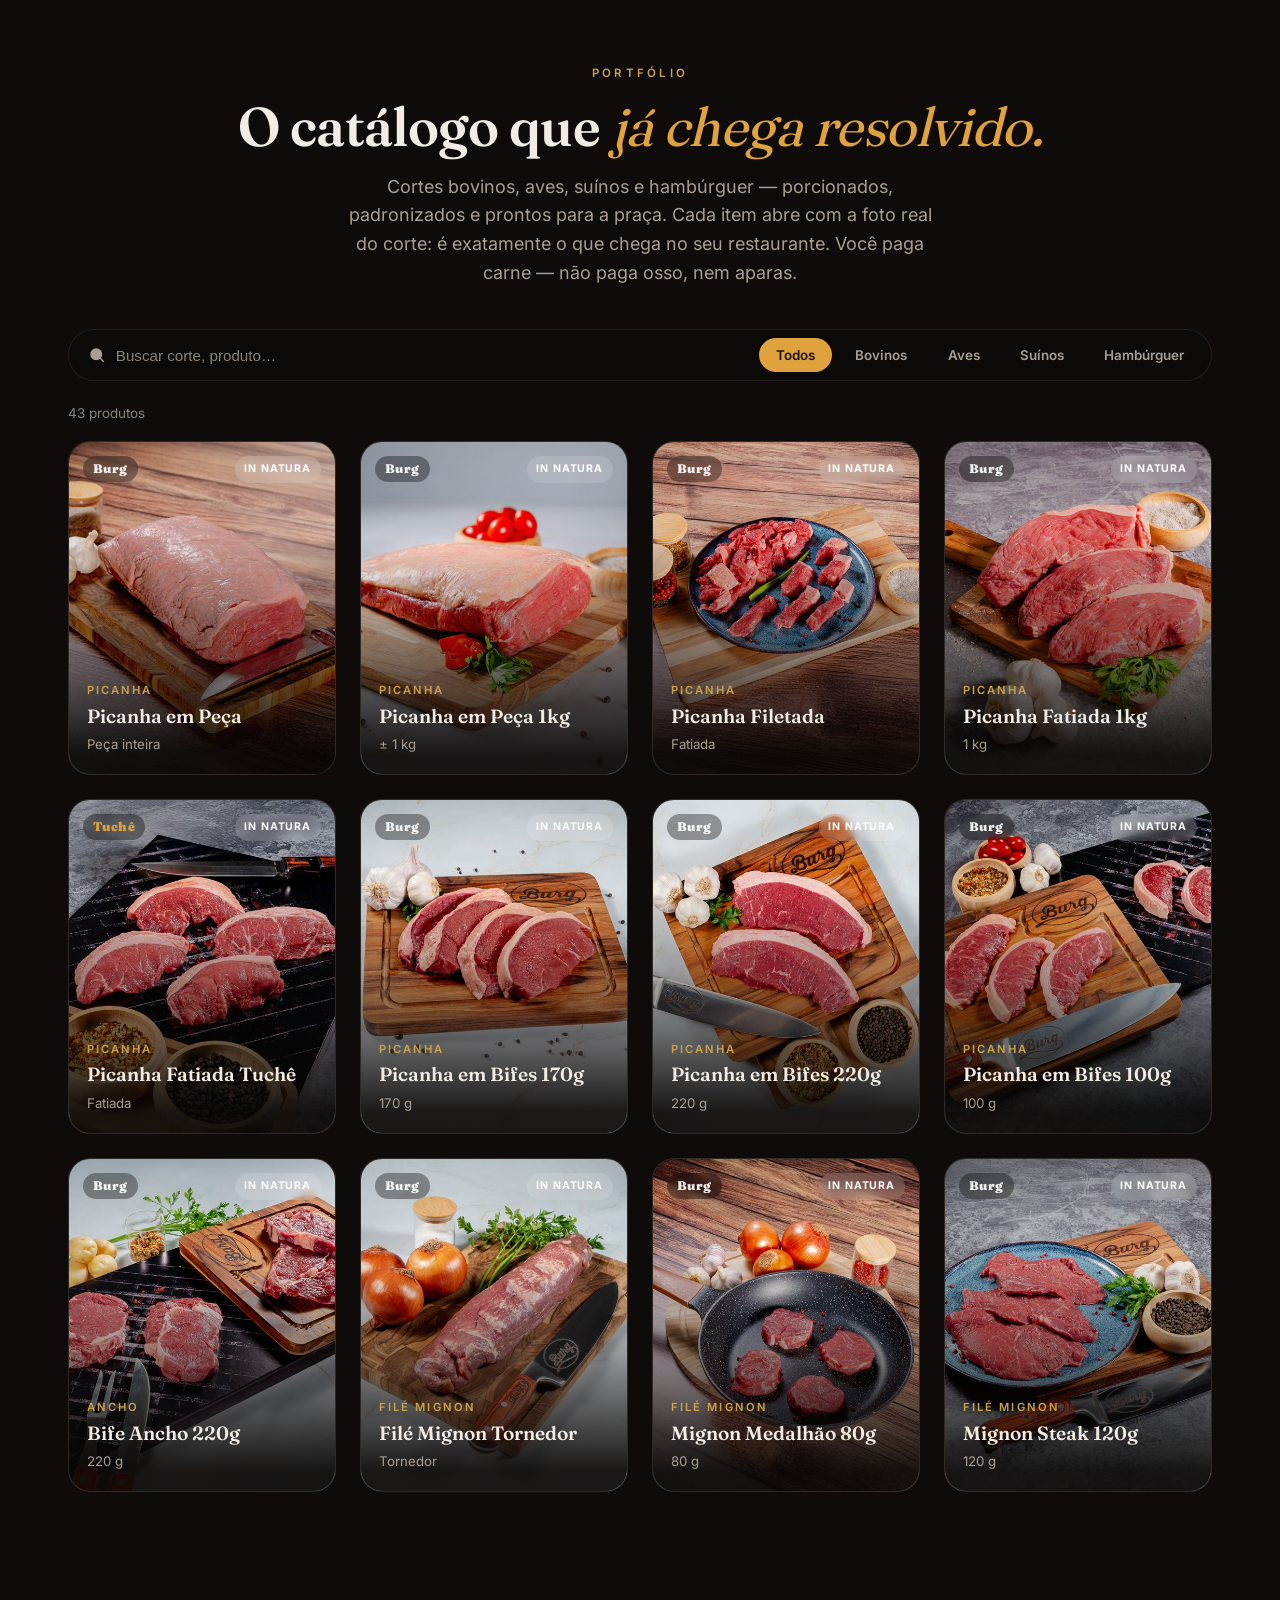
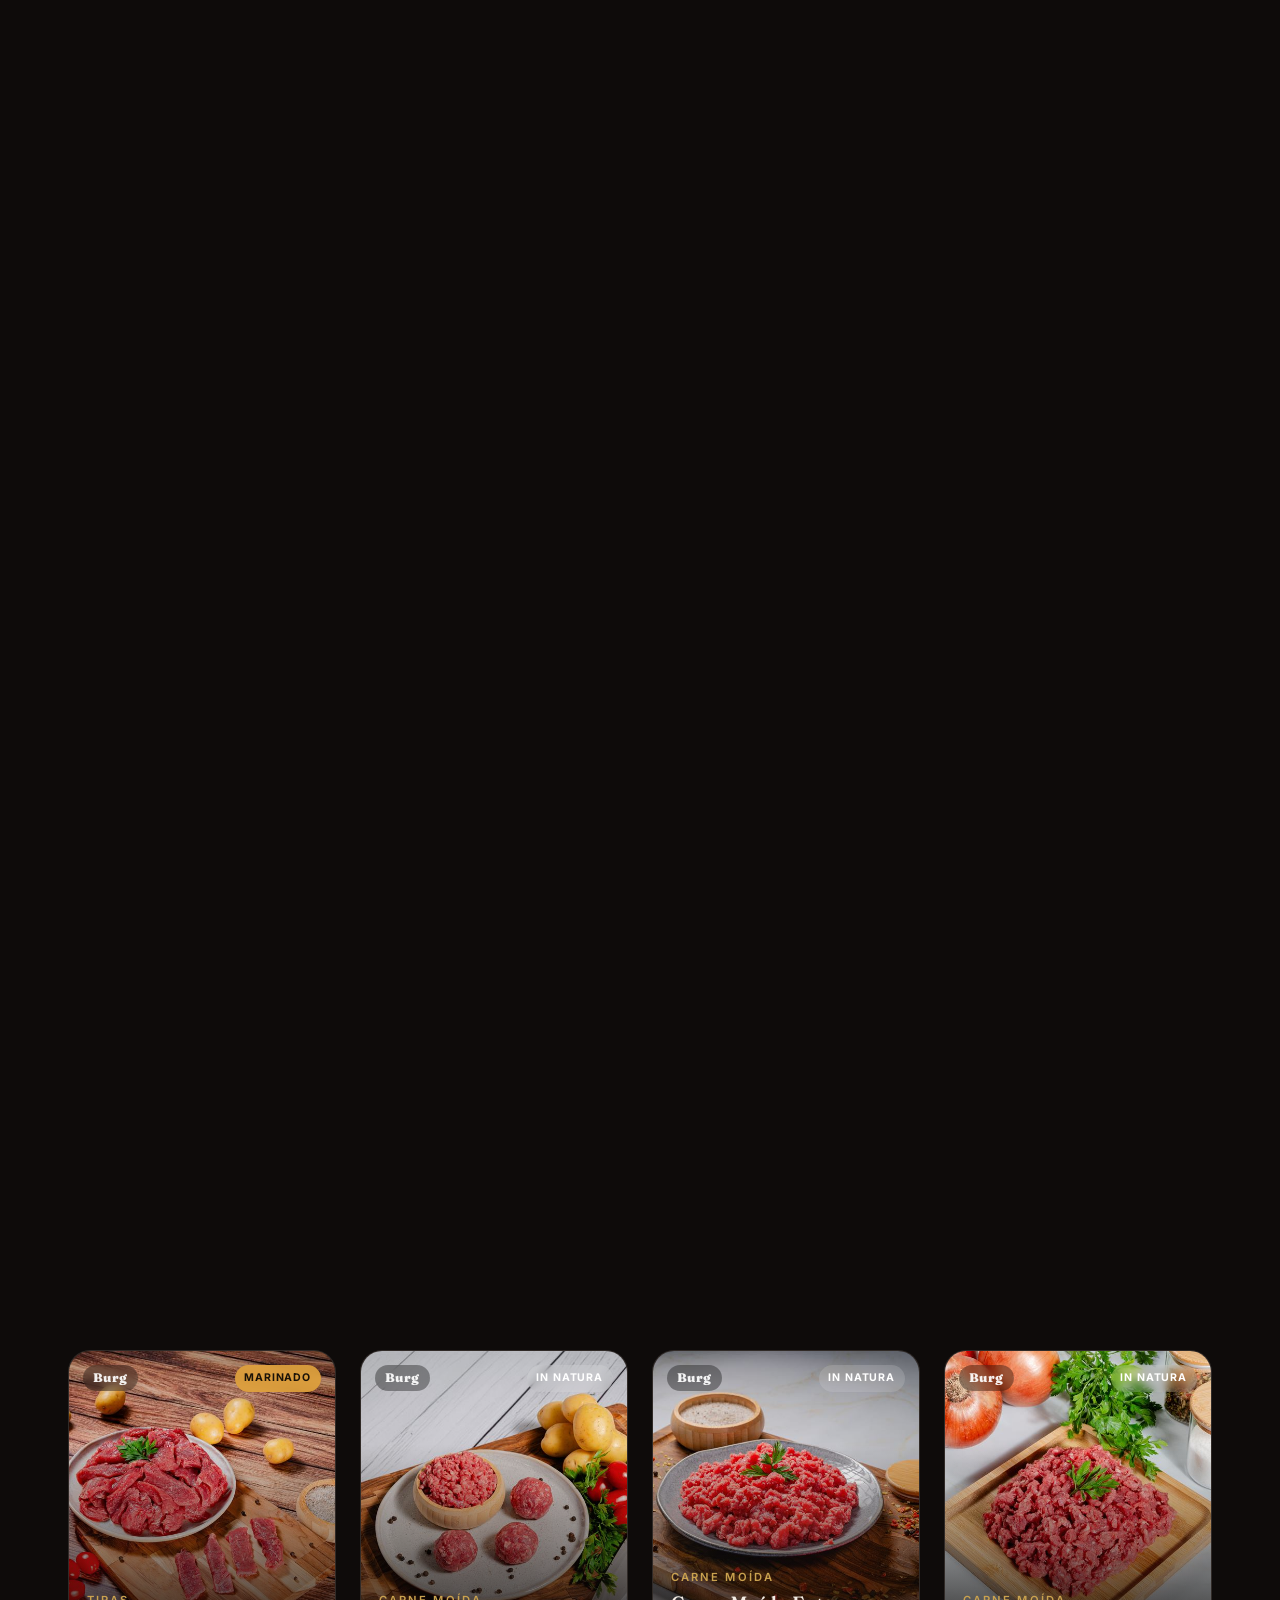
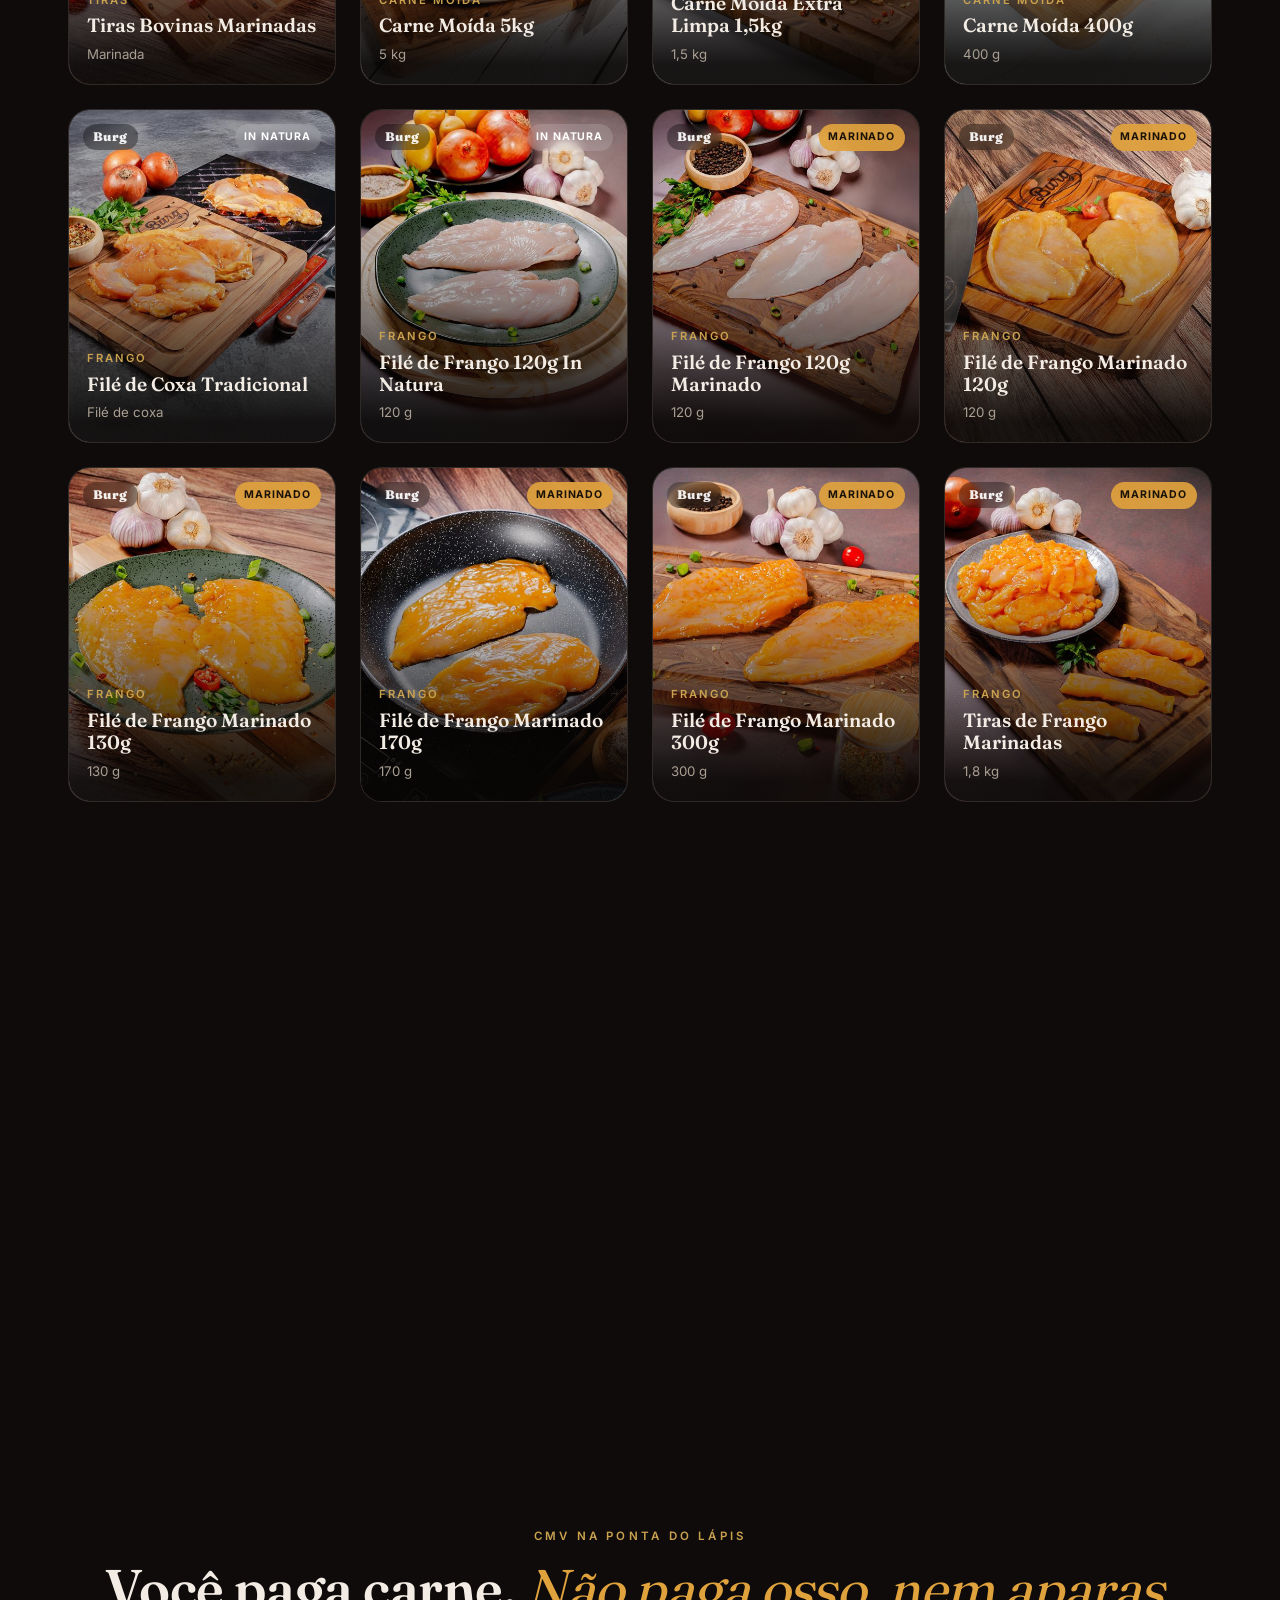
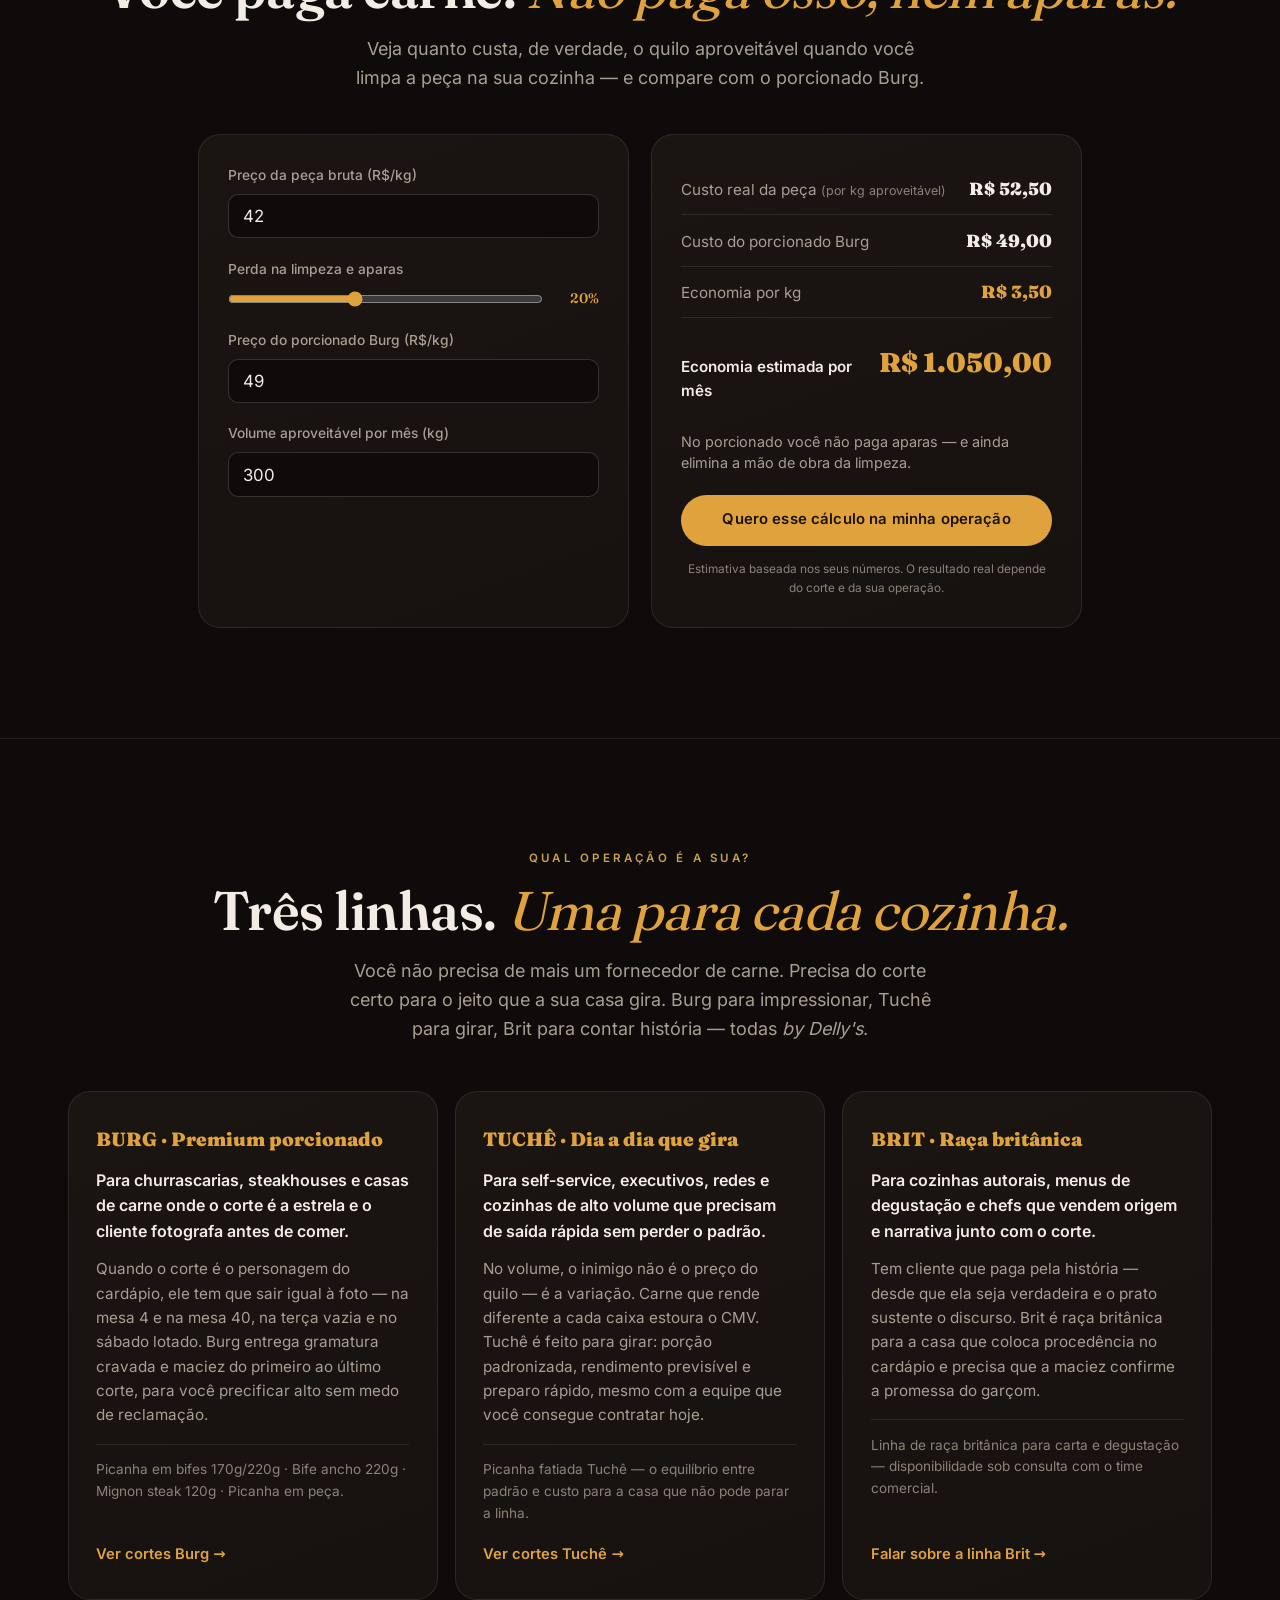
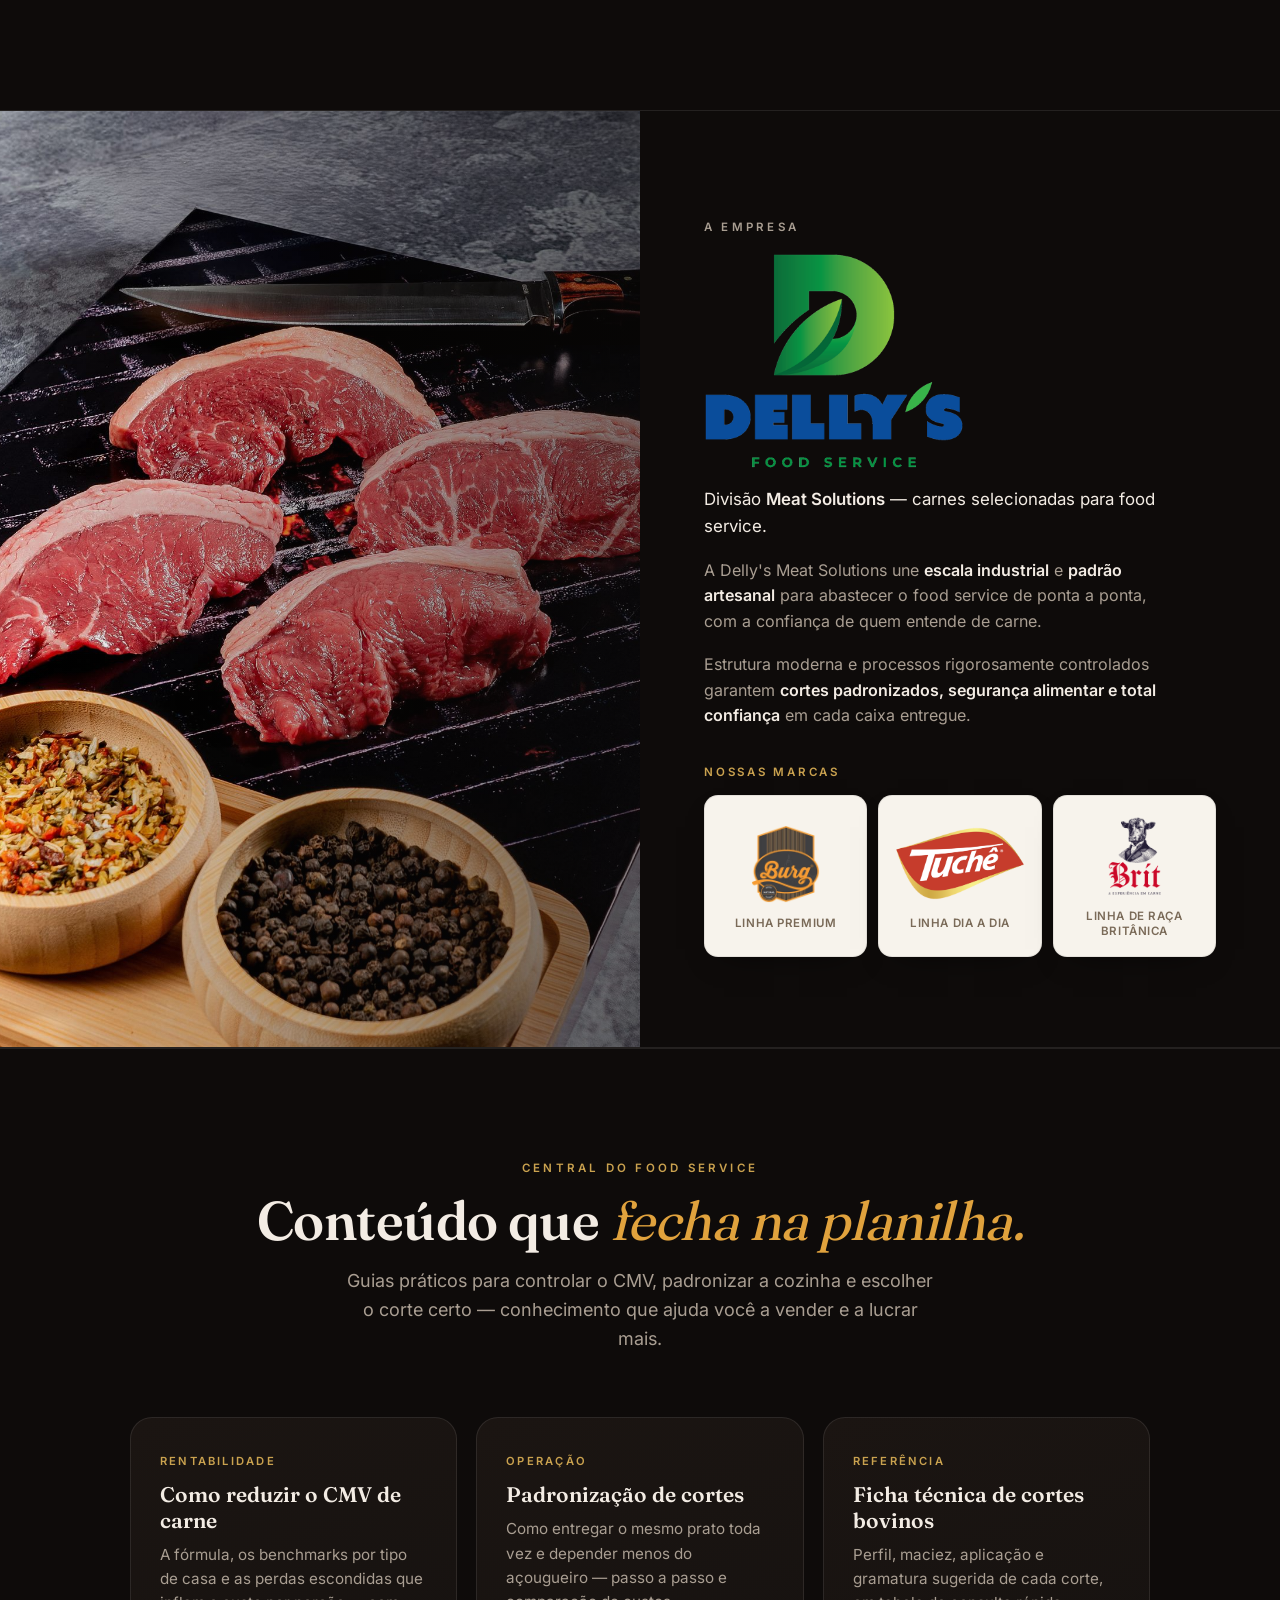
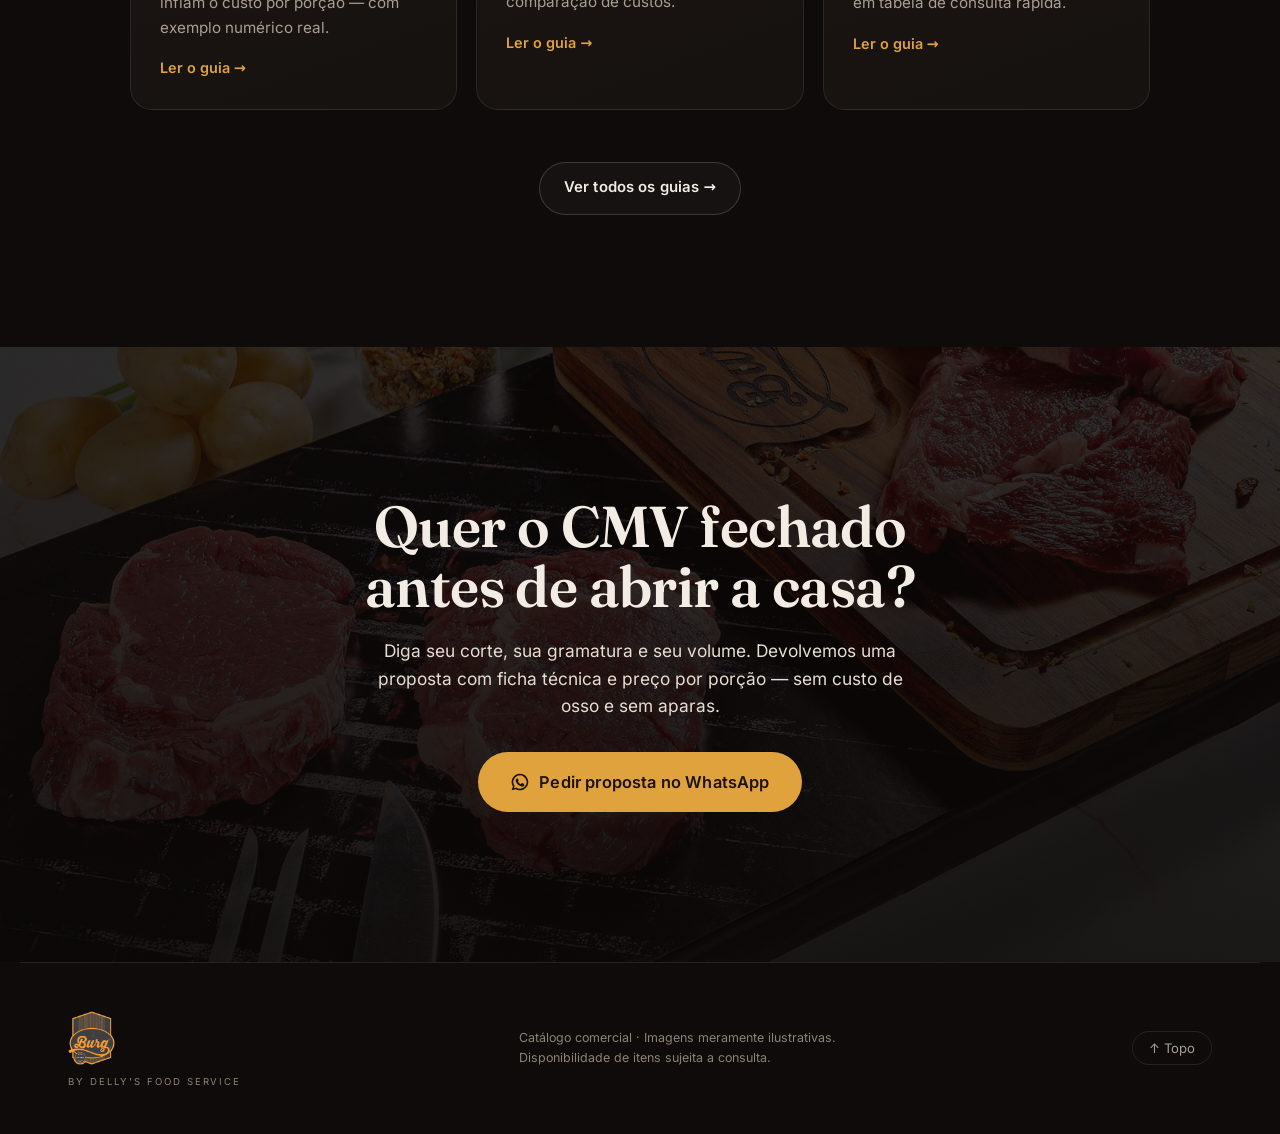
==== commit a06dcea5: "Calculadora: slider de perda ate 50% (cortes de alta perda, ex. coxao mole) - range max 35 -> 50; tr" ====
--- a/index.html
+++ b/index.html
@@ -191,7 +191,7 @@
     <div class="calc__wrap reveal">
       <div class="calc__inputs">
         <label>Preço da peça bruta (R$/kg)<input type="number" id="calc-bruto" value="42" min="0" step="0.5" inputmode="decimal"></label>
-        <label>Perda na limpeza e aparas<span class="calc__rangewrap"><input type="range" id="calc-perda" value="20" min="0" max="35" step="1"><span class="calc__rangeval" id="calc-perda-val">20%</span></span></label>
+        <label>Perda na limpeza e aparas<span class="calc__rangewrap"><input type="range" id="calc-perda" value="20" min="0" max="50" step="1"><span class="calc__rangeval" id="calc-perda-val">20%</span></span></label>
         <label>Preço do porcionado Burg (R$/kg)<input type="number" id="calc-porc" value="49" min="0" step="0.5" inputmode="decimal"></label>
         <label>Volume aproveitável por mês (kg)<input type="number" id="calc-vol" value="300" min="0" step="10" inputmode="numeric"></label>
       </div>
